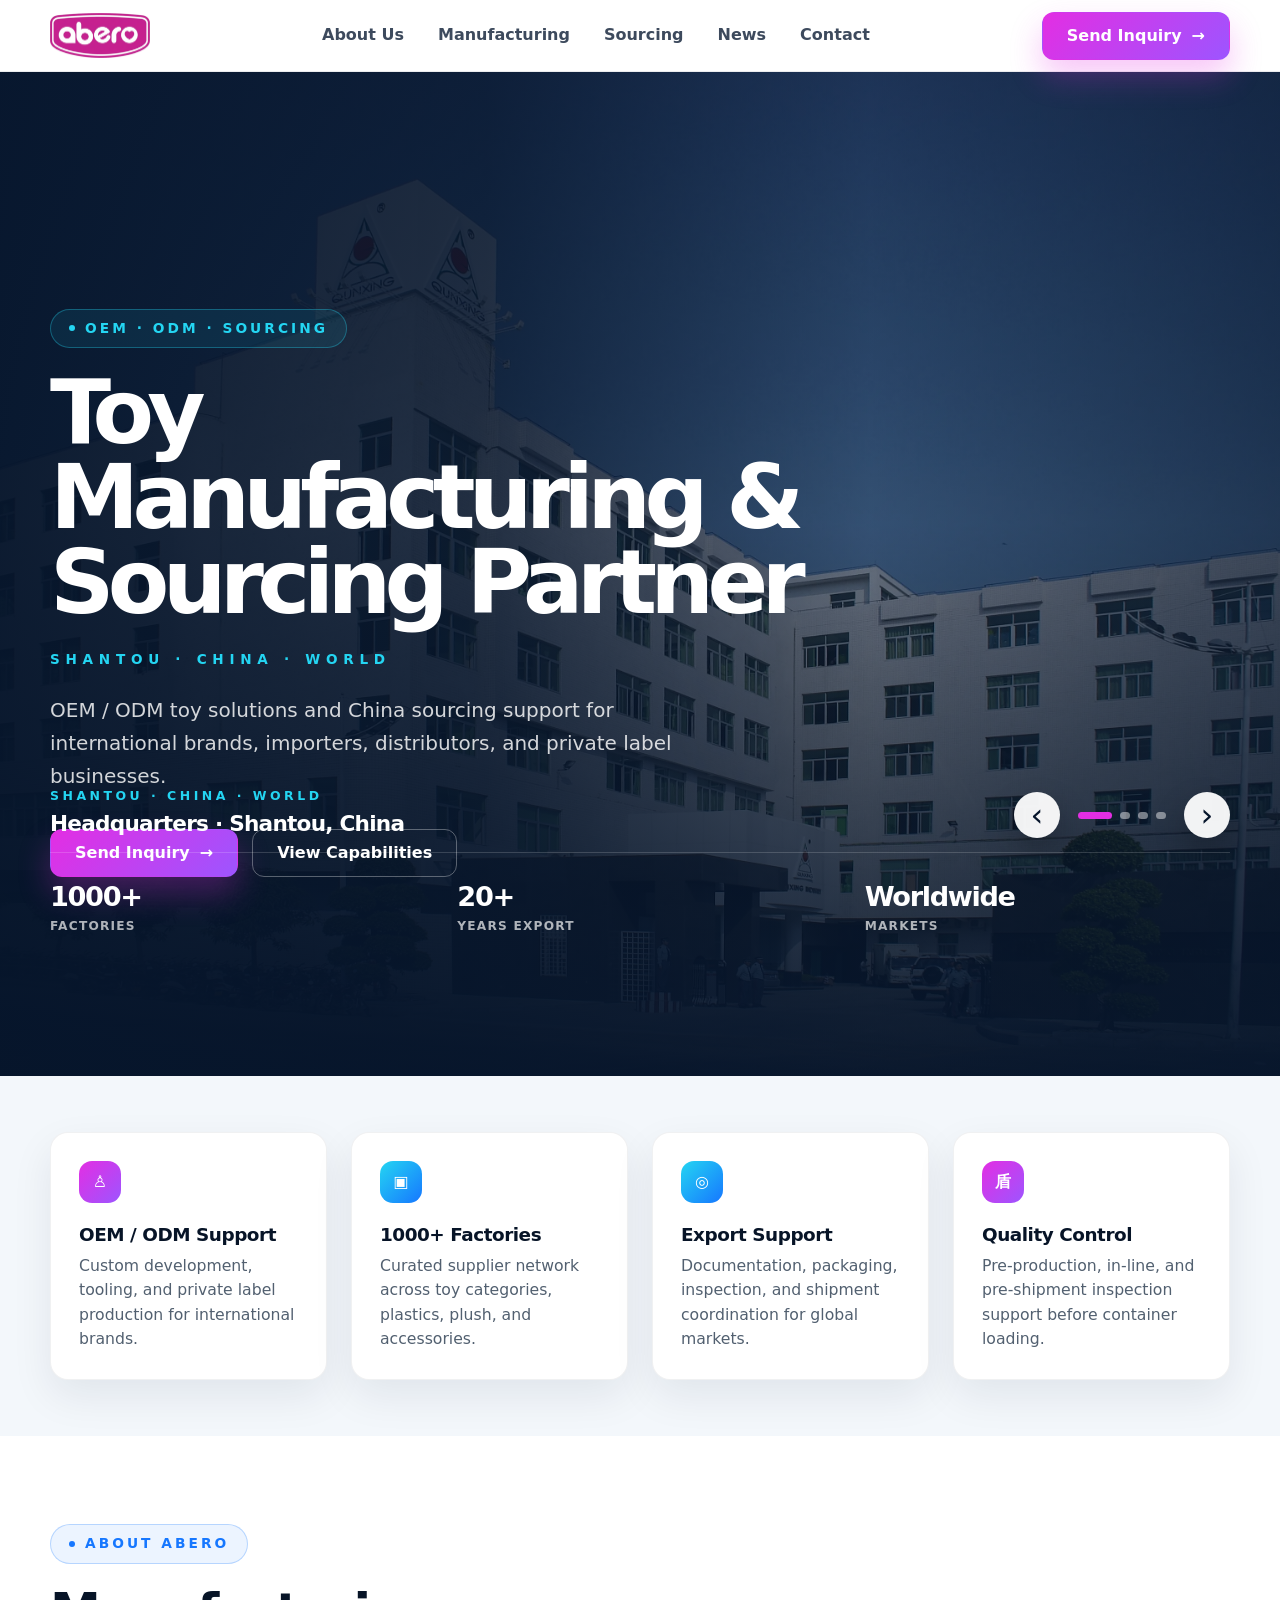
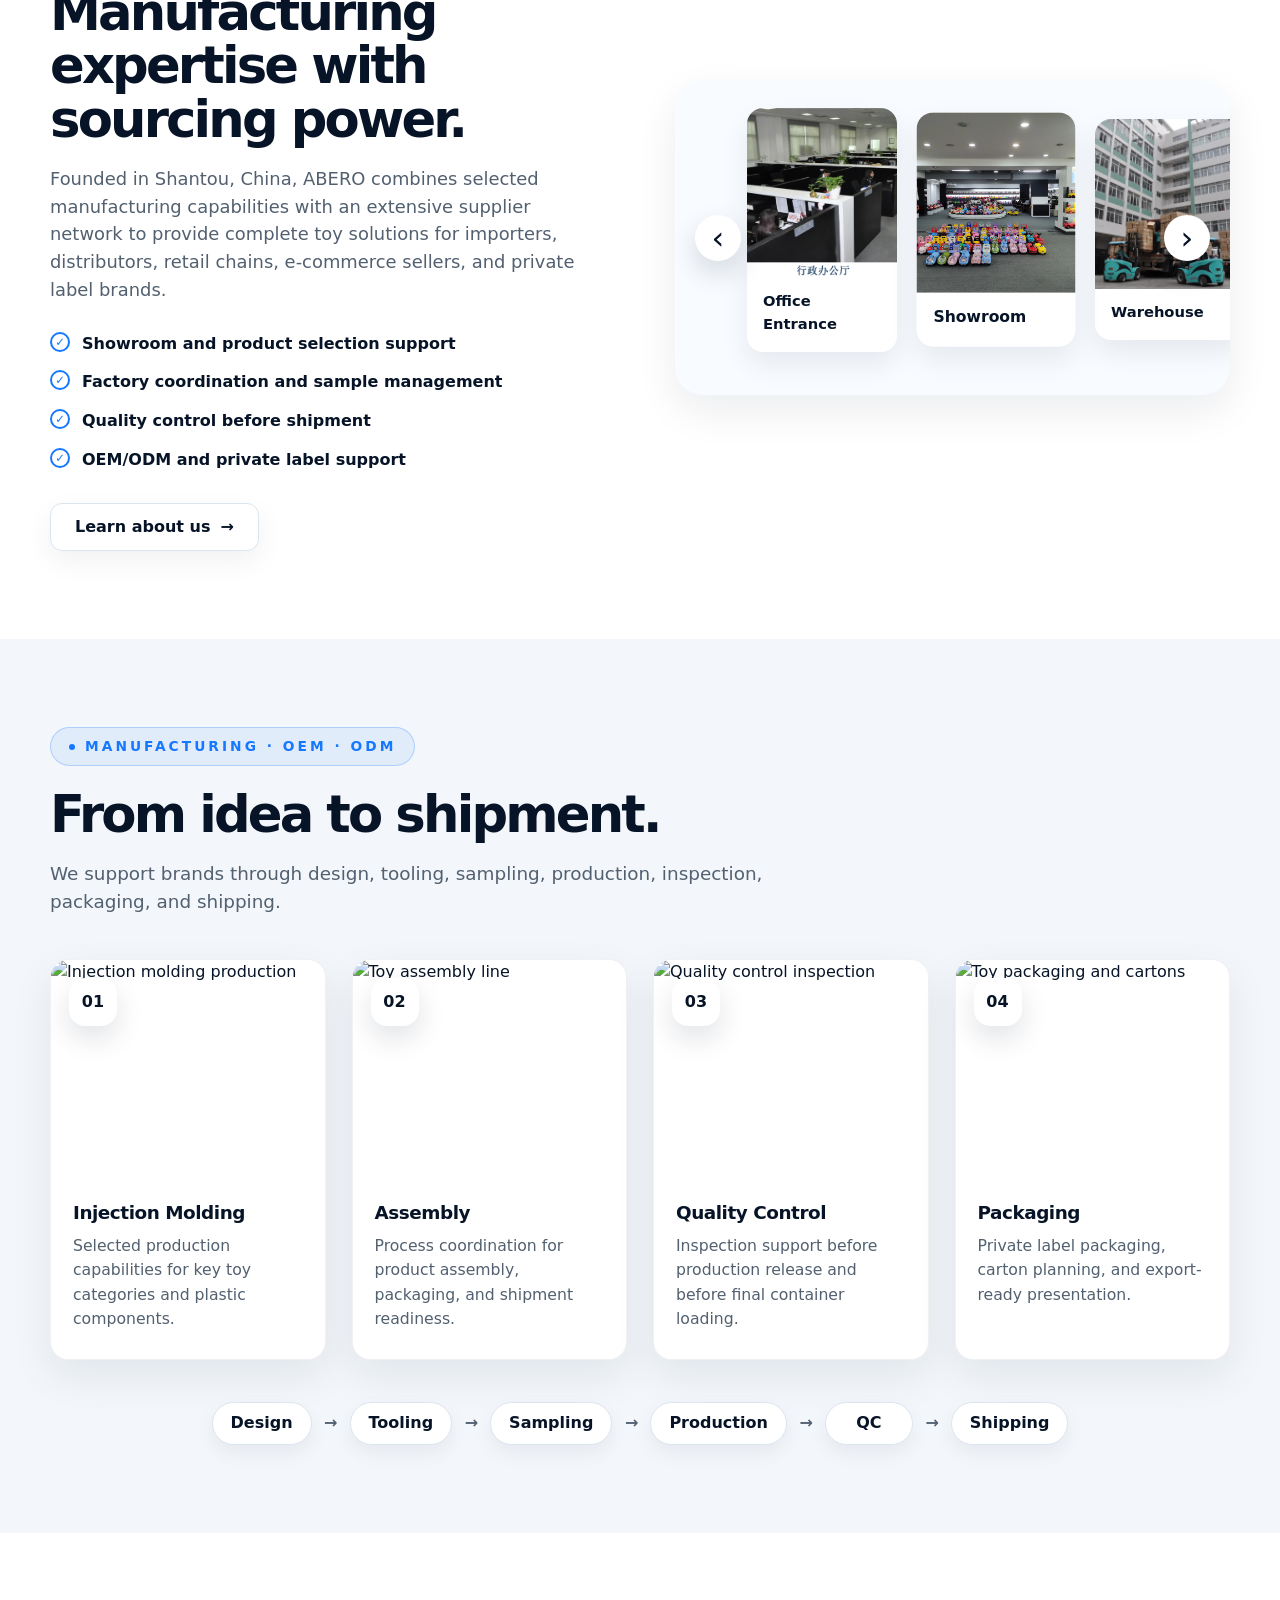
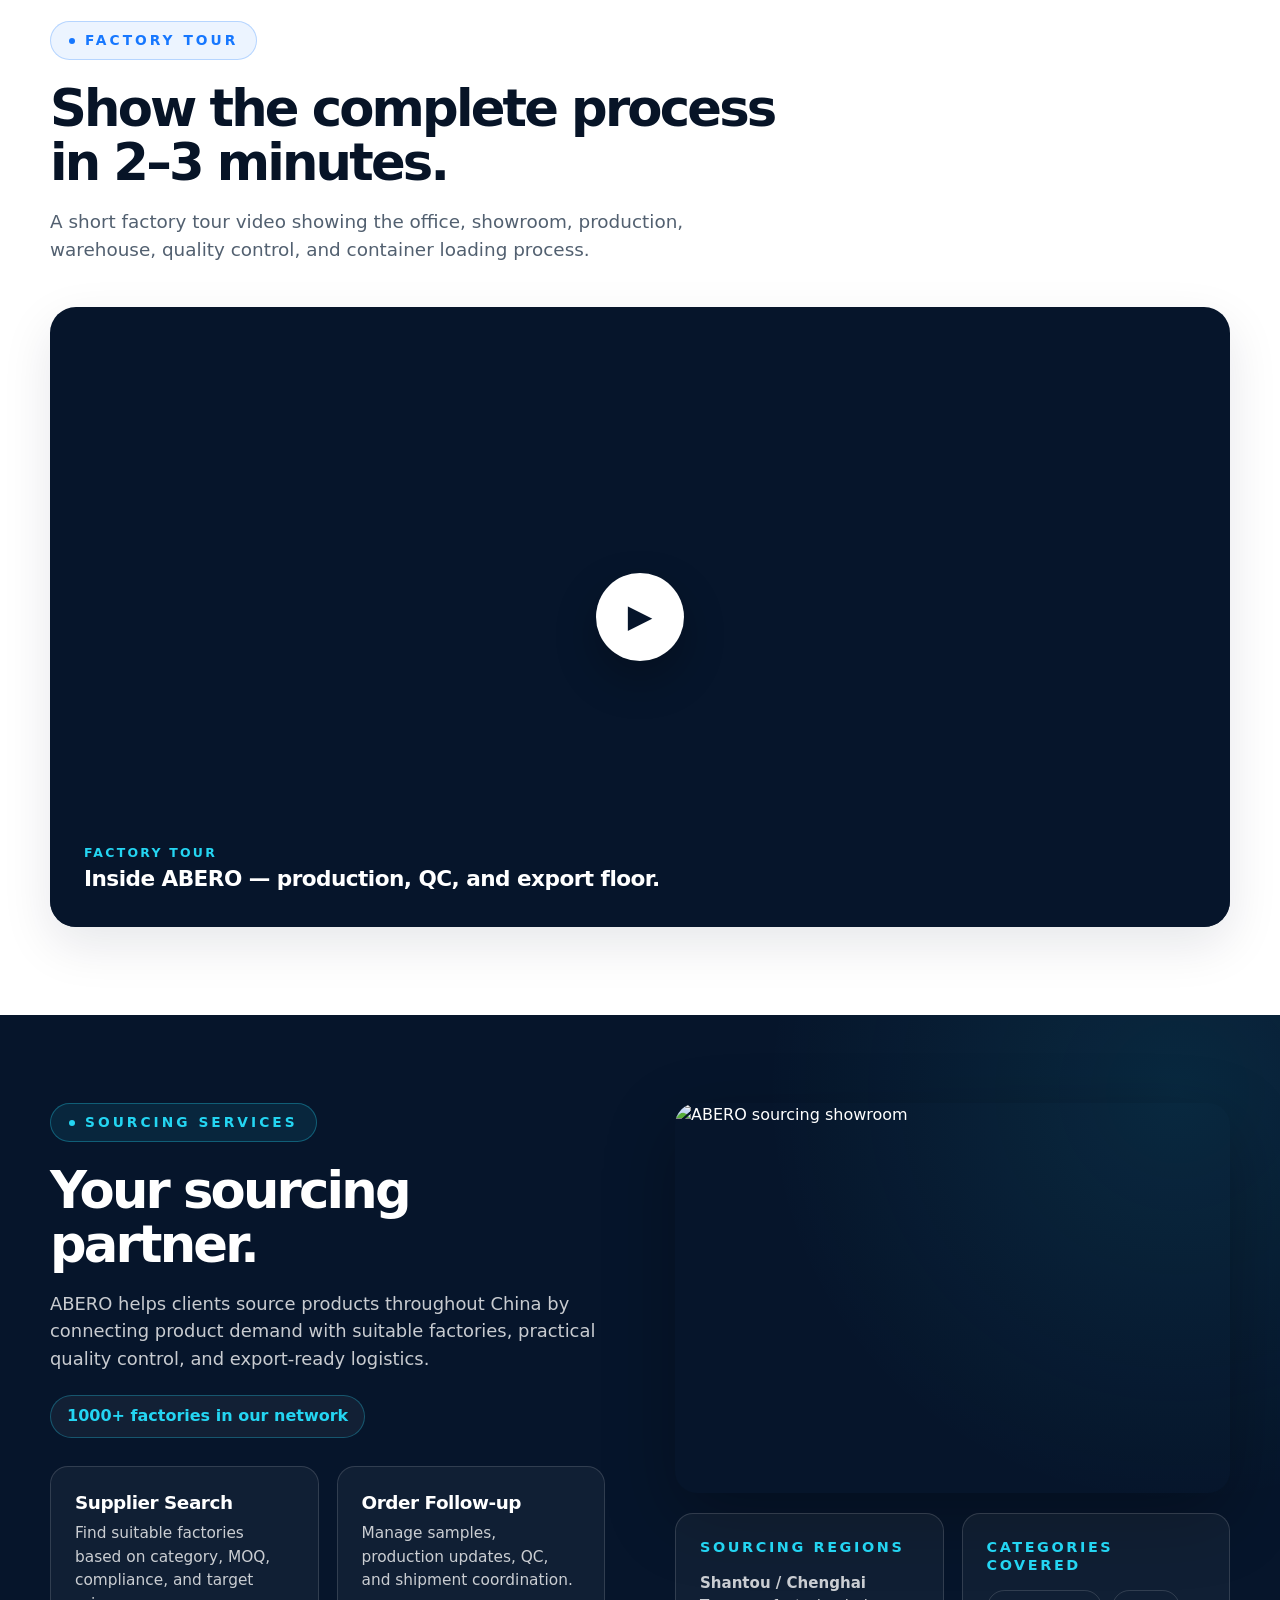
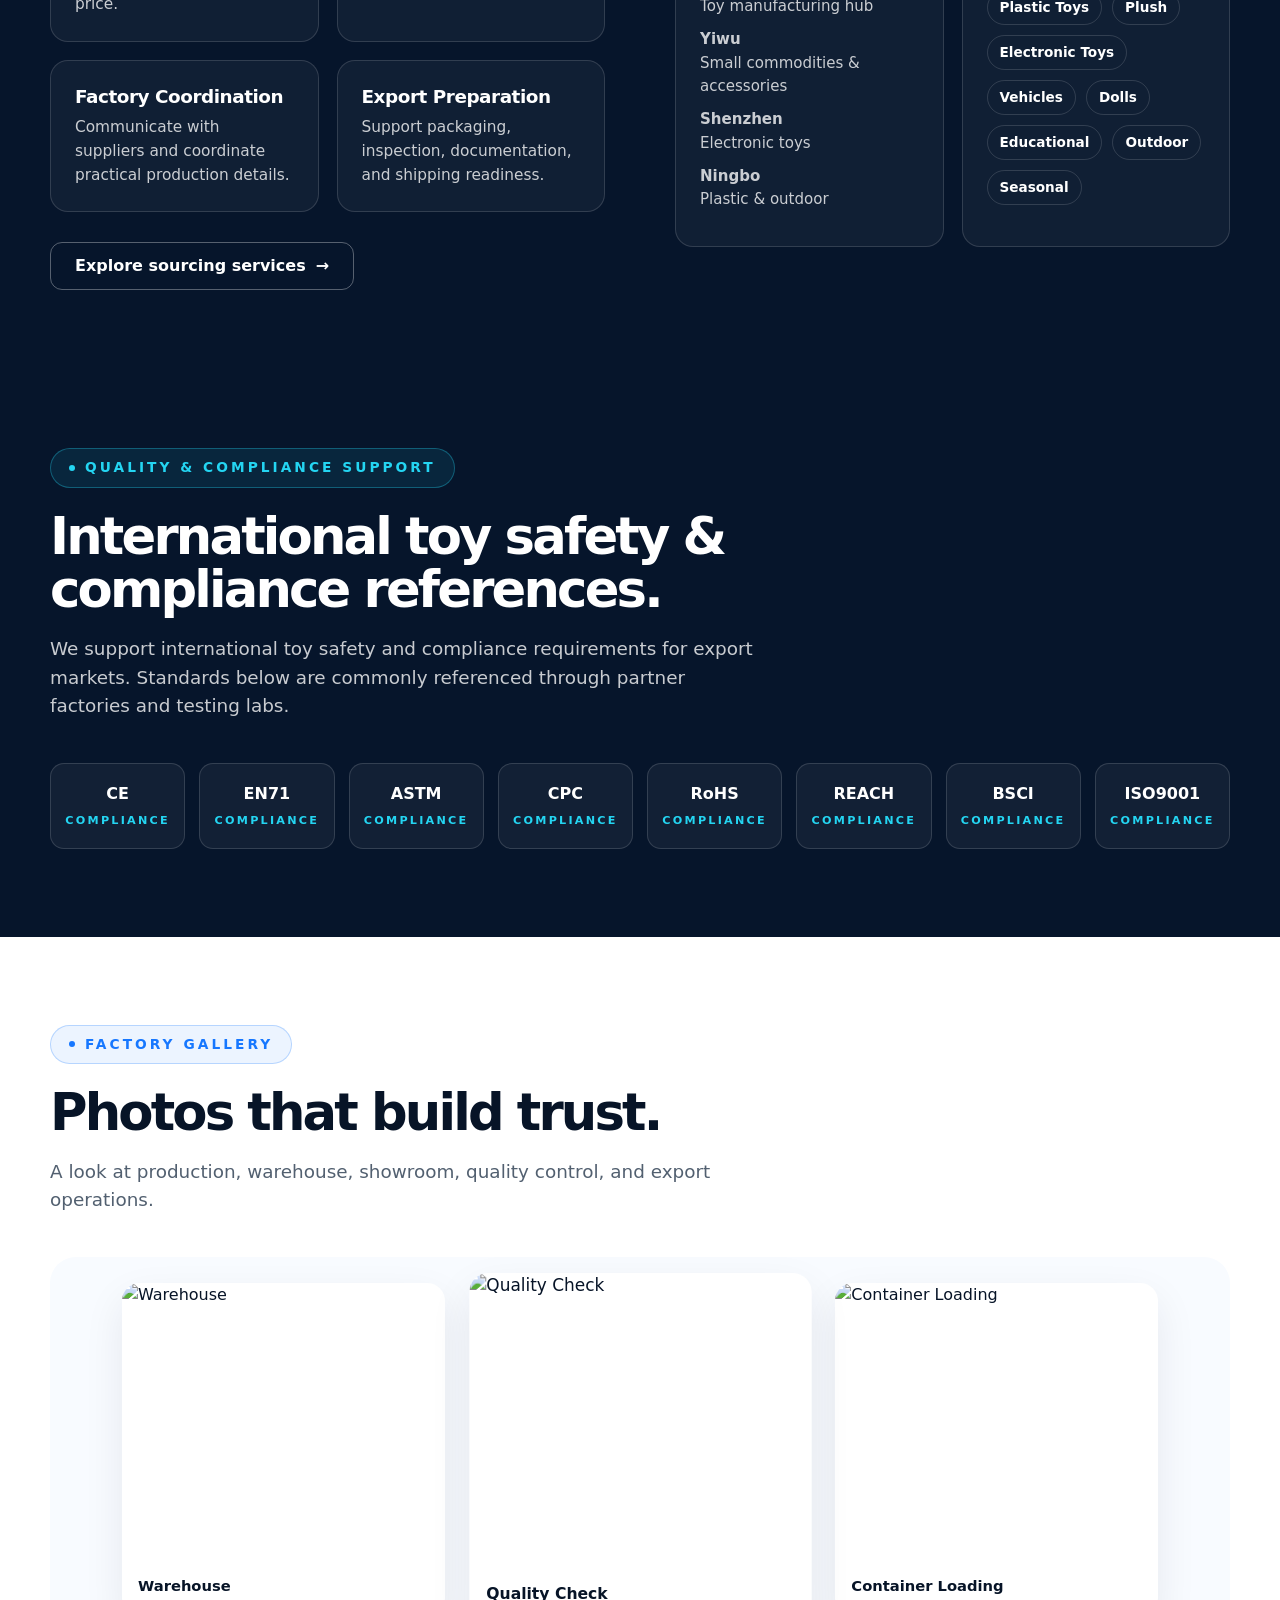
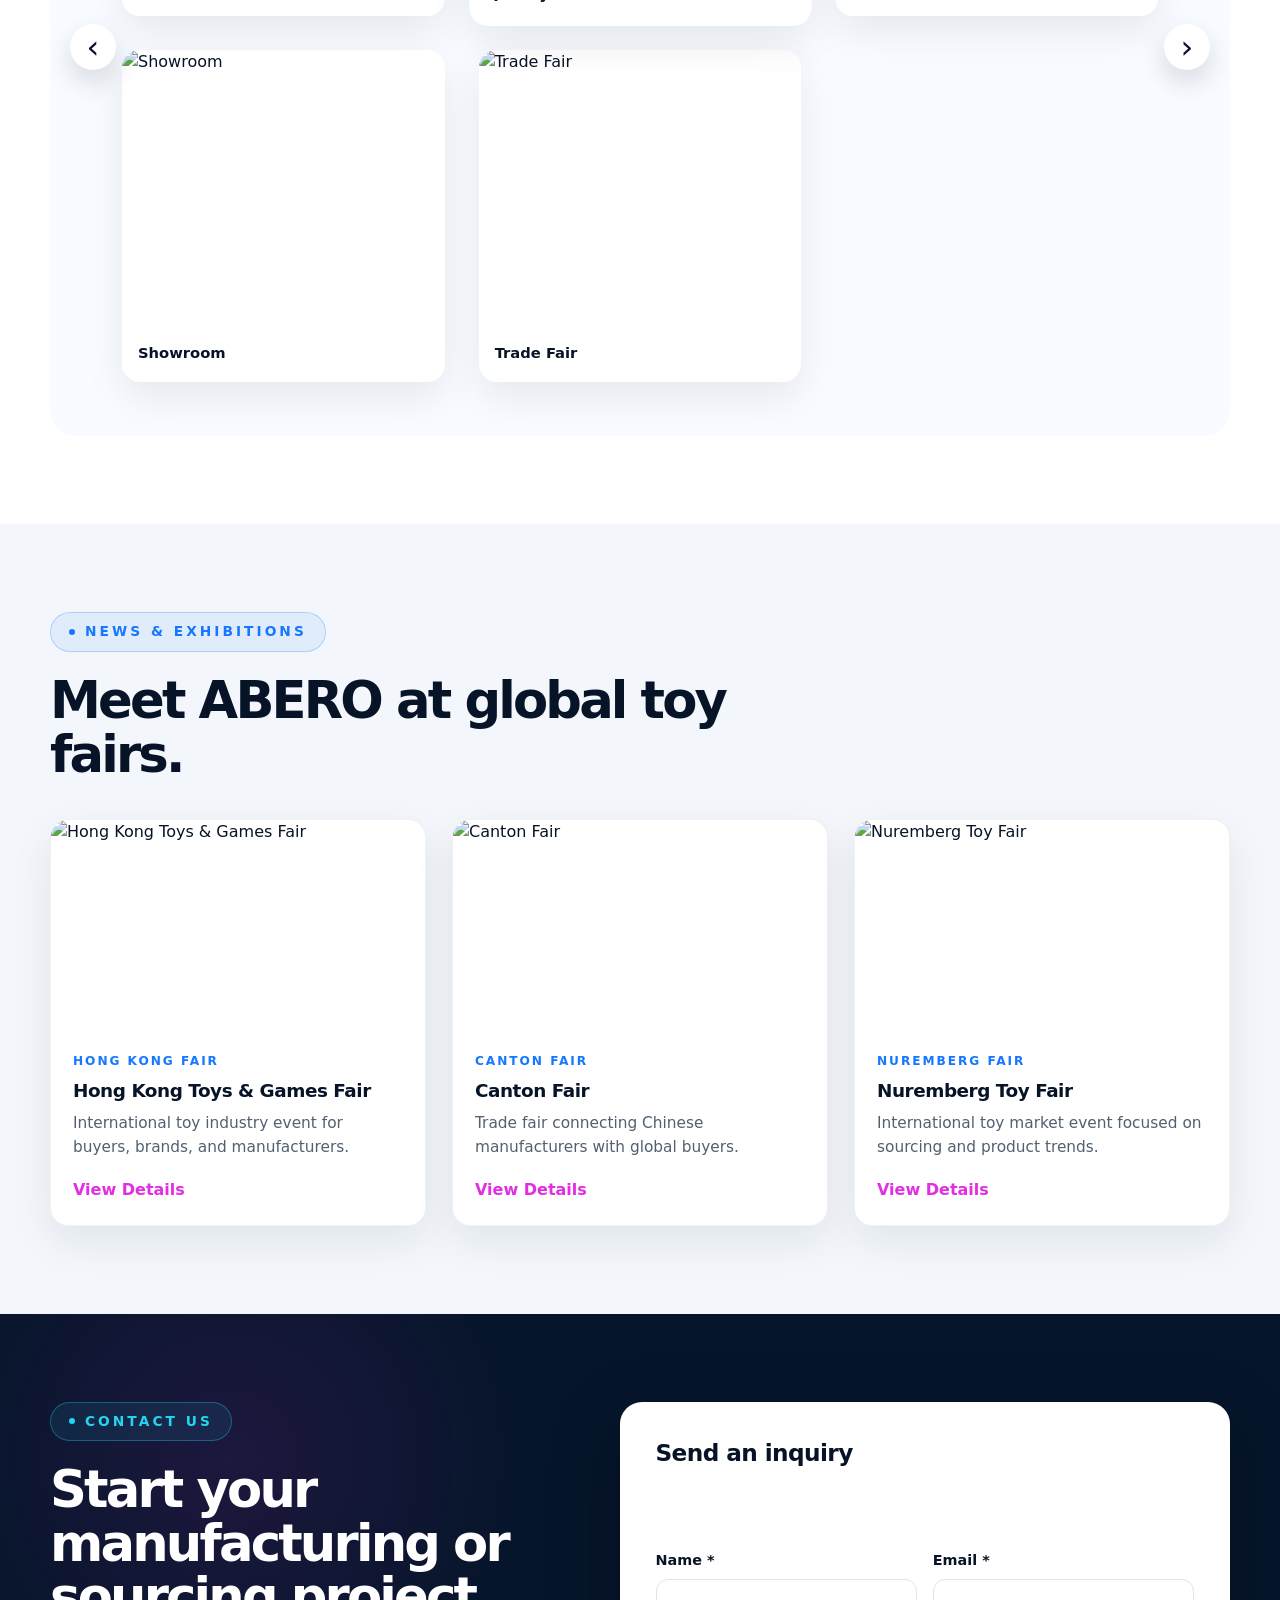
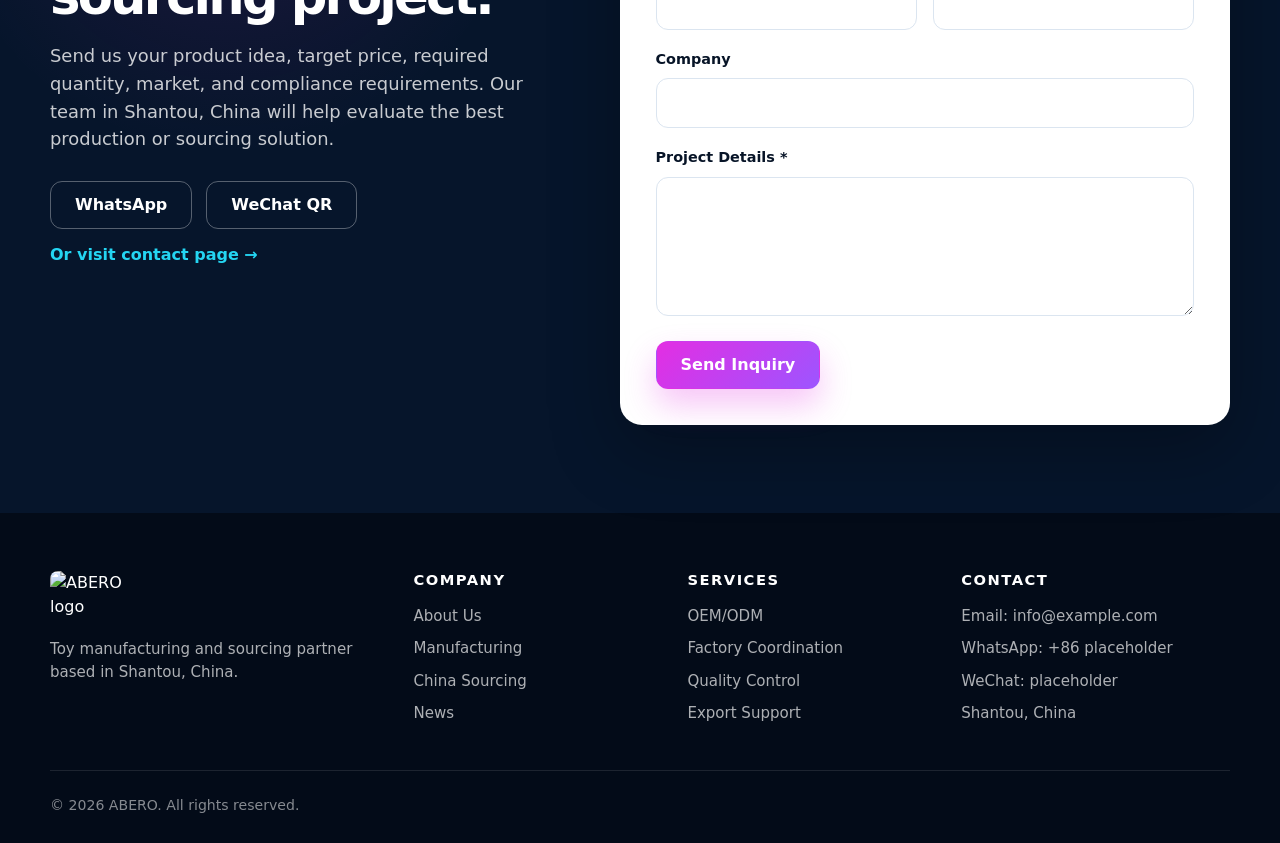
==== index.html @ e8abe8e0 "Add comprehensive homepage markup, styles, and hero script Add a full ABERO homepage: new logo (asse" ====
<!DOCTYPE html>
<html lang="en">
<head>
  <meta charset="UTF-8" />
  <meta name="viewport" content="width=device-width, initial-scale=1.0" />

  <title>ABERO — Toy Manufacturing & Sourcing Partner</title>
  <meta
    name="description"
    content="ABERO is a China-based toy manufacturing, OEM/ODM, and sourcing partner for international brands, importers, distributors, and private label businesses."
  />

  <link rel="stylesheet" href="styles/styles.css" />
  <script src="js/main.js" defer></script>
</head>

<body>
  <!-- Header -->
  <header class="site-header">
    <div class="container header-inner">
      <a href="index.html" class="logo-link" aria-label="ABERO homepage">
        <img src="assets/icons/abero-logo.png" alt="ABERO logo" class="site-logo" />
      </a>

      <button class="mobile-menu-toggle" aria-label="Open menu">
        <span></span>
        <span></span>
        <span></span>
      </button>

      <nav class="main-nav">
        <a href="about.html">About Us</a>
        <a href="manufacturing.html">Manufacturing</a>
        <a href="sourcing.html">Sourcing</a>
        <a href="news.html">News</a>
        <a href="contact.html">Contact</a>
      </nav>

      <div class="header-actions">
        <a href="#contact" class="btn btn-primary">
          Send Inquiry
          <span>→</span>
        </a>
      </div>
    </div>
  </header>

  <main>
    <!-- Hero -->
    <section class="hero-fsbig" id="top">
  <div class="hero-bg-slider">
    <article class="hero-bg-slide active">
      <img src="assets/images/main-building.webp" alt="ABERO headquarters in Shantou">
    </article>

    <article class="hero-bg-slide">
      <img src="assets/images/office-fd.webp" alt="ABERO office front desk">
    </article>

    <article class="hero-bg-slide">
      <img src="assets/images/showroom-left.webp" alt="ABERO showroom">
    </article>

    <article class="hero-bg-slide">
      <img src="assets/images/showroom-podium-1.webp" alt="ABERO showroom podium with toys">
    </article>
  </div>

  <div class="hero-overlay"></div>

  <div class="container hero-fsbig-inner">
    <div class="hero-copy-block">
      <div class="section-pill section-pill-dark">
        <span></span>
        OEM · ODM · Sourcing
      </div>

      <h1>Toy Manufacturing &amp; Sourcing Partner</h1>

      <p class="location-line">SHANTOU · CHINA · WORLD</p>

      <p class="hero-text">
        OEM / ODM toy solutions and China sourcing support for international brands,
        importers, distributors, and private label businesses.
      </p>

      <div class="hero-actions">
        <a href="#contact" class="btn btn-primary">Send Inquiry <span>→</span></a>
        <a href="#manufacturing" class="btn btn-outline">View Capabilities</a>
      </div>
    </div>

    <div class="hero-slide-info">
      <p class="hero-slide-kicker">SHANTOU · CHINA · WORLD</p>
      <h2>Headquarters · Shantou, China</h2>
    </div>

    <div class="hero-controls">
      <button class="hero-arrow hero-prev" type="button" aria-label="Previous slide">‹</button>

      <div class="hero-dots">
        <button class="active" type="button" aria-label="Slide 1"></button>
        <button type="button" aria-label="Slide 2"></button>
        <button type="button" aria-label="Slide 3"></button>
        <button type="button" aria-label="Slide 4"></button>
      </div>

      <button class="hero-arrow hero-next" type="button" aria-label="Next slide">›</button>
    </div>

    <div class="hero-stats-fsbig">
      <div>
        <strong>1000+</strong>
        <span>Factories</span>
      </div>

      <div>
        <strong>20+</strong>
        <span>Years Export</span>
      </div>

      <div>
        <strong>Worldwide</strong>
        <span>Markets</span>
      </div>
    </div>
  </div>
</section>

    <!-- Trust Cards -->
    <section class="trust-section">
      <div class="container trust-grid">
        <article class="trust-card">
          <div class="trust-icon">♙</div>
          <h3>OEM / ODM Support</h3>
          <p>Custom development, tooling, and private label production for international brands.</p>
        </article>

        <article class="trust-card">
          <div class="trust-icon blue">▣</div>
          <h3>1000+ Factories</h3>
          <p>Curated supplier network across toy categories, plastics, plush, and accessories.</p>
        </article>

        <article class="trust-card">
          <div class="trust-icon blue">◎</div>
          <h3>Export Support</h3>
          <p>Documentation, packaging, inspection, and shipment coordination for global markets.</p>
        </article>

        <article class="trust-card">
          <div class="trust-icon">盾</div>
          <h3>Quality Control</h3>
          <p>Pre-production, in-line, and pre-shipment inspection support before container loading.</p>
        </article>
      </div>
    </section>

    <!-- About -->
    <section class="about-section" id="about">
      <div class="container two-column">
        <div class="section-copy">
          <div class="section-pill">
            <span></span>
            About Abero
          </div>

          <h2>Manufacturing expertise with sourcing power.</h2>

          <p>
            Founded in Shantou, China, ABERO combines selected manufacturing capabilities
            with an extensive supplier network to provide complete toy solutions for importers,
            distributors, retail chains, e-commerce sellers, and private label brands.
          </p>

          <ul class="check-list">
            <li>Showroom and product selection support</li>
            <li>Factory coordination and sample management</li>
            <li>Quality control before shipment</li>
            <li>OEM/ODM and private label support</li>
          </ul>

          <a href="about.html" class="btn btn-light">Learn about us <span>→</span></a>
        </div>

        <div class="image-carousel carousel card-carousel" data-carousel="about">
          <button class="carousel-btn carousel-prev" type="button" aria-label="Previous image">‹</button>

          <div class="carousel-track">
            <article class="image-slide">
              <img src="assets/images/office-in.webp" alt="Office entrance" />
              <p>Office Entrance</p>
            </article>

            <article class="image-slide active">
              <img src="assets/images/showroom-wide.webp" alt="Showroom" />
              <p>Showroom</p>
            </article>

            <article class="image-slide">
              <img src="assets/images/storage-1.webp" alt="Warehouse" />
              <p>Warehouse</p>
            </article>
          </div>

          <button class="carousel-btn carousel-next" type="button" aria-label="Next image">›</button>
          <div class="carousel-dots"></div>
        </div>
      </div>
    </section>

    <!-- Manufacturing -->
    <section class="manufacturing-section light-section" id="manufacturing">
      <div class="container">
        <div class="section-pill">
          <span></span>
          Manufacturing · OEM · ODM
        </div>

        <h2>From idea to shipment.</h2>

        <p class="section-intro">
          We support brands through design, tooling, sampling, production,
          inspection, packaging, and shipping.
        </p>

        <div class="process-grid">
          <article class="process-card">
            <div class="process-number">01</div>
            <img src="assets/images/injection-molding.jpg" alt="Injection molding production" />
            <div class="process-content">
              <h3>Injection Molding</h3>
              <p>Selected production capabilities for key toy categories and plastic components.</p>
            </div>
          </article>

          <article class="process-card">
            <div class="process-number">02</div>
            <img src="assets/images/assembly.jpg" alt="Toy assembly line" />
            <div class="process-content">
              <h3>Assembly</h3>
              <p>Process coordination for product assembly, packaging, and shipment readiness.</p>
            </div>
          </article>

          <article class="process-card">
            <div class="process-number">03</div>
            <img src="assets/images/quality-check.jpg" alt="Quality control inspection" />
            <div class="process-content">
              <h3>Quality Control</h3>
              <p>Inspection support before production release and before final container loading.</p>
            </div>
          </article>

          <article class="process-card">
            <div class="process-number">04</div>
            <img src="assets/images/packaging.jpg" alt="Toy packaging and cartons" />
            <div class="process-content">
              <h3>Packaging</h3>
              <p>Private label packaging, carton planning, and export-ready presentation.</p>
            </div>
          </article>
        </div>

        <div class="steps-row">
          <span>Design</span>
          <span>Tooling</span>
          <span>Sampling</span>
          <span>Production</span>
          <span>QC</span>
          <span>Shipping</span>
        </div>
      </div>
    </section>

    <!-- Factory Tour -->
    <section class="factory-tour-section">
      <div class="container">
        <div class="section-pill">
          <span></span>
          Factory Tour
        </div>

        <h2>Show the complete process in 2–3 minutes.</h2>

        <p class="section-intro">
          A short factory tour video showing the office, showroom, production,
          warehouse, quality control, and container loading process.
        </p>

        <div class="video-card">
          <video poster="assets/images/hero-factory.jpg">
            <source src="assets/videos/intro.mp4" type="video/mp4" />
          </video>

          <button class="video-play" type="button" aria-label="Play factory tour video">
            ▶
          </button>

          <div class="video-caption">
            <p>Factory Tour</p>
            <h3>Inside ABERO — production, QC, and export floor.</h3>
          </div>
        </div>
      </div>
    </section>

    <!-- Sourcing -->
    <section class="sourcing-section dark-section" id="sourcing">
      <div class="container two-column">
        <div class="section-copy">
          <div class="section-pill section-pill-dark">
            <span></span>
            Sourcing Services
          </div>

          <h2>Your sourcing partner.</h2>

          <p>
            ABERO helps clients source products throughout China by connecting
            product demand with suitable factories, practical quality control,
            and export-ready logistics.
          </p>

          <div class="mini-badge">1000+ factories in our network</div>

          <div class="sourcing-cards">
            <article>
              <h3>Supplier Search</h3>
              <p>Find suitable factories based on category, MOQ, compliance, and target price.</p>
            </article>

            <article>
              <h3>Order Follow-up</h3>
              <p>Manage samples, production updates, QC, and shipment coordination.</p>
            </article>

            <article>
              <h3>Factory Coordination</h3>
              <p>Communicate with suppliers and coordinate practical production details.</p>
            </article>

            <article>
              <h3>Export Preparation</h3>
              <p>Support packaging, inspection, documentation, and shipping readiness.</p>
            </article>
          </div>

          <a href="china-sourcing.html" class="btn btn-outline">Explore sourcing services <span>→</span></a>
        </div>

        <div class="sourcing-visual">
          <img src="assets/images/showroom.jpg" alt="ABERO sourcing showroom" />

          <div class="sourcing-info-grid">
            <article>
              <h3>Sourcing Regions</h3>
              <p><strong>Shantou / Chenghai</strong><br />Toy manufacturing hub</p>
              <p><strong>Yiwu</strong><br />Small commodities & accessories</p>
              <p><strong>Shenzhen</strong><br />Electronic toys</p>
              <p><strong>Ningbo</strong><br />Plastic & outdoor</p>
            </article>

            <article>
              <h3>Categories Covered</h3>
              <div class="tag-list">
                <span>Plastic Toys</span>
                <span>Plush</span>
                <span>Electronic Toys</span>
                <span>Vehicles</span>
                <span>Dolls</span>
                <span>Educational</span>
                <span>Outdoor</span>
                <span>Seasonal</span>
              </div>
            </article>
          </div>
        </div>
      </div>
    </section>

    <!-- Certifications -->
    <section class="cert-section dark-section">
      <div class="container">
        <div class="section-pill section-pill-dark">
          <span></span>
          Quality &amp; Compliance Support
        </div>

        <h2>International toy safety &amp; compliance references.</h2>

        <p class="section-intro">
          We support international toy safety and compliance requirements for export markets.
          Standards below are commonly referenced through partner factories and testing labs.
        </p>

        <div class="cert-grid">
          <article><strong>CE</strong><span>Compliance</span></article>
          <article><strong>EN71</strong><span>Compliance</span></article>
          <article><strong>ASTM</strong><span>Compliance</span></article>
          <article><strong>CPC</strong><span>Compliance</span></article>
          <article><strong>RoHS</strong><span>Compliance</span></article>
          <article><strong>REACH</strong><span>Compliance</span></article>
          <article><strong>BSCI</strong><span>Compliance</span></article>
          <article><strong>ISO9001</strong><span>Compliance</span></article>
        </div>
      </div>
    </section>

    <!-- Factory Gallery -->
    <section class="gallery-section" id="gallery">
      <div class="container">
        <div class="section-pill">
          <span></span>
          Factory Gallery
        </div>

        <h2>Photos that build trust.</h2>

        <p class="section-intro">
          A look at production, warehouse, showroom, quality control, and export operations.
        </p>

        <div class="gallery-carousel carousel" data-carousel="gallery">
          <button class="carousel-btn carousel-prev" type="button" aria-label="Previous gallery image">‹</button>

          <div class="carousel-track">
            <article class="gallery-slide">
              <img src="assets/images/warehouse.jpg" alt="Warehouse" />
              <p>Warehouse</p>
            </article>

            <article class="gallery-slide active">
              <img src="assets/images/quality-check.jpg" alt="Quality Check" />
              <p>Quality Check</p>
            </article>

            <article class="gallery-slide">
              <img src="assets/images/container-loading.jpg" alt="Container Loading" />
              <p>Container Loading</p>
            </article>

            <article class="gallery-slide">
              <img src="assets/images/showroom.jpg" alt="Showroom" />
              <p>Showroom</p>
            </article>

            <article class="gallery-slide">
              <img src="assets/images/exhibition.jpg" alt="Trade Fair" />
              <p>Trade Fair</p>
            </article>
          </div>

          <button class="carousel-btn carousel-next" type="button" aria-label="Next gallery image">›</button>
          <div class="carousel-dots"></div>
        </div>
      </div>
    </section>

    <!-- News & Exhibitions -->
    <section class="news-preview-section light-section" id="news">
      <div class="container">
        <div class="section-pill">
          <span></span>
          News &amp; Exhibitions
        </div>

        <h2>Meet ABERO at global toy fairs.</h2>

        <div class="news-grid">
          <article class="news-card" data-modal="hong-kong">
            <img src="assets/images/exhibition.jpg" alt="Hong Kong Toys & Games Fair" />
            <div>
              <p class="card-label">Hong Kong Fair</p>
              <h3>Hong Kong Toys &amp; Games Fair</h3>
              <p>International toy industry event for buyers, brands, and manufacturers.</p>
              <button type="button">View Details</button>
            </div>
          </article>

          <article class="news-card" data-modal="canton">
            <img src="assets/images/exhibition.jpg" alt="Canton Fair" />
            <div>
              <p class="card-label">Canton Fair</p>
              <h3>Canton Fair</h3>
              <p>Trade fair connecting Chinese manufacturers with global buyers.</p>
              <button type="button">View Details</button>
            </div>
          </article>

          <article class="news-card" data-modal="nuremberg">
            <img src="assets/images/exhibition.jpg" alt="Nuremberg Toy Fair" />
            <div>
              <p class="card-label">Nuremberg Fair</p>
              <h3>Nuremberg Toy Fair</h3>
              <p>International toy market event focused on sourcing and product trends.</p>
              <button type="button">View Details</button>
            </div>
          </article>
        </div>
      </div>
    </section>

    <!-- Contact -->
    <section class="contact-section dark-section" id="contact">
      <div class="container contact-grid">
        <div class="section-copy">
          <div class="section-pill section-pill-dark">
            <span></span>
            Contact Us
          </div>

          <h2>Start your manufacturing or sourcing project.</h2>

          <p>
            Send us your product idea, target price, required quantity, market,
            and compliance requirements. Our team in Shantou, China will help
            evaluate the best production or sourcing solution.
          </p>

          <div class="contact-buttons">
            <a href="#" class="btn btn-outline">WhatsApp</a>
            <a href="#" class="btn btn-outline">WeChat QR</a>
            <a href="contact.html" class="text-link">Or visit contact page →</a>
          </div>
        </div>

        <form class="contact-form" action="#" method="POST">
          <h3>Send an inquiry</h3>
          <p>Share your project details. Our team will reply with the best production or sourcing path.</p>

          <div class="form-row">
            <label>
              Name *
              <input type="text" name="name" required />
            </label>

            <label>
              Email *
              <input type="email" name="email" required />
            </label>
          </div>

          <label>
            Company
            <input type="text" name="company" />
          </label>

          <label>
            Project Details *
            <textarea name="message" rows="5" required></textarea>
          </label>

          <button type="submit" class="btn btn-primary">Send Inquiry</button>
        </form>
      </div>
    </section>
  </main>

  <!-- Footer -->
  <footer class="site-footer">
    <div class="container footer-grid">
      <div>
        <img src="assets/logo/abero-logo.jpg" alt="ABERO logo" class="footer-logo" />
        <p>Toy manufacturing and sourcing partner based in Shantou, China.</p>
      </div>

      <div>
        <h3>Company</h3>
        <a href="about.html">About Us</a>
        <a href="manufacturing.html">Manufacturing</a>
        <a href="china-sourcing.html">China Sourcing</a>
        <a href="news.html">News</a>
      </div>

      <div>
        <h3>Services</h3>
        <a href="manufacturing.html">OEM/ODM</a>
        <a href="china-sourcing.html">Factory Coordination</a>
        <a href="#certifications">Quality Control</a>
        <a href="#contact">Export Support</a>
      </div>

      <div>
        <h3>Contact</h3>
        <p>Email: info@example.com</p>
        <p>WhatsApp: +86 placeholder</p>
        <p>WeChat: placeholder</p>
        <p>Shantou, China</p>
      </div>
    </div>

    <div class="container footer-bottom">
      <p>© 2026 ABERO. All rights reserved.</p>
    </div>
  </footer>

  <!-- Exhibition Modal -->
  <div class="modal" id="exhibition-modal" aria-hidden="true">
    <div class="modal-backdrop"></div>

    <div class="modal-content" role="dialog" aria-modal="true" aria-labelledby="modal-title">
      <button class="modal-close" type="button" aria-label="Close modal">×</button>

      <h2 id="modal-title">Exhibition Details</h2>
      <p id="modal-description">
        Exhibition description will appear here.
      </p>

      <div class="modal-gallery">
        <img src="assets/images/exhibition.jpg" alt="Exhibition photo" />
      </div>
    </div>
  </div>
</body>
</html>
---- styles/styles.css ----
/* =========================
   ABERO Static Site Styles
   ========================= */

:root {
  --navy: #06152b;
  --navy-2: #081d36;
  --navy-3: #0e223d;
  --white: #ffffff;
  --soft-white: #f8fbff;
  --light-bg: #f3f7fb;
  --card-bg: #ffffff;
  --text: #071427;
  --muted: #526070;
  --muted-light: #c7d0dc;
  --border: #dbe5f0;
  --border-dark: rgba(255, 255, 255, 0.14);

  --blue: #1677ff;
  --cyan: #24d5f2;
  --magenta: #e32ee3;
  --purple: #9d55ff;

  --gradient-main: linear-gradient(135deg, #e32ee3 0%, #9d55ff 100%);
  --gradient-blue: linear-gradient(135deg, #24d5f2 0%, #1677ff 100%);

  --radius-sm: 12px;
  --radius-md: 18px;
  --radius-lg: 28px;

  --shadow-soft: 0 18px 50px rgba(9, 24, 46, 0.1);
  --shadow-card: 0 16px 40px rgba(9, 24, 46, 0.08);
  --shadow-dark: 0 24px 70px rgba(0, 0, 0, 0.28);

  --container: 1180px;
  --header-height: 72px;

  --font-main: Inter, ui-sans-serif, system-ui, -apple-system, BlinkMacSystemFont, "Segoe UI",
    Arial, sans-serif;
}

/* =========================
   Reset / Base
   ========================= */

*,
*::before,
*::after {
  box-sizing: border-box;
}

html {
  scroll-behavior: smooth;
}

body {
  margin: 0;
  font-family: var(--font-main);
  color: var(--text);
  background: var(--white);
  line-height: 1.55;
  overflow-x: hidden;
}

img,
video {
  display: block;
  max-width: 100%;
}

a {
  color: inherit;
  text-decoration: none;
}

button,
input,
textarea {
  font: inherit;
}

button {
  cursor: pointer;
}

.container {
  width: min(var(--container), calc(100% - 48px));
  margin: 0 auto;
}

section {
  padding: 88px 0;
}

.dark-section {
  background: var(--navy);
  color: var(--white);
}

.light-section {
  background: var(--light-bg);
}

h1,
h2,
h3,
p {
  margin-top: 0;
}

h1 {
  max-width: 760px;
  margin-bottom: 22px;
  font-size: clamp(3.2rem, 7vw, 6.6rem);
  line-height: 0.98;
  letter-spacing: -0.07em;
}

h2 {
  max-width: 760px;
  margin-bottom: 18px;
  font-size: clamp(2.2rem, 4vw, 4rem);
  line-height: 1.05;
  letter-spacing: -0.055em;
}

h3 {
  font-size: 1.15rem;
  line-height: 1.25;
  letter-spacing: -0.025em;
}

p {
  color: var(--muted);
  font-size: 1.05rem;
}

.dark-section p {
  color: rgba(255, 255, 255, 0.78);
}

.section-intro {
  max-width: 720px;
  margin-bottom: 42px;
  font-size: 1.15rem;
}

.two-column {
  display: grid;
  grid-template-columns: 1fr 1fr;
  gap: 70px;
  align-items: center;
}

/* =========================
   Header
   ========================= */

.site-header {
  position: sticky;
  top: 0;
  z-index: 100;
  height: var(--header-height);
  background: rgba(255, 255, 255, 0.9);
  border-bottom: 1px solid rgba(9, 24, 46, 0.08);
  backdrop-filter: blur(18px);
}

.header-inner {
  height: 100%;
  display: flex;
  align-items: center;
  justify-content: space-between;
  gap: 28px;
}

.logo-link {
  flex: 0 0 auto;
  display: inline-flex;
  align-items: center;
}

.site-logo {
  width: auto;
  height: 46px;
  border-radius: 8px;
  object-fit: contain;
}

.main-nav {
  display: flex;
  align-items: center;
  gap: 34px;
  font-weight: 600;
  color: #3d4a5d;
}

.main-nav a {
  white-space: nowrap;
  transition: color 0.2s ease;
}

.main-nav a:hover {
  color: var(--magenta);
}

.header-actions {
  display: flex;
  align-items: center;
  gap: 12px;
}

.theme-toggle {
  width: 58px;
  height: 34px;
  padding: 4px;
  display: inline-flex;
  align-items: center;
  justify-content: space-between;
  border: 1px solid var(--border);
  border-radius: 999px;
  background: var(--white);
  color: var(--text);
}

.theme-icon {
  width: 22px;
  height: 22px;
  display: grid;
  place-items: center;
  font-size: 0.8rem;
  border-radius: 50%;
}

.theme-dot {
  width: 22px;
  height: 22px;
  border-radius: 50%;
  background: var(--magenta);
  box-shadow: 0 0 18px rgba(227, 46, 227, 0.5);
}

.mobile-menu-toggle {
  display: none;
  width: 42px;
  height: 42px;
  padding: 0;
  border: 1px solid var(--border);
  border-radius: 10px;
  background: var(--white);
}

.mobile-menu-toggle span {
  display: block;
  width: 20px;
  height: 2px;
  margin: 4px auto;
  background: var(--text);
  border-radius: 999px;
}

/* =========================
   Buttons / Pills
   ========================= */

.btn {
  min-height: 48px;
  padding: 0 24px;
  display: inline-flex;
  align-items: center;
  justify-content: center;
  gap: 10px;
  border: 1px solid transparent;
  border-radius: 12px;
  font-weight: 800;
  line-height: 1;
  transition:
    transform 0.2s ease,
    box-shadow 0.2s ease,
    border-color 0.2s ease,
    background 0.2s ease;
}

.btn:hover {
  transform: translateY(-2px);
}

.btn-primary {
  color: var(--white);
  background: var(--gradient-main);
  box-shadow: 0 16px 32px rgba(227, 46, 227, 0.28);
}

.btn-primary:hover {
  box-shadow: 0 18px 42px rgba(227, 46, 227, 0.38);
}

.btn-outline {
  color: inherit;
  background: transparent;
  border-color: rgba(255, 255, 255, 0.32);
}

.btn-outline:hover {
  border-color: rgba(255, 255, 255, 0.68);
}

.btn-light {
  color: var(--text);
  background: var(--white);
  border-color: var(--border);
  box-shadow: 0 10px 28px rgba(9, 24, 46, 0.06);
}

.text-link {
  color: var(--cyan);
  font-weight: 800;
}

.section-pill {
  width: fit-content;
  margin-bottom: 22px;
  padding: 8px 18px;
  display: inline-flex;
  align-items: center;
  gap: 10px;
  border: 1px solid rgba(22, 119, 255, 0.25);
  border-radius: 999px;
  background: rgba(22, 119, 255, 0.08);
  color: var(--blue);
  font-size: 0.86rem;
  font-weight: 900;
  letter-spacing: 0.22em;
  text-transform: uppercase;
}

.section-pill span {
  width: 6px;
  height: 6px;
  border-radius: 50%;
  background: currentColor;
}

.section-pill-dark {
  color: var(--cyan);
  border-color: rgba(36, 213, 242, 0.32);
  background: rgba(36, 213, 242, 0.09);
}

/* =========================
   Hero
   ========================= */

.hero-fsbig {
  position: relative;
  min-height: calc(100vh - var(--header-height));
  overflow: hidden;
  background: var(--navy);
  color: var(--white);
}

.hero-bg-slider,
.hero-bg-slide {
  position: absolute;
  inset: 0;
}

.hero-bg-slide {
  opacity: 0;
  transition: opacity 0.8s ease;
}

.hero-bg-slide.active {
  opacity: 1;
}

.hero-bg-slide img {
  width: 100%;
  height: 100%;
  object-fit: cover;
}

.hero-overlay {
  position: absolute;
  inset: 0;
  z-index: 1;
  background:
    linear-gradient(
      90deg,
      rgba(6, 21, 43, 0.96) 0%,
      rgba(6, 21, 43, 0.84) 38%,
      rgba(6, 21, 43, 0.48) 68%,
      rgba(6, 21, 43, 0.68) 100%
    ),
    linear-gradient(
      to top,
      rgba(6, 21, 43, 0.92) 0%,
      rgba(6, 21, 43, 0.12) 55%,
      rgba(6, 21, 43, 0.35) 100%
    );
}

.hero-fsbig-inner {
  position: relative;
  z-index: 2;
  min-height: calc(100vh - var(--header-height));
  display: flex;
  flex-direction: column;
  justify-content: center;
  padding-top: 90px;
  padding-bottom: 52px;
}

.hero-copy-block {
  max-width: 760px;
}

.hero-copy-block h1 {
  margin-bottom: 24px;
  color: var(--white);
  font-size: clamp(3.6rem, 7vw, 7rem);
  line-height: 0.95;
  letter-spacing: -0.075em;
}

.hero-copy-block .hero-text {
  max-width: 680px;
  margin-bottom: 36px;
  color: rgba(255, 255, 255, 0.82);
  font-size: 1.25rem;
  line-height: 1.65;
}

.hero-copy-block .location-line {
  margin-bottom: 24px;
  color: var(--cyan);
  font-size: 0.85rem;
  font-weight: 900;
  letter-spacing: 0.42em;
}

.hero-actions {
  display: flex;
  flex-wrap: wrap;
  gap: 14px;
}

.hero-slide-info {
  position: absolute;
  left: 0;
  bottom: 150px;
  max-width: 520px;
}

.hero-slide-kicker {
  margin-bottom: 6px;
  color: var(--cyan) !important;
  font-size: 0.78rem;
  font-weight: 900;
  letter-spacing: 0.28em;
  text-transform: uppercase;
}

.hero-slide-info h2 {
  margin: 0;
  color: var(--white);
  font-size: 1.35rem;
  line-height: 1.25;
  letter-spacing: -0.035em;
}

.hero-controls {
  position: absolute;
  right: 0;
  bottom: 150px;
  display: flex;
  align-items: center;
  gap: 18px;
}

.hero-arrow {
  width: 46px;
  height: 46px;
  display: grid;
  place-items: center;
  border: 0;
  border-radius: 50%;
  background: rgba(255, 255, 255, 0.94);
  color: var(--navy);
  font-size: 2rem;
  line-height: 1;
  box-shadow: 0 14px 32px rgba(0, 0, 0, 0.24);
}

.hero-dots {
  display: flex;
  align-items: center;
  gap: 8px;
}

.hero-dots button {
  width: 10px;
  height: 7px;
  padding: 0;
  border: 0;
  border-radius: 999px;
  background: rgba(255, 255, 255, 0.45);
}

.hero-dots button.active {
  width: 34px;
  background: var(--magenta);
}

.hero-stats-fsbig {
  position: absolute;
  left: 0;
  right: 0;
  bottom: 52px;
  padding-top: 30px;
  display: grid;
  grid-template-columns: repeat(3, minmax(130px, 1fr));
  gap: 42px;
  border-top: 1px solid rgba(255, 255, 255, 0.16);
}

.hero-stats-fsbig strong {
  display: block;
  color: var(--white);
  font-size: 1.7rem;
  line-height: 1;
  letter-spacing: -0.05em;
}

.hero-stats-fsbig span {
  display: block;
  margin-top: 7px;
  color: rgba(255, 255, 255, 0.68);
  font-size: 0.76rem;
  font-weight: 900;
  letter-spacing: 0.1em;
  text-transform: uppercase;
}

/* =========================
   Carousel Shared
   ========================= */

.carousel {
  position: relative;
}

.carousel-btn {
  position: absolute;
  top: 50%;
  z-index: 5;
  width: 46px;
  height: 46px;
  display: grid;
  place-items: center;
  border: 0;
  border-radius: 999px;
  background: var(--white);
  color: var(--text);
  font-size: 2rem;
  line-height: 1;
  box-shadow: 0 12px 28px rgba(9, 24, 46, 0.15);
  transform: translateY(-50%);
}

.carousel-prev {
  left: 20px;
}

.carousel-next {
  right: 20px;
}

.carousel-dots {
  position: absolute;
  left: 50%;
  bottom: 16px;
  z-index: 6;
  display: flex;
  align-items: center;
  gap: 8px;
  transform: translateX(-50%);
}

.carousel-dots button,
.carousel-dot {
  width: 11px;
  height: 6px;
  padding: 0;
  border: 0;
  border-radius: 999px;
  background: rgba(255, 255, 255, 0.5);
}

.carousel-dots button.active,
.carousel-dot.active {
  width: 30px;
  background: var(--magenta);
}

/* =========================
   Trust Cards
   ========================= */

.trust-section {
  padding: 56px 0;
  background: var(--light-bg);
}

.trust-grid {
  display: grid;
  grid-template-columns: repeat(4, 1fr);
  gap: 24px;
}

.trust-card {
  min-height: 176px;
  padding: 28px;
  border: 1px solid rgba(9, 24, 46, 0.06);
  border-radius: var(--radius-md);
  background: var(--card-bg);
  box-shadow: var(--shadow-card);
}

.trust-icon {
  width: 42px;
  height: 42px;
  margin-bottom: 20px;
  display: grid;
  place-items: center;
  border-radius: 13px;
  color: var(--white);
  background: var(--gradient-main);
  font-size: 1rem;
  font-weight: 800;
}

.trust-icon.blue {
  background: var(--gradient-blue);
}

.trust-card h3 {
  margin-bottom: 8px;
}

.trust-card p {
  margin-bottom: 0;
  font-size: 0.98rem;
}

/* =========================
   About
   ========================= */

.about-section {
  background: var(--white);
}

.section-copy > p {
  max-width: 640px;
  font-size: 1.12rem;
}

.check-list {
  margin: 28px 0 30px;
  padding: 0;
  list-style: none;
}

.check-list li {
  position: relative;
  margin-bottom: 14px;
  padding-left: 32px;
  font-weight: 700;
}

.check-list li::before {
  content: "✓";
  position: absolute;
  left: 0;
  top: 0;
  width: 20px;
  height: 20px;
  display: grid;
  place-items: center;
  border-radius: 50%;
  color: var(--blue);
  border: 2px solid var(--blue);
  font-size: 0.72rem;
}

.card-carousel {
  min-height: 315px;
  padding: 28px 72px;
  overflow: hidden;
  border-radius: var(--radius-lg);
  background: var(--soft-white);
  box-shadow: var(--shadow-card);
}

.card-carousel .carousel-track {
  display: grid;
  grid-template-columns: repeat(3, minmax(150px, 1fr));
  gap: 24px;
  align-items: center;
}

.image-slide {
  overflow: hidden;
  border-radius: 16px;
  background: var(--white);
  box-shadow: 0 12px 28px rgba(9, 24, 46, 0.08);
}

.image-slide img {
  width: 100%;
  height: 170px;
  object-fit: cover;
}

.image-slide p {
  margin: 0;
  padding: 12px 16px 16px;
  color: var(--text);
  font-size: 0.92rem;
  font-weight: 700;
}

.image-slide.active {
  transform: scale(1.06);
}

.card-carousel .carousel-dots {
  bottom: 16px;
}

.card-carousel .carousel-dots button,
.card-carousel .carousel-dot {
  background: #d7dee8;
}

/* =========================
   Manufacturing
   ========================= */

.manufacturing-section h2 {
  max-width: 640px;
}

.process-grid {
  display: grid;
  grid-template-columns: repeat(4, 1fr);
  gap: 26px;
  margin-top: 42px;
}

.process-card {
  position: relative;
  overflow: hidden;
  border: 1px solid rgba(9, 24, 46, 0.06);
  border-radius: 18px;
  background: var(--white);
  box-shadow: var(--shadow-card);
}

.process-card img {
  width: 100%;
  height: 215px;
  object-fit: cover;
}

.process-number {
  position: absolute;
  top: 18px;
  left: 18px;
  z-index: 3;
  width: 48px;
  height: 48px;
  display: grid;
  place-items: center;
  border-radius: 16px;
  background: var(--white);
  color: var(--text);
  font-weight: 900;
  box-shadow: 0 12px 28px rgba(9, 24, 46, 0.12);
}

.process-content {
  padding: 26px 22px 28px;
}

.process-content h3 {
  margin-bottom: 10px;
}

.process-content p {
  margin-bottom: 0;
  font-size: 0.98rem;
}

.steps-row {
  margin: 42px auto 0;
  display: flex;
  flex-wrap: wrap;
  justify-content: center;
  gap: 18px 38px;
}

.steps-row span {
  position: relative;
  min-width: 88px;
  padding: 8px 18px;
  text-align: center;
  border: 1px solid var(--border);
  border-radius: 999px;
  background: var(--white);
  font-weight: 700;
  box-shadow: 0 8px 20px rgba(9, 24, 46, 0.06);
}

.steps-row span:not(:last-child)::after {
  content: "→";
  position: absolute;
  right: -27px;
  color: var(--muted);
}

/* =========================
   Factory Tour
   ========================= */

.factory-tour-section {
  background: var(--white);
}

.video-card {
  position: relative;
  overflow: hidden;
  margin-top: 40px;
  border-radius: 26px;
  background: var(--navy);
  box-shadow: var(--shadow-soft);
}

.video-card video,
.video-card > img {
  width: 100%;
  height: 620px;
  object-fit: cover;
  opacity: 0.58;
}

.video-card::after {
  content: "";
  position: absolute;
  inset: 0;
  background: linear-gradient(to top, rgba(6, 21, 43, 0.82), rgba(6, 21, 43, 0.08));
}

.video-play {
  position: absolute;
  top: 50%;
  left: 50%;
  z-index: 4;
  width: 88px;
  height: 88px;
  display: grid;
  place-items: center;
  border: 0;
  border-radius: 50%;
  background: var(--white);
  color: var(--navy);
  font-size: 2rem;
  transform: translate(-50%, -50%);
  box-shadow: 0 18px 42px rgba(0, 0, 0, 0.25);
}

.video-caption {
  position: absolute;
  left: 34px;
  bottom: 34px;
  z-index: 4;
}

.video-caption p {
  margin-bottom: 4px;
  color: var(--cyan);
  font-size: 0.78rem;
  font-weight: 900;
  letter-spacing: 0.18em;
  text-transform: uppercase;
}

.video-caption h3 {
  margin: 0;
  color: var(--white);
  font-size: 1.35rem;
}

/* =========================
   Sourcing
   ========================= */

.sourcing-section {
  background:
    radial-gradient(circle at 92% 8%, rgba(36, 213, 242, 0.1), transparent 28%),
    var(--navy);
}

.sourcing-section .two-column {
  align-items: start;
}

.mini-badge {
  width: fit-content;
  margin: 22px 0 28px;
  padding: 8px 16px;
  border: 1px solid rgba(36, 213, 242, 0.3);
  border-radius: 999px;
  color: var(--cyan);
  background: rgba(255, 255, 255, 0.05);
  font-weight: 800;
}

.sourcing-cards {
  display: grid;
  grid-template-columns: repeat(2, 1fr);
  gap: 18px;
  margin-bottom: 30px;
}

.sourcing-cards article {
  padding: 24px;
  border: 1px solid var(--border-dark);
  border-radius: 18px;
  background: rgba(255, 255, 255, 0.045);
}

.sourcing-cards h3 {
  margin-bottom: 8px;
  color: var(--white);
}

.sourcing-cards p {
  margin-bottom: 0;
  font-size: 0.96rem;
}

.sourcing-visual img {
  width: 100%;
  height: 390px;
  object-fit: cover;
  border-radius: 22px;
  box-shadow: var(--shadow-dark);
}

.sourcing-info-grid {
  display: grid;
  grid-template-columns: 1fr 1fr;
  gap: 18px;
  margin-top: 20px;
}

.sourcing-info-grid article {
  padding: 24px;
  border: 1px solid var(--border-dark);
  border-radius: 18px;
  background: rgba(255, 255, 255, 0.045);
}

.sourcing-info-grid h3 {
  margin-bottom: 16px;
  color: var(--cyan);
  font-size: 0.9rem;
  letter-spacing: 0.18em;
  text-transform: uppercase;
}

.sourcing-info-grid p {
  margin-bottom: 10px;
  font-size: 0.94rem;
}

.tag-list {
  display: flex;
  flex-wrap: wrap;
  gap: 10px;
}

.tag-list span {
  padding: 6px 12px;
  border: 1px solid var(--border-dark);
  border-radius: 999px;
  color: var(--white);
  font-size: 0.85rem;
  font-weight: 700;
}

/* =========================
   Certifications
   ========================= */

.cert-section {
  padding-top: 70px;
  background: var(--navy);
}

.cert-grid {
  display: grid;
  grid-template-columns: repeat(8, 1fr);
  gap: 14px;
  margin-top: 40px;
}

.cert-grid article {
  min-height: 86px;
  padding: 18px 12px;
  display: grid;
  place-items: center;
  border: 1px solid var(--border-dark);
  border-radius: 14px;
  background: rgba(255, 255, 255, 0.05);
  text-align: center;
}

.cert-grid strong {
  color: var(--white);
  font-size: 1rem;
}

.cert-grid span {
  margin-top: 4px;
  color: var(--cyan);
  font-size: 0.7rem;
  font-weight: 900;
  letter-spacing: 0.2em;
  text-transform: uppercase;
}

/* =========================
   Gallery
   ========================= */

.gallery-section {
  background: var(--white);
}

.gallery-carousel {
  margin-top: 40px;
  padding: 26px 72px 54px;
  overflow: hidden;
  border-radius: 26px;
  background: var(--soft-white);
}

.gallery-carousel .carousel-track {
  display: grid;
  grid-template-columns: repeat(3, 1fr);
  gap: 34px;
  align-items: center;
}

.gallery-slide {
  overflow: hidden;
  border-radius: 18px;
  background: var(--white);
  box-shadow: var(--shadow-card);
}

.gallery-slide img {
  width: 100%;
  height: 280px;
  object-fit: cover;
}

.gallery-slide p {
  margin: 0;
  padding: 12px 16px 18px;
  color: var(--text);
  font-size: 0.92rem;
  font-weight: 700;
}

.gallery-slide.active {
  transform: scale(1.06);
}

.gallery-carousel .carousel-dots button,
.gallery-carousel .carousel-dot {
  background: #d7dee8;
}

/* =========================
   News
   ========================= */

.news-preview-section {
  background: var(--light-bg);
}

.news-grid {
  display: grid;
  grid-template-columns: repeat(3, 1fr);
  gap: 26px;
  margin-top: 38px;
}

.news-card {
  overflow: hidden;
  border: 1px solid rgba(9, 24, 46, 0.06);
  border-radius: 18px;
  background: var(--white);
  box-shadow: var(--shadow-card);
  transition:
    transform 0.2s ease,
    box-shadow 0.2s ease;
}

.news-card:hover {
  transform: translateY(-4px);
  box-shadow: 0 20px 50px rgba(9, 24, 46, 0.12);
}

.news-card img {
  width: 100%;
  height: 210px;
  object-fit: cover;
}

.news-card > div {
  padding: 22px;
}

.card-label {
  margin-bottom: 8px;
  color: var(--blue);
  font-size: 0.76rem;
  font-weight: 900;
  letter-spacing: 0.16em;
  text-transform: uppercase;
}

.news-card h3 {
  margin-bottom: 10px;
}

.news-card p:not(.card-label) {
  margin-bottom: 18px;
  font-size: 0.96rem;
}

.news-card button {
  padding: 0;
  border: 0;
  background: none;
  color: var(--magenta);
  font-weight: 900;
}

/* =========================
   Contact
   ========================= */

.contact-section {
  background:
    radial-gradient(circle at 18% 18%, rgba(227, 46, 227, 0.1), transparent 24%),
    var(--navy);
}

.contact-grid {
  display: grid;
  grid-template-columns: 0.9fr 1.1fr;
  gap: 70px;
  align-items: start;
}

.contact-buttons {
  display: flex;
  flex-wrap: wrap;
  align-items: center;
  gap: 14px;
  margin-top: 28px;
}

.contact-form {
  padding: 36px;
  border-radius: 22px;
  background: var(--white);
  color: var(--text);
  box-shadow: var(--shadow-dark);
}

.contact-form h3 {
  margin-bottom: 6px;
  font-size: 1.45rem;
}

.contact-form p {
  margin-bottom: 28px;
  font-size: 0.98rem;
}

.form-row {
  display: grid;
  grid-template-columns: 1fr 1fr;
  gap: 16px;
}

.contact-form label {
  display: block;
  margin-bottom: 18px;
  color: var(--text);
  font-size: 0.9rem;
  font-weight: 700;
}

.contact-form input,
.contact-form textarea {
  width: 100%;
  margin-top: 8px;
  padding: 13px 14px;
  border: 1px solid var(--border);
  border-radius: 12px;
  outline: none;
  background: var(--white);
  color: var(--text);
  transition:
    border-color 0.2s ease,
    box-shadow 0.2s ease;
}

.contact-form input:focus,
.contact-form textarea:focus {
  border-color: var(--magenta);
  box-shadow: 0 0 0 4px rgba(227, 46, 227, 0.12);
}

.contact-form textarea {
  resize: vertical;
}

/* =========================
   Footer
   ========================= */

.site-footer {
  padding: 58px 0 26px;
  background: #030b18;
  color: var(--white);
}

.footer-grid {
  display: grid;
  grid-template-columns: 1.4fr 1fr 1fr 1.2fr;
  gap: 50px;
}

.footer-logo {
  width: 108px;
  height: auto;
  margin-bottom: 18px;
  border-radius: 8px;
}

.site-footer h3 {
  margin-bottom: 16px;
  font-size: 0.92rem;
  color: var(--white);
  text-transform: uppercase;
  letter-spacing: 0.1em;
}

.site-footer p,
.site-footer a {
  display: block;
  margin-bottom: 9px;
  color: rgba(255, 255, 255, 0.68);
  font-size: 0.94rem;
}

.site-footer a:hover {
  color: var(--cyan);
}

.footer-bottom {
  margin-top: 36px;
  padding-top: 24px;
  border-top: 1px solid rgba(255, 255, 255, 0.1);
}

.footer-bottom p {
  margin: 0;
  color: rgba(255, 255, 255, 0.52);
  font-size: 0.88rem;
}

/* =========================
   Modal
   ========================= */

.modal {
  position: fixed;
  inset: 0;
  z-index: 200;
  display: none;
}

.modal.is-open {
  display: block;
}

.modal-backdrop {
  position: absolute;
  inset: 0;
  background: rgba(3, 11, 24, 0.76);
  backdrop-filter: blur(10px);
}

.modal-content {
  position: relative;
  z-index: 2;
  width: min(760px, calc(100% - 40px));
  max-height: calc(100vh - 80px);
  overflow-y: auto;
  margin: 40px auto;
  padding: 34px;
  border-radius: 22px;
  background: var(--white);
  box-shadow: var(--shadow-dark);
}

.modal-close {
  position: absolute;
  top: 16px;
  right: 16px;
  width: 38px;
  height: 38px;
  border: 0;
  border-radius: 50%;
  background: var(--light-bg);
  color: var(--text);
  font-size: 1.6rem;
  line-height: 1;
}

.modal-content h2 {
  padding-right: 40px;
  font-size: 2rem;
}

.modal-gallery {
  overflow: hidden;
  margin-top: 24px;
  border-radius: 16px;
}

.modal-gallery img {
  width: 100%;
  height: 360px;
  object-fit: cover;
}

/* =========================
   Responsive
   ========================= */

@media (max-width: 1100px) {
  :root {
    --container: 960px;
  }

  .main-nav {
    gap: 20px;
  }

  .process-grid,
  .trust-grid {
    grid-template-columns: repeat(2, 1fr);
  }

  .cert-grid {
    grid-template-columns: repeat(4, 1fr);
  }

  .two-column,
  .contact-grid {
    grid-template-columns: 1fr;
    gap: 46px;
  }

  .sourcing-visual {
    order: -1;
  }
}

@media (max-width: 820px) {
  .container {
    width: min(100% - 32px, var(--container));
  }

  section {
    padding: 68px 0;
  }

  .site-header {
    height: auto;
    min-height: var(--header-height);
  }

  .header-inner {
    min-height: var(--header-height);
    flex-wrap: wrap;
  }

  .mobile-menu-toggle {
    display: block;
    margin-left: auto;
  }

  .main-nav {
    display: none;
    width: 100%;
    padding: 18px 0 22px;
    flex-direction: column;
    align-items: flex-start;
    gap: 16px;
    order: 5;
  }

  .main-nav.is-open {
    display: flex;
  }

  .header-actions {
    display: none;
  }

  .site-logo {
    height: 40px;
  }

  h1 {
    font-size: clamp(3rem, 13vw, 4.8rem);
  }

  h2 {
    font-size: clamp(2rem, 9vw, 3rem);
  }

  .hero-carousel .carousel-track,
  .hero-slide,
  .hero-slide img {
    min-height: 420px;
    height: 420px;
  }

  .hero-stats {
    grid-template-columns: 1fr;
    gap: 22px;
  }

  .trust-grid,
  .process-grid,
  .news-grid,
  .sourcing-cards,
  .sourcing-info-grid,
  .footer-grid,
  .form-row {
    grid-template-columns: 1fr;
  }

  .card-carousel,
  .gallery-carousel {
    padding-inline: 54px;
  }

  .card-carousel .carousel-track,
  .gallery-carousel .carousel-track {
    display: flex;
    gap: 18px;
    overflow: hidden;
  }

  .image-slide,
  .gallery-slide {
    min-width: 82%;
  }

  .gallery-slide img {
    height: 230px;
  }

  .video-card video,
  .video-card > img {
    height: 420px;
  }

  .cert-grid {
    grid-template-columns: repeat(2, 1fr);
  }

  .steps-row {
    justify-content: flex-start;
    gap: 12px;
  }

  .steps-row span::after {
    display: none;
  }
}

@media (max-width: 520px) {
  .btn {
    width: 100%;
  }

  .hero-actions,
  .contact-buttons {
    width: 100%;
  }

  .section-pill {
    font-size: 0.74rem;
    letter-spacing: 0.16em;
  }

  .hero-carousel .carousel-track,
  .hero-slide,
  .hero-slide img {
    min-height: 360px;
    height: 360px;
  }

  .hero-slide-caption {
    left: 20px;
    right: 20px;
    bottom: 24px;
  }

  .carousel-btn {
    width: 40px;
    height: 40px;
    font-size: 1.6rem;
  }

  .carousel-prev {
    left: 12px;
  }

  .carousel-next {
    right: 12px;
  }

  .card-carousel,
  .gallery-carousel {
    padding-inline: 48px;
  }

  .image-slide,
  .gallery-slide {
    min-width: 100%;
  }

  .process-card img {
    height: 190px;
  }

  .video-card video,
  .video-card > img {
    height: 340px;
  }

  .video-play {
    width: 70px;
    height: 70px;
    font-size: 1.55rem;
  }

  .contact-form {
    padding: 26px 20px;
  }

  .modal-content {
    padding: 26px 20px;
  }
}
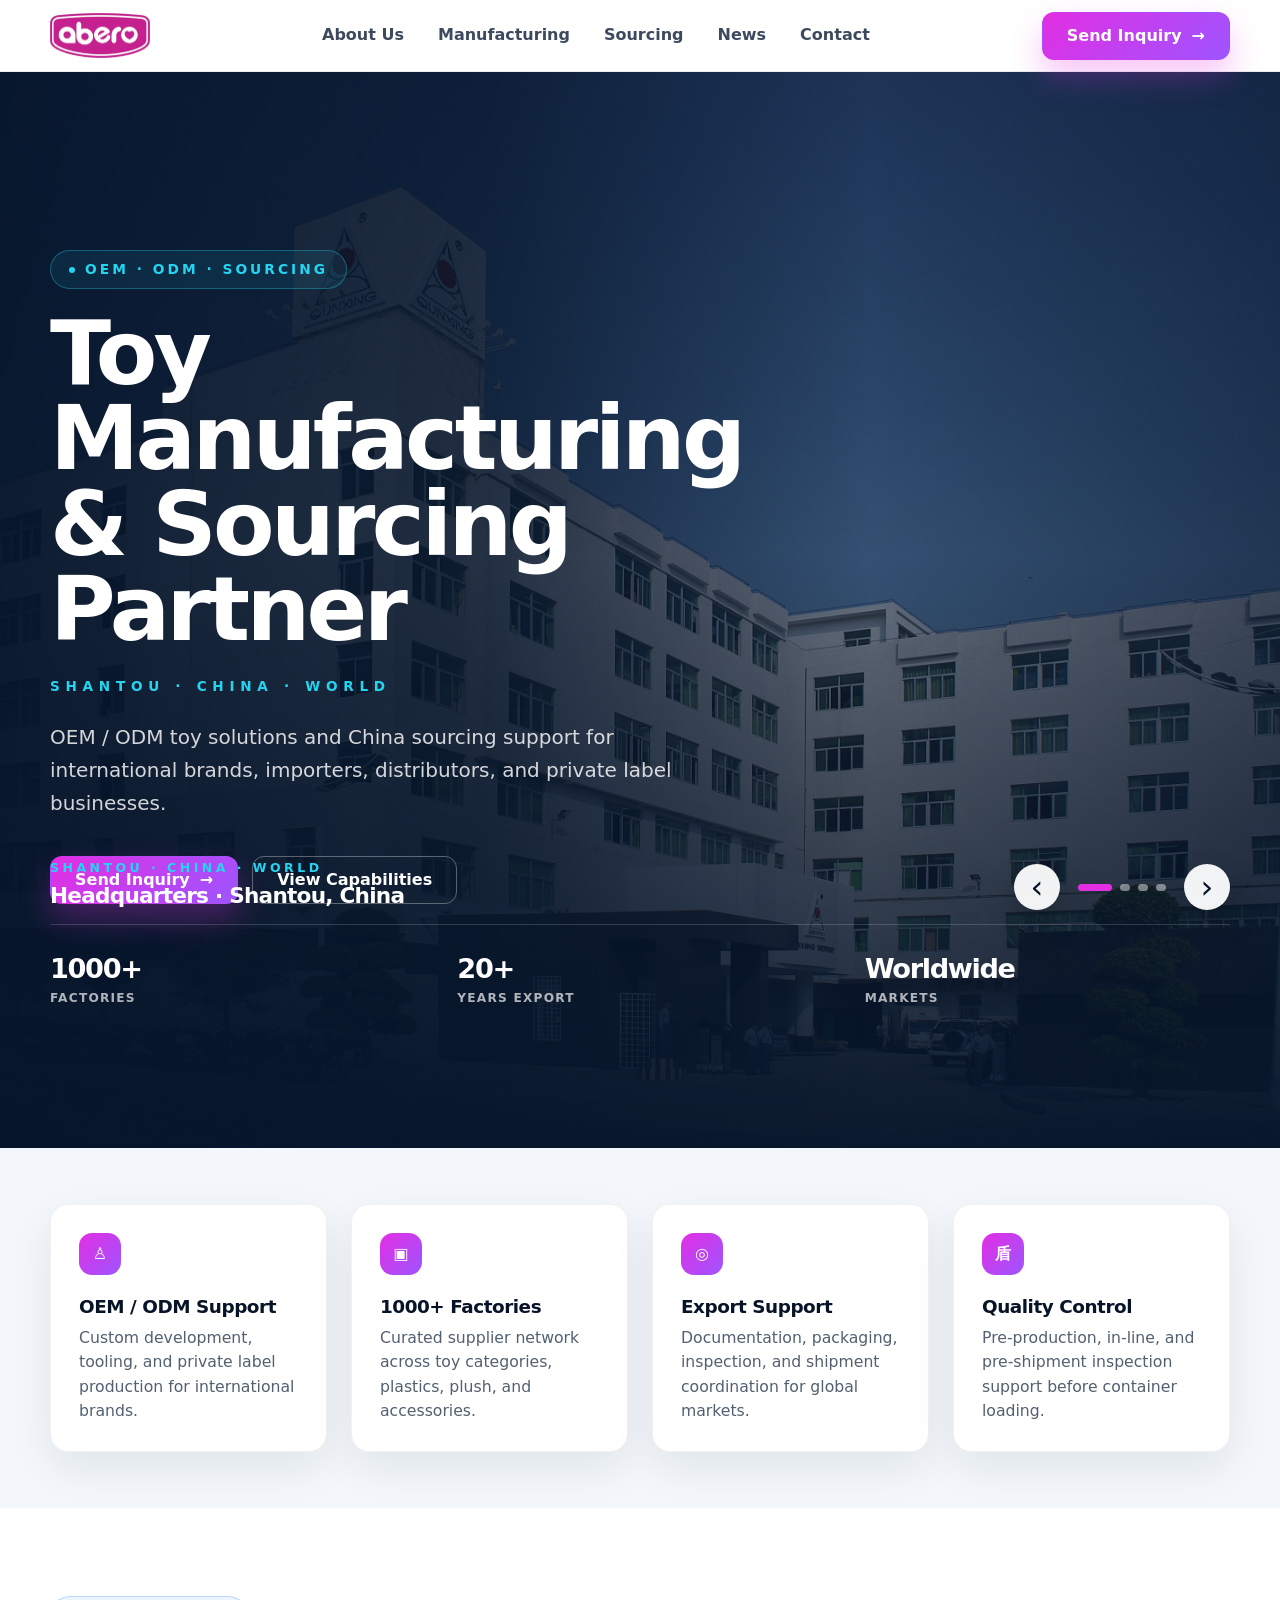
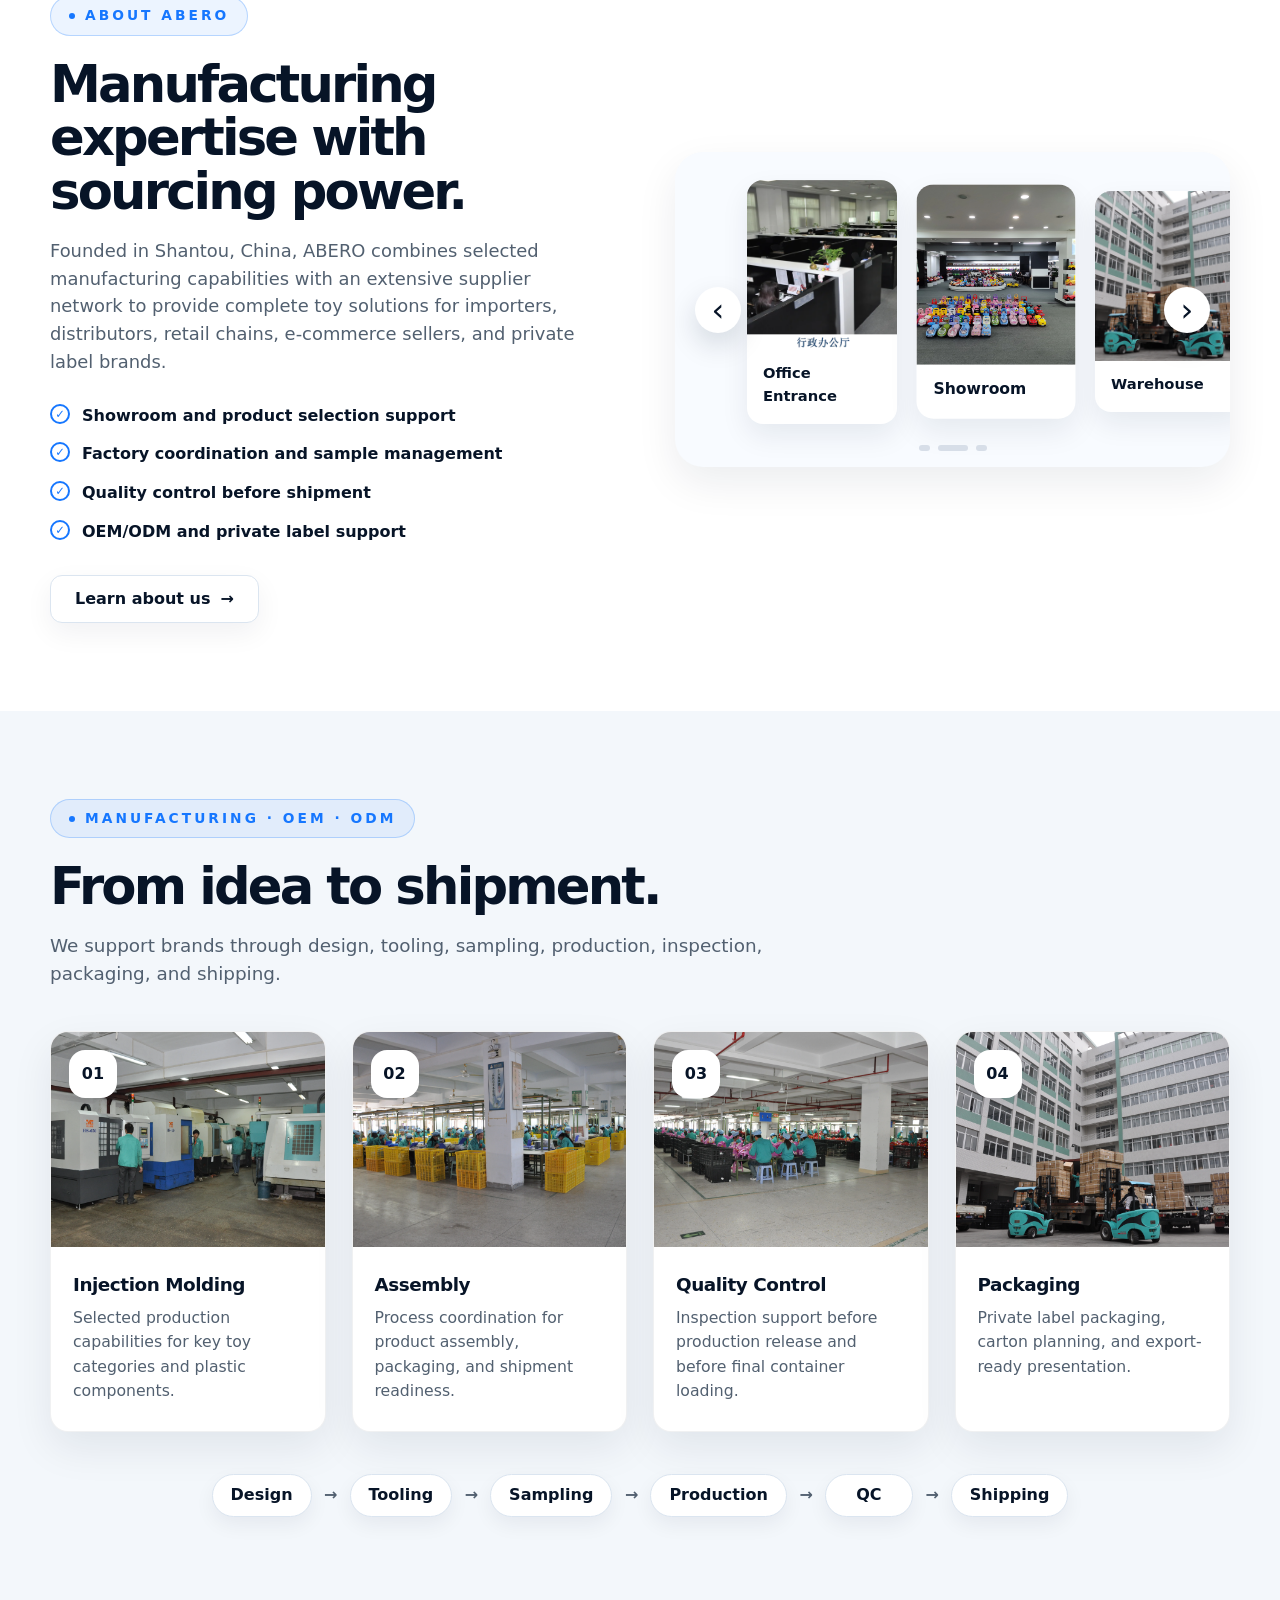
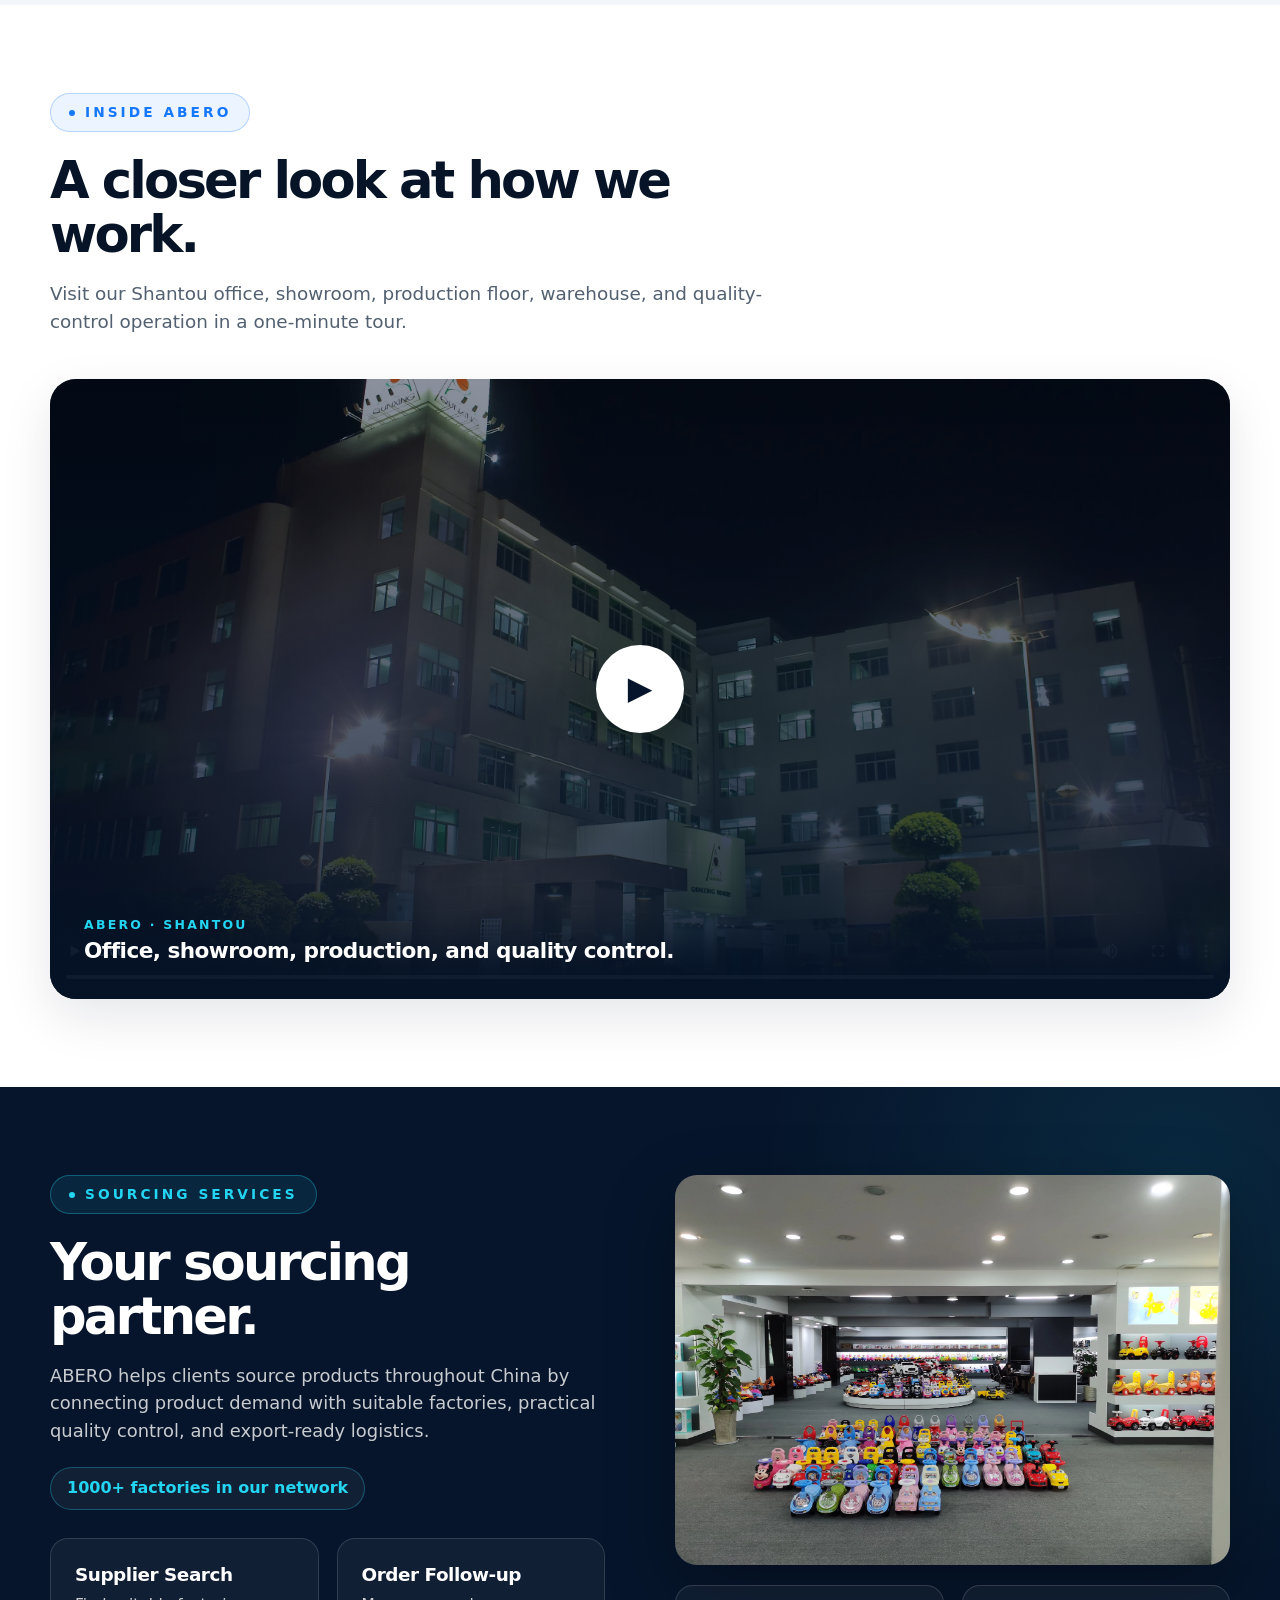
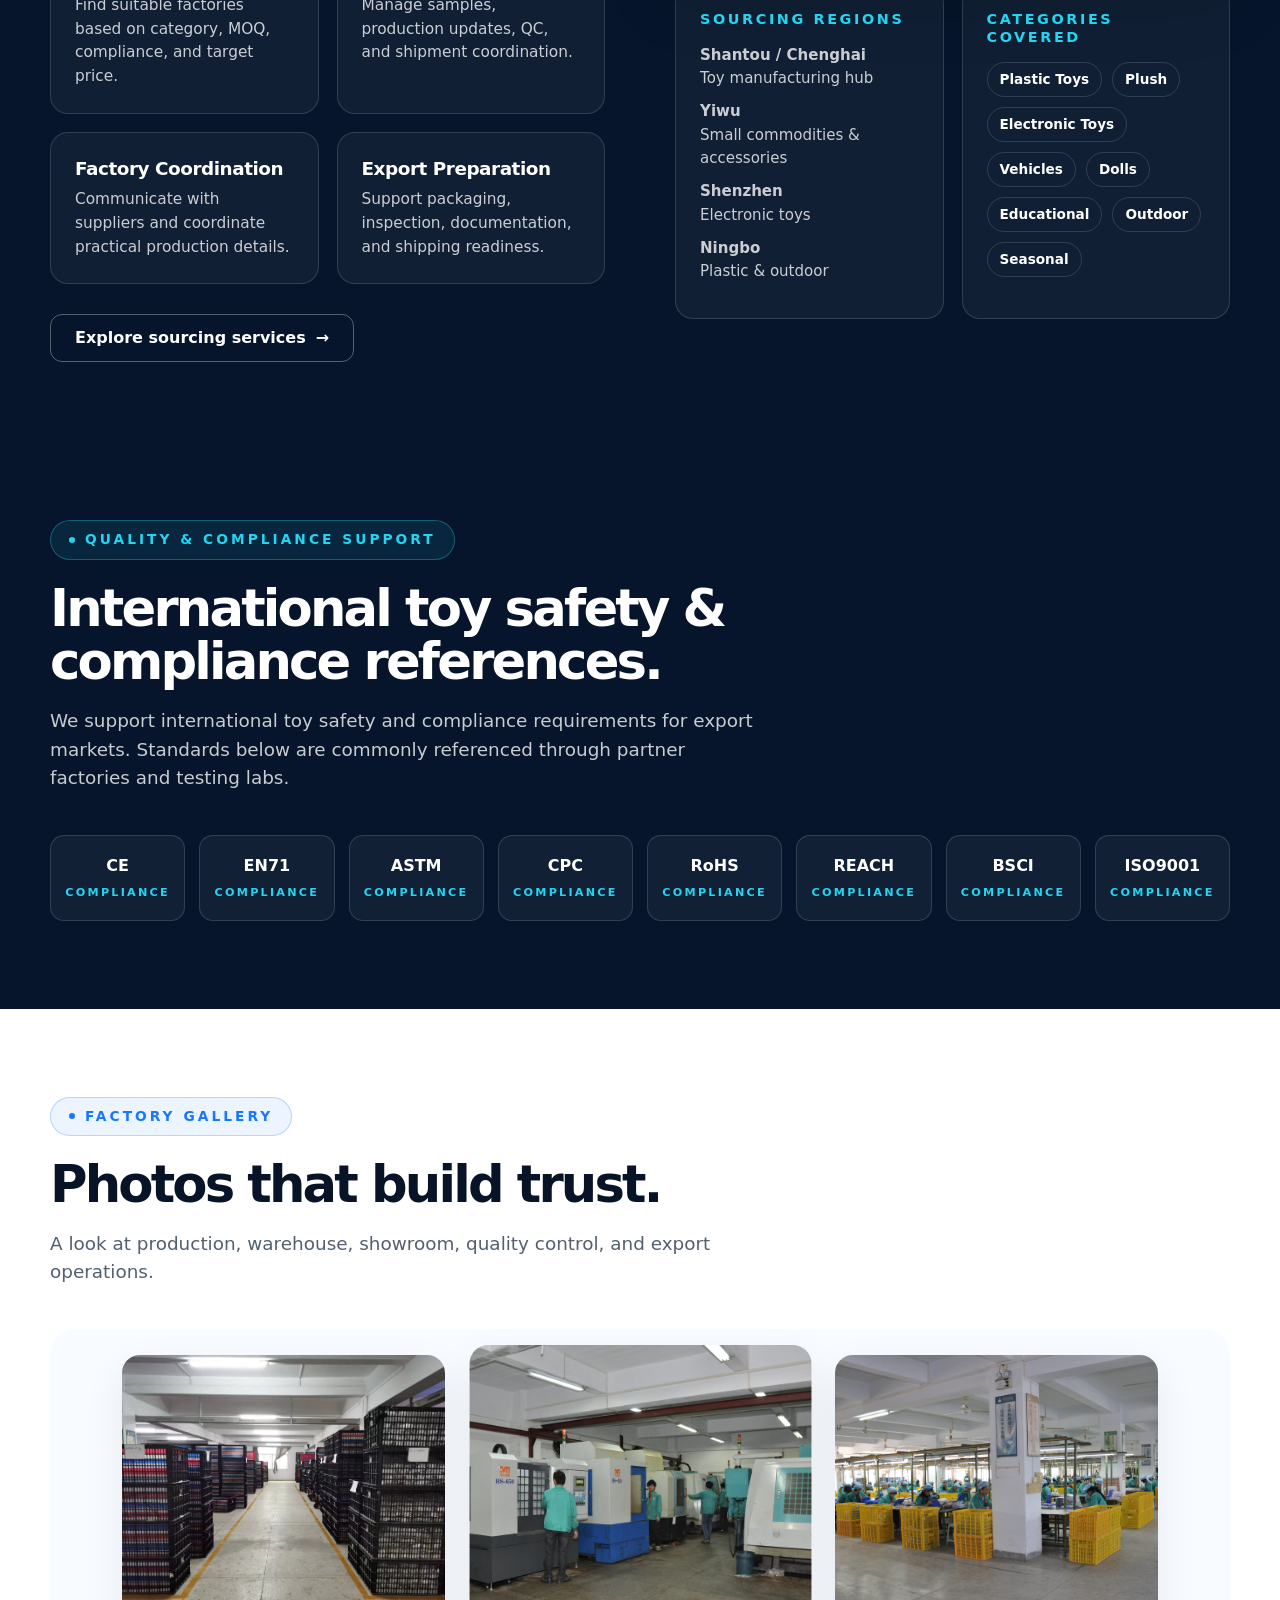
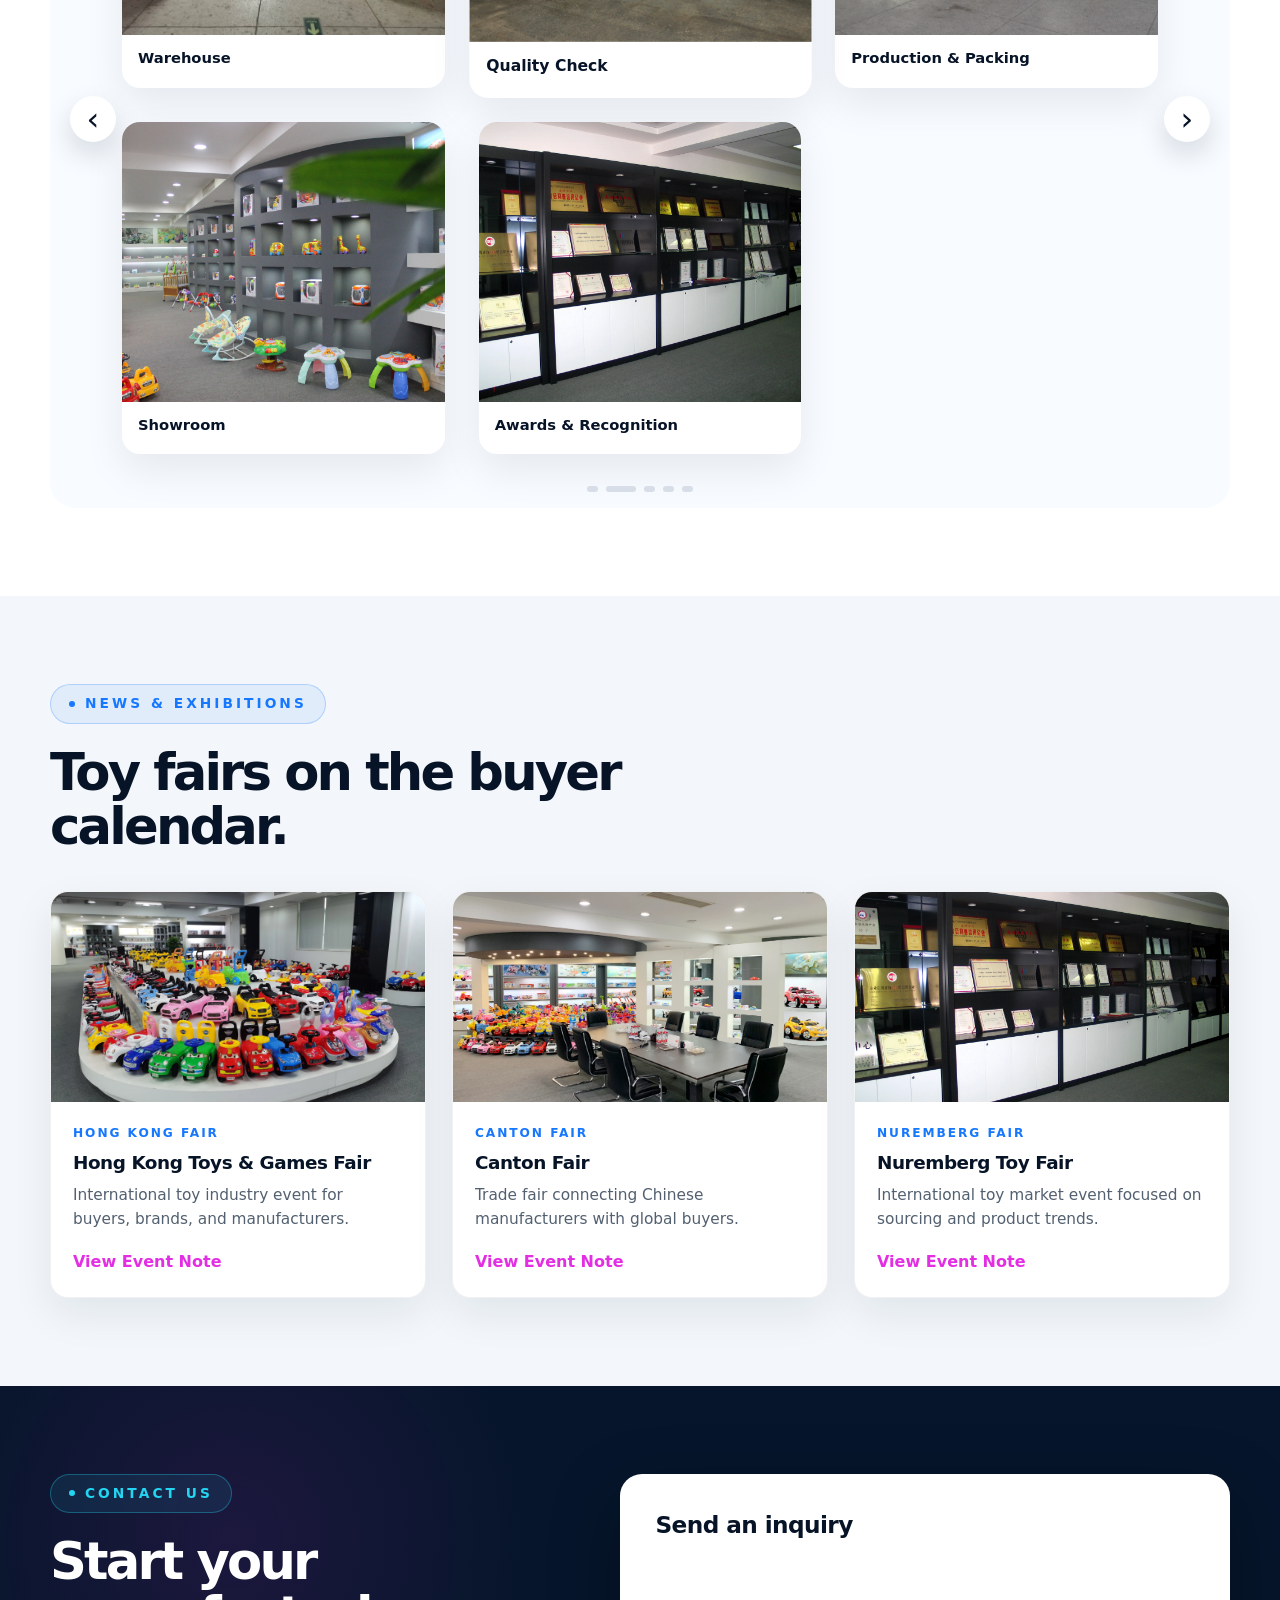
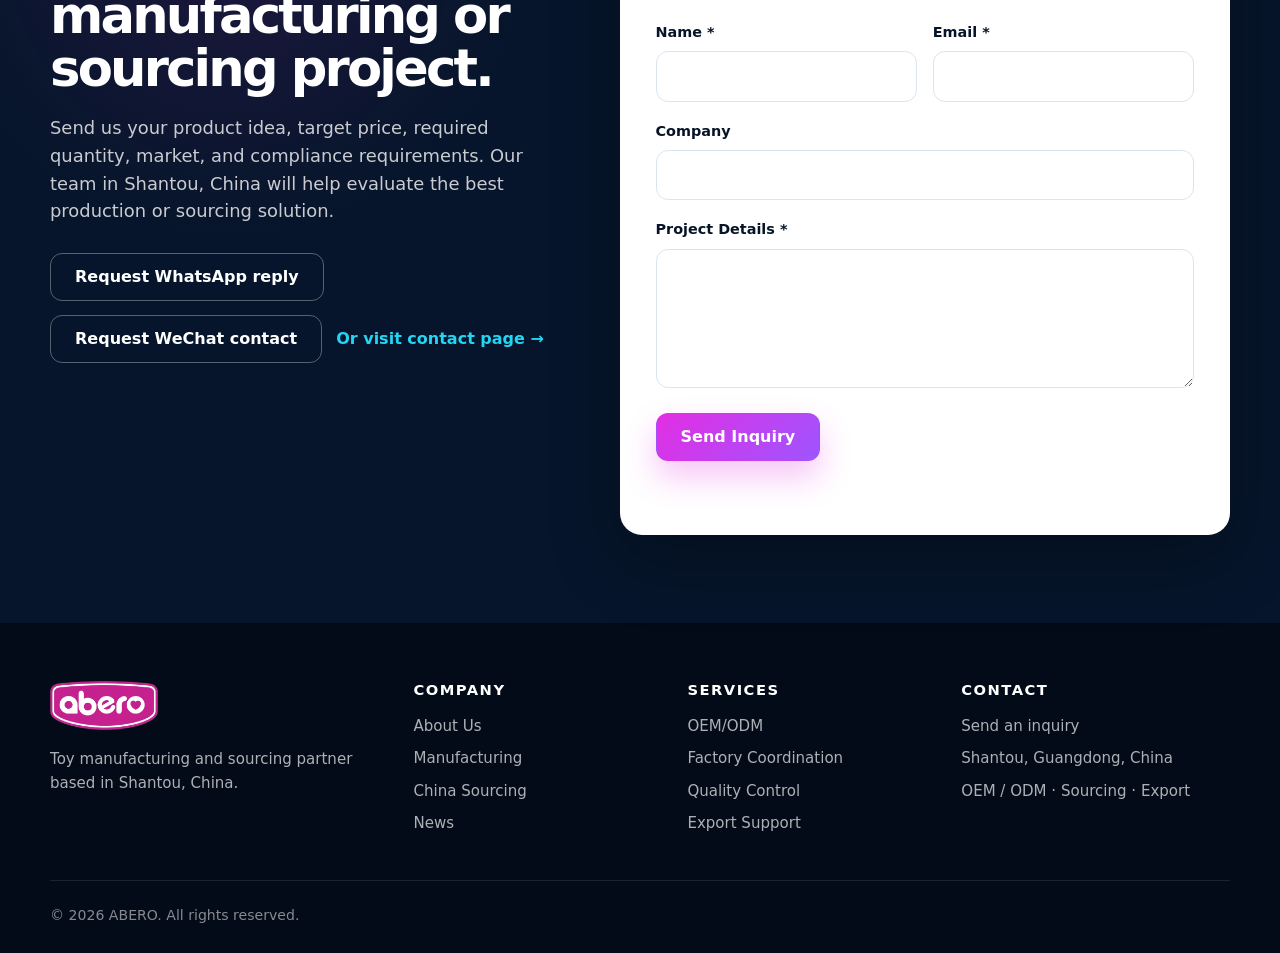
==== commit 7ceb4ec9: "Add interior pages, scripts, and styles Introduce full interior site pages (about, contact, manufact" ====
--- a/index.html
+++ b/index.html
@@ -22,7 +22,7 @@
         <img src="assets/icons/abero-logo.png" alt="ABERO logo" class="site-logo" />
       </a>
 
-      <button class="mobile-menu-toggle" aria-label="Open menu">
+      <button class="mobile-menu-toggle" type="button" aria-label="Open menu" aria-expanded="false">
         <span></span>
         <span></span>
         <span></span>
@@ -37,7 +37,7 @@
       </nav>
 
       <div class="header-actions">
-        <a href="#contact" class="btn btn-primary">
+        <a href="contact.html#inquiry" class="btn btn-primary">
           Send Inquiry
           <span>→</span>
         </a>
@@ -137,13 +137,13 @@
         </article>
 
         <article class="trust-card">
-          <div class="trust-icon blue">▣</div>
+          <div class="trust-icon">▣</div>
           <h3>1000+ Factories</h3>
           <p>Curated supplier network across toy categories, plastics, plush, and accessories.</p>
         </article>
 
         <article class="trust-card">
-          <div class="trust-icon blue">◎</div>
+          <div class="trust-icon">◎</div>
           <h3>Export Support</h3>
           <p>Documentation, packaging, inspection, and shipment coordination for global markets.</p>
         </article>
@@ -227,7 +227,7 @@
         <div class="process-grid">
           <article class="process-card">
             <div class="process-number">01</div>
-            <img src="assets/images/injection-molding.jpg" alt="Injection molding production" />
+            <img src="assets/images/prod-5.webp" alt="Injection molding production" />
             <div class="process-content">
               <h3>Injection Molding</h3>
               <p>Selected production capabilities for key toy categories and plastic components.</p>
@@ -236,7 +236,7 @@
 
           <article class="process-card">
             <div class="process-number">02</div>
-            <img src="assets/images/assembly.jpg" alt="Toy assembly line" />
+            <img src="assets/images/prod-4.webp" alt="Toy assembly line" />
             <div class="process-content">
               <h3>Assembly</h3>
               <p>Process coordination for product assembly, packaging, and shipment readiness.</p>
@@ -245,7 +245,7 @@
 
           <article class="process-card">
             <div class="process-number">03</div>
-            <img src="assets/images/quality-check.jpg" alt="Quality control inspection" />
+            <img src="assets/images/prod-3.webp" alt="Quality control inspection" />
             <div class="process-content">
               <h3>Quality Control</h3>
               <p>Inspection support before production release and before final container loading.</p>
@@ -254,7 +254,7 @@
 
           <article class="process-card">
             <div class="process-number">04</div>
-            <img src="assets/images/packaging.jpg" alt="Toy packaging and cartons" />
+            <img src="assets/images/storage-1.webp" alt="Toy packaging and cartons" />
             <div class="process-content">
               <h3>Packaging</h3>
               <p>Private label packaging, carton planning, and export-ready presentation.</p>
@@ -278,18 +278,23 @@
       <div class="container">
         <div class="section-pill">
           <span></span>
-          Factory Tour
-        </div>
-
-        <h2>Show the complete process in 2–3 minutes.</h2>
+          Inside ABERO
+        </div>
+
+        <h2>A closer look at how we work.</h2>
 
         <p class="section-intro">
-          A short factory tour video showing the office, showroom, production,
-          warehouse, quality control, and container loading process.
+          Visit our Shantou office, showroom, production floor, warehouse,
+          and quality-control operation in a one-minute tour.
         </p>
 
         <div class="video-card">
-          <video poster="assets/images/hero-factory.jpg">
+          <video
+            controls
+            playsinline
+            preload="metadata"
+            poster="assets/images/main-building-night.webp"
+          >
             <source src="assets/videos/intro.mp4" type="video/mp4" />
           </video>
 
@@ -298,8 +303,8 @@
           </button>
 
           <div class="video-caption">
-            <p>Factory Tour</p>
-            <h3>Inside ABERO — production, QC, and export floor.</h3>
+            <p>ABERO · SHANTOU</p>
+            <h3>Office, showroom, production, and quality control.</h3>
           </div>
         </div>
       </div>
@@ -346,11 +351,11 @@
             </article>
           </div>
 
-          <a href="china-sourcing.html" class="btn btn-outline">Explore sourcing services <span>→</span></a>
+          <a href="sourcing.html" class="btn btn-outline">Explore sourcing services <span>→</span></a>
         </div>
 
         <div class="sourcing-visual">
-          <img src="assets/images/showroom.jpg" alt="ABERO sourcing showroom" />
+          <img src="assets/images/showroom-wide.webp" alt="ABERO sourcing showroom" />
 
           <div class="sourcing-info-grid">
             <article>
@@ -380,7 +385,7 @@
     </section>
 
     <!-- Certifications -->
-    <section class="cert-section dark-section">
+    <section class="cert-section dark-section" id="certifications">
       <div class="container">
         <div class="section-pill section-pill-dark">
           <span></span>
@@ -426,28 +431,28 @@
 
           <div class="carousel-track">
             <article class="gallery-slide">
-              <img src="assets/images/warehouse.jpg" alt="Warehouse" />
+              <img src="assets/images/storage.webp" alt="Warehouse storage area" />
               <p>Warehouse</p>
             </article>
 
             <article class="gallery-slide active">
-              <img src="assets/images/quality-check.jpg" alt="Quality Check" />
+              <img src="assets/images/prod-5.webp" alt="Production quality check" />
               <p>Quality Check</p>
             </article>
 
             <article class="gallery-slide">
-              <img src="assets/images/container-loading.jpg" alt="Container Loading" />
-              <p>Container Loading</p>
+              <img src="assets/images/prod-4.webp" alt="Production and packing area" />
+              <p>Production &amp; Packing</p>
             </article>
 
             <article class="gallery-slide">
-              <img src="assets/images/showroom.jpg" alt="Showroom" />
+              <img src="assets/images/showroom-side.webp" alt="Showroom" />
               <p>Showroom</p>
             </article>
 
             <article class="gallery-slide">
-              <img src="assets/images/exhibition.jpg" alt="Trade Fair" />
-              <p>Trade Fair</p>
+              <img src="assets/images/awards.webp" alt="ABERO awards display" />
+              <p>Awards &amp; Recognition</p>
             </article>
           </div>
 
@@ -465,36 +470,36 @@
           News &amp; Exhibitions
         </div>
 
-        <h2>Meet ABERO at global toy fairs.</h2>
+        <h2>Toy fairs on the buyer calendar.</h2>
 
         <div class="news-grid">
           <article class="news-card" data-modal="hong-kong">
-            <img src="assets/images/exhibition.jpg" alt="Hong Kong Toys & Games Fair" />
+            <img src="assets/images/showroom-podium-1.webp" alt="Product display placeholder for Hong Kong Toys and Games Fair update" />
             <div>
               <p class="card-label">Hong Kong Fair</p>
               <h3>Hong Kong Toys &amp; Games Fair</h3>
               <p>International toy industry event for buyers, brands, and manufacturers.</p>
-              <button type="button">View Details</button>
+              <button type="button">View Event Note</button>
             </div>
           </article>
 
           <article class="news-card" data-modal="canton">
-            <img src="assets/images/exhibition.jpg" alt="Canton Fair" />
+            <img src="assets/images/showroom-conf.webp" alt="Showroom placeholder for Canton Fair update" />
             <div>
               <p class="card-label">Canton Fair</p>
               <h3>Canton Fair</h3>
               <p>Trade fair connecting Chinese manufacturers with global buyers.</p>
-              <button type="button">View Details</button>
+              <button type="button">View Event Note</button>
             </div>
           </article>
 
           <article class="news-card" data-modal="nuremberg">
-            <img src="assets/images/exhibition.jpg" alt="Nuremberg Toy Fair" />
+            <img src="assets/images/awards.webp" alt="Awards display placeholder for Nuremberg Toy Fair update" />
             <div>
               <p class="card-label">Nuremberg Fair</p>
               <h3>Nuremberg Toy Fair</h3>
               <p>International toy market event focused on sourcing and product trends.</p>
-              <button type="button">View Details</button>
+              <button type="button">View Event Note</button>
             </div>
           </article>
         </div>
@@ -519,13 +524,13 @@
           </p>
 
           <div class="contact-buttons">
-            <a href="#" class="btn btn-outline">WhatsApp</a>
-            <a href="#" class="btn btn-outline">WeChat QR</a>
+            <a href="contact.html#inquiry" class="btn btn-outline">Request WhatsApp reply</a>
+            <a href="contact.html#inquiry" class="btn btn-outline">Request WeChat contact</a>
             <a href="contact.html" class="text-link">Or visit contact page →</a>
           </div>
         </div>
 
-        <form class="contact-form" action="#" method="POST">
+        <form class="contact-form" action="#" method="POST" data-demo-form>
           <h3>Send an inquiry</h3>
           <p>Share your project details. Our team will reply with the best production or sourcing path.</p>
 
@@ -552,6 +557,7 @@
           </label>
 
           <button type="submit" class="btn btn-primary">Send Inquiry</button>
+          <p class="form-status" aria-live="polite"></p>
         </form>
       </div>
     </section>
@@ -561,7 +567,7 @@
   <footer class="site-footer">
     <div class="container footer-grid">
       <div>
-        <img src="assets/logo/abero-logo.jpg" alt="ABERO logo" class="footer-logo" />
+        <img src="assets/icons/abero-logo.png" alt="ABERO logo" class="footer-logo" />
         <p>Toy manufacturing and sourcing partner based in Shantou, China.</p>
       </div>
 
@@ -569,24 +575,23 @@
         <h3>Company</h3>
         <a href="about.html">About Us</a>
         <a href="manufacturing.html">Manufacturing</a>
-        <a href="china-sourcing.html">China Sourcing</a>
+        <a href="sourcing.html">China Sourcing</a>
         <a href="news.html">News</a>
       </div>
 
       <div>
         <h3>Services</h3>
         <a href="manufacturing.html">OEM/ODM</a>
-        <a href="china-sourcing.html">Factory Coordination</a>
+        <a href="sourcing.html">Factory Coordination</a>
         <a href="#certifications">Quality Control</a>
         <a href="#contact">Export Support</a>
       </div>
 
       <div>
         <h3>Contact</h3>
-        <p>Email: info@example.com</p>
-        <p>WhatsApp: +86 placeholder</p>
-        <p>WeChat: placeholder</p>
-        <p>Shantou, China</p>
+        <a href="contact.html#inquiry">Send an inquiry</a>
+        <p>Shantou, Guangdong, China</p>
+        <p>OEM / ODM · Sourcing · Export</p>
       </div>
     </div>
 
@@ -608,9 +613,9 @@
       </p>
 
       <div class="modal-gallery">
-        <img src="assets/images/exhibition.jpg" alt="Exhibition photo" />
+        <img src="assets/images/showroom-podium-1.webp" alt="ABERO showroom display" />
       </div>
     </div>
   </div>
 </body>
-</html>+</html>
--- a/styles/styles.css
+++ b/styles/styles.css
@@ -353,7 +353,7 @@
 
 .hero-fsbig {
   position: relative;
-  min-height: calc(100vh - var(--header-height));
+  min-height: max(calc(100vh - var(--header-height)), 900px);
   overflow: hidden;
   background: var(--navy);
   color: var(--white);
@@ -403,10 +403,10 @@
 .hero-fsbig-inner {
   position: relative;
   z-index: 2;
-  min-height: calc(100vh - var(--header-height));
+  min-height: max(calc(100vh - var(--header-height)), 900px);
   display: flex;
   flex-direction: column;
-  justify-content: center;
+  justify-content: flex-start;
   padding-top: 90px;
   padding-bottom: 52px;
 }
@@ -420,7 +420,7 @@
   color: var(--white);
   font-size: clamp(3.6rem, 7vw, 7rem);
   line-height: 0.95;
-  letter-spacing: -0.075em;
+  letter-spacing: -0.04em;
 }
 
 .hero-copy-block .hero-text {
@@ -853,6 +853,7 @@
   height: 620px;
   object-fit: cover;
   opacity: 0.58;
+  transition: opacity 0.25s ease;
 }
 
 .video-card::after {
@@ -860,6 +861,19 @@
   position: absolute;
   inset: 0;
   background: linear-gradient(to top, rgba(6, 21, 43, 0.82), rgba(6, 21, 43, 0.08));
+  pointer-events: none;
+  transition: opacity 0.25s ease;
+}
+
+.video-card.is-playing video {
+  opacity: 1;
+}
+
+.video-card.is-playing::after,
+.video-card.is-playing .video-caption,
+.video-card.is-playing .video-play {
+  opacity: 0;
+  pointer-events: none;
 }
 
 .video-play {
@@ -878,6 +892,11 @@
   font-size: 2rem;
   transform: translate(-50%, -50%);
   box-shadow: 0 18px 42px rgba(0, 0, 0, 0.25);
+  transition: opacity 0.2s ease, transform 0.2s ease;
+}
+
+.video-play:hover {
+  transform: translate(-50%, -50%) scale(1.06);
 }
 
 .video-caption {
@@ -885,6 +904,7 @@
   left: 34px;
   bottom: 34px;
   z-index: 4;
+  transition: opacity 0.2s ease;
 }
 
 .video-caption p {
@@ -1452,6 +1472,51 @@
     font-size: clamp(2rem, 9vw, 3rem);
   }
 
+  .hero-fsbig,
+  .hero-fsbig-inner {
+    min-height: 920px;
+  }
+
+  .hero-fsbig-inner {
+    padding-top: 68px;
+    padding-bottom: 190px;
+  }
+
+  .hero-copy-block h1 {
+    font-size: clamp(3rem, 12vw, 5rem);
+  }
+
+  .hero-copy-block .hero-text {
+    font-size: 1.05rem;
+  }
+
+  .hero-slide-info {
+    display: none;
+  }
+
+  .hero-controls {
+    left: 0;
+    right: 0;
+    bottom: 125px;
+    justify-content: center;
+  }
+
+  .hero-stats-fsbig {
+    bottom: 28px;
+    grid-template-columns: repeat(3, minmax(0, 1fr));
+    gap: 12px;
+    padding-top: 20px;
+  }
+
+  .hero-stats-fsbig strong {
+    font-size: 1.2rem;
+  }
+
+  .hero-stats-fsbig span {
+    font-size: 0.64rem;
+    letter-spacing: 0.06em;
+  }
+
   .hero-carousel .carousel-track,
   .hero-slide,
   .hero-slide img {
@@ -1588,4 +1653,947 @@
   .modal-content {
     padding: 26px 20px;
   }
-}+}
+
+/* =========================
+   Interior pages
+   ========================= */
+
+.main-nav a.active {
+  color: var(--magenta);
+}
+
+.main-nav a.active::after {
+  content: "";
+  display: block;
+  width: 100%;
+  height: 2px;
+  margin-top: 5px;
+  border-radius: 999px;
+  background: var(--gradient-main);
+}
+
+.page-hero {
+  position: relative;
+  min-height: 720px;
+  padding: 0;
+  display: flex;
+  align-items: stretch;
+  overflow: hidden;
+  background: var(--navy);
+  color: var(--white);
+}
+
+.page-hero-compact {
+  min-height: 620px;
+}
+
+.page-hero-media,
+.page-hero-shade {
+  position: absolute;
+  inset: 0;
+  width: 100%;
+  height: 100%;
+}
+
+.page-hero-media {
+  object-fit: cover;
+}
+
+.page-hero-shade {
+  background:
+    linear-gradient(90deg, rgba(6, 21, 43, 0.97) 0%, rgba(6, 21, 43, 0.84) 42%, rgba(6, 21, 43, 0.38) 72%, rgba(6, 21, 43, 0.55) 100%),
+    linear-gradient(0deg, rgba(6, 21, 43, 0.76), transparent 48%);
+}
+
+.page-hero-inner {
+  position: relative;
+  z-index: 2;
+  min-height: inherit;
+  padding-top: 112px;
+  padding-bottom: 100px;
+  display: flex;
+  flex-direction: column;
+  justify-content: center;
+  align-items: flex-start;
+}
+
+.page-hero-inner h1 {
+  max-width: 900px;
+  margin-bottom: 26px;
+  color: var(--white);
+  font-size: clamp(3.5rem, 7vw, 6.8rem);
+}
+
+.page-hero-inner > p {
+  max-width: 720px;
+  margin-bottom: 34px;
+  color: rgba(255, 255, 255, 0.82);
+  font-size: 1.22rem;
+}
+
+.page-hero-actions {
+  display: flex;
+  flex-wrap: wrap;
+  gap: 14px;
+}
+
+.metric-band {
+  padding: 0;
+  background: var(--navy);
+  color: var(--white);
+}
+
+.metric-grid {
+  display: grid;
+  grid-template-columns: repeat(4, 1fr);
+}
+
+.metric-grid article {
+  min-height: 138px;
+  padding: 32px 28px;
+  display: flex;
+  flex-direction: column;
+  justify-content: center;
+  border-left: 1px solid rgba(255, 255, 255, 0.12);
+}
+
+.metric-grid article:last-child {
+  border-right: 1px solid rgba(255, 255, 255, 0.12);
+}
+
+.metric-grid strong {
+  margin-bottom: 6px;
+  color: var(--cyan);
+  font-size: 1.55rem;
+  line-height: 1.1;
+}
+
+.metric-grid span {
+  color: rgba(255, 255, 255, 0.66);
+  font-size: 0.9rem;
+}
+
+.content-section {
+  position: relative;
+}
+
+.content-copy h2 {
+  max-width: 690px;
+}
+
+.content-copy > p {
+  max-width: 680px;
+}
+
+.split-feature {
+  display: grid;
+  grid-template-columns: minmax(0, 0.95fr) minmax(0, 1.05fr);
+  align-items: center;
+  gap: 76px;
+}
+
+.split-feature > * {
+  min-width: 0;
+}
+
+.image-frame {
+  position: relative;
+  overflow: hidden;
+  margin: 0;
+  border-radius: 24px;
+  background: var(--navy-2);
+  box-shadow: var(--shadow-soft);
+}
+
+.image-frame img {
+  width: 100%;
+  height: 480px;
+  object-fit: cover;
+}
+
+.image-frame-tall img {
+  height: 620px;
+}
+
+.image-frame-small img {
+  height: 260px;
+}
+
+.image-frame figcaption,
+.media-tile figcaption,
+.featured-story figure figcaption {
+  position: absolute;
+  left: 18px;
+  right: 18px;
+  bottom: 16px;
+  z-index: 2;
+  width: fit-content;
+  max-width: calc(100% - 36px);
+  padding: 8px 12px;
+  border-radius: 999px;
+  background: rgba(6, 21, 43, 0.78);
+  color: var(--white);
+  font-size: 0.75rem;
+  font-weight: 800;
+  backdrop-filter: blur(12px);
+}
+
+.section-heading {
+  margin-bottom: 44px;
+  display: grid;
+  grid-template-columns: minmax(0, 1.2fr) minmax(260px, 0.8fr);
+  gap: 60px;
+  align-items: end;
+}
+
+.section-heading h2,
+.section-heading p {
+  margin-bottom: 0;
+}
+
+.section-heading > p {
+  max-width: 520px;
+  justify-self: end;
+}
+
+.feature-grid {
+  display: grid;
+  gap: 20px;
+}
+
+.feature-grid-four {
+  grid-template-columns: repeat(4, 1fr);
+}
+
+.feature-grid-five {
+  grid-template-columns: repeat(5, 1fr);
+}
+
+.feature-card {
+  min-height: 270px;
+  padding: 28px;
+  border: 1px solid var(--border);
+  border-radius: 20px;
+  background: var(--white);
+  box-shadow: 0 12px 34px rgba(9, 24, 46, 0.055);
+}
+
+.feature-index {
+  width: 42px;
+  height: 42px;
+  margin-bottom: 48px;
+  display: grid;
+  place-items: center;
+  border-radius: 13px;
+  background: rgba(22, 119, 255, 0.09);
+  color: var(--blue);
+  font-size: 0.82rem;
+  font-weight: 900;
+}
+
+.feature-card h3 {
+  margin-bottom: 12px;
+}
+
+.feature-card p {
+  margin: 0;
+  font-size: 0.95rem;
+}
+
+.feature-card-dark {
+  border-color: var(--border-dark);
+  background: rgba(255, 255, 255, 0.045);
+  box-shadow: none;
+}
+
+.feature-card-dark h3 {
+  color: var(--white);
+}
+
+.feature-card-dark .feature-index {
+  background: rgba(36, 213, 242, 0.1);
+  color: var(--cyan);
+}
+
+.media-grid {
+  display: grid;
+  grid-template-columns: repeat(3, 1fr);
+  grid-auto-rows: 290px;
+  gap: 20px;
+}
+
+.media-grid-about {
+  grid-template-columns: 1.3fr 0.7fr 0.7fr;
+}
+
+.media-grid-about .media-tile-wide {
+  grid-row: span 2;
+}
+
+.media-grid-about .media-tile:last-child {
+  grid-column: span 2;
+}
+
+.media-grid-sourcing .media-tile-wide {
+  grid-column: span 2;
+}
+
+.media-tile {
+  position: relative;
+  overflow: hidden;
+  margin: 0;
+  border-radius: 20px;
+  background: var(--navy-2);
+}
+
+.media-tile::after,
+.featured-story figure::after {
+  content: "";
+  position: absolute;
+  inset: 0;
+  background: linear-gradient(to top, rgba(6, 21, 43, 0.5), transparent 55%);
+  pointer-events: none;
+}
+
+.media-tile img {
+  width: 100%;
+  height: 100%;
+  object-fit: cover;
+  transition: transform 0.45s ease;
+}
+
+.media-tile:hover img {
+  transform: scale(1.035);
+}
+
+.timeline-grid {
+  display: grid;
+  grid-template-columns: repeat(3, 1fr);
+  gap: 20px;
+}
+
+.timeline-grid article {
+  min-height: 245px;
+  padding: 28px;
+  border: 1px solid var(--border);
+  border-radius: 20px;
+  background: var(--white);
+}
+
+.timeline-grid article > span,
+.region-grid article > span {
+  display: block;
+  margin-bottom: 54px;
+  color: var(--magenta);
+  font-size: 0.8rem;
+  font-weight: 900;
+}
+
+.timeline-grid h3,
+.region-grid h3 {
+  margin-bottom: 10px;
+}
+
+.timeline-grid p,
+.region-grid p {
+  margin: 0;
+  font-size: 0.96rem;
+}
+
+.capability-list {
+  display: grid;
+  gap: 28px;
+}
+
+.capability-row {
+  display: grid;
+  grid-template-columns: minmax(0, 1.05fr) minmax(0, 0.95fr);
+  min-height: 420px;
+  overflow: hidden;
+  border: 1px solid var(--border);
+  border-radius: 24px;
+  background: var(--white);
+  box-shadow: var(--shadow-card);
+}
+
+.capability-row.reverse img {
+  order: 2;
+}
+
+.capability-row img {
+  width: 100%;
+  height: 100%;
+  min-height: 420px;
+  object-fit: cover;
+}
+
+.capability-row > div {
+  padding: 46px;
+  display: flex;
+  flex-direction: column;
+  justify-content: center;
+}
+
+.capability-row h3 {
+  font-size: clamp(1.7rem, 3vw, 2.6rem);
+}
+
+.compact-list {
+  margin: 14px 0 0;
+  padding: 0;
+  display: flex;
+  flex-wrap: wrap;
+  gap: 10px;
+  list-style: none;
+}
+
+.compact-list li {
+  padding: 7px 11px;
+  border: 1px solid var(--border);
+  border-radius: 999px;
+  color: var(--muted);
+  font-size: 0.82rem;
+  font-weight: 700;
+}
+
+.stacked-media {
+  display: grid;
+  grid-template-columns: 1fr 0.58fr;
+  gap: 18px;
+  align-items: end;
+}
+
+.quality-stack {
+  display: grid;
+  gap: 14px;
+  margin-top: 30px;
+}
+
+.quality-stack article {
+  padding: 18px 20px;
+  display: grid;
+  grid-template-columns: 130px 1fr;
+  gap: 20px;
+  border: 1px solid var(--border);
+  border-radius: 16px;
+  background: var(--soft-white);
+}
+
+.quality-stack strong {
+  color: var(--blue);
+}
+
+.quality-stack span {
+  color: var(--muted);
+  font-size: 0.92rem;
+}
+
+.cert-grid-wide {
+  grid-template-columns: repeat(6, 1fr);
+}
+
+.mini-badge-light {
+  border-color: var(--border);
+  background: var(--light-bg);
+  color: var(--blue);
+}
+
+.region-grid {
+  display: grid;
+  grid-template-columns: repeat(2, 1fr);
+  gap: 20px;
+}
+
+.region-grid article {
+  min-height: 260px;
+  padding: 30px;
+  border: 1px solid var(--border);
+  border-radius: 20px;
+  background: var(--white);
+}
+
+.category-cloud {
+  margin-bottom: 36px;
+  display: flex;
+  flex-wrap: wrap;
+  gap: 12px;
+}
+
+.category-cloud span {
+  padding: 10px 16px;
+  border: 1px solid var(--border);
+  border-radius: 999px;
+  background: var(--soft-white);
+  color: var(--text);
+  font-weight: 750;
+}
+
+.check-list-dark li {
+  color: rgba(255, 255, 255, 0.82);
+}
+
+.featured-story {
+  display: grid;
+  grid-template-columns: minmax(0, 1.15fr) minmax(0, 0.85fr);
+  gap: 60px;
+  align-items: center;
+}
+
+.featured-story figure {
+  position: relative;
+  height: 540px;
+  overflow: hidden;
+  margin: 0;
+  border-radius: 24px;
+}
+
+.featured-story figure img {
+  width: 100%;
+  height: 100%;
+  object-fit: cover;
+}
+
+.featured-story h2 {
+  font-size: clamp(2.3rem, 4vw, 4.3rem);
+}
+
+.story-meta {
+  margin: 22px 0;
+  display: flex;
+  flex-wrap: wrap;
+  gap: 10px;
+}
+
+.story-meta span,
+.event-status {
+  padding: 7px 11px;
+  border-radius: 999px;
+  background: var(--light-bg);
+  color: var(--muted);
+  font-size: 0.78rem;
+  font-weight: 800;
+}
+
+.article-grid {
+  display: grid;
+  grid-template-columns: repeat(3, 1fr);
+  gap: 24px;
+}
+
+.article-card {
+  overflow: hidden;
+  border: 1px solid var(--border);
+  border-radius: 20px;
+  background: var(--white);
+  box-shadow: var(--shadow-card);
+}
+
+.article-image {
+  position: relative;
+  height: 230px;
+}
+
+.article-image img {
+  width: 100%;
+  height: 100%;
+  object-fit: cover;
+}
+
+.article-image > span {
+  position: absolute;
+  top: 14px;
+  left: 14px;
+  padding: 7px 11px;
+  border-radius: 999px;
+  background: rgba(6, 21, 43, 0.8);
+  color: var(--white);
+  font-size: 0.75rem;
+  font-weight: 800;
+  backdrop-filter: blur(10px);
+}
+
+.article-card > div:last-child {
+  padding: 24px;
+}
+
+.article-card h3 {
+  min-height: 58px;
+  margin-bottom: 12px;
+}
+
+.article-card p:not(.card-label) {
+  font-size: 0.94rem;
+}
+
+.article-card a {
+  color: var(--blue);
+  font-size: 0.88rem;
+  font-weight: 850;
+}
+
+.event-list {
+  border-top: 1px solid var(--border-dark);
+}
+
+.event-list article {
+  padding: 28px 0;
+  display: flex;
+  align-items: center;
+  justify-content: space-between;
+  gap: 30px;
+  border-bottom: 1px solid var(--border-dark);
+}
+
+.event-list h3 {
+  margin: 14px 0 6px;
+  color: var(--white);
+  font-size: 1.5rem;
+}
+
+.event-list p {
+  margin: 0;
+  font-size: 0.95rem;
+}
+
+.event-status {
+  background: rgba(36, 213, 242, 0.1);
+  color: var(--cyan);
+}
+
+.page-cta {
+  padding: 72px 0;
+  background:
+    radial-gradient(circle at 82% 25%, rgba(227, 46, 227, 0.16), transparent 32%),
+    var(--navy-2);
+  color: var(--white);
+}
+
+.page-cta-inner {
+  display: flex;
+  align-items: center;
+  justify-content: space-between;
+  gap: 50px;
+}
+
+.page-cta h2 {
+  max-width: 760px;
+  margin: 0;
+  color: var(--white);
+  font-size: clamp(2.2rem, 4vw, 3.8rem);
+}
+
+.cta-kicker {
+  margin-bottom: 10px;
+  color: var(--cyan);
+  font-size: 0.78rem;
+  font-weight: 900;
+  letter-spacing: 0.16em;
+  text-transform: uppercase;
+}
+
+.contact-page-section {
+  background: var(--light-bg);
+}
+
+.contact-page-grid {
+  display: grid;
+  grid-template-columns: minmax(0, 0.82fr) minmax(0, 1.18fr);
+  gap: 72px;
+  align-items: start;
+}
+
+.contact-detail-list {
+  margin: 34px 0;
+  display: grid;
+  gap: 14px;
+}
+
+.contact-detail-list article {
+  padding: 18px 0;
+  display: grid;
+  grid-template-columns: 48px 1fr;
+  gap: 18px;
+  border-bottom: 1px solid var(--border);
+}
+
+.contact-detail-list article > span {
+  color: var(--magenta);
+  font-size: 0.78rem;
+  font-weight: 900;
+}
+
+.contact-detail-list h3 {
+  margin-bottom: 4px;
+}
+
+.contact-detail-list p {
+  margin: 0;
+  font-size: 0.92rem;
+}
+
+.contact-side-image img {
+  height: 310px;
+}
+
+.contact-form-large {
+  box-shadow: var(--shadow-soft);
+}
+
+.form-heading {
+  margin-bottom: 28px;
+}
+
+.contact-form select {
+  width: 100%;
+  margin-top: 8px;
+  padding: 13px 14px;
+  border: 1px solid var(--border);
+  border-radius: 12px;
+  outline: none;
+  background: var(--white);
+  color: var(--text);
+}
+
+.contact-form select:focus {
+  border-color: var(--magenta);
+  box-shadow: 0 0 0 4px rgba(227, 46, 227, 0.12);
+}
+
+.file-placeholder span {
+  margin-left: 8px;
+  color: var(--muted);
+  font-size: 0.76rem;
+  font-weight: 500;
+}
+
+.form-note {
+  margin: 16px 0 0;
+  font-size: 0.8rem !important;
+}
+
+.form-status {
+  min-height: 24px;
+  margin: 14px 0 0 !important;
+  color: var(--blue) !important;
+  font-size: 0.88rem !important;
+  font-weight: 750;
+}
+
+.faq-list {
+  max-width: 900px;
+  display: grid;
+  gap: 14px;
+}
+
+.faq-list details {
+  padding: 22px 24px;
+  border: 1px solid var(--border);
+  border-radius: 16px;
+  background: var(--white);
+}
+
+.faq-list summary {
+  cursor: pointer;
+  color: var(--text);
+  font-weight: 850;
+}
+
+.faq-list details p {
+  margin: 16px 0 0;
+  max-width: 760px;
+  font-size: 0.96rem;
+}
+
+@media (max-width: 1100px) {
+  .feature-grid-five {
+    grid-template-columns: repeat(3, 1fr);
+  }
+
+  .feature-grid-four,
+  .article-grid {
+    grid-template-columns: repeat(2, 1fr);
+  }
+
+  .split-feature,
+  .featured-story,
+  .contact-page-grid {
+    grid-template-columns: 1fr;
+    gap: 46px;
+  }
+
+  .image-frame-tall img {
+    height: 520px;
+  }
+
+  .featured-story figure {
+    height: 480px;
+  }
+
+  .cert-grid-wide {
+    grid-template-columns: repeat(3, 1fr);
+  }
+}
+
+@media (max-width: 820px) {
+  .main-nav a.active::after {
+    width: 40px;
+  }
+
+  .page-hero,
+  .page-hero-compact {
+    min-height: 670px;
+  }
+
+  .page-hero-inner {
+    padding-top: 80px;
+    padding-bottom: 74px;
+  }
+
+  .page-hero-inner h1 {
+    font-size: clamp(3rem, 12vw, 5rem);
+  }
+
+  .page-hero-inner > p {
+    font-size: 1.05rem;
+  }
+
+  .metric-grid {
+    grid-template-columns: repeat(2, 1fr);
+  }
+
+  .metric-grid article:nth-child(2) {
+    border-right: 1px solid rgba(255, 255, 255, 0.12);
+  }
+
+  .metric-grid article {
+    border-bottom: 1px solid rgba(255, 255, 255, 0.12);
+  }
+
+  .section-heading {
+    grid-template-columns: 1fr;
+    gap: 18px;
+  }
+
+  .section-heading > p {
+    justify-self: start;
+  }
+
+  .feature-grid-four,
+  .feature-grid-five,
+  .timeline-grid,
+  .article-grid,
+  .region-grid {
+    grid-template-columns: 1fr;
+  }
+
+  .feature-card {
+    min-height: 230px;
+  }
+
+  .feature-index {
+    margin-bottom: 34px;
+  }
+
+  .media-grid,
+  .media-grid-about,
+  .media-grid-sourcing {
+    grid-template-columns: 1fr 1fr;
+    grid-auto-rows: 240px;
+  }
+
+  .media-grid-about .media-tile-wide,
+  .media-grid-about .media-tile:last-child,
+  .media-grid-sourcing .media-tile-wide {
+    grid-column: span 2;
+    grid-row: auto;
+  }
+
+  .capability-row,
+  .capability-row.reverse {
+    grid-template-columns: 1fr;
+  }
+
+  .capability-row.reverse img {
+    order: initial;
+  }
+
+  .capability-row img {
+    min-height: 340px;
+    height: 340px;
+  }
+
+  .capability-row > div {
+    padding: 34px 28px;
+  }
+
+  .stacked-media {
+    grid-template-columns: 1fr;
+  }
+
+  .image-frame-small img {
+    height: 330px;
+  }
+
+  .page-cta-inner {
+    align-items: flex-start;
+    flex-direction: column;
+  }
+
+  .event-list article {
+    align-items: flex-start;
+    flex-direction: column;
+  }
+}
+
+@media (max-width: 520px) {
+  .page-hero-actions {
+    width: 100%;
+  }
+
+  .metric-grid {
+    grid-template-columns: 1fr;
+  }
+
+  .metric-grid article,
+  .metric-grid article:nth-child(2),
+  .metric-grid article:last-child {
+    min-height: 112px;
+    padding: 24px 20px;
+    border-right: 1px solid rgba(255, 255, 255, 0.12);
+  }
+
+  .image-frame img,
+  .image-frame-tall img {
+    height: 360px;
+  }
+
+  .media-grid,
+  .media-grid-about,
+  .media-grid-sourcing {
+    grid-template-columns: 1fr;
+  }
+
+  .media-grid-about .media-tile-wide,
+  .media-grid-about .media-tile:last-child,
+  .media-grid-sourcing .media-tile-wide {
+    grid-column: auto;
+  }
+
+  .quality-stack article {
+    grid-template-columns: 1fr;
+    gap: 6px;
+  }
+
+  .cert-grid-wide {
+    grid-template-columns: repeat(2, 1fr);
+  }
+
+  .featured-story figure {
+    height: 360px;
+  }
+
+  .article-card h3 {
+    min-height: auto;
+  }
+}
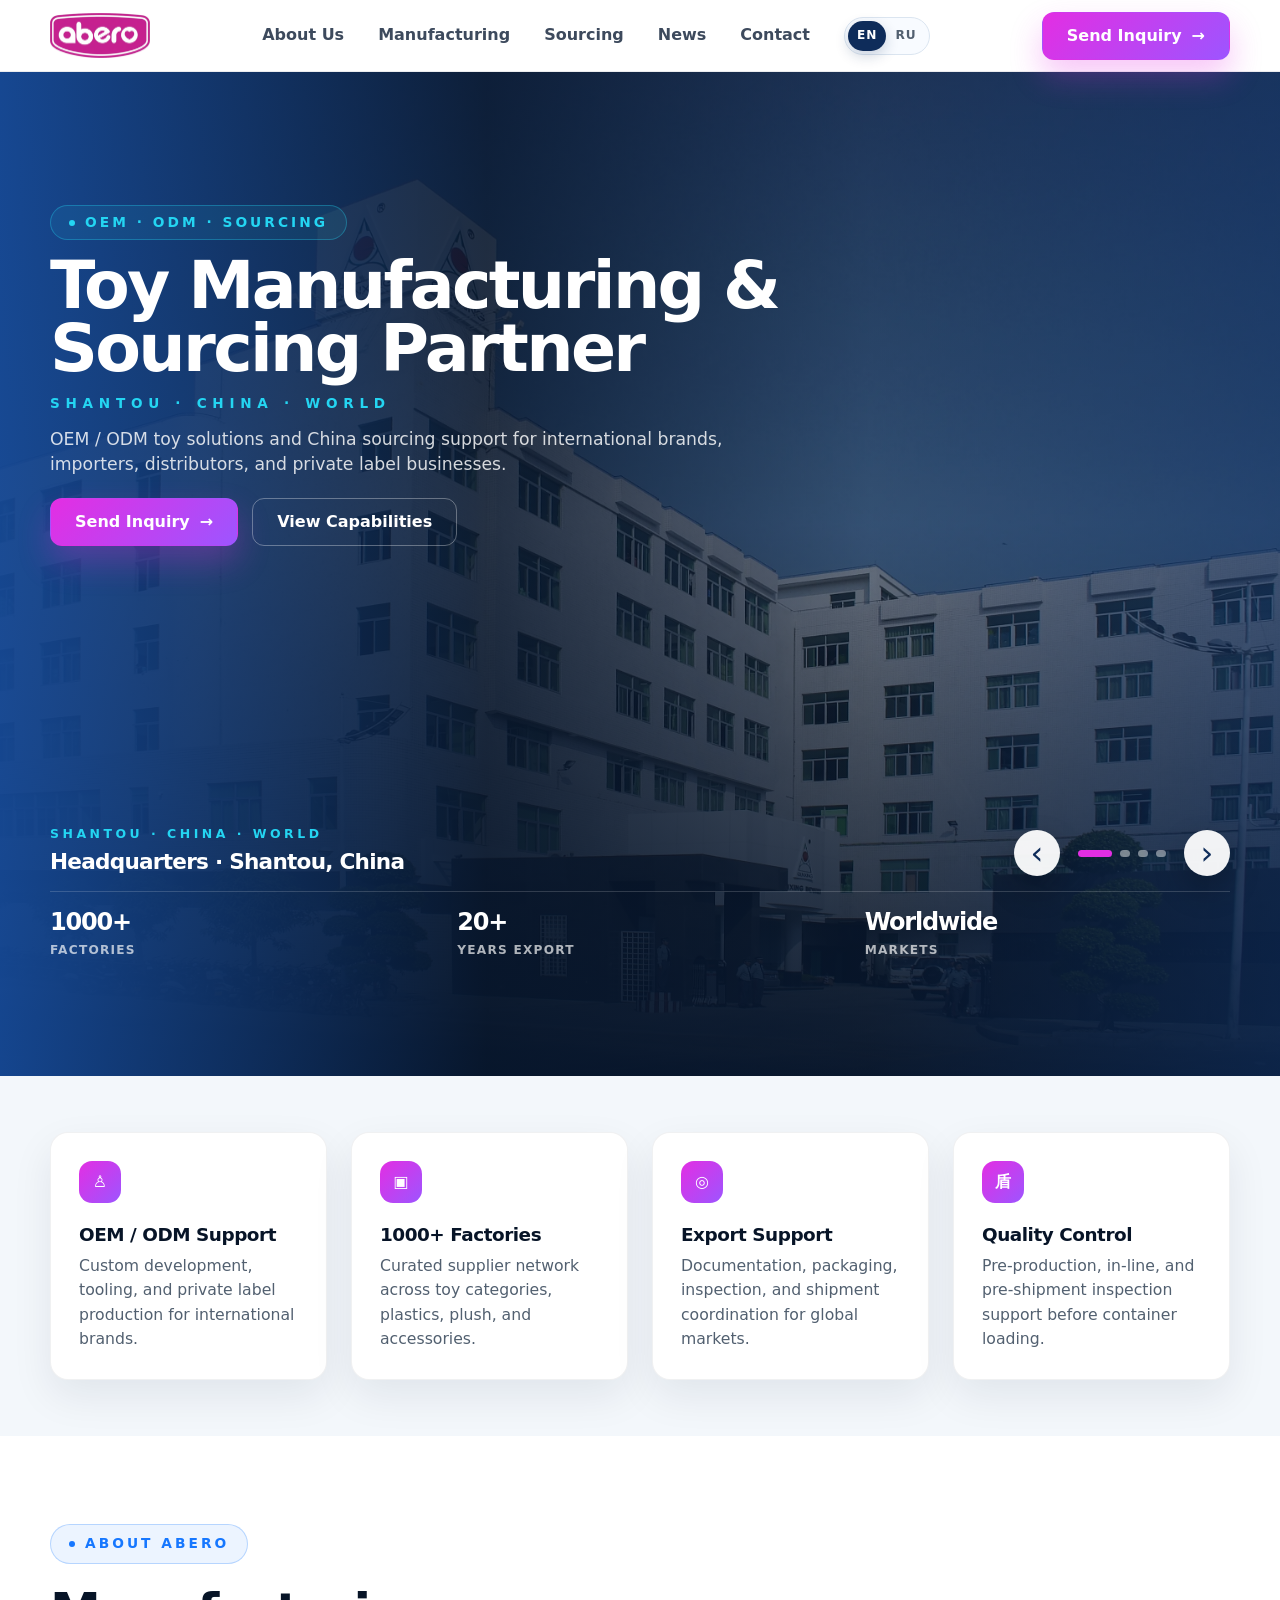
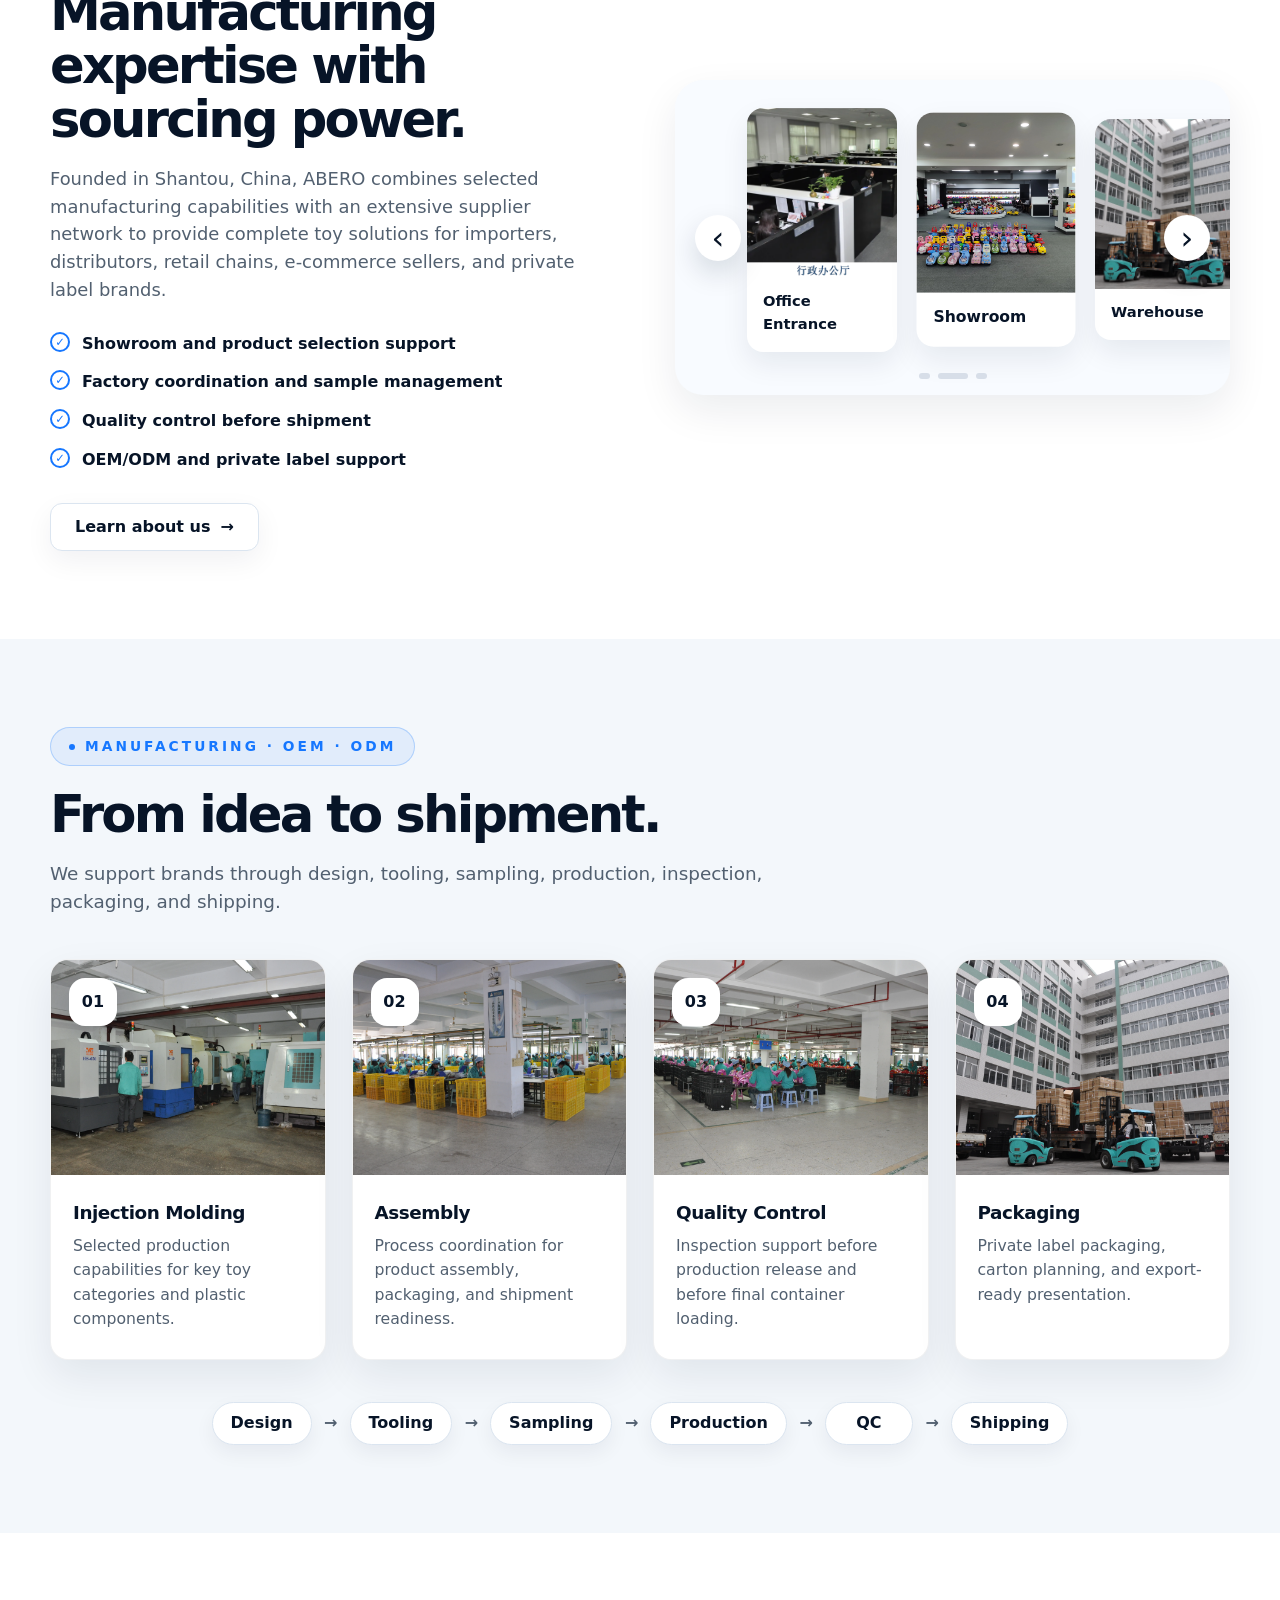
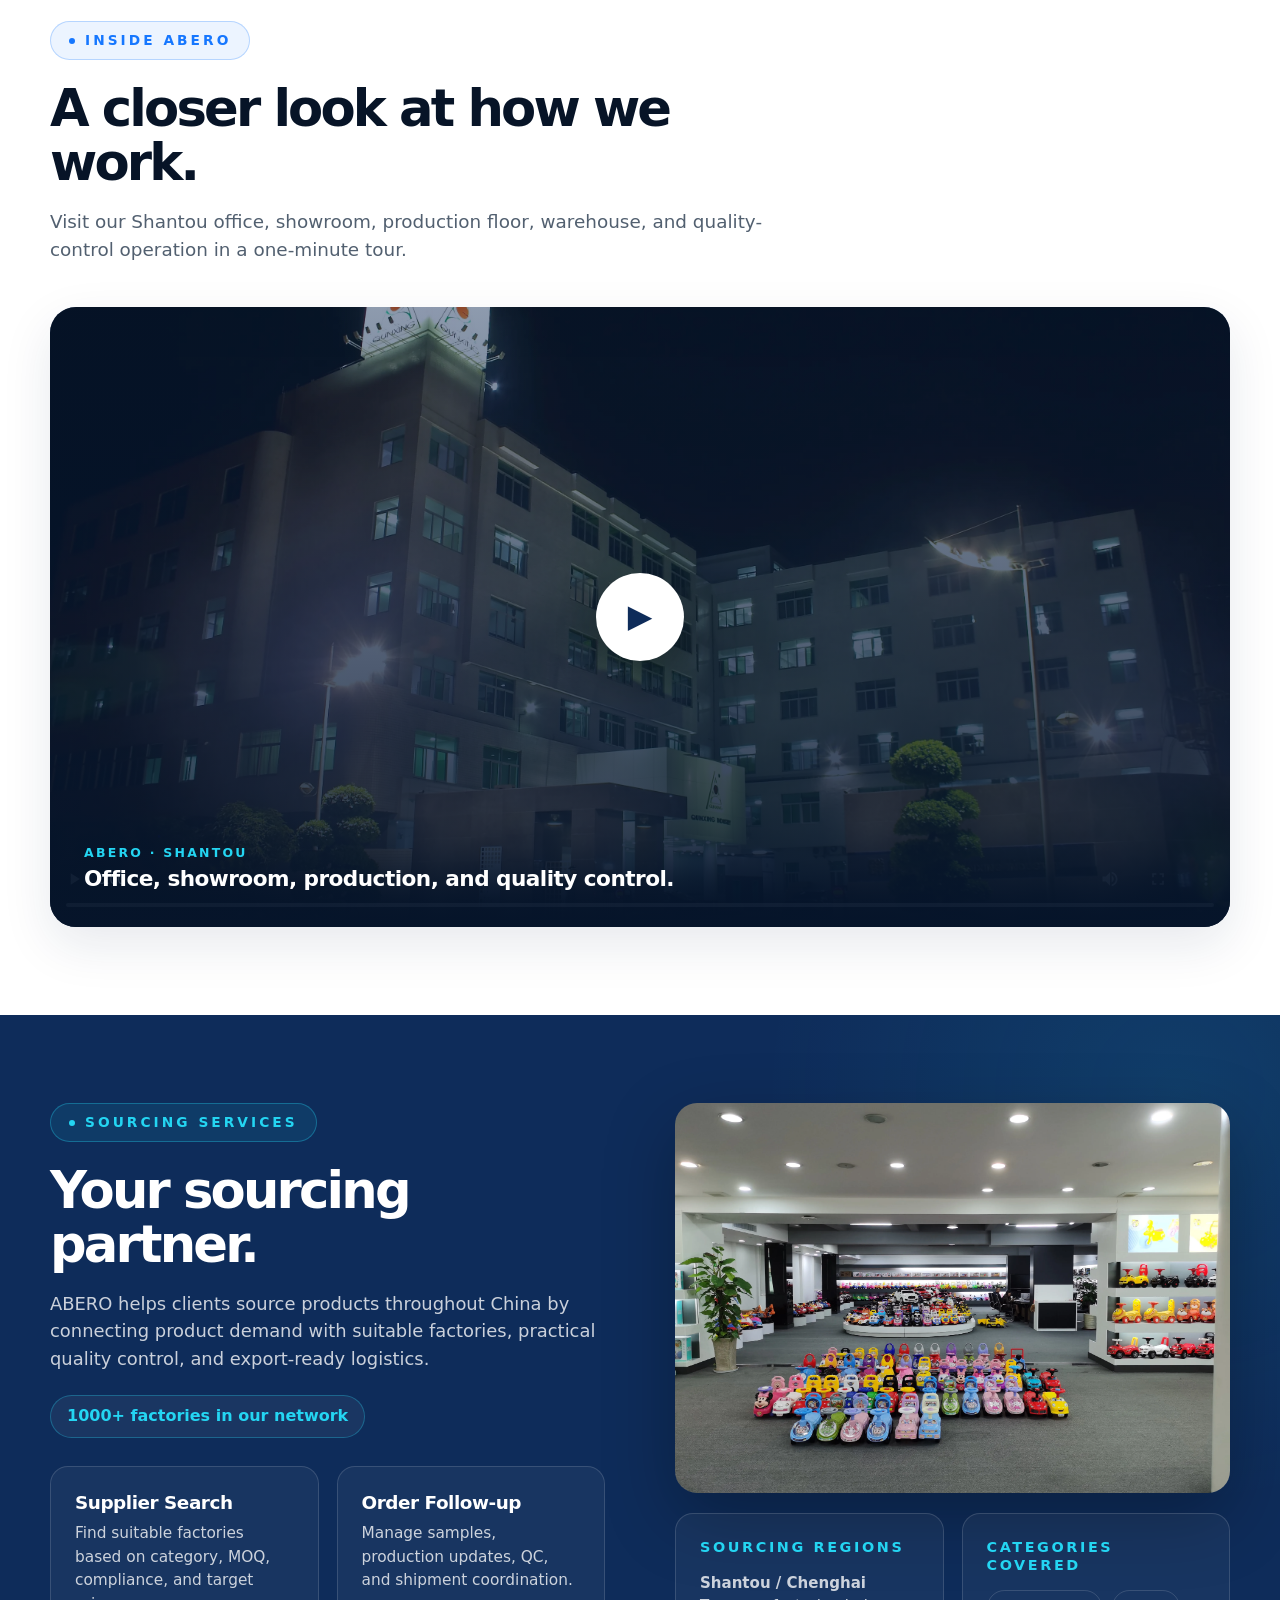
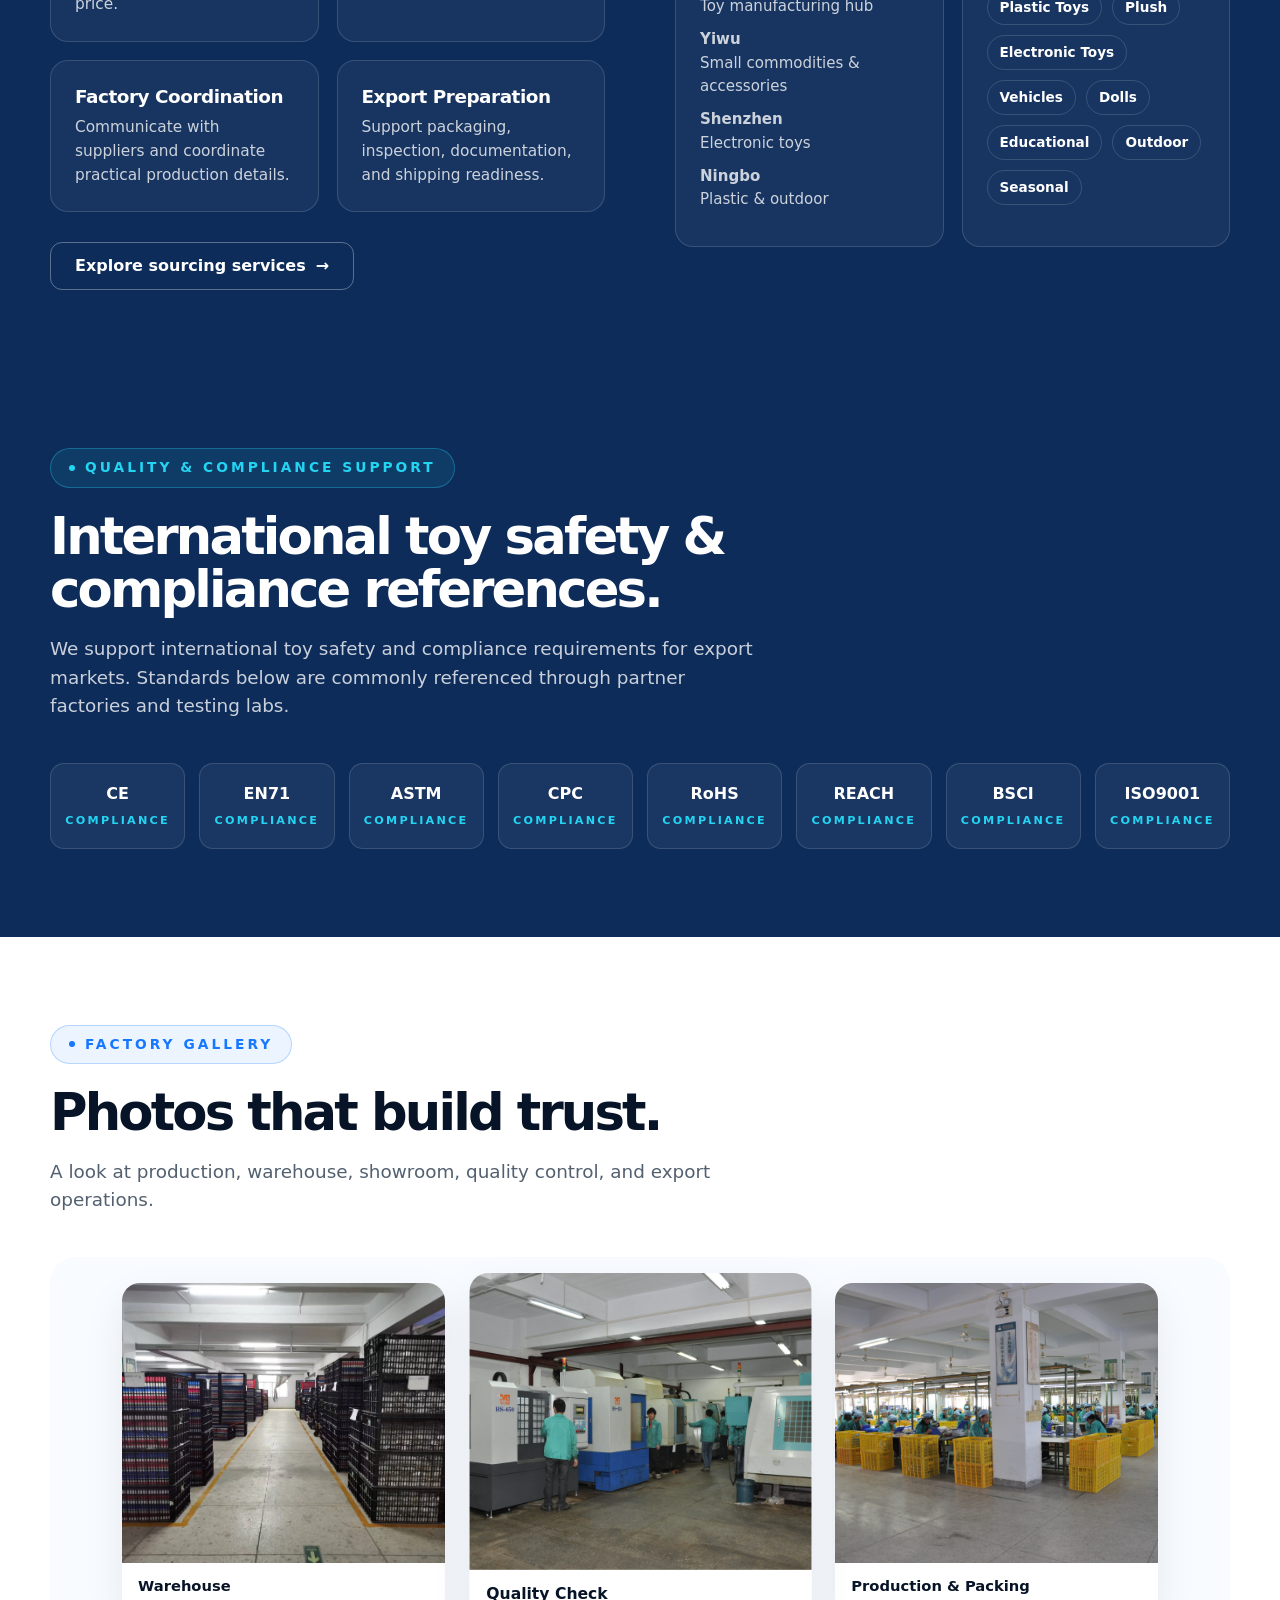
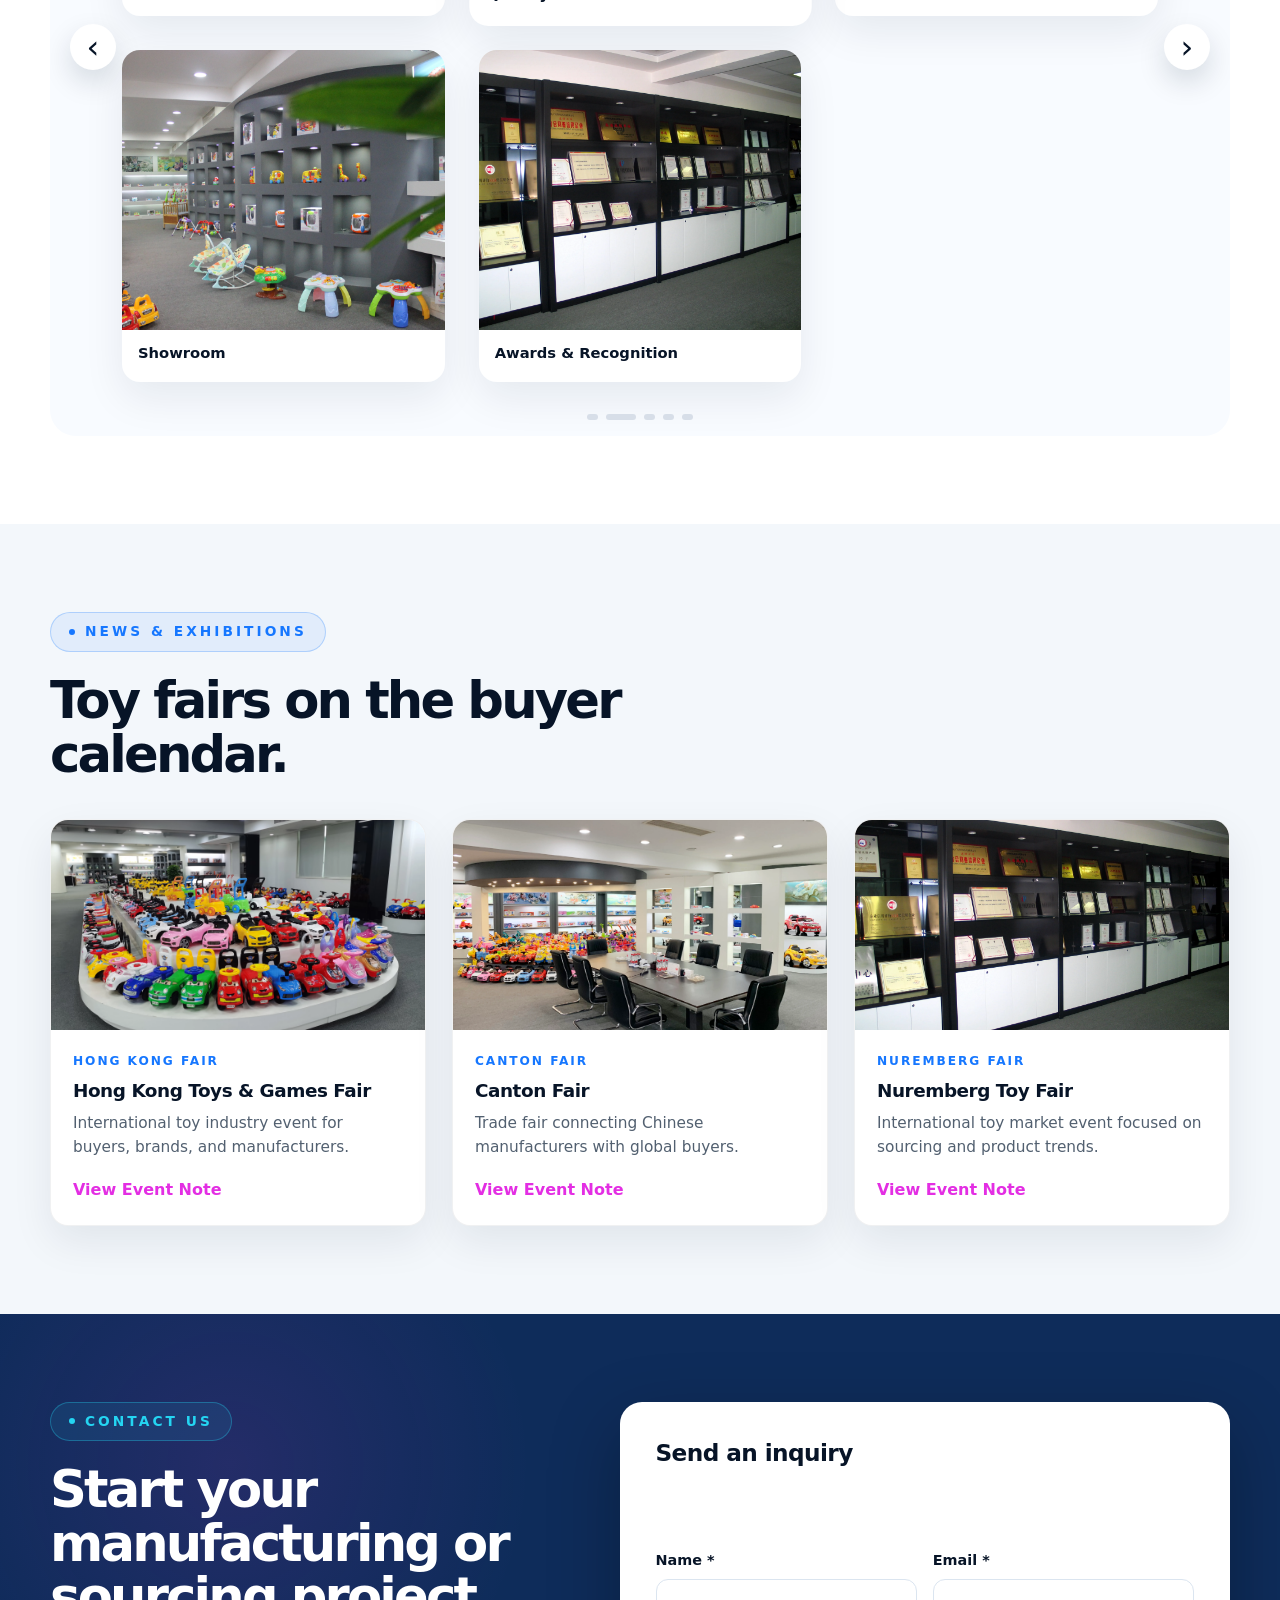
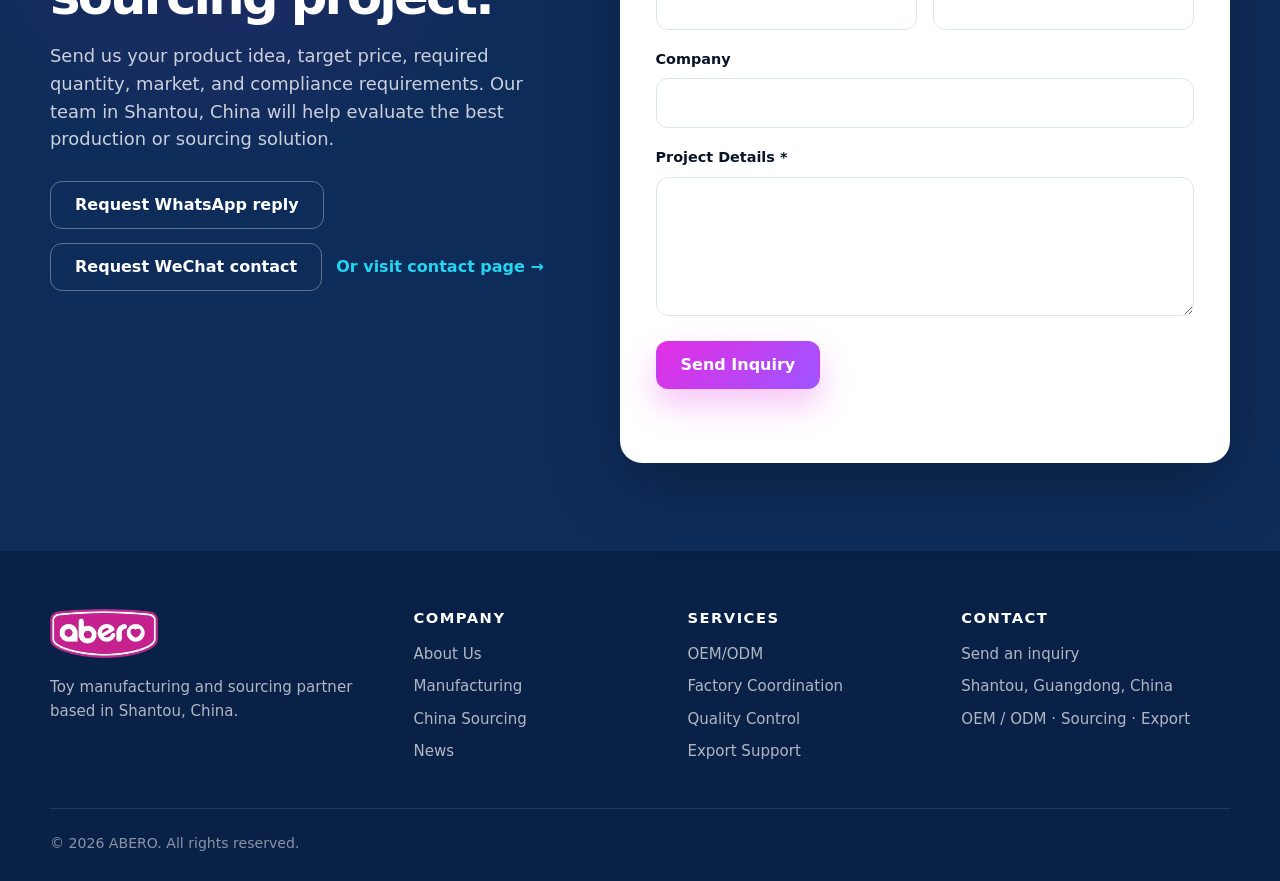
==== commit 33d9fe06: "Add Russian translations and language switcher Introduce client-side Russian i18n: add js/translatio" ====
--- a/index.html
+++ b/index.html
@@ -11,6 +11,7 @@
   />
 
   <link rel="stylesheet" href="styles/styles.css" />
+  <script src="js/translations.js" defer></script>
   <script src="js/main.js" defer></script>
 </head>
 
--- a/styles/styles.css
+++ b/styles/styles.css
@@ -3,8 +3,8 @@
    ========================= */
 
 :root {
-  --navy: #06152b;
-  --navy-2: #081d36;
+  --navy: #0e2c5a;
+  --navy-2: #175199;
   --navy-3: #0e223d;
   --white: #ffffff;
   --soft-white: #f8fbff;
@@ -28,7 +28,7 @@
   --radius-md: 18px;
   --radius-lg: 28px;
 
-  --shadow-soft: 0 18px 50px rgba(9, 24, 46, 0.1);
+  --shadow-soft: 0 18px 50px rgba(17, 42, 80, 0.1);
   --shadow-card: 0 16px 40px rgba(9, 24, 46, 0.08);
   --shadow-dark: 0 24px 70px rgba(0, 0, 0, 0.28);
 
@@ -202,6 +202,62 @@
 
 .main-nav a:hover {
   color: var(--magenta);
+}
+
+.language-switcher {
+  display: inline-flex;
+  align-items: center;
+  padding: 3px;
+  border: 1px solid var(--border);
+  border-radius: 999px;
+  background: var(--soft-white);
+}
+
+.language-option {
+  min-width: 36px;
+  min-height: 30px;
+  padding: 0 9px;
+  border: 0;
+  border-radius: 999px;
+  background: transparent;
+  color: var(--muted);
+  font-size: 0.76rem;
+  font-weight: 900;
+  letter-spacing: 0.08em;
+  transition: background 0.2s ease, color 0.2s ease, box-shadow 0.2s ease;
+}
+
+.language-option:hover {
+  color: var(--blue);
+}
+
+.language-option.is-active {
+  background: var(--navy);
+  color: var(--white);
+  box-shadow: 0 5px 14px rgba(14, 44, 90, 0.2);
+}
+
+.language-option:focus-visible {
+  outline: 3px solid rgba(22, 119, 255, 0.25);
+  outline-offset: 2px;
+}
+
+.language-russian .main-nav {
+  gap: 24px;
+}
+
+.language-russian .hero-copy-block h1 {
+  max-width: 860px;
+  font-size: clamp(3.1rem, 5.8vw, 5.9rem);
+}
+
+.language-russian .page-hero-inner h1 {
+  font-size: clamp(3.2rem, 6vw, 5.8rem);
+  letter-spacing: -0.045em;
+}
+
+.language-russian .hero-stats-fsbig strong {
+  font-size: 1.5rem;
 }
 
 .header-actions {
@@ -387,10 +443,10 @@
   background:
     linear-gradient(
       90deg,
-      rgba(6, 21, 43, 0.96) 0%,
+      rgba(21, 71, 146, 0.96) 0%,
       rgba(6, 21, 43, 0.84) 38%,
       rgba(6, 21, 43, 0.48) 68%,
-      rgba(6, 21, 43, 0.68) 100%
+      rgba(12, 40, 83, 0.68) 100%
     ),
     linear-gradient(
       to top,
@@ -540,6 +596,69 @@
   font-weight: 900;
   letter-spacing: 0.1em;
   text-transform: uppercase;
+}
+
+/*
+ * Wide screens are not always tall screens. Keep the desktop hero cinematic
+ * on large displays, but compact its typography and spacing when the available
+ * height is limited so the flowing copy cannot collide with the bottom rail.
+ */
+@media (min-width: 821px) and (max-height: 1050px) {
+  .hero-fsbig,
+  .hero-fsbig-inner {
+    min-height: max(calc(100svh - var(--header-height)), 760px);
+  }
+
+  .hero-fsbig-inner {
+    padding-top: clamp(34px, 5vh, 58px);
+    padding-bottom: 30px;
+  }
+
+  .hero-copy-block {
+    max-width: 940px;
+  }
+
+  .hero-copy-block .section-pill {
+    margin-bottom: 14px;
+    padding-block: 6px;
+  }
+
+  .hero-copy-block h1 {
+    max-width: 940px;
+    margin-bottom: 14px;
+    font-size: clamp(3.4rem, 5.2vw, 5.7rem);
+    line-height: 0.94;
+  }
+
+  .language-russian .hero-copy-block h1 {
+    max-width: 980px;
+    font-size: clamp(3.2rem, 4.8vw, 5.2rem);
+  }
+
+  .hero-copy-block .location-line {
+    margin-bottom: 12px;
+  }
+
+  .hero-copy-block .hero-text {
+    max-width: 720px;
+    margin-bottom: 20px;
+    font-size: 1.08rem;
+    line-height: 1.5;
+  }
+
+  .hero-slide-info,
+  .hero-controls {
+    bottom: 112px;
+  }
+
+  .hero-stats-fsbig {
+    bottom: 28px;
+    padding-top: 18px;
+  }
+
+  .hero-stats-fsbig strong {
+    font-size: 1.5rem;
+  }
 }
 
 /* =========================
@@ -1270,7 +1389,7 @@
 
 .site-footer {
   padding: 58px 0 26px;
-  background: #030b18;
+  background: #092147;
   color: var(--white);
 }
 
@@ -1398,6 +1517,11 @@
     gap: 20px;
   }
 
+  .language-russian .main-nav {
+    gap: 16px;
+    font-size: 0.94rem;
+  }
+
   .process-grid,
   .trust-grid {
     grid-template-columns: repeat(2, 1fr);
@@ -1452,6 +1576,15 @@
     order: 5;
   }
 
+  .main-nav .language-switcher {
+    margin-top: 4px;
+  }
+
+  .language-russian .main-nav {
+    gap: 16px;
+    font-size: 1rem;
+  }
+
   .main-nav.is-open {
     display: flex;
   }
@@ -1484,6 +1617,10 @@
 
   .hero-copy-block h1 {
     font-size: clamp(3rem, 12vw, 5rem);
+  }
+
+  .language-russian .hero-copy-block h1 {
+    font-size: clamp(2.6rem, 10vw, 4.2rem);
   }
 
   .hero-copy-block .hero-text {
@@ -2454,6 +2591,10 @@
     font-size: clamp(3rem, 12vw, 5rem);
   }
 
+  .language-russian .page-hero-inner h1 {
+    font-size: clamp(2.7rem, 10.5vw, 4.3rem);
+  }
+
   .page-hero-inner > p {
     font-size: 1.05rem;
   }
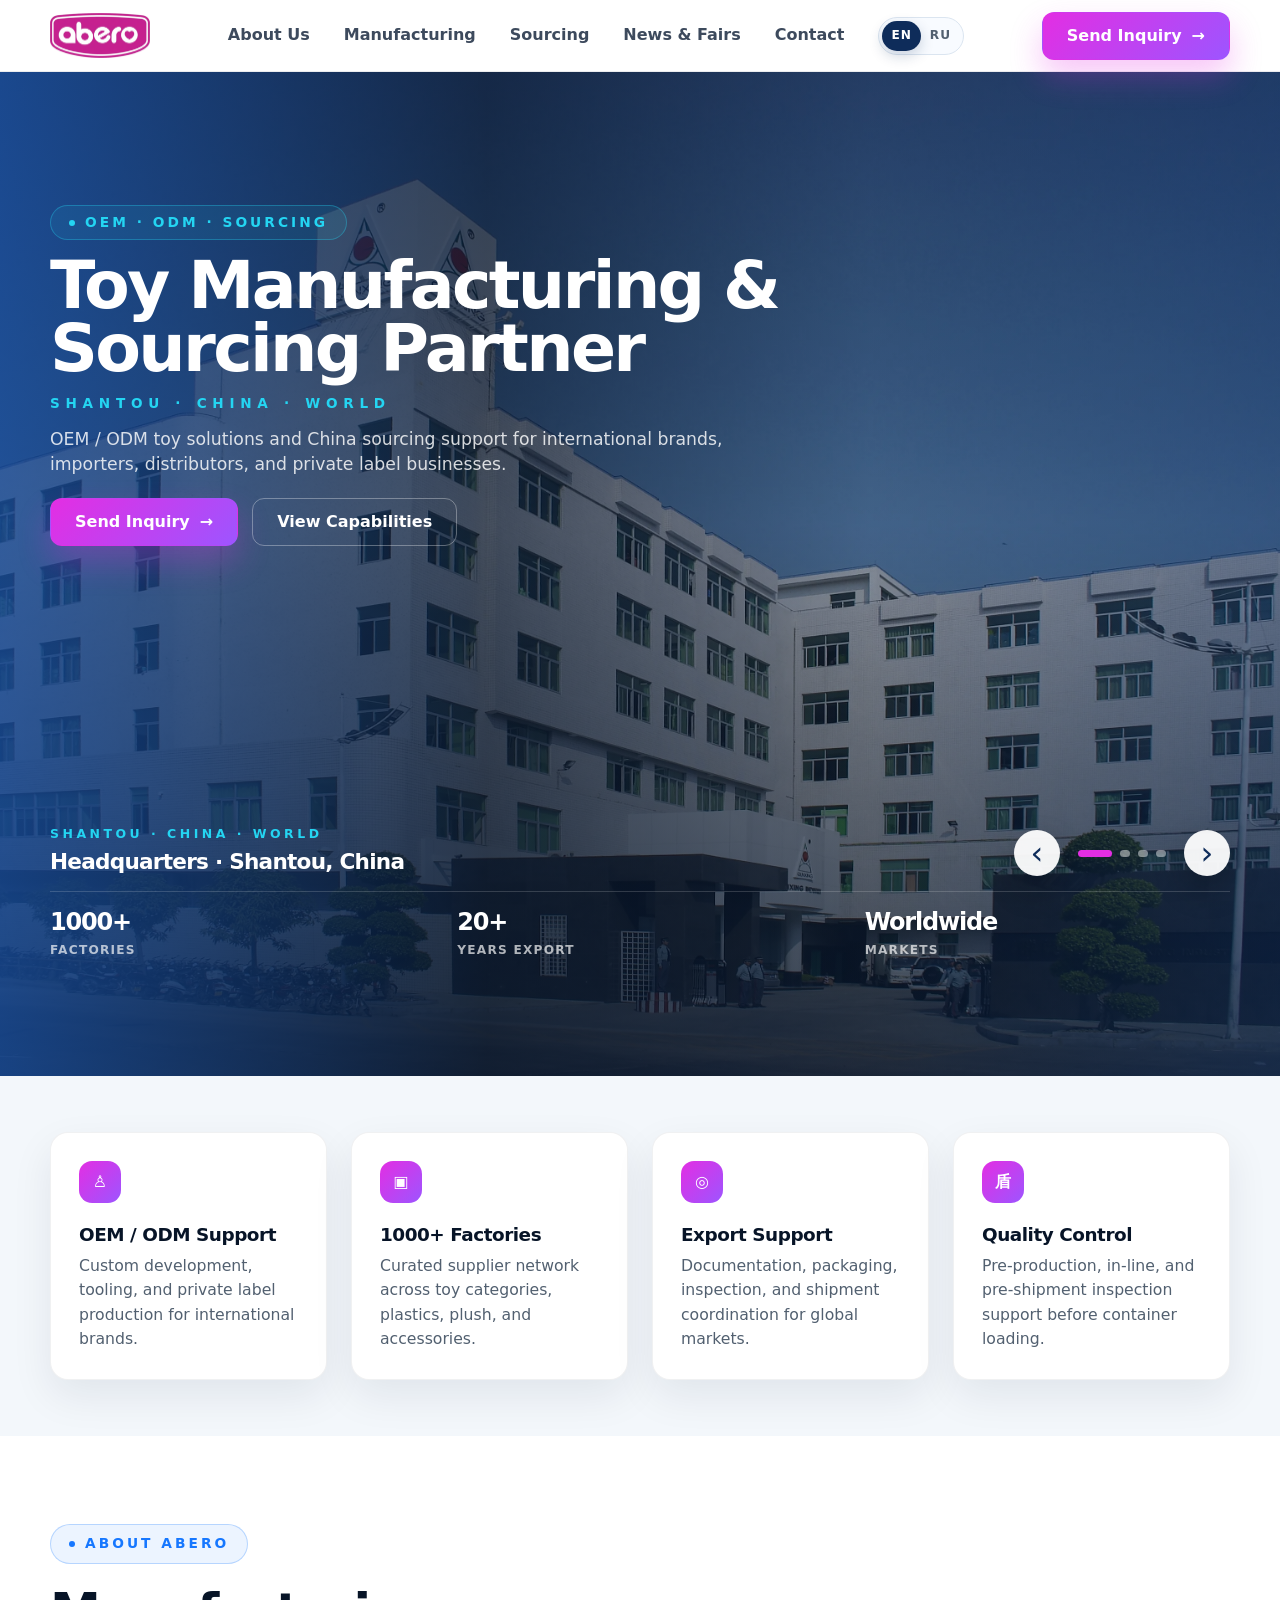
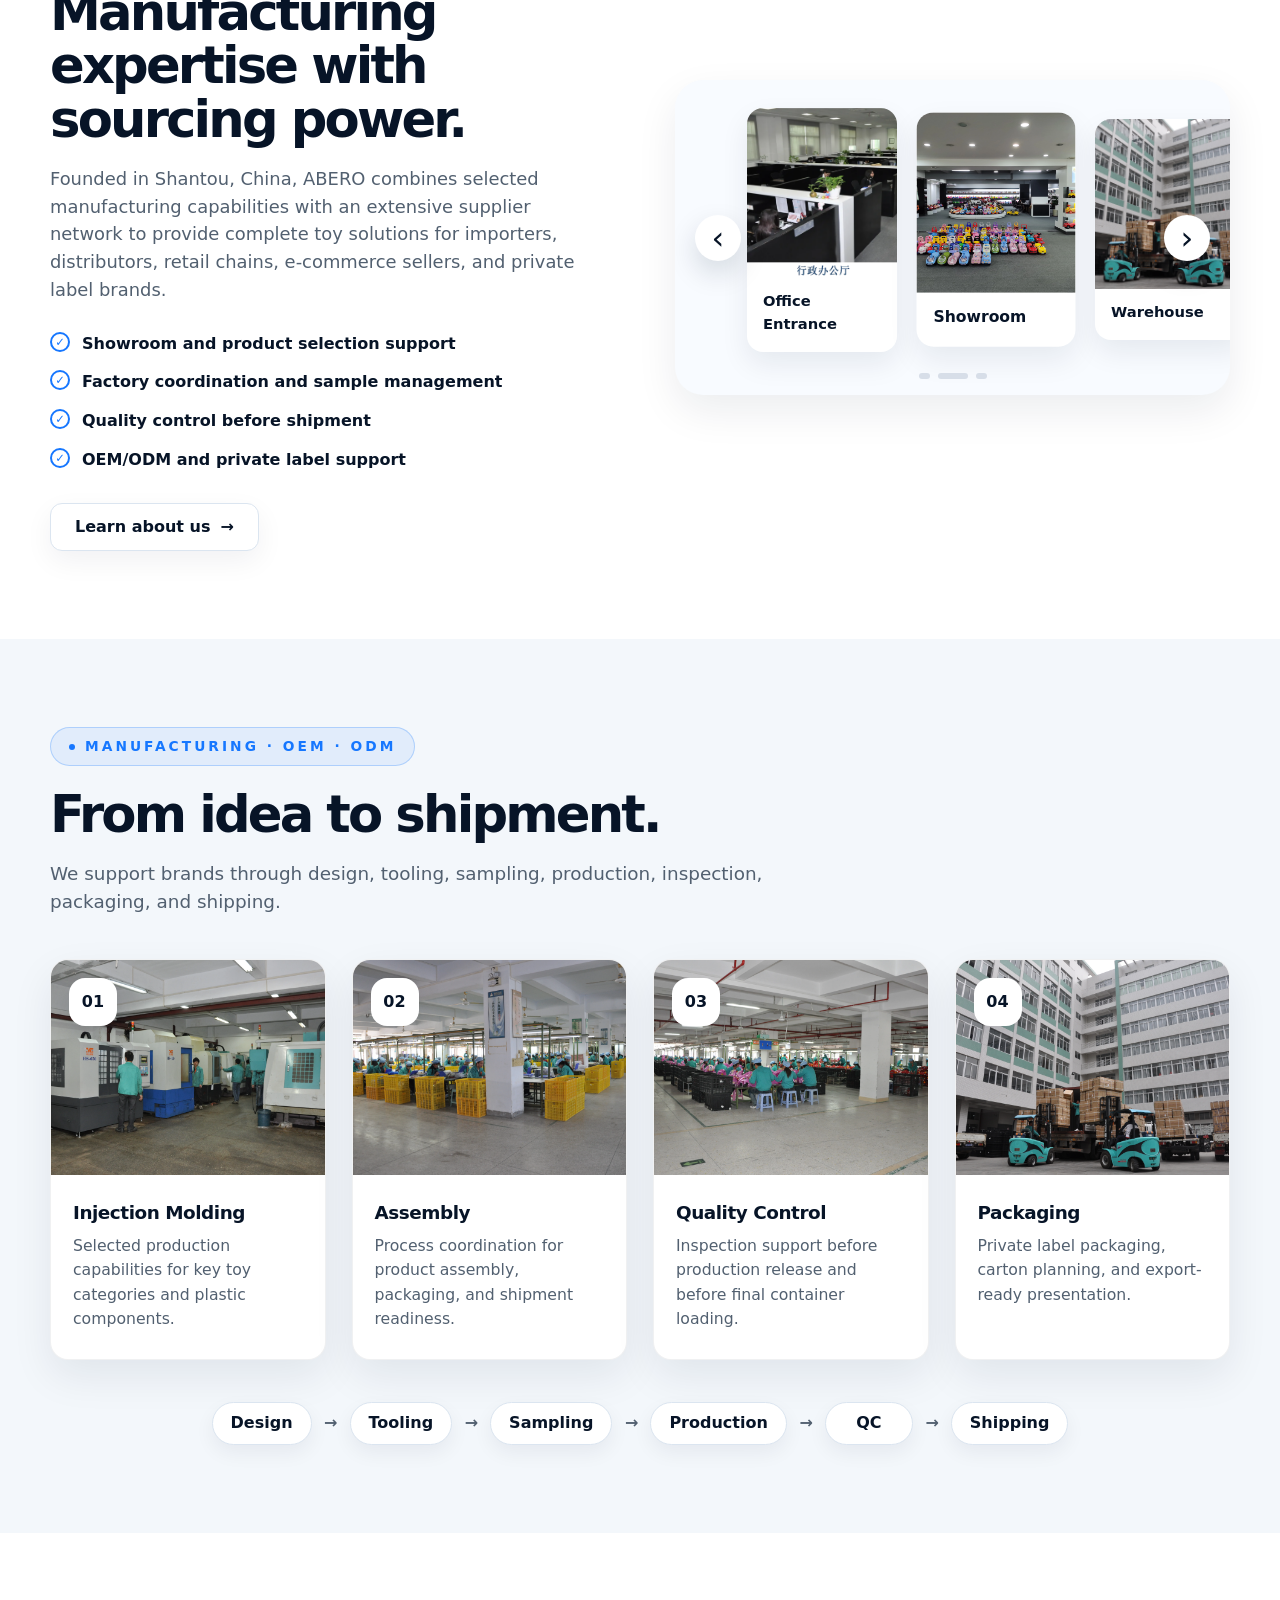
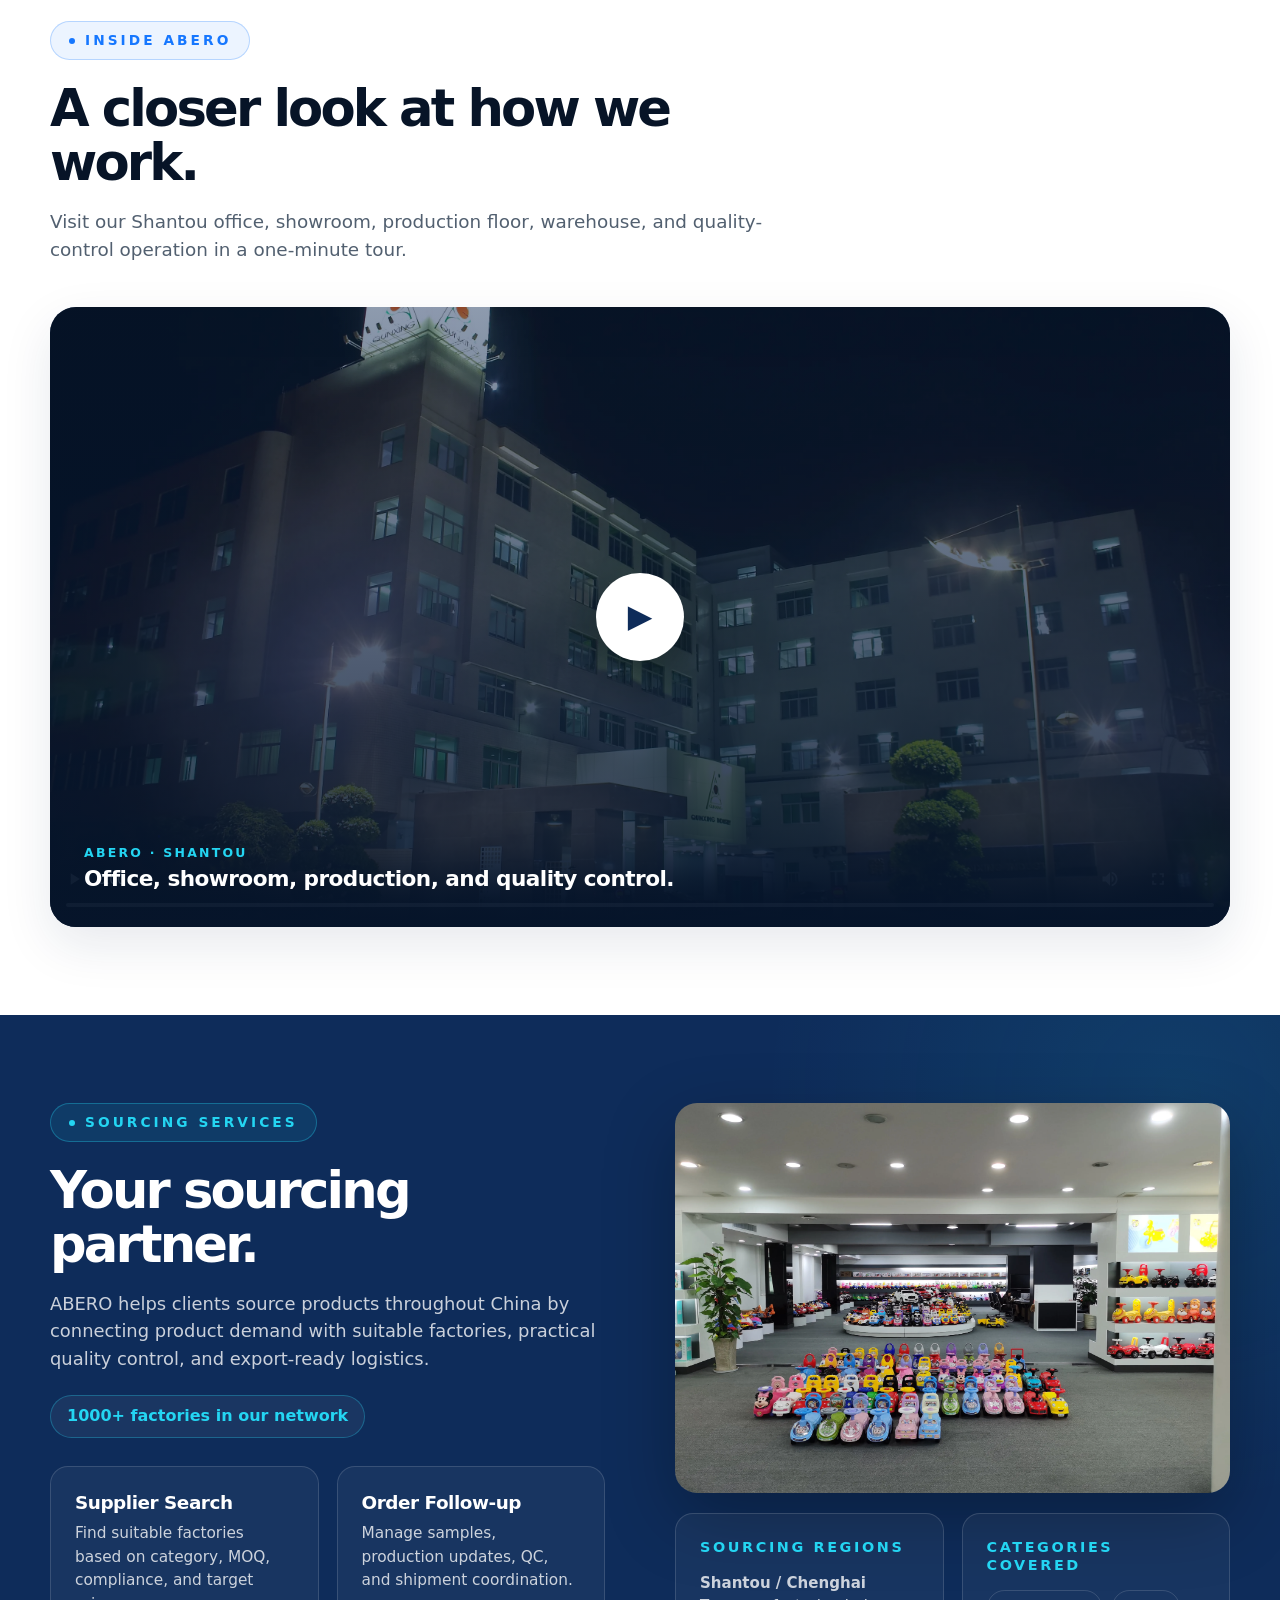
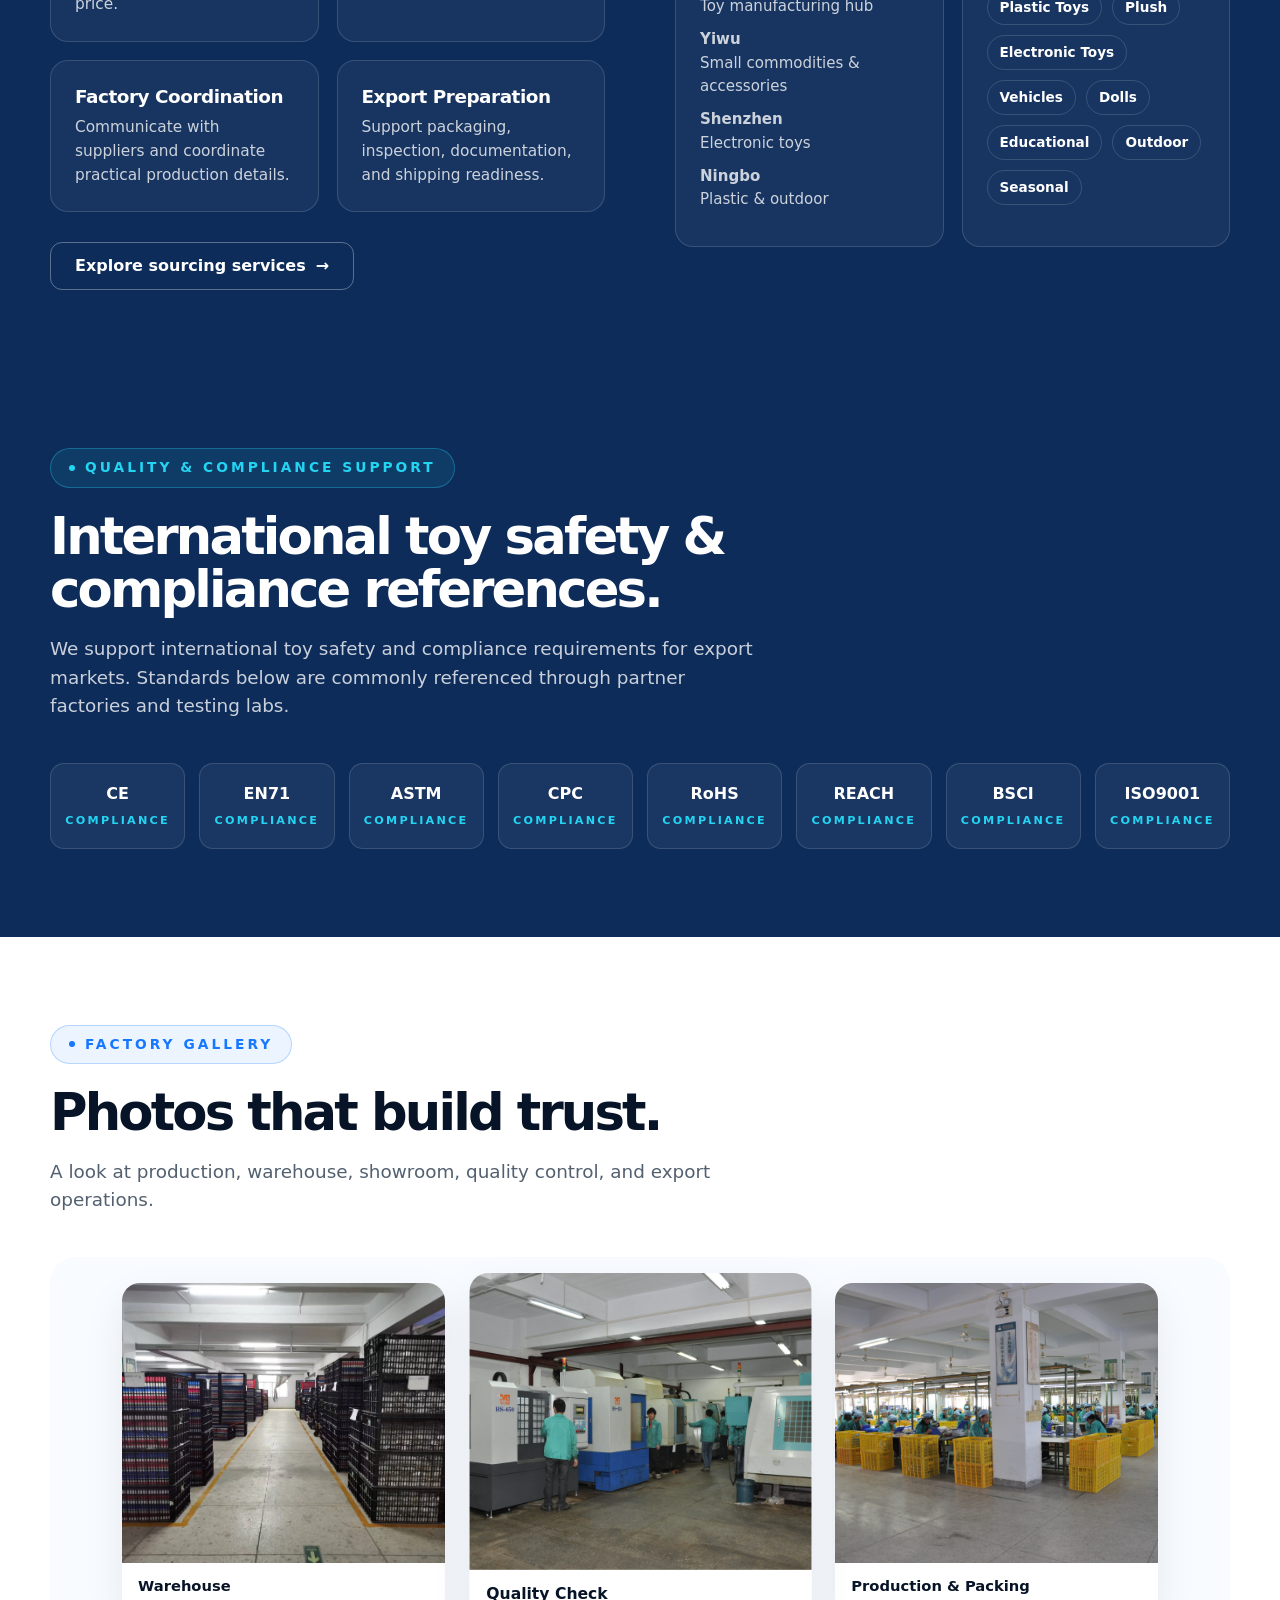
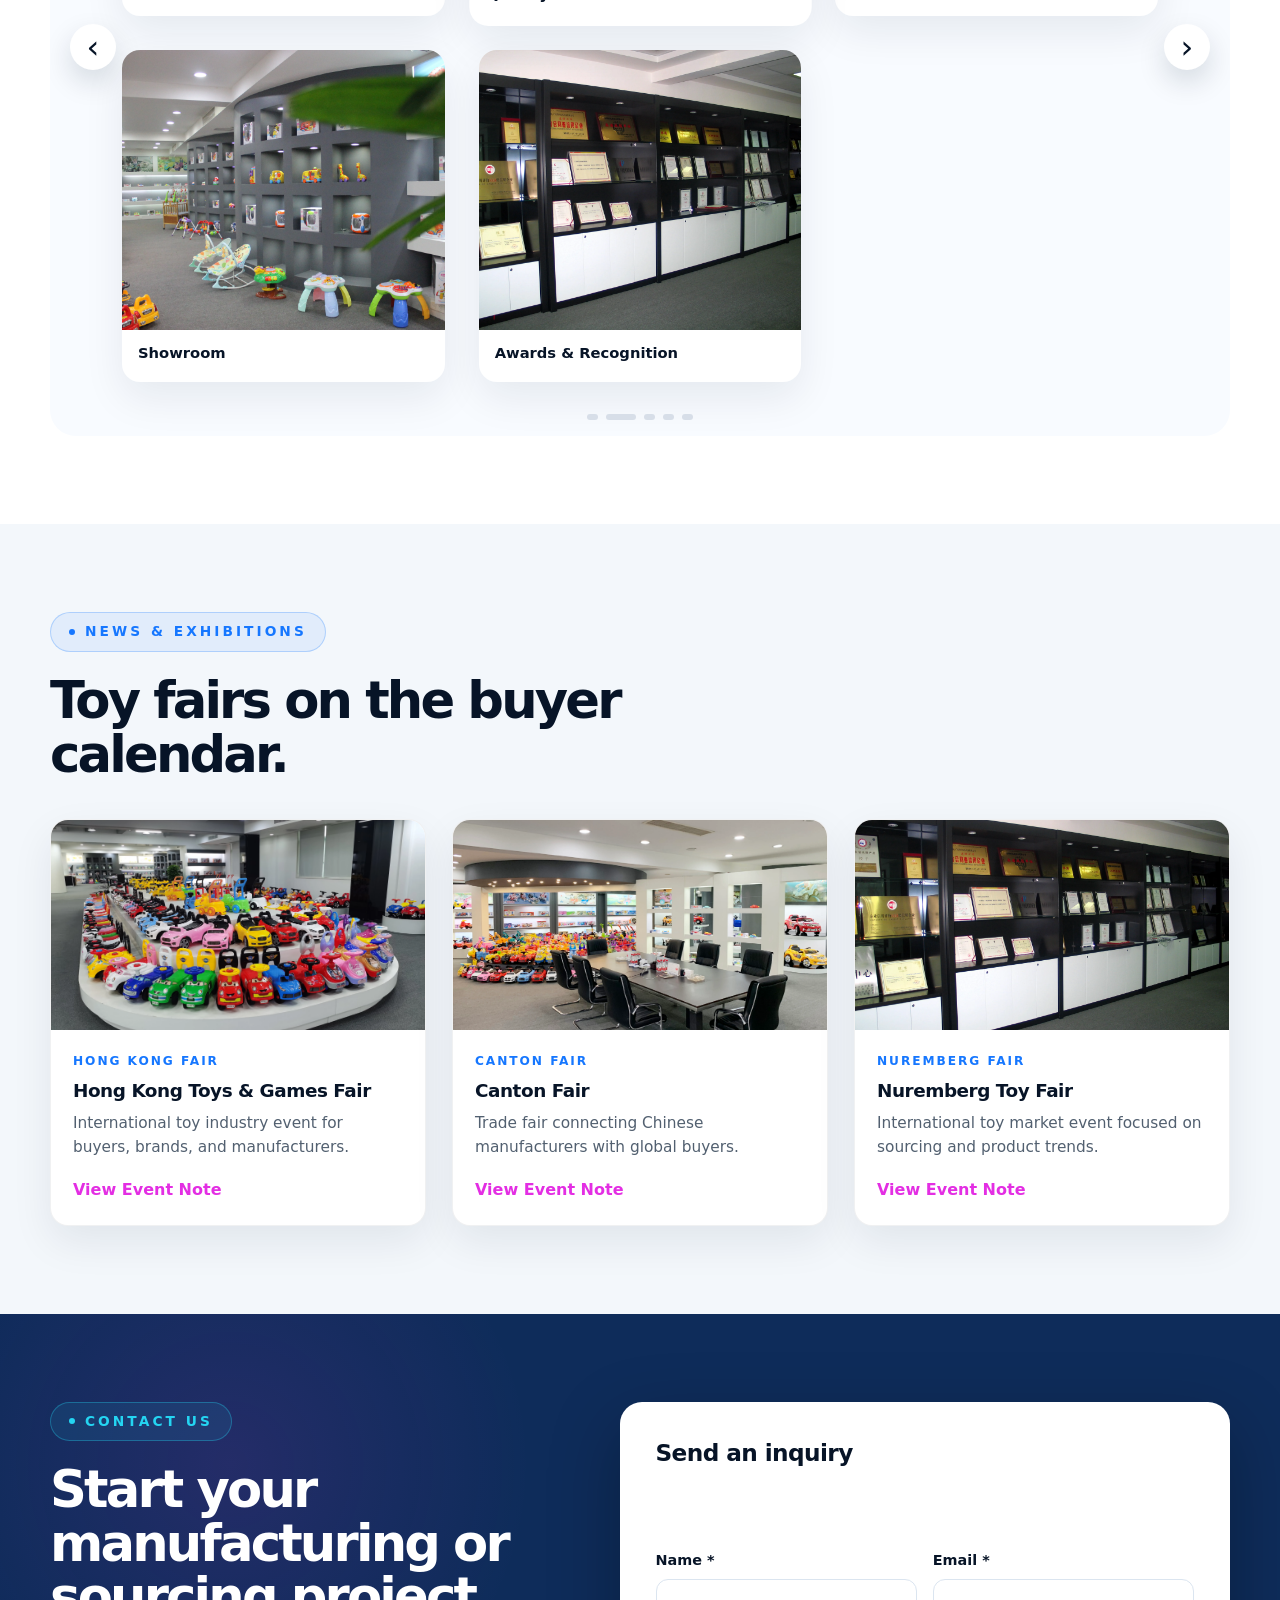
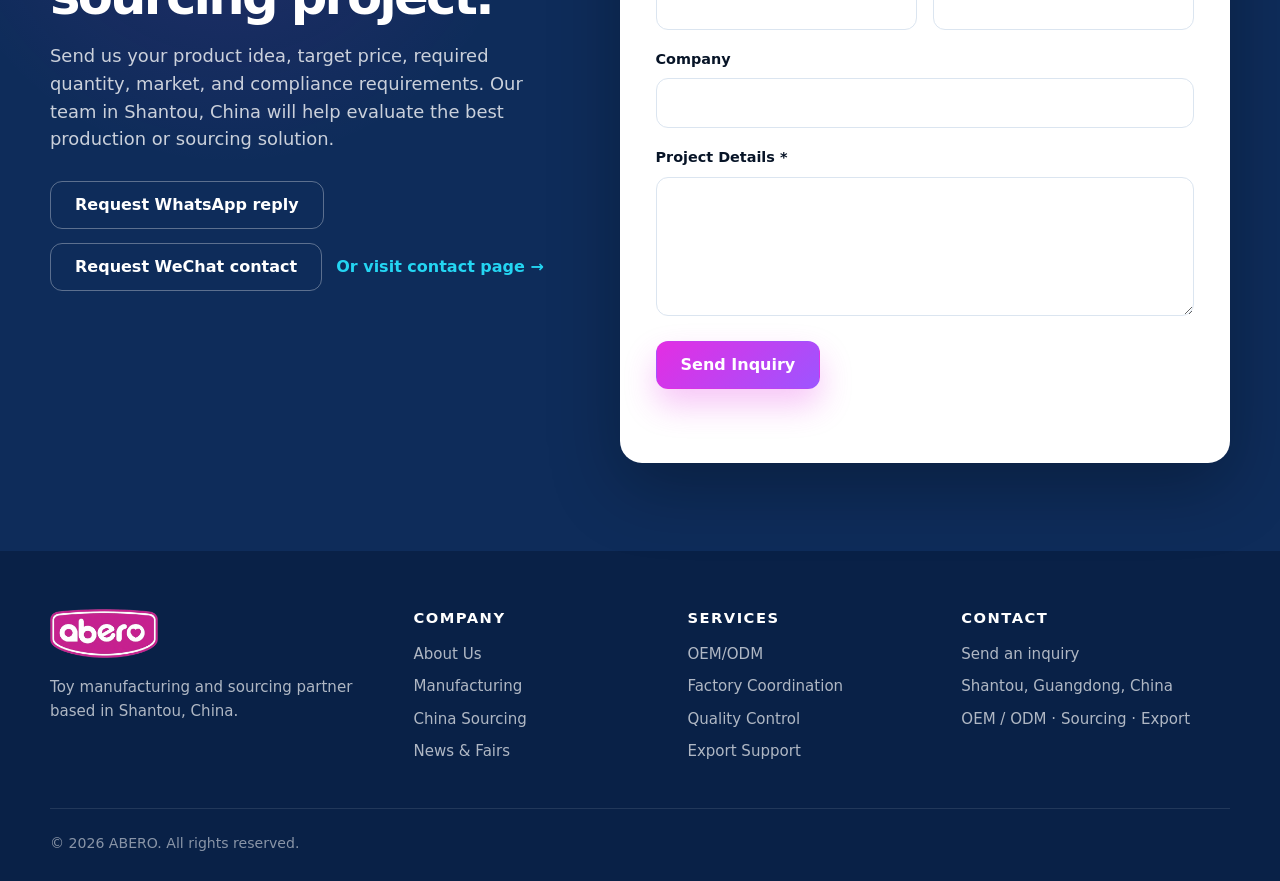
==== commit 3d203713: "Revamp site content, layout, and translations Large content and UI update across the site: revised c" ====
--- a/index.html
+++ b/index.html
@@ -1,622 +1,664 @@
-<!DOCTYPE html>
+<!doctype html>
 <html lang="en">
-<head>
-  <meta charset="UTF-8" />
-  <meta name="viewport" content="width=device-width, initial-scale=1.0" />
-
-  <title>ABERO — Toy Manufacturing & Sourcing Partner</title>
-  <meta
-    name="description"
-    content="ABERO is a China-based toy manufacturing, OEM/ODM, and sourcing partner for international brands, importers, distributors, and private label businesses."
-  />
-
-  <link rel="stylesheet" href="styles/styles.css" />
-  <script src="js/translations.js" defer></script>
-  <script src="js/main.js" defer></script>
-</head>
-
-<body>
-  <!-- Header -->
-  <header class="site-header">
-    <div class="container header-inner">
-      <a href="index.html" class="logo-link" aria-label="ABERO homepage">
-        <img src="assets/icons/abero-logo.png" alt="ABERO logo" class="site-logo" />
-      </a>
-
-      <button class="mobile-menu-toggle" type="button" aria-label="Open menu" aria-expanded="false">
-        <span></span>
-        <span></span>
-        <span></span>
-      </button>
-
-      <nav class="main-nav">
-        <a href="about.html">About Us</a>
-        <a href="manufacturing.html">Manufacturing</a>
-        <a href="sourcing.html">Sourcing</a>
-        <a href="news.html">News</a>
-        <a href="contact.html">Contact</a>
-      </nav>
-
-      <div class="header-actions">
-        <a href="contact.html#inquiry" class="btn btn-primary">
-          Send Inquiry
-          <span>→</span>
+  <head>
+    <meta charset="UTF-8" />
+    <meta name="viewport" content="width=device-width, initial-scale=1.0" />
+
+    <title>ABERO — Toy Manufacturing & Sourcing Partner</title>
+    <meta
+      name="description"
+      content="ABERO is a China-based toy manufacturing, OEM/ODM, and sourcing partner for international brands, importers, distributors, and private label businesses."
+    />
+
+    <link rel="stylesheet" href="styles/styles.css" />
+    <script src="js/translations.js" defer></script>
+    <script src="js/main.js" defer></script>
+  </head>
+
+  <body>
+    <!-- Header -->
+    <header class="site-header">
+      <div class="container header-inner">
+        <a href="index.html" class="logo-link" aria-label="ABERO homepage">
+          <img src="assets/icons/abero-logo.png" alt="ABERO logo" class="site-logo" />
         </a>
+
+        <button
+          class="mobile-menu-toggle"
+          type="button"
+          aria-label="Open menu"
+          aria-expanded="false"
+        >
+          <span></span>
+          <span></span>
+          <span></span>
+        </button>
+
+        <nav class="main-nav">
+          <a href="about.html">About Us</a>
+          <a href="manufacturing.html">Manufacturing</a>
+          <a href="sourcing.html">Sourcing</a>
+          <a href="news.html">News &amp; Fairs</a>
+          <a href="contact.html">Contact</a>
+        </nav>
+
+        <div class="header-actions">
+          <a href="contact.html#inquiry" class="btn btn-primary">
+            Send Inquiry
+            <span>→</span>
+          </a>
+        </div>
+      </div>
+    </header>
+
+    <main>
+      <!-- Hero -->
+      <section class="hero-fsbig" id="top">
+        <div class="hero-bg-slider">
+          <article class="hero-bg-slide active">
+            <img src="assets/images/main-building.webp" alt="ABERO headquarters in Shantou" />
+          </article>
+
+          <article class="hero-bg-slide">
+            <img src="assets/images/office-fd.webp" alt="ABERO office front desk" />
+          </article>
+
+          <article class="hero-bg-slide">
+            <img src="assets/images/showroom-left.webp" alt="ABERO showroom" />
+          </article>
+
+          <article class="hero-bg-slide">
+            <img src="assets/images/showroom-podium-1.webp" alt="ABERO showroom podium with toys" />
+          </article>
+        </div>
+
+        <div class="hero-overlay"></div>
+
+        <div class="container hero-fsbig-inner">
+          <div class="hero-copy-block">
+            <div class="section-pill section-pill-dark">
+              <span></span>
+              OEM · ODM · Sourcing
+            </div>
+
+            <h1>Toy Manufacturing &amp; Sourcing Partner</h1>
+
+            <p class="location-line">SHANTOU · CHINA · WORLD</p>
+
+            <p class="hero-text">
+              OEM / ODM toy solutions and China sourcing support for international brands,
+              importers, distributors, and private label businesses.
+            </p>
+
+            <div class="hero-actions">
+              <a href="#contact" class="btn btn-primary">Send Inquiry <span>→</span></a>
+              <a href="#manufacturing" class="btn btn-outline">View Capabilities</a>
+            </div>
+          </div>
+
+          <div class="hero-slide-info">
+            <p class="hero-slide-kicker">SHANTOU · CHINA · WORLD</p>
+            <h2>Headquarters · Shantou, China</h2>
+          </div>
+
+          <div class="hero-controls">
+            <button class="hero-arrow hero-prev" type="button" aria-label="Previous slide">
+              ‹
+            </button>
+
+            <div class="hero-dots">
+              <button class="active" type="button" aria-label="Slide 1"></button>
+              <button type="button" aria-label="Slide 2"></button>
+              <button type="button" aria-label="Slide 3"></button>
+              <button type="button" aria-label="Slide 4"></button>
+            </div>
+
+            <button class="hero-arrow hero-next" type="button" aria-label="Next slide">›</button>
+          </div>
+
+          <div class="hero-stats-fsbig">
+            <div>
+              <strong>1000+</strong>
+              <span>Factories</span>
+            </div>
+
+            <div>
+              <strong>20+</strong>
+              <span>Years Export</span>
+            </div>
+
+            <div>
+              <strong>Worldwide</strong>
+              <span>Markets</span>
+            </div>
+          </div>
+        </div>
+      </section>
+
+      <!-- Trust Cards -->
+      <section class="trust-section">
+        <div class="container trust-grid">
+          <article class="trust-card">
+            <div class="trust-icon">♙</div>
+            <h3>OEM / ODM Support</h3>
+            <p>
+              Custom development, tooling, and private label production for international brands.
+            </p>
+          </article>
+
+          <article class="trust-card">
+            <div class="trust-icon">▣</div>
+            <h3>1000+ Factories</h3>
+            <p>Curated supplier network across toy categories, plastics, plush, and accessories.</p>
+          </article>
+
+          <article class="trust-card">
+            <div class="trust-icon">◎</div>
+            <h3>Export Support</h3>
+            <p>
+              Documentation, packaging, inspection, and shipment coordination for global markets.
+            </p>
+          </article>
+
+          <article class="trust-card">
+            <div class="trust-icon">盾</div>
+            <h3>Quality Control</h3>
+            <p>
+              Pre-production, in-line, and pre-shipment inspection support before container loading.
+            </p>
+          </article>
+        </div>
+      </section>
+
+      <!-- About -->
+      <section class="about-section" id="about">
+        <div class="container two-column">
+          <div class="section-copy">
+            <div class="section-pill">
+              <span></span>
+              About Abero
+            </div>
+
+            <h2>Manufacturing expertise with sourcing power.</h2>
+
+            <p>
+              Founded in Shantou, China, ABERO combines selected manufacturing capabilities with an
+              extensive supplier network to provide complete toy solutions for importers,
+              distributors, retail chains, e-commerce sellers, and private label brands.
+            </p>
+
+            <ul class="check-list">
+              <li>Showroom and product selection support</li>
+              <li>Factory coordination and sample management</li>
+              <li>Quality control before shipment</li>
+              <li>OEM/ODM and private label support</li>
+            </ul>
+
+            <a href="about.html" class="btn btn-light">Learn about us <span>→</span></a>
+          </div>
+
+          <div class="image-carousel carousel card-carousel" data-carousel="about">
+            <button class="carousel-btn carousel-prev" type="button" aria-label="Previous image">
+              ‹
+            </button>
+
+            <div class="carousel-track">
+              <article class="image-slide">
+                <img src="assets/images/office-in.webp" alt="Office entrance" />
+                <p>Office Entrance</p>
+              </article>
+
+              <article class="image-slide active">
+                <img src="assets/images/showroom-wide.webp" alt="Showroom" />
+                <p>Showroom</p>
+              </article>
+
+              <article class="image-slide">
+                <img src="assets/images/storage-1.webp" alt="Warehouse" />
+                <p>Warehouse</p>
+              </article>
+            </div>
+
+            <button class="carousel-btn carousel-next" type="button" aria-label="Next image">
+              ›
+            </button>
+            <div class="carousel-dots"></div>
+          </div>
+        </div>
+      </section>
+
+      <!-- Manufacturing -->
+      <section class="manufacturing-section light-section" id="manufacturing">
+        <div class="container">
+          <div class="section-pill">
+            <span></span>
+            Manufacturing · OEM · ODM
+          </div>
+
+          <h2>From idea to shipment.</h2>
+
+          <p class="section-intro">
+            We support brands through design, tooling, sampling, production, inspection, packaging,
+            and shipping.
+          </p>
+
+          <div class="process-grid">
+            <article class="process-card">
+              <div class="process-number">01</div>
+              <img src="assets/images/prod-5.webp" alt="Injection molding production" />
+              <div class="process-content">
+                <h3>Injection Molding</h3>
+                <p>
+                  Selected production capabilities for key toy categories and plastic components.
+                </p>
+              </div>
+            </article>
+
+            <article class="process-card">
+              <div class="process-number">02</div>
+              <img src="assets/images/prod-4.webp" alt="Toy assembly line" />
+              <div class="process-content">
+                <h3>Assembly</h3>
+                <p>Process coordination for product assembly, packaging, and shipment readiness.</p>
+              </div>
+            </article>
+
+            <article class="process-card">
+              <div class="process-number">03</div>
+              <img src="assets/images/prod-3.webp" alt="Quality control inspection" />
+              <div class="process-content">
+                <h3>Quality Control</h3>
+                <p>
+                  Inspection support before production release and before final container loading.
+                </p>
+              </div>
+            </article>
+
+            <article class="process-card">
+              <div class="process-number">04</div>
+              <img src="assets/images/storage-1.webp" alt="Toy packaging and cartons" />
+              <div class="process-content">
+                <h3>Packaging</h3>
+                <p>Private label packaging, carton planning, and export-ready presentation.</p>
+              </div>
+            </article>
+          </div>
+
+          <div class="steps-row">
+            <span>Design</span>
+            <span>Tooling</span>
+            <span>Sampling</span>
+            <span>Production</span>
+            <span>QC</span>
+            <span>Shipping</span>
+          </div>
+        </div>
+      </section>
+
+      <!-- Factory Tour -->
+      <section class="factory-tour-section">
+        <div class="container">
+          <div class="section-pill">
+            <span></span>
+            Inside ABERO
+          </div>
+
+          <h2>A closer look at how we work.</h2>
+
+          <p class="section-intro">
+            Visit our Shantou office, showroom, production floor, warehouse, and quality-control
+            operation in a one-minute tour.
+          </p>
+
+          <div class="video-card">
+            <video
+              controls
+              playsinline
+              preload="metadata"
+              poster="assets/images/main-building-night.webp"
+            >
+              <source src="assets/videos/intro.mp4" type="video/mp4" />
+            </video>
+
+            <button class="video-play" type="button" aria-label="Play factory tour video">▶</button>
+
+            <div class="video-caption">
+              <p>ABERO · SHANTOU</p>
+              <h3>Office, showroom, production, and quality control.</h3>
+            </div>
+          </div>
+        </div>
+      </section>
+
+      <!-- Sourcing -->
+      <section class="sourcing-section dark-section" id="sourcing">
+        <div class="container two-column">
+          <div class="section-copy">
+            <div class="section-pill section-pill-dark">
+              <span></span>
+              Sourcing Services
+            </div>
+
+            <h2>Your sourcing partner.</h2>
+
+            <p>
+              ABERO helps clients source products throughout China by connecting product demand with
+              suitable factories, practical quality control, and export-ready logistics.
+            </p>
+
+            <div class="mini-badge">1000+ factories in our network</div>
+
+            <div class="sourcing-cards">
+              <article>
+                <h3>Supplier Search</h3>
+                <p>Find suitable factories based on category, MOQ, compliance, and target price.</p>
+              </article>
+
+              <article>
+                <h3>Order Follow-up</h3>
+                <p>Manage samples, production updates, QC, and shipment coordination.</p>
+              </article>
+
+              <article>
+                <h3>Factory Coordination</h3>
+                <p>Communicate with suppliers and coordinate practical production details.</p>
+              </article>
+
+              <article>
+                <h3>Export Preparation</h3>
+                <p>Support packaging, inspection, documentation, and shipping readiness.</p>
+              </article>
+            </div>
+
+            <a href="sourcing.html" class="btn btn-outline"
+              >Explore sourcing services <span>→</span></a
+            >
+          </div>
+
+          <div class="sourcing-visual">
+            <img src="assets/images/showroom-wide.webp" alt="ABERO sourcing showroom" />
+
+            <div class="sourcing-info-grid">
+              <article>
+                <h3>Sourcing Regions</h3>
+                <p><strong>Shantou / Chenghai</strong><br />Toy manufacturing hub</p>
+                <p><strong>Yiwu</strong><br />Small commodities & accessories</p>
+                <p><strong>Shenzhen</strong><br />Electronic toys</p>
+                <p><strong>Ningbo</strong><br />Plastic & outdoor</p>
+              </article>
+
+              <article>
+                <h3>Categories Covered</h3>
+                <div class="tag-list">
+                  <span>Plastic Toys</span>
+                  <span>Plush</span>
+                  <span>Electronic Toys</span>
+                  <span>Vehicles</span>
+                  <span>Dolls</span>
+                  <span>Educational</span>
+                  <span>Outdoor</span>
+                  <span>Seasonal</span>
+                </div>
+              </article>
+            </div>
+          </div>
+        </div>
+      </section>
+
+      <!-- Certifications -->
+      <section class="cert-section dark-section" id="certifications">
+        <div class="container">
+          <div class="section-pill section-pill-dark">
+            <span></span>
+            Quality &amp; Compliance Support
+          </div>
+
+          <h2>International toy safety &amp; compliance references.</h2>
+
+          <p class="section-intro">
+            We support international toy safety and compliance requirements for export markets.
+            Standards below are commonly referenced through partner factories and testing labs.
+          </p>
+
+          <div class="cert-grid">
+            <article><strong>CE</strong><span>Compliance</span></article>
+            <article><strong>EN71</strong><span>Compliance</span></article>
+            <article><strong>ASTM</strong><span>Compliance</span></article>
+            <article><strong>CPC</strong><span>Compliance</span></article>
+            <article><strong>RoHS</strong><span>Compliance</span></article>
+            <article><strong>REACH</strong><span>Compliance</span></article>
+            <article><strong>BSCI</strong><span>Compliance</span></article>
+            <article><strong>ISO9001</strong><span>Compliance</span></article>
+          </div>
+        </div>
+      </section>
+
+      <!-- Factory Gallery -->
+      <section class="gallery-section" id="gallery">
+        <div class="container">
+          <div class="section-pill">
+            <span></span>
+            Factory Gallery
+          </div>
+
+          <h2>Photos that build trust.</h2>
+
+          <p class="section-intro">
+            A look at production, warehouse, showroom, quality control, and export operations.
+          </p>
+
+          <div class="gallery-carousel carousel" data-carousel="gallery">
+            <button
+              class="carousel-btn carousel-prev"
+              type="button"
+              aria-label="Previous gallery image"
+            >
+              ‹
+            </button>
+
+            <div class="carousel-track">
+              <article class="gallery-slide">
+                <img src="assets/images/storage.webp" alt="Warehouse storage area" />
+                <p>Warehouse</p>
+              </article>
+
+              <article class="gallery-slide active">
+                <img src="assets/images/prod-5.webp" alt="Production quality check" />
+                <p>Quality Check</p>
+              </article>
+
+              <article class="gallery-slide">
+                <img src="assets/images/prod-4.webp" alt="Production and packing area" />
+                <p>Production &amp; Packing</p>
+              </article>
+
+              <article class="gallery-slide">
+                <img src="assets/images/showroom-side.webp" alt="Showroom" />
+                <p>Showroom</p>
+              </article>
+
+              <article class="gallery-slide">
+                <img src="assets/images/awards.webp" alt="ABERO awards display" />
+                <p>Awards &amp; Recognition</p>
+              </article>
+            </div>
+
+            <button
+              class="carousel-btn carousel-next"
+              type="button"
+              aria-label="Next gallery image"
+            >
+              ›
+            </button>
+            <div class="carousel-dots"></div>
+          </div>
+        </div>
+      </section>
+
+      <!-- News & Exhibitions -->
+      <section class="news-preview-section light-section" id="news">
+        <div class="container">
+          <div class="section-pill">
+            <span></span>
+            News &amp; Exhibitions
+          </div>
+
+          <h2>Toy fairs on the buyer calendar.</h2>
+
+          <div class="news-grid">
+            <article class="news-card" data-modal="hong-kong">
+              <img
+                src="assets/images/showroom-podium-1.webp"
+                alt="Product display placeholder for Hong Kong Toys and Games Fair update"
+              />
+              <div>
+                <p class="card-label">Hong Kong Fair</p>
+                <h3>Hong Kong Toys &amp; Games Fair</h3>
+                <p>International toy industry event for buyers, brands, and manufacturers.</p>
+                <button type="button">View Event Note</button>
+              </div>
+            </article>
+
+            <article class="news-card" data-modal="canton">
+              <img
+                src="assets/images/showroom-conf.webp"
+                alt="Showroom placeholder for Canton Fair update"
+              />
+              <div>
+                <p class="card-label">Canton Fair</p>
+                <h3>Canton Fair</h3>
+                <p>Trade fair connecting Chinese manufacturers with global buyers.</p>
+                <button type="button">View Event Note</button>
+              </div>
+            </article>
+
+            <article class="news-card" data-modal="nuremberg">
+              <img
+                src="assets/images/awards.webp"
+                alt="Awards display placeholder for Nuremberg Toy Fair update"
+              />
+              <div>
+                <p class="card-label">Nuremberg Fair</p>
+                <h3>Nuremberg Toy Fair</h3>
+                <p>International toy market event focused on sourcing and product trends.</p>
+                <button type="button">View Event Note</button>
+              </div>
+            </article>
+          </div>
+        </div>
+      </section>
+
+      <!-- Contact -->
+      <section class="contact-section dark-section" id="contact">
+        <div class="container contact-grid">
+          <div class="section-copy">
+            <div class="section-pill section-pill-dark">
+              <span></span>
+              Contact Us
+            </div>
+
+            <h2>Start your manufacturing or sourcing project.</h2>
+
+            <p>
+              Send us your product idea, target price, required quantity, market, and compliance
+              requirements. Our team in Shantou, China will help evaluate the best production or
+              sourcing solution.
+            </p>
+
+            <div class="contact-buttons">
+              <a href="contact.html#inquiry" class="btn btn-outline">Request WhatsApp reply</a>
+              <a href="contact.html#inquiry" class="btn btn-outline">Request WeChat contact</a>
+              <a href="contact.html" class="text-link">Or visit contact page →</a>
+            </div>
+          </div>
+
+          <form class="contact-form" action="#" method="POST" data-demo-form>
+            <h3>Send an inquiry</h3>
+            <p>
+              Share your project details. Our team will reply with the best production or sourcing
+              path.
+            </p>
+
+            <div class="form-row">
+              <label>
+                Name *
+                <input type="text" name="name" required />
+              </label>
+
+              <label>
+                Email *
+                <input type="email" name="email" required />
+              </label>
+            </div>
+
+            <label>
+              Company
+              <input type="text" name="company" />
+            </label>
+
+            <label>
+              Project Details *
+              <textarea name="message" rows="5" required></textarea>
+            </label>
+
+            <button type="submit" class="btn btn-primary">Send Inquiry</button>
+            <p class="form-status" aria-live="polite"></p>
+          </form>
+        </div>
+      </section>
+    </main>
+
+    <!-- Footer -->
+    <footer class="site-footer">
+      <div class="container footer-grid">
+        <div>
+          <img src="assets/icons/abero-logo.png" alt="ABERO logo" class="footer-logo" />
+          <p>Toy manufacturing and sourcing partner based in Shantou, China.</p>
+        </div>
+
+        <div>
+          <h3>Company</h3>
+          <a href="about.html">About Us</a>
+          <a href="manufacturing.html">Manufacturing</a>
+          <a href="sourcing.html">China Sourcing</a>
+          <a href="news.html">News &amp; Fairs</a>
+        </div>
+
+        <div>
+          <h3>Services</h3>
+          <a href="manufacturing.html">OEM/ODM</a>
+          <a href="sourcing.html">Factory Coordination</a>
+          <a href="#certifications">Quality Control</a>
+          <a href="#contact">Export Support</a>
+        </div>
+
+        <div>
+          <h3>Contact</h3>
+          <a href="contact.html#inquiry">Send an inquiry</a>
+          <p>Shantou, Guangdong, China</p>
+          <p>OEM / ODM · Sourcing · Export</p>
+        </div>
+      </div>
+
+      <div class="container footer-bottom">
+        <p>© 2026 ABERO. All rights reserved.</p>
+      </div>
+    </footer>
+
+    <!-- Exhibition Modal -->
+    <div class="modal" id="exhibition-modal" aria-hidden="true">
+      <div class="modal-backdrop"></div>
+
+      <div class="modal-content" role="dialog" aria-modal="true" aria-labelledby="modal-title">
+        <button class="modal-close" type="button" aria-label="Close modal">×</button>
+
+        <h2 id="modal-title">Exhibition Details</h2>
+        <p id="modal-description">Exhibition description will appear here.</p>
+
+        <div class="modal-gallery">
+          <img src="assets/images/showroom-podium-1.webp" alt="ABERO showroom display" />
+        </div>
       </div>
     </div>
-  </header>
-
-  <main>
-    <!-- Hero -->
-    <section class="hero-fsbig" id="top">
-  <div class="hero-bg-slider">
-    <article class="hero-bg-slide active">
-      <img src="assets/images/main-building.webp" alt="ABERO headquarters in Shantou">
-    </article>
-
-    <article class="hero-bg-slide">
-      <img src="assets/images/office-fd.webp" alt="ABERO office front desk">
-    </article>
-
-    <article class="hero-bg-slide">
-      <img src="assets/images/showroom-left.webp" alt="ABERO showroom">
-    </article>
-
-    <article class="hero-bg-slide">
-      <img src="assets/images/showroom-podium-1.webp" alt="ABERO showroom podium with toys">
-    </article>
-  </div>
-
-  <div class="hero-overlay"></div>
-
-  <div class="container hero-fsbig-inner">
-    <div class="hero-copy-block">
-      <div class="section-pill section-pill-dark">
-        <span></span>
-        OEM · ODM · Sourcing
-      </div>
-
-      <h1>Toy Manufacturing &amp; Sourcing Partner</h1>
-
-      <p class="location-line">SHANTOU · CHINA · WORLD</p>
-
-      <p class="hero-text">
-        OEM / ODM toy solutions and China sourcing support for international brands,
-        importers, distributors, and private label businesses.
-      </p>
-
-      <div class="hero-actions">
-        <a href="#contact" class="btn btn-primary">Send Inquiry <span>→</span></a>
-        <a href="#manufacturing" class="btn btn-outline">View Capabilities</a>
-      </div>
-    </div>
-
-    <div class="hero-slide-info">
-      <p class="hero-slide-kicker">SHANTOU · CHINA · WORLD</p>
-      <h2>Headquarters · Shantou, China</h2>
-    </div>
-
-    <div class="hero-controls">
-      <button class="hero-arrow hero-prev" type="button" aria-label="Previous slide">‹</button>
-
-      <div class="hero-dots">
-        <button class="active" type="button" aria-label="Slide 1"></button>
-        <button type="button" aria-label="Slide 2"></button>
-        <button type="button" aria-label="Slide 3"></button>
-        <button type="button" aria-label="Slide 4"></button>
-      </div>
-
-      <button class="hero-arrow hero-next" type="button" aria-label="Next slide">›</button>
-    </div>
-
-    <div class="hero-stats-fsbig">
-      <div>
-        <strong>1000+</strong>
-        <span>Factories</span>
-      </div>
-
-      <div>
-        <strong>20+</strong>
-        <span>Years Export</span>
-      </div>
-
-      <div>
-        <strong>Worldwide</strong>
-        <span>Markets</span>
-      </div>
-    </div>
-  </div>
-</section>
-
-    <!-- Trust Cards -->
-    <section class="trust-section">
-      <div class="container trust-grid">
-        <article class="trust-card">
-          <div class="trust-icon">♙</div>
-          <h3>OEM / ODM Support</h3>
-          <p>Custom development, tooling, and private label production for international brands.</p>
-        </article>
-
-        <article class="trust-card">
-          <div class="trust-icon">▣</div>
-          <h3>1000+ Factories</h3>
-          <p>Curated supplier network across toy categories, plastics, plush, and accessories.</p>
-        </article>
-
-        <article class="trust-card">
-          <div class="trust-icon">◎</div>
-          <h3>Export Support</h3>
-          <p>Documentation, packaging, inspection, and shipment coordination for global markets.</p>
-        </article>
-
-        <article class="trust-card">
-          <div class="trust-icon">盾</div>
-          <h3>Quality Control</h3>
-          <p>Pre-production, in-line, and pre-shipment inspection support before container loading.</p>
-        </article>
-      </div>
-    </section>
-
-    <!-- About -->
-    <section class="about-section" id="about">
-      <div class="container two-column">
-        <div class="section-copy">
-          <div class="section-pill">
-            <span></span>
-            About Abero
-          </div>
-
-          <h2>Manufacturing expertise with sourcing power.</h2>
-
-          <p>
-            Founded in Shantou, China, ABERO combines selected manufacturing capabilities
-            with an extensive supplier network to provide complete toy solutions for importers,
-            distributors, retail chains, e-commerce sellers, and private label brands.
-          </p>
-
-          <ul class="check-list">
-            <li>Showroom and product selection support</li>
-            <li>Factory coordination and sample management</li>
-            <li>Quality control before shipment</li>
-            <li>OEM/ODM and private label support</li>
-          </ul>
-
-          <a href="about.html" class="btn btn-light">Learn about us <span>→</span></a>
-        </div>
-
-        <div class="image-carousel carousel card-carousel" data-carousel="about">
-          <button class="carousel-btn carousel-prev" type="button" aria-label="Previous image">‹</button>
-
-          <div class="carousel-track">
-            <article class="image-slide">
-              <img src="assets/images/office-in.webp" alt="Office entrance" />
-              <p>Office Entrance</p>
-            </article>
-
-            <article class="image-slide active">
-              <img src="assets/images/showroom-wide.webp" alt="Showroom" />
-              <p>Showroom</p>
-            </article>
-
-            <article class="image-slide">
-              <img src="assets/images/storage-1.webp" alt="Warehouse" />
-              <p>Warehouse</p>
-            </article>
-          </div>
-
-          <button class="carousel-btn carousel-next" type="button" aria-label="Next image">›</button>
-          <div class="carousel-dots"></div>
-        </div>
-      </div>
-    </section>
-
-    <!-- Manufacturing -->
-    <section class="manufacturing-section light-section" id="manufacturing">
-      <div class="container">
-        <div class="section-pill">
-          <span></span>
-          Manufacturing · OEM · ODM
-        </div>
-
-        <h2>From idea to shipment.</h2>
-
-        <p class="section-intro">
-          We support brands through design, tooling, sampling, production,
-          inspection, packaging, and shipping.
-        </p>
-
-        <div class="process-grid">
-          <article class="process-card">
-            <div class="process-number">01</div>
-            <img src="assets/images/prod-5.webp" alt="Injection molding production" />
-            <div class="process-content">
-              <h3>Injection Molding</h3>
-              <p>Selected production capabilities for key toy categories and plastic components.</p>
-            </div>
-          </article>
-
-          <article class="process-card">
-            <div class="process-number">02</div>
-            <img src="assets/images/prod-4.webp" alt="Toy assembly line" />
-            <div class="process-content">
-              <h3>Assembly</h3>
-              <p>Process coordination for product assembly, packaging, and shipment readiness.</p>
-            </div>
-          </article>
-
-          <article class="process-card">
-            <div class="process-number">03</div>
-            <img src="assets/images/prod-3.webp" alt="Quality control inspection" />
-            <div class="process-content">
-              <h3>Quality Control</h3>
-              <p>Inspection support before production release and before final container loading.</p>
-            </div>
-          </article>
-
-          <article class="process-card">
-            <div class="process-number">04</div>
-            <img src="assets/images/storage-1.webp" alt="Toy packaging and cartons" />
-            <div class="process-content">
-              <h3>Packaging</h3>
-              <p>Private label packaging, carton planning, and export-ready presentation.</p>
-            </div>
-          </article>
-        </div>
-
-        <div class="steps-row">
-          <span>Design</span>
-          <span>Tooling</span>
-          <span>Sampling</span>
-          <span>Production</span>
-          <span>QC</span>
-          <span>Shipping</span>
-        </div>
-      </div>
-    </section>
-
-    <!-- Factory Tour -->
-    <section class="factory-tour-section">
-      <div class="container">
-        <div class="section-pill">
-          <span></span>
-          Inside ABERO
-        </div>
-
-        <h2>A closer look at how we work.</h2>
-
-        <p class="section-intro">
-          Visit our Shantou office, showroom, production floor, warehouse,
-          and quality-control operation in a one-minute tour.
-        </p>
-
-        <div class="video-card">
-          <video
-            controls
-            playsinline
-            preload="metadata"
-            poster="assets/images/main-building-night.webp"
-          >
-            <source src="assets/videos/intro.mp4" type="video/mp4" />
-          </video>
-
-          <button class="video-play" type="button" aria-label="Play factory tour video">
-            ▶
-          </button>
-
-          <div class="video-caption">
-            <p>ABERO · SHANTOU</p>
-            <h3>Office, showroom, production, and quality control.</h3>
-          </div>
-        </div>
-      </div>
-    </section>
-
-    <!-- Sourcing -->
-    <section class="sourcing-section dark-section" id="sourcing">
-      <div class="container two-column">
-        <div class="section-copy">
-          <div class="section-pill section-pill-dark">
-            <span></span>
-            Sourcing Services
-          </div>
-
-          <h2>Your sourcing partner.</h2>
-
-          <p>
-            ABERO helps clients source products throughout China by connecting
-            product demand with suitable factories, practical quality control,
-            and export-ready logistics.
-          </p>
-
-          <div class="mini-badge">1000+ factories in our network</div>
-
-          <div class="sourcing-cards">
-            <article>
-              <h3>Supplier Search</h3>
-              <p>Find suitable factories based on category, MOQ, compliance, and target price.</p>
-            </article>
-
-            <article>
-              <h3>Order Follow-up</h3>
-              <p>Manage samples, production updates, QC, and shipment coordination.</p>
-            </article>
-
-            <article>
-              <h3>Factory Coordination</h3>
-              <p>Communicate with suppliers and coordinate practical production details.</p>
-            </article>
-
-            <article>
-              <h3>Export Preparation</h3>
-              <p>Support packaging, inspection, documentation, and shipping readiness.</p>
-            </article>
-          </div>
-
-          <a href="sourcing.html" class="btn btn-outline">Explore sourcing services <span>→</span></a>
-        </div>
-
-        <div class="sourcing-visual">
-          <img src="assets/images/showroom-wide.webp" alt="ABERO sourcing showroom" />
-
-          <div class="sourcing-info-grid">
-            <article>
-              <h3>Sourcing Regions</h3>
-              <p><strong>Shantou / Chenghai</strong><br />Toy manufacturing hub</p>
-              <p><strong>Yiwu</strong><br />Small commodities & accessories</p>
-              <p><strong>Shenzhen</strong><br />Electronic toys</p>
-              <p><strong>Ningbo</strong><br />Plastic & outdoor</p>
-            </article>
-
-            <article>
-              <h3>Categories Covered</h3>
-              <div class="tag-list">
-                <span>Plastic Toys</span>
-                <span>Plush</span>
-                <span>Electronic Toys</span>
-                <span>Vehicles</span>
-                <span>Dolls</span>
-                <span>Educational</span>
-                <span>Outdoor</span>
-                <span>Seasonal</span>
-              </div>
-            </article>
-          </div>
-        </div>
-      </div>
-    </section>
-
-    <!-- Certifications -->
-    <section class="cert-section dark-section" id="certifications">
-      <div class="container">
-        <div class="section-pill section-pill-dark">
-          <span></span>
-          Quality &amp; Compliance Support
-        </div>
-
-        <h2>International toy safety &amp; compliance references.</h2>
-
-        <p class="section-intro">
-          We support international toy safety and compliance requirements for export markets.
-          Standards below are commonly referenced through partner factories and testing labs.
-        </p>
-
-        <div class="cert-grid">
-          <article><strong>CE</strong><span>Compliance</span></article>
-          <article><strong>EN71</strong><span>Compliance</span></article>
-          <article><strong>ASTM</strong><span>Compliance</span></article>
-          <article><strong>CPC</strong><span>Compliance</span></article>
-          <article><strong>RoHS</strong><span>Compliance</span></article>
-          <article><strong>REACH</strong><span>Compliance</span></article>
-          <article><strong>BSCI</strong><span>Compliance</span></article>
-          <article><strong>ISO9001</strong><span>Compliance</span></article>
-        </div>
-      </div>
-    </section>
-
-    <!-- Factory Gallery -->
-    <section class="gallery-section" id="gallery">
-      <div class="container">
-        <div class="section-pill">
-          <span></span>
-          Factory Gallery
-        </div>
-
-        <h2>Photos that build trust.</h2>
-
-        <p class="section-intro">
-          A look at production, warehouse, showroom, quality control, and export operations.
-        </p>
-
-        <div class="gallery-carousel carousel" data-carousel="gallery">
-          <button class="carousel-btn carousel-prev" type="button" aria-label="Previous gallery image">‹</button>
-
-          <div class="carousel-track">
-            <article class="gallery-slide">
-              <img src="assets/images/storage.webp" alt="Warehouse storage area" />
-              <p>Warehouse</p>
-            </article>
-
-            <article class="gallery-slide active">
-              <img src="assets/images/prod-5.webp" alt="Production quality check" />
-              <p>Quality Check</p>
-            </article>
-
-            <article class="gallery-slide">
-              <img src="assets/images/prod-4.webp" alt="Production and packing area" />
-              <p>Production &amp; Packing</p>
-            </article>
-
-            <article class="gallery-slide">
-              <img src="assets/images/showroom-side.webp" alt="Showroom" />
-              <p>Showroom</p>
-            </article>
-
-            <article class="gallery-slide">
-              <img src="assets/images/awards.webp" alt="ABERO awards display" />
-              <p>Awards &amp; Recognition</p>
-            </article>
-          </div>
-
-          <button class="carousel-btn carousel-next" type="button" aria-label="Next gallery image">›</button>
-          <div class="carousel-dots"></div>
-        </div>
-      </div>
-    </section>
-
-    <!-- News & Exhibitions -->
-    <section class="news-preview-section light-section" id="news">
-      <div class="container">
-        <div class="section-pill">
-          <span></span>
-          News &amp; Exhibitions
-        </div>
-
-        <h2>Toy fairs on the buyer calendar.</h2>
-
-        <div class="news-grid">
-          <article class="news-card" data-modal="hong-kong">
-            <img src="assets/images/showroom-podium-1.webp" alt="Product display placeholder for Hong Kong Toys and Games Fair update" />
-            <div>
-              <p class="card-label">Hong Kong Fair</p>
-              <h3>Hong Kong Toys &amp; Games Fair</h3>
-              <p>International toy industry event for buyers, brands, and manufacturers.</p>
-              <button type="button">View Event Note</button>
-            </div>
-          </article>
-
-          <article class="news-card" data-modal="canton">
-            <img src="assets/images/showroom-conf.webp" alt="Showroom placeholder for Canton Fair update" />
-            <div>
-              <p class="card-label">Canton Fair</p>
-              <h3>Canton Fair</h3>
-              <p>Trade fair connecting Chinese manufacturers with global buyers.</p>
-              <button type="button">View Event Note</button>
-            </div>
-          </article>
-
-          <article class="news-card" data-modal="nuremberg">
-            <img src="assets/images/awards.webp" alt="Awards display placeholder for Nuremberg Toy Fair update" />
-            <div>
-              <p class="card-label">Nuremberg Fair</p>
-              <h3>Nuremberg Toy Fair</h3>
-              <p>International toy market event focused on sourcing and product trends.</p>
-              <button type="button">View Event Note</button>
-            </div>
-          </article>
-        </div>
-      </div>
-    </section>
-
-    <!-- Contact -->
-    <section class="contact-section dark-section" id="contact">
-      <div class="container contact-grid">
-        <div class="section-copy">
-          <div class="section-pill section-pill-dark">
-            <span></span>
-            Contact Us
-          </div>
-
-          <h2>Start your manufacturing or sourcing project.</h2>
-
-          <p>
-            Send us your product idea, target price, required quantity, market,
-            and compliance requirements. Our team in Shantou, China will help
-            evaluate the best production or sourcing solution.
-          </p>
-
-          <div class="contact-buttons">
-            <a href="contact.html#inquiry" class="btn btn-outline">Request WhatsApp reply</a>
-            <a href="contact.html#inquiry" class="btn btn-outline">Request WeChat contact</a>
-            <a href="contact.html" class="text-link">Or visit contact page →</a>
-          </div>
-        </div>
-
-        <form class="contact-form" action="#" method="POST" data-demo-form>
-          <h3>Send an inquiry</h3>
-          <p>Share your project details. Our team will reply with the best production or sourcing path.</p>
-
-          <div class="form-row">
-            <label>
-              Name *
-              <input type="text" name="name" required />
-            </label>
-
-            <label>
-              Email *
-              <input type="email" name="email" required />
-            </label>
-          </div>
-
-          <label>
-            Company
-            <input type="text" name="company" />
-          </label>
-
-          <label>
-            Project Details *
-            <textarea name="message" rows="5" required></textarea>
-          </label>
-
-          <button type="submit" class="btn btn-primary">Send Inquiry</button>
-          <p class="form-status" aria-live="polite"></p>
-        </form>
-      </div>
-    </section>
-  </main>
-
-  <!-- Footer -->
-  <footer class="site-footer">
-    <div class="container footer-grid">
-      <div>
-        <img src="assets/icons/abero-logo.png" alt="ABERO logo" class="footer-logo" />
-        <p>Toy manufacturing and sourcing partner based in Shantou, China.</p>
-      </div>
-
-      <div>
-        <h3>Company</h3>
-        <a href="about.html">About Us</a>
-        <a href="manufacturing.html">Manufacturing</a>
-        <a href="sourcing.html">China Sourcing</a>
-        <a href="news.html">News</a>
-      </div>
-
-      <div>
-        <h3>Services</h3>
-        <a href="manufacturing.html">OEM/ODM</a>
-        <a href="sourcing.html">Factory Coordination</a>
-        <a href="#certifications">Quality Control</a>
-        <a href="#contact">Export Support</a>
-      </div>
-
-      <div>
-        <h3>Contact</h3>
-        <a href="contact.html#inquiry">Send an inquiry</a>
-        <p>Shantou, Guangdong, China</p>
-        <p>OEM / ODM · Sourcing · Export</p>
-      </div>
-    </div>
-
-    <div class="container footer-bottom">
-      <p>© 2026 ABERO. All rights reserved.</p>
-    </div>
-  </footer>
-
-  <!-- Exhibition Modal -->
-  <div class="modal" id="exhibition-modal" aria-hidden="true">
-    <div class="modal-backdrop"></div>
-
-    <div class="modal-content" role="dialog" aria-modal="true" aria-labelledby="modal-title">
-      <button class="modal-close" type="button" aria-label="Close modal">×</button>
-
-      <h2 id="modal-title">Exhibition Details</h2>
-      <p id="modal-description">
-        Exhibition description will appear here.
-      </p>
-
-      <div class="modal-gallery">
-        <img src="assets/images/showroom-podium-1.webp" alt="ABERO showroom display" />
-      </div>
-    </div>
-  </div>
-</body>
+  </body>
 </html>
--- a/styles/styles.css
+++ b/styles/styles.css
@@ -443,14 +443,14 @@
   background:
     linear-gradient(
       90deg,
-      rgba(21, 71, 146, 0.96) 0%,
-      rgba(6, 21, 43, 0.84) 38%,
-      rgba(6, 21, 43, 0.48) 68%,
-      rgba(12, 40, 83, 0.68) 100%
+      rgba(21, 71, 146, 0.82) 0%,
+      rgba(6, 21, 43, 0.68) 38%,
+      rgba(6, 21, 43, 0.32) 68%,
+      rgba(12, 40, 83, 0.48) 100%
     ),
     linear-gradient(
       to top,
-      rgba(6, 21, 43, 0.92) 0%,
+      rgba(6, 21, 43, 0.68) 0%,
       rgba(6, 21, 43, 0.12) 55%,
       rgba(6, 21, 43, 0.35) 100%
     );
@@ -1839,8 +1839,8 @@
 
 .page-hero-shade {
   background:
-    linear-gradient(90deg, rgba(6, 21, 43, 0.97) 0%, rgba(6, 21, 43, 0.84) 42%, rgba(6, 21, 43, 0.38) 72%, rgba(6, 21, 43, 0.55) 100%),
-    linear-gradient(0deg, rgba(6, 21, 43, 0.76), transparent 48%);
+    linear-gradient(90deg, rgba(6, 21, 43, 0.82) 0%, rgba(6, 21, 43, 0.66) 42%, rgba(6, 21, 43, 0.18) 72%, rgba(6, 21, 43, 0.38) 100%),
+    linear-gradient(0deg, rgba(6, 21, 43, 0.48), transparent 48%);
 }
 
 .page-hero-inner {
@@ -1853,6 +1853,396 @@
   flex-direction: column;
   justify-content: center;
   align-items: flex-start;
+}
+
+/* Client revision components */
+.facility-carousel {
+  min-height: 570px;
+  overflow: hidden;
+  border-radius: 24px;
+  background: var(--navy-2);
+  box-shadow: var(--shadow-soft);
+}
+
+.facility-carousel .image-slide {
+  position: absolute;
+  inset: 0;
+  display: none;
+  border-radius: 0;
+  box-shadow: none;
+}
+
+.facility-carousel .image-slide.active {
+  display: block;
+  transform: none;
+}
+
+.facility-carousel .image-slide img {
+  width: 100%;
+  height: 100%;
+  object-fit: cover;
+}
+
+.facility-carousel .image-slide p,
+.fair-carousel .gallery-slide p {
+  position: absolute;
+  left: 18px;
+  bottom: 18px;
+  z-index: 2;
+  width: fit-content;
+  padding: 8px 12px;
+  border-radius: 999px;
+  background: rgba(6, 21, 43, 0.78);
+  color: var(--white);
+  font-size: 0.75rem;
+  font-weight: 800;
+  backdrop-filter: blur(12px);
+}
+
+.factory-profile-grid {
+  display: grid;
+  grid-template-columns: repeat(4, minmax(0, 1fr));
+  gap: 18px;
+}
+
+.factory-profile-grid article {
+  min-height: 160px;
+  padding: 26px;
+  display: flex;
+  flex-direction: column;
+  justify-content: space-between;
+  border: 1px solid var(--border);
+  border-radius: 20px;
+  background: var(--white);
+  box-shadow: 0 12px 34px rgba(9, 24, 46, 0.055);
+}
+
+.factory-profile-grid .profile-wide {
+  grid-column: span 2;
+}
+
+.factory-profile-grid span {
+  color: var(--muted);
+  font-size: 0.76rem;
+  font-weight: 850;
+  letter-spacing: 0.08em;
+  text-transform: uppercase;
+}
+
+.factory-profile-grid strong {
+  color: var(--text);
+  font-size: clamp(1.25rem, 2.1vw, 2rem);
+  line-height: 1.15;
+}
+
+.photo-story-grid {
+  display: grid;
+  grid-template-columns: 1.45fr 0.78fr 0.78fr;
+  grid-template-rows: repeat(2, 270px);
+  gap: 18px;
+}
+
+.photo-story-grid figure {
+  position: relative;
+  overflow: hidden;
+  margin: 0;
+  border-radius: 20px;
+  background: var(--navy-2);
+}
+
+.photo-story-grid .photo-story-main {
+  grid-row: span 2;
+}
+
+.photo-story-grid figure:last-child {
+  grid-column: span 2;
+}
+
+.photo-story-grid img {
+  width: 100%;
+  height: 100%;
+  object-fit: cover;
+}
+
+.photo-story-grid figcaption {
+  position: absolute;
+  left: 16px;
+  bottom: 16px;
+  padding: 8px 12px;
+  border-radius: 999px;
+  background: rgba(6, 21, 43, 0.78);
+  color: var(--white);
+  font-size: 0.74rem;
+  font-weight: 800;
+}
+
+.sourcing-overview,
+.range-layout {
+  display: grid;
+  grid-template-columns: minmax(0, 0.92fr) minmax(0, 1.08fr);
+  gap: 72px;
+  align-items: center;
+}
+
+.sourcing-flow {
+  padding: 34px;
+  border: 1px solid var(--border);
+  border-radius: 24px;
+  background: var(--soft-white);
+  box-shadow: var(--shadow-card);
+}
+
+.flow-offices {
+  display: grid;
+  grid-template-columns: repeat(2, 1fr);
+  gap: 14px;
+}
+
+.flow-offices article {
+  padding: 16px;
+  border: 1px solid var(--border);
+  border-radius: 14px;
+  background: var(--white);
+}
+
+.flow-offices span {
+  display: block;
+  color: var(--muted);
+  font-size: 0.72rem;
+  font-weight: 800;
+  text-transform: uppercase;
+}
+
+.flow-team,
+.flow-result {
+  margin: 14px auto;
+  padding: 13px 18px;
+  border-radius: 999px;
+  text-align: center;
+  font-weight: 850;
+}
+
+.flow-team {
+  max-width: 260px;
+  background: linear-gradient(90deg, var(--blue), var(--magenta));
+  color: var(--white);
+}
+
+.flow-result {
+  max-width: 280px;
+  border: 1px solid rgba(227, 46, 227, 0.22);
+  background: rgba(227, 46, 227, 0.08);
+  color: var(--magenta);
+}
+
+.sourcing-flow ol {
+  margin: 0;
+  padding: 0;
+  display: grid;
+  grid-template-columns: repeat(2, 1fr);
+  gap: 10px;
+  list-style: none;
+}
+
+.sourcing-flow li {
+  padding: 13px 14px;
+  border: 1px solid var(--border);
+  border-radius: 12px;
+  background: var(--white);
+  color: var(--text);
+  font-size: 0.86rem;
+  font-weight: 750;
+}
+
+.region-grid-visual article {
+  position: relative;
+  overflow: hidden;
+  min-height: 310px;
+  display: flex;
+  flex-direction: column;
+  justify-content: flex-end;
+  border: 0;
+  color: var(--white);
+}
+
+.region-grid-visual article:nth-child(1) { background: linear-gradient(145deg, #1169a9, #4f91ca); }
+.region-grid-visual article:nth-child(2) { background: linear-gradient(145deg, #475db2, #7665b4); }
+.region-grid-visual article:nth-child(3) { background: linear-gradient(145deg, #237f93, #55a4ab); }
+.region-grid-visual article:nth-child(4) { background: linear-gradient(145deg, #8d477e, #ba669d); }
+
+.region-grid-visual h3,
+.region-grid-visual p {
+  position: relative;
+  z-index: 1;
+  color: var(--white);
+}
+
+.region-grid-visual article > span {
+  position: absolute;
+  top: 26px;
+  left: 28px;
+  color: rgba(255,255,255,0.65);
+}
+
+.range-cover img {
+  height: 560px;
+}
+
+.range-steps {
+  margin: 30px 0 0;
+  padding: 0;
+  display: grid;
+  gap: 10px;
+  list-style: none;
+}
+
+.range-steps li {
+  padding: 14px 16px;
+  display: flex;
+  align-items: center;
+  gap: 14px;
+  border: 1px solid var(--border);
+  border-radius: 13px;
+  color: var(--text);
+  font-weight: 800;
+}
+
+.range-steps span {
+  color: var(--magenta);
+  font-size: 0.75rem;
+}
+
+.event-grid {
+  display: grid;
+  grid-template-columns: repeat(2, 1fr);
+  gap: 18px;
+}
+
+.event-card {
+  min-height: 260px;
+  padding: 30px;
+  border: 1px solid var(--border-dark);
+  border-radius: 20px;
+  background: rgba(255,255,255,0.045);
+}
+
+.event-icon {
+  width: 44px;
+  height: 44px;
+  display: grid;
+  place-items: center;
+  border-radius: 50%;
+  background: rgba(36, 213, 242, 0.12);
+  color: var(--cyan);
+  font-size: 0.72rem;
+  font-weight: 900;
+}
+
+.event-month {
+  margin: 24px 0 8px;
+  color: var(--cyan);
+  font-size: 0.78rem;
+  font-weight: 850;
+  text-transform: uppercase;
+}
+
+.event-card h3 {
+  color: var(--white);
+}
+
+.event-card a {
+  color: var(--cyan);
+  font-size: 0.87rem;
+  font-weight: 850;
+}
+
+.fair-gallery-section {
+  padding-top: 0;
+}
+
+.fair-carousel {
+  min-height: 500px;
+  overflow: hidden;
+  border-radius: 24px;
+  background: rgba(255,255,255,0.04);
+}
+
+.fair-carousel .gallery-slide {
+  position: absolute;
+  inset: 0;
+  display: none;
+  border-radius: 0;
+  box-shadow: none;
+}
+
+.fair-carousel .gallery-slide.active {
+  display: block;
+  transform: none;
+}
+
+.fair-carousel .gallery-slide img {
+  width: 100%;
+  height: 100%;
+  object-fit: cover;
+}
+
+.page-cta-copy {
+  max-width: 760px;
+  margin: 18px 0 0;
+  color: rgba(255,255,255,0.74);
+}
+
+.hero-proof-list {
+  margin: 0;
+  padding: 0;
+  display: flex;
+  flex-wrap: wrap;
+  gap: 10px;
+  list-style: none;
+}
+
+.hero-proof-list li {
+  padding: 9px 13px;
+  border: 1px solid rgba(255,255,255,0.25);
+  border-radius: 999px;
+  background: rgba(6,21,43,0.22);
+  color: var(--white);
+  font-size: 0.82rem;
+  font-weight: 750;
+  backdrop-filter: blur(10px);
+}
+
+.hero-proof-list li::before {
+  content: "✓";
+  margin-right: 7px;
+  color: var(--cyan);
+}
+
+@media (max-width: 1100px) {
+  .factory-profile-grid { grid-template-columns: repeat(2, minmax(0, 1fr)); }
+  .sourcing-overview, .range-layout { grid-template-columns: 1fr; gap: 46px; }
+}
+
+@media (max-width: 820px) {
+  .photo-story-grid { grid-template-columns: 1fr 1fr; grid-template-rows: 360px 240px 240px; }
+  .photo-story-grid .photo-story-main { grid-column: span 2; grid-row: auto; }
+  .photo-story-grid figure:last-child { grid-column: auto; }
+  .event-grid { grid-template-columns: 1fr; }
+  .fair-carousel { min-height: 420px; }
+}
+
+@media (max-width: 520px) {
+  .facility-carousel { min-height: 390px; }
+  .factory-profile-grid { grid-template-columns: 1fr; }
+  .factory-profile-grid .profile-wide { grid-column: auto; }
+  .factory-profile-grid article { min-height: 140px; }
+  .photo-story-grid { grid-template-columns: 1fr; grid-template-rows: repeat(4, 260px); }
+  .photo-story-grid .photo-story-main { grid-column: auto; }
+  .sourcing-flow { padding: 22px; }
+  .sourcing-flow ol { grid-template-columns: 1fr; }
+  .flow-offices { grid-template-columns: 1fr; }
+  .range-cover img { height: 380px; }
+  .fair-carousel { min-height: 360px; }
 }
 
 .page-hero-inner h1 {
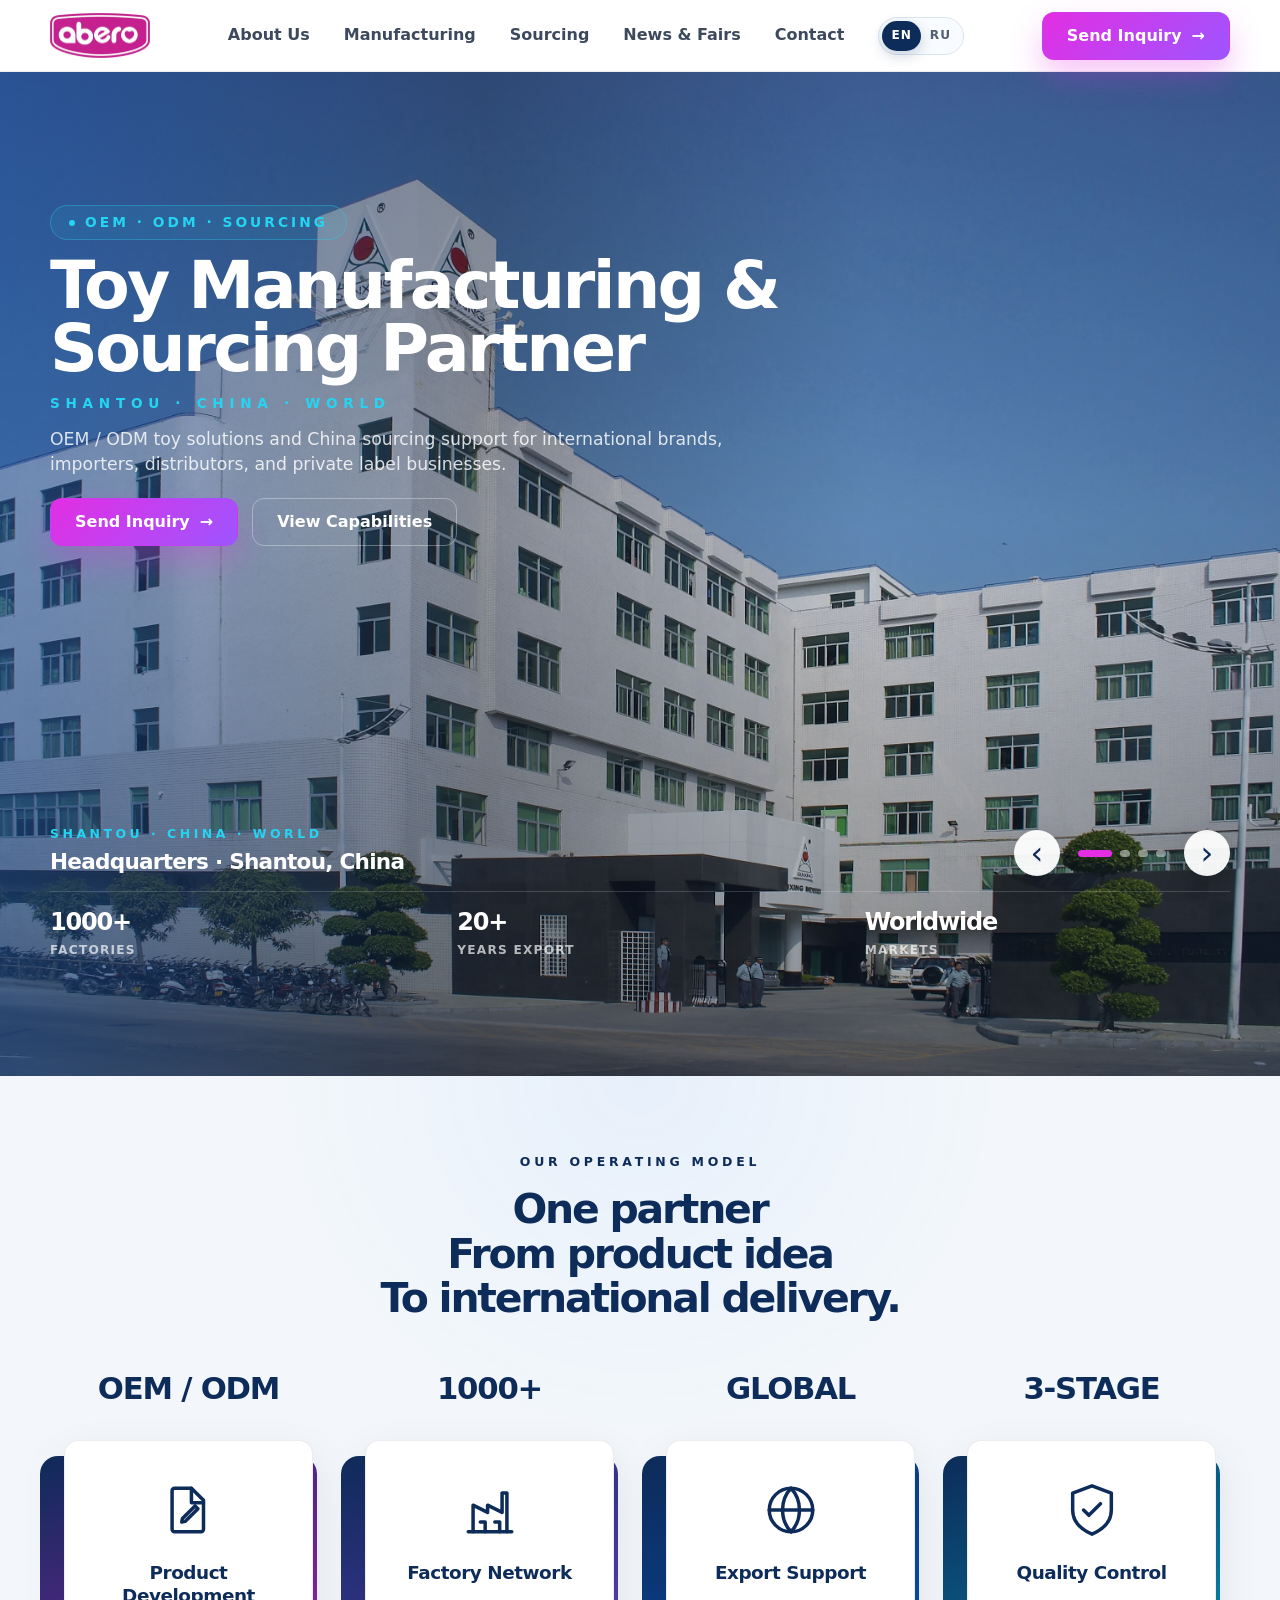
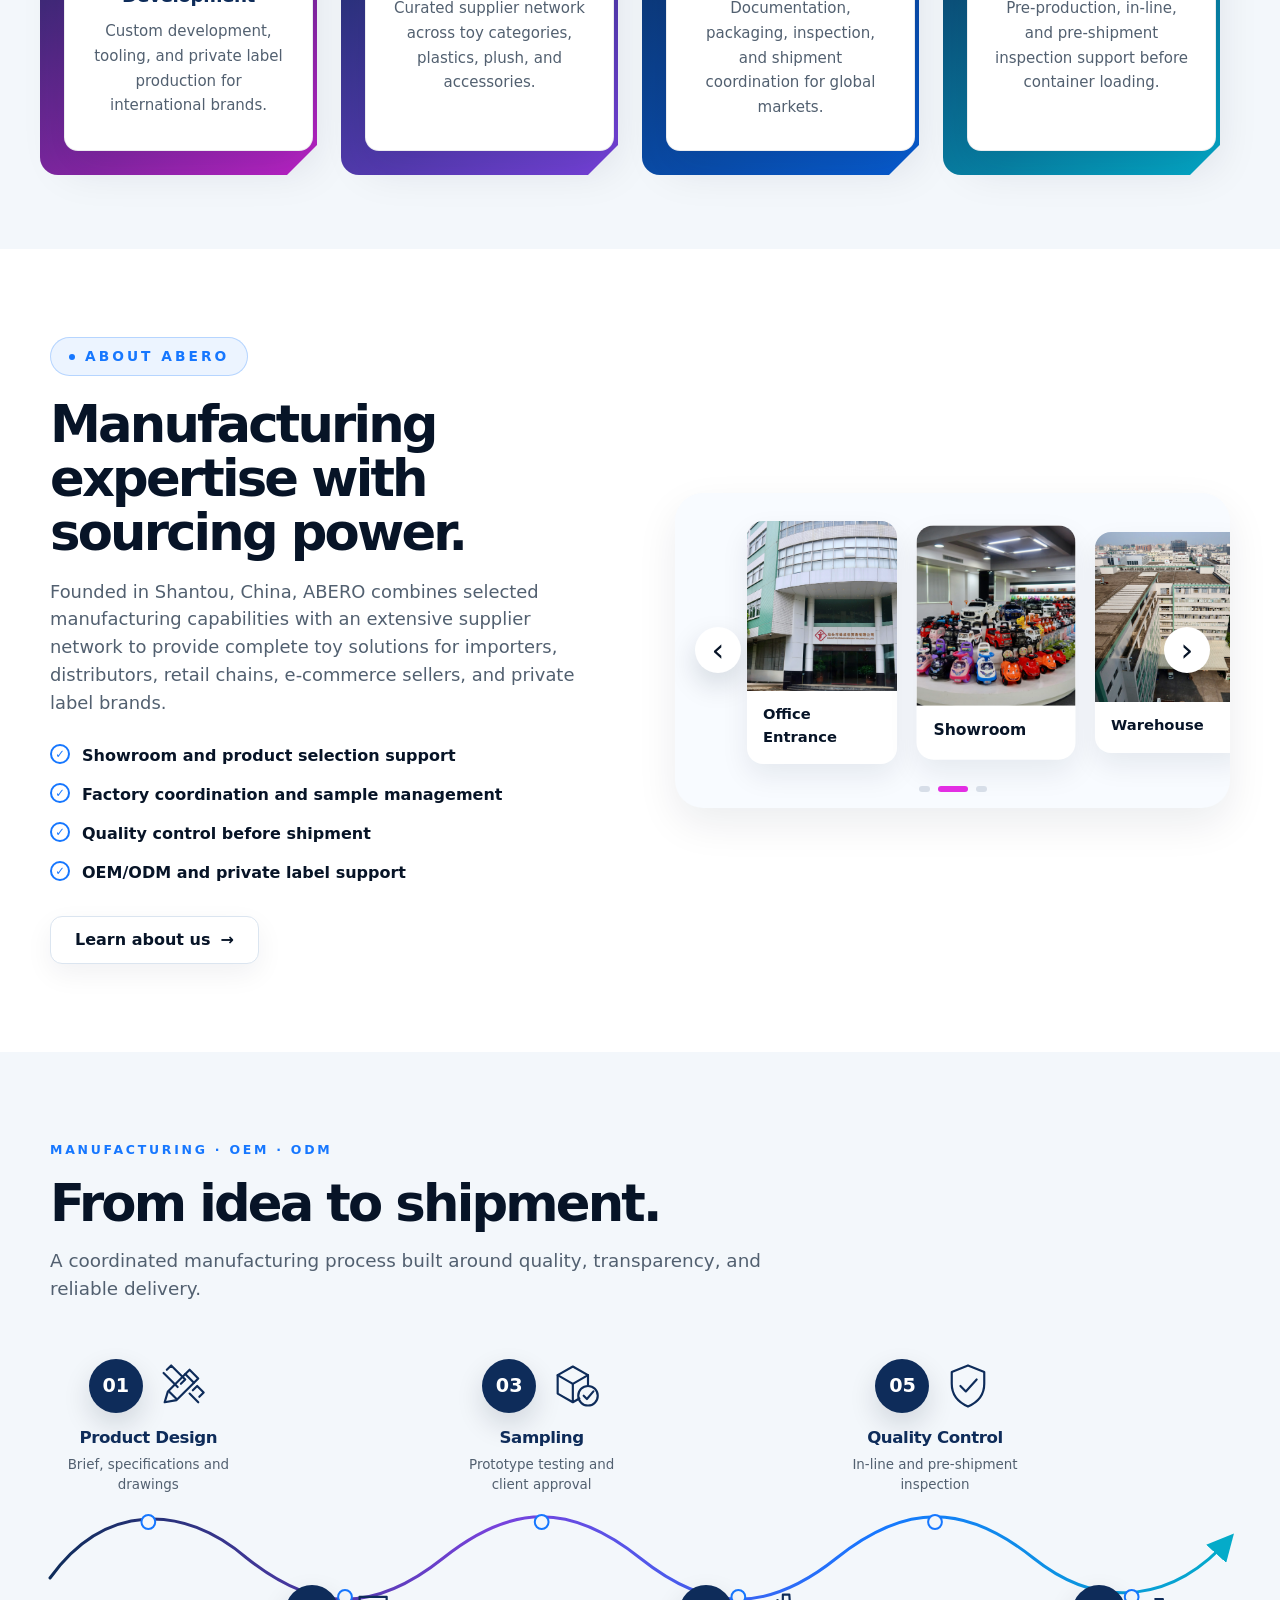
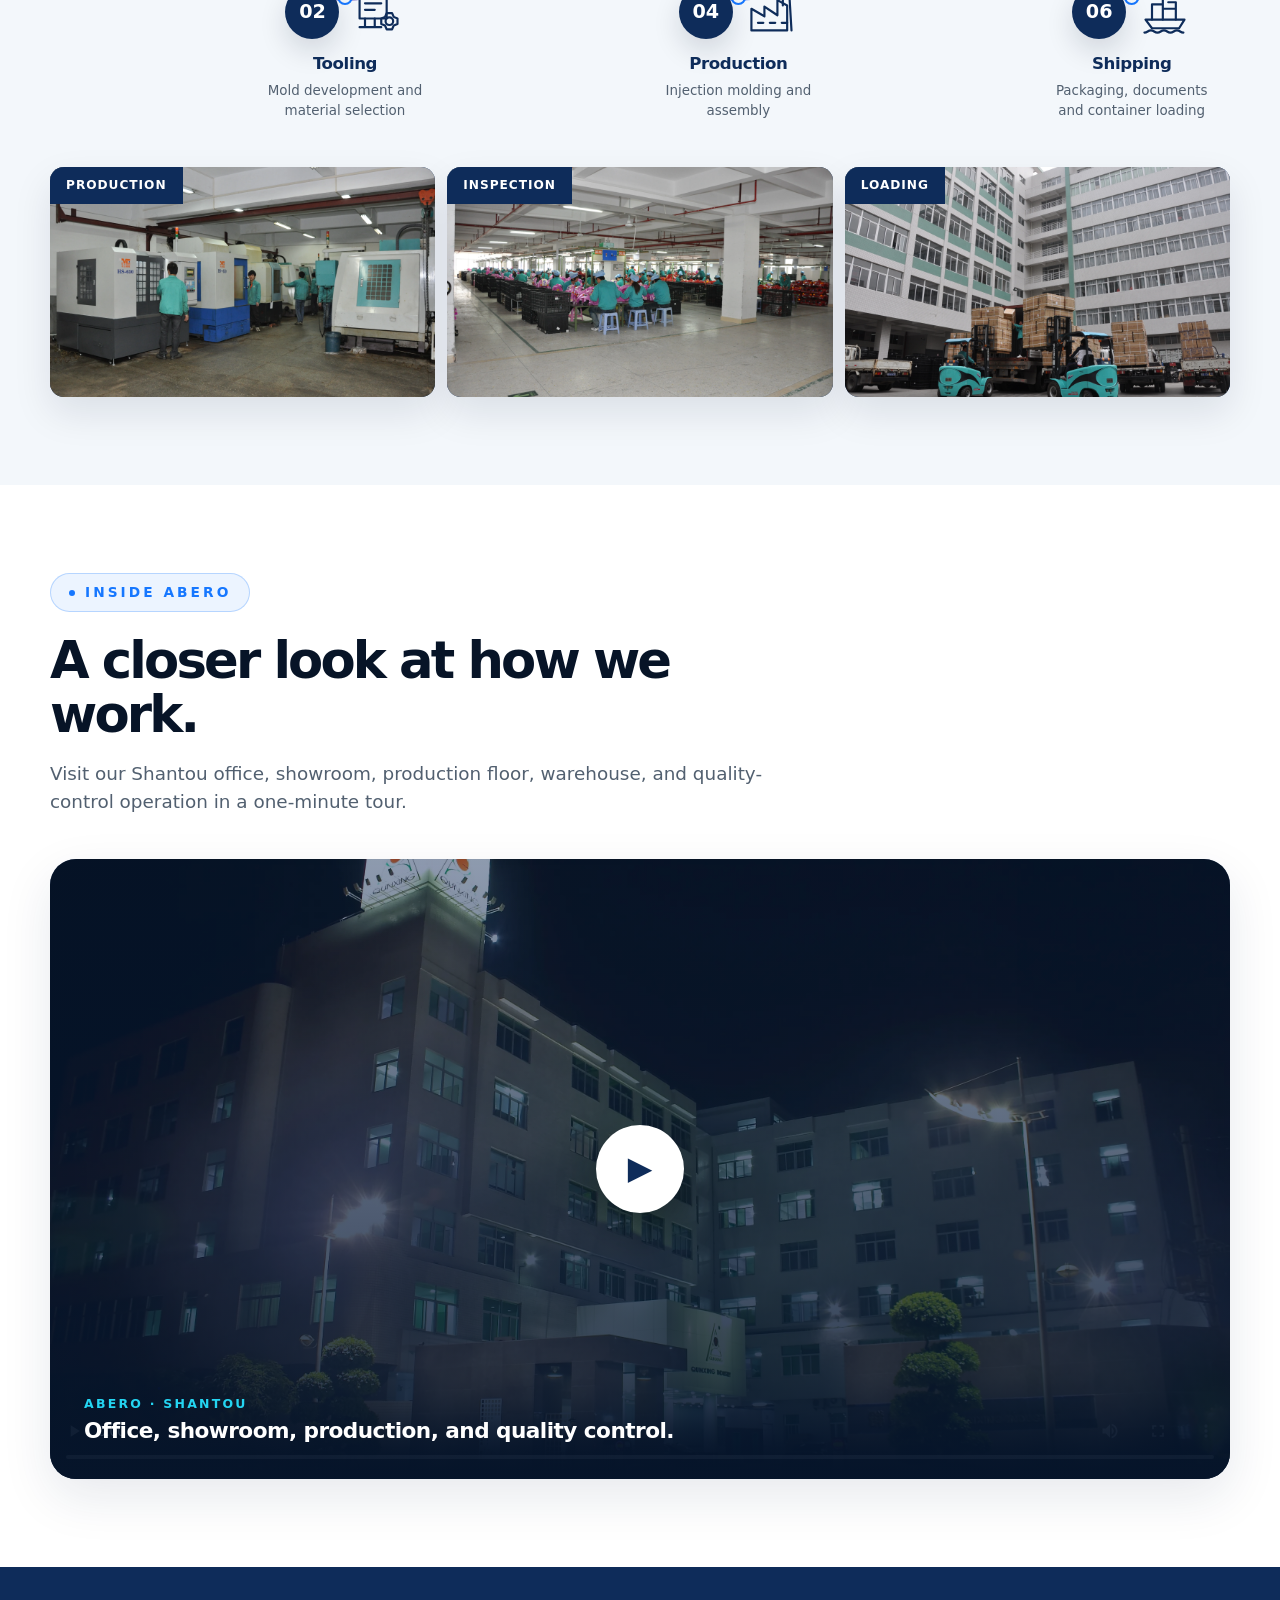
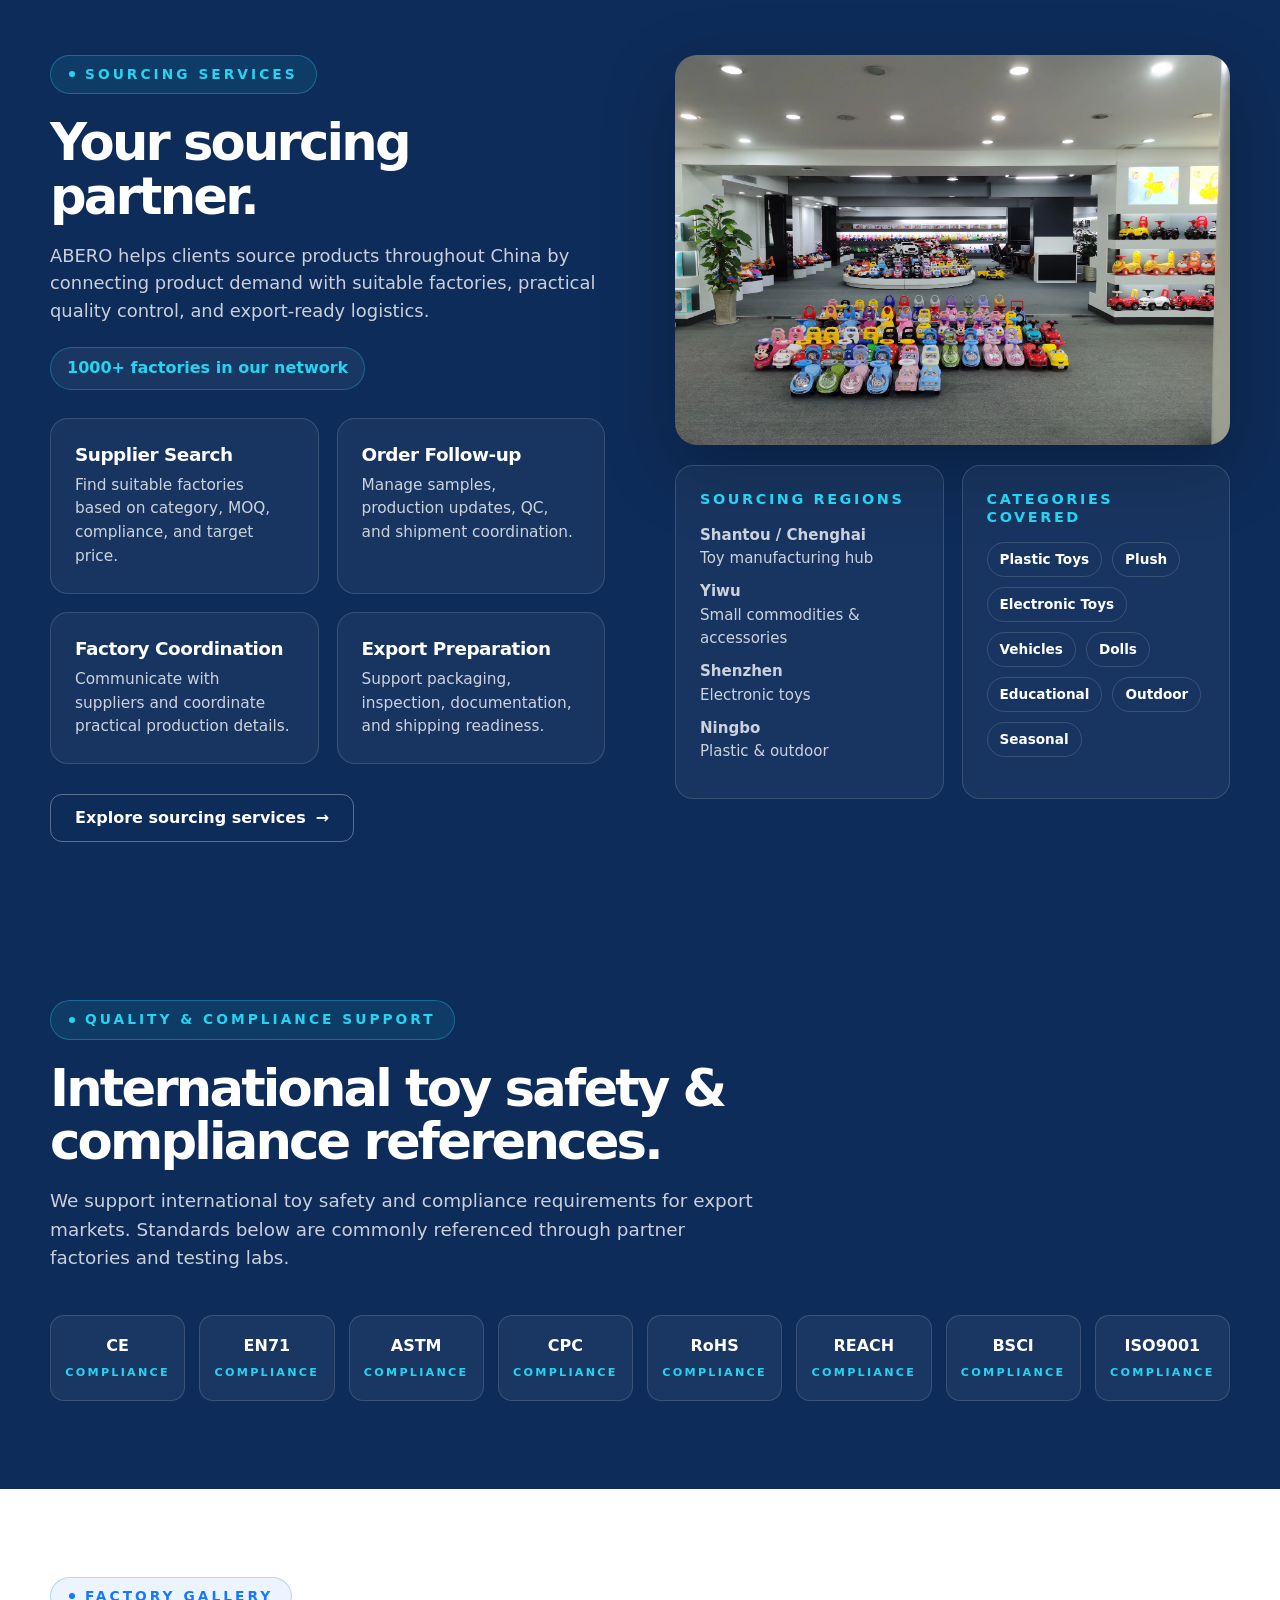
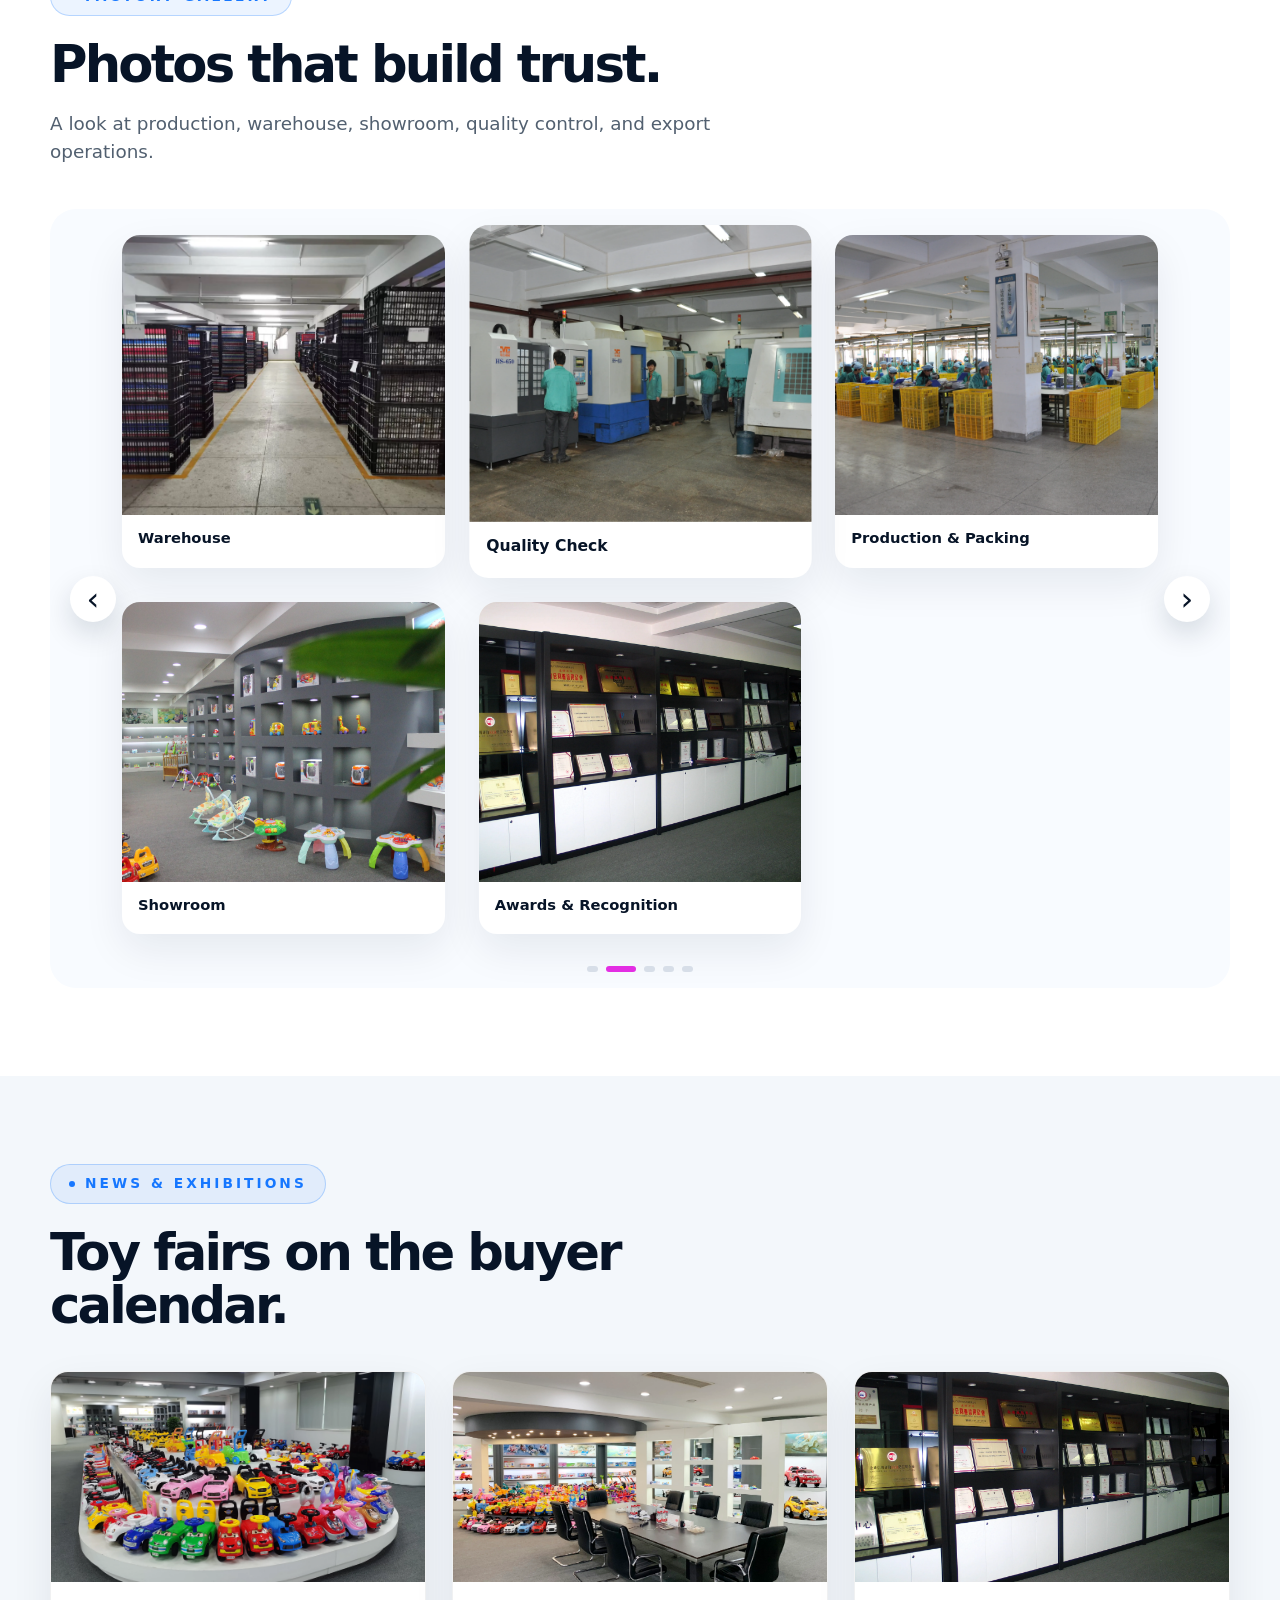
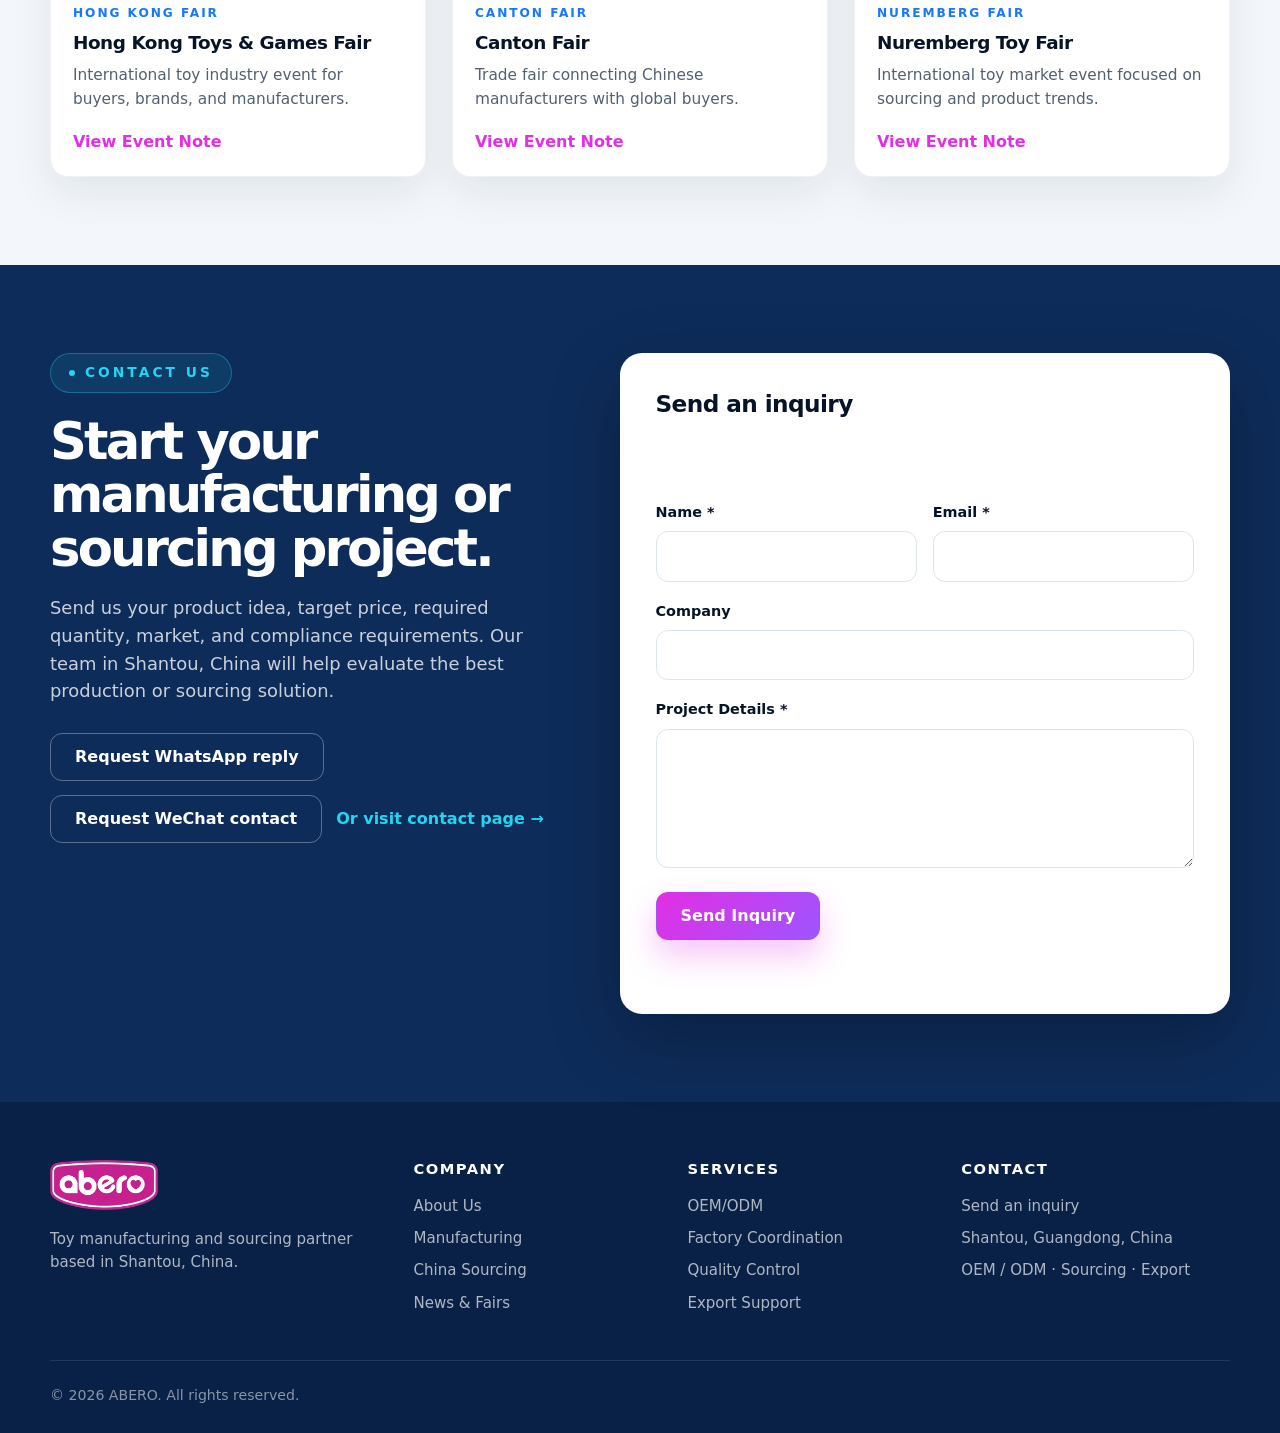
==== commit 9b269298: "Refactor styles, add assets, update pages & translations Break out monolithic styles into styles/bas" ====
--- a/index.html
+++ b/index.html
@@ -10,7 +10,9 @@
       content="ABERO is a China-based toy manufacturing, OEM/ODM, and sourcing partner for international brands, importers, distributors, and private label businesses."
     />
 
-    <link rel="stylesheet" href="styles/styles.css" />
+    <link rel="stylesheet" href="styles/pages/home.css" />
+    <link rel="stylesheet" href="styles/base.css" />
+    <link rel="stylesheet" href="styles/components.css" />
     <script src="js/translations.js" defer></script>
     <script src="js/main.js" defer></script>
   </head>
@@ -135,38 +137,115 @@
         </div>
       </section>
 
-      <!-- Trust Cards -->
-      <section class="trust-section">
-        <div class="container trust-grid">
-          <article class="trust-card">
-            <div class="trust-icon">♙</div>
-            <h3>OEM / ODM Support</h3>
-            <p>
-              Custom development, tooling, and private label production for international brands.
-            </p>
-          </article>
-
-          <article class="trust-card">
-            <div class="trust-icon">▣</div>
-            <h3>1000+ Factories</h3>
-            <p>Curated supplier network across toy categories, plastics, plush, and accessories.</p>
-          </article>
-
-          <article class="trust-card">
-            <div class="trust-icon">◎</div>
-            <h3>Export Support</h3>
-            <p>
-              Documentation, packaging, inspection, and shipment coordination for global markets.
-            </p>
-          </article>
-
-          <article class="trust-card">
-            <div class="trust-icon">盾</div>
-            <h3>Quality Control</h3>
-            <p>
-              Pre-production, in-line, and pre-shipment inspection support before container loading.
-            </p>
-          </article>
+      <!-- Capability Infographic -->
+      <section class="capability-section" aria-labelledby="capability-title">
+        <div class="container">
+          <header class="capability-heading">
+            <p class="capability-kicker">Our Operating Model</p>
+            <h2 id="capability-title">
+              <span>One partner</span>
+              <span>From product idea</span>
+              <span>To international delivery.</span>
+            </h2>
+          </header>
+
+          <div class="capability-grid">
+            <article class="capability-card capability-card-magenta">
+              <p class="capability-anchor">OEM / ODM</p>
+
+              <div class="capability-panel">
+                <svg
+                  class="capability-icon"
+                  viewBox="0 0 24 24"
+                  fill="none"
+                  stroke="currentColor"
+                  aria-hidden="true"
+                >
+                  <path d="M6 3h7l5 5v12a1 1 0 0 1-1 1H6a1 1 0 0 1-1-1V4a1 1 0 0 1 1-1Z" />
+                  <path d="M13 3v6h5" />
+                  <path d="m9 17 1.5-.3 5.2-5.2-1.2-1.2-5.2 5.2L9 17Z" />
+                </svg>
+
+                <h3>Product Development</h3>
+                <p>
+                  Custom development, tooling, and private label production for international
+                  brands.
+                </p>
+              </div>
+            </article>
+
+            <article class="capability-card capability-card-purple">
+              <p class="capability-anchor">1000+</p>
+
+              <div class="capability-panel">
+                <svg
+                  class="capability-icon"
+                  viewBox="0 0 24 24"
+                  fill="none"
+                  stroke="currentColor"
+                  aria-hidden="true"
+                >
+                  <path d="M3 21h18" />
+                  <path d="M5 21V10l6 3v-3l6 3V5h2v16" />
+                  <path d="M8 17h2v4" />
+                  <path d="M14 17h2v4" />
+                </svg>
+
+                <h3>Factory Network</h3>
+                <p>
+                  Curated supplier network across toy categories, plastics, plush, and accessories.
+                </p>
+              </div>
+            </article>
+
+            <article class="capability-card capability-card-blue">
+              <p class="capability-anchor">GLOBAL</p>
+
+              <div class="capability-panel">
+                <svg
+                  class="capability-icon"
+                  viewBox="0 0 24 24"
+                  fill="none"
+                  stroke="currentColor"
+                  aria-hidden="true"
+                >
+                  <circle cx="12" cy="12" r="9" />
+                  <path d="M3 12h18" />
+                  <path d="M12 3c2.4 2.5 3.5 5.5 3.5 9S14.4 18.5 12 21" />
+                  <path d="M12 3c-2.4 2.5-3.5 5.5-3.5 9s1.1 6.5 3.5 9" />
+                </svg>
+
+                <h3>Export Support</h3>
+                <p>
+                  Documentation, packaging, inspection, and shipment coordination for global
+                  markets.
+                </p>
+              </div>
+            </article>
+
+            <article class="capability-card capability-card-cyan">
+              <p class="capability-anchor">3-STAGE</p>
+
+              <div class="capability-panel">
+                <svg
+                  class="capability-icon"
+                  viewBox="0 0 24 24"
+                  fill="none"
+                  stroke="currentColor"
+                  aria-hidden="true"
+                >
+                  <path d="M12 2 20 5v7c0 5-3.4 8-8 10-4.6-2-8-5-8-10V5l8-3Z" />
+                  <path d="m8.5 12 2.2 2.2 4.8-4.8" />
+                </svg>
+
+                <h3>Quality Control</h3>
+                <p>
+                  Pre-production, in-line, and pre-shipment inspection support before container
+                  loading.
+                </p>
+              </div>
+            </article>
+          </div>
         </div>
       </section>
 
@@ -204,17 +283,17 @@
 
             <div class="carousel-track">
               <article class="image-slide">
-                <img src="assets/images/office-in.webp" alt="Office entrance" />
+                <img src="assets/images/office/entrance.webp" alt="Office entrance" />
                 <p>Office Entrance</p>
               </article>
 
               <article class="image-slide active">
-                <img src="assets/images/showroom-wide.webp" alt="Showroom" />
+                <img src="assets/images/showroom/showroom.webp" alt="Showroom" />
                 <p>Showroom</p>
               </article>
 
               <article class="image-slide">
-                <img src="assets/images/storage-1.webp" alt="Warehouse" />
+                <img src="assets/images/office/facroty-werehouse.webp" alt="Warehouse" />
                 <p>Warehouse</p>
               </article>
             </div>
@@ -228,69 +307,159 @@
       </section>
 
       <!-- Manufacturing -->
-      <section class="manufacturing-section light-section" id="manufacturing">
+      <section
+        class="manufacturing-section light-section"
+        id="manufacturing"
+        aria-labelledby="manufacturing-title"
+      >
         <div class="container">
-          <div class="section-pill">
-            <span></span>
-            Manufacturing · OEM · ODM
-          </div>
-
-          <h2>From idea to shipment.</h2>
-
-          <p class="section-intro">
-            We support brands through design, tooling, sampling, production, inspection, packaging,
-            and shipping.
-          </p>
-
-          <div class="process-grid">
-            <article class="process-card">
-              <div class="process-number">01</div>
+          <header class="manufacturing-heading">
+            <p class="manufacturing-eyebrow">Manufacturing · OEM · ODM</p>
+            <h2 id="manufacturing-title">From idea to shipment.</h2>
+            <p class="section-intro">
+              A coordinated manufacturing process built around quality, transparency, and reliable
+              delivery.
+            </p>
+          </header>
+
+          <div class="manufacturing-flow">
+            <svg
+              class="manufacturing-flow-line"
+              viewBox="0 0 1200 360"
+              preserveAspectRatio="none"
+              aria-hidden="true"
+              focusable="false"
+            >
+              <defs>
+                <linearGradient id="manufacturing-path-gradient" x1="0" y1="0" x2="1" y2="0">
+                  <stop offset="0%" stop-color="#0e2c5a" />
+                  <stop offset="38%" stop-color="#7842dc" />
+                  <stop offset="70%" stop-color="#1677ff" />
+                  <stop offset="100%" stop-color="#04abc9" />
+                </linearGradient>
+                <marker
+                  id="manufacturing-arrow"
+                  markerWidth="9"
+                  markerHeight="9"
+                  refX="7"
+                  refY="4.5"
+                  orient="auto"
+                >
+                  <path d="M0,0 L9,4.5 L0,9 Z" fill="#04abc9" />
+                </marker>
+              </defs>
+
+              <path
+                class="manufacturing-flow-path"
+                d="M 0 220 C 55 145, 135 145, 200 200 C 270 255, 330 255, 400 200 C 470 145, 530 145, 600 200 C 670 255, 730 255, 800 200 C 870 145, 930 145, 1000 200 C 1070 255, 1145 242, 1200 180"
+                marker-end="url(#manufacturing-arrow)"
+              />
+
+              <g class="manufacturing-flow-points">
+                <circle cx="100" cy="164" r="7" />
+                <circle cx="300" cy="239" r="7" />
+                <circle cx="500" cy="164" r="7" />
+                <circle cx="700" cy="239" r="7" />
+                <circle cx="900" cy="164" r="7" />
+                <circle cx="1100" cy="239" r="7" />
+              </g>
+            </svg>
+
+            <ol class="manufacturing-steps">
+              <li class="manufacturing-step">
+                <div class="manufacturing-step-mark">
+                  <span class="manufacturing-step-number">01</span>
+                  <svg class="manufacturing-step-icon" viewBox="0 0 48 48" aria-hidden="true">
+                    <path d="M8 39 11 29 31 9l8 8-20 20-11 2Z" />
+                    <path d="m27 13 8 8M12 29l7 7M7 12l13 13M10 9l4-4 13 13-4 4M31 31l8 8M34 28l4-4 6 6-4 4" />
+                  </svg>
+                </div>
+                <h3>Product Design</h3>
+                <p>Brief, specifications and drawings</p>
+              </li>
+
+              <li class="manufacturing-step">
+                <div class="manufacturing-step-mark">
+                  <span class="manufacturing-step-number">02</span>
+                  <svg class="manufacturing-step-icon" viewBox="0 0 48 48" aria-hidden="true">
+                    <path d="M7 10h25v20H7zM12 16h15M12 22h9" />
+                    <path d="M32 25h5l1.5 3.5 3.5 1.5v5l-3.5 1.5L37 40h-5l-1.5-3.5L27 35v-5l3.5-1.5L32 25Z" />
+                    <circle cx="34.5" cy="32.5" r="3.5" />
+                    <path d="M12 30v7M21 30v7M7 38h20" />
+                  </svg>
+                </div>
+                <h3>Tooling</h3>
+                <p>Mold development and material selection</p>
+              </li>
+
+              <li class="manufacturing-step">
+                <div class="manufacturing-step-mark">
+                  <span class="manufacturing-step-number">03</span>
+                  <svg class="manufacturing-step-icon" viewBox="0 0 48 48" aria-hidden="true">
+                    <path d="m8 14 14-8 14 8-14 8-14-8Z" />
+                    <path d="M8 14v17l14 8 6-3.5M22 22v17M36 14v9" />
+                    <circle cx="36" cy="33" r="9" />
+                    <path d="m32 33 3 3 6-7" />
+                  </svg>
+                </div>
+                <h3>Sampling</h3>
+                <p>Prototype testing and client approval</p>
+              </li>
+
+              <li class="manufacturing-step">
+                <div class="manufacturing-step-mark">
+                  <span class="manufacturing-step-number">04</span>
+                  <svg class="manufacturing-step-icon" viewBox="0 0 48 48" aria-hidden="true">
+                    <path d="M5 41V21l12 7V19l12 8V13l9 5v23H5Z" />
+                    <path d="M11 34h5M22 34h5M33 34h5M34 18V8h6l2 33" />
+                  </svg>
+                </div>
+                <h3>Production</h3>
+                <p>Injection molding and assembly</p>
+              </li>
+
+              <li class="manufacturing-step">
+                <div class="manufacturing-step-mark">
+                  <span class="manufacturing-step-number">05</span>
+                  <svg class="manufacturing-step-icon" viewBox="0 0 48 48" aria-hidden="true">
+                    <path d="M24 5 39 11v11c0 10-5.8 17-15 21-9.2-4-15-11-15-21V11l15-6Z" />
+                    <path d="m17 24 5 5 10-11" />
+                  </svg>
+                </div>
+                <h3>Quality Control</h3>
+                <p>In-line and pre-shipment inspection</p>
+              </li>
+
+              <li class="manufacturing-step">
+                <div class="manufacturing-step-mark">
+                  <span class="manufacturing-step-number">06</span>
+                  <svg class="manufacturing-step-icon" viewBox="0 0 48 48" aria-hidden="true">
+                    <path d="M6 31h36l-5 8H12l-6-8Z" />
+                    <path d="M12 31V17h10v14M22 21h12v10M15 12h7v5M27 15h7v6" />
+                    <path d="M5 43c3 0 3-2 6-2s3 2 6 2 3-2 6-2 3 2 6 2 3-2 6-2 3 2 6 2" />
+                  </svg>
+                </div>
+                <h3>Shipping</h3>
+                <p>Packaging, documents and container loading</p>
+              </li>
+            </ol>
+          </div>
+
+          <div class="manufacturing-evidence">
+            <figure class="manufacturing-evidence-item">
               <img src="assets/images/prod-5.webp" alt="Injection molding production" />
-              <div class="process-content">
-                <h3>Injection Molding</h3>
-                <p>
-                  Selected production capabilities for key toy categories and plastic components.
-                </p>
-              </div>
-            </article>
-
-            <article class="process-card">
-              <div class="process-number">02</div>
-              <img src="assets/images/prod-4.webp" alt="Toy assembly line" />
-              <div class="process-content">
-                <h3>Assembly</h3>
-                <p>Process coordination for product assembly, packaging, and shipment readiness.</p>
-              </div>
-            </article>
-
-            <article class="process-card">
-              <div class="process-number">03</div>
+              <figcaption>Production</figcaption>
+            </figure>
+
+            <figure class="manufacturing-evidence-item">
               <img src="assets/images/prod-3.webp" alt="Quality control inspection" />
-              <div class="process-content">
-                <h3>Quality Control</h3>
-                <p>
-                  Inspection support before production release and before final container loading.
-                </p>
-              </div>
-            </article>
-
-            <article class="process-card">
-              <div class="process-number">04</div>
+              <figcaption>Inspection</figcaption>
+            </figure>
+
+            <figure class="manufacturing-evidence-item">
               <img src="assets/images/storage-1.webp" alt="Toy packaging and cartons" />
-              <div class="process-content">
-                <h3>Packaging</h3>
-                <p>Private label packaging, carton planning, and export-ready presentation.</p>
-              </div>
-            </article>
-          </div>
-
-          <div class="steps-row">
-            <span>Design</span>
-            <span>Tooling</span>
-            <span>Sampling</span>
-            <span>Production</span>
-            <span>QC</span>
-            <span>Shipping</span>
+              <figcaption>Loading</figcaption>
+            </figure>
           </div>
         </div>
       </section>
--- a/styles/pages/home.css
+++ b/styles/pages/home.css
@@ -0,0 +1,1383 @@
+/* ABERO homepage styles — manufacturing infographic build 2026-08-11 */
+.language-russian .hero-copy-block h1 {
+  max-width: 860px;
+  font-size: clamp(3.1rem, 5.8vw, 5.9rem);
+}
+
+.language-russian .hero-stats-fsbig strong {
+  font-size: 1.5rem;
+}
+
+.hero-fsbig {
+  position: relative;
+  min-height: max(calc(100vh - var(--header-height)), 900px);
+  overflow: hidden;
+  background: var(--navy);
+  color: var(--white);
+}
+
+.hero-bg-slider,
+.hero-bg-slide {
+  position: absolute;
+  inset: 0;
+}
+
+.hero-bg-slide {
+  opacity: 0;
+  transition: opacity 0.8s ease;
+}
+
+.hero-bg-slide.active {
+  opacity: 1;
+}
+
+.hero-bg-slide img {
+  width: 100%;
+  height: 100%;
+  object-fit: cover;
+}
+
+.hero-overlay {
+  position: absolute;
+  inset: 0;
+  z-index: 1;
+  background:
+    linear-gradient(
+      90deg,
+      rgba(21, 71, 146, 0.52) 0%,
+      rgba(6, 21, 43, 0.36) 38%,
+      rgba(6, 21, 43, 0.1) 68%,
+      rgba(12, 40, 83, 0.18) 100%
+    ),
+    linear-gradient(
+      to top,
+      rgba(6, 21, 43, 0.32) 0%,
+      rgba(6, 21, 43, 0.02) 55%,
+      rgba(6, 21, 43, 0.12) 100%
+    );
+}
+
+.hero-fsbig-inner {
+  position: relative;
+  z-index: 2;
+  min-height: max(calc(100vh - var(--header-height)), 900px);
+  display: flex;
+  flex-direction: column;
+  justify-content: flex-start;
+  padding-top: 90px;
+  padding-bottom: 52px;
+}
+
+.hero-copy-block {
+  max-width: 760px;
+}
+
+.hero-copy-block h1 {
+  margin-bottom: 24px;
+  color: var(--white);
+  font-size: clamp(3.6rem, 7vw, 7rem);
+  line-height: 0.95;
+  letter-spacing: -0.04em;
+}
+
+.hero-copy-block .hero-text {
+  max-width: 680px;
+  margin-bottom: 36px;
+  color: rgba(255, 255, 255, 0.82);
+  font-size: 1.25rem;
+  line-height: 1.65;
+}
+
+.hero-copy-block .location-line {
+  margin-bottom: 24px;
+  color: var(--cyan);
+  font-size: 0.85rem;
+  font-weight: 900;
+  letter-spacing: 0.42em;
+}
+
+.hero-actions {
+  display: flex;
+  flex-wrap: wrap;
+  gap: 14px;
+}
+
+.hero-slide-info {
+  position: absolute;
+  left: 0;
+  bottom: 150px;
+  max-width: 520px;
+}
+
+.hero-slide-kicker {
+  margin-bottom: 6px;
+  color: var(--cyan) !important;
+  font-size: 0.78rem;
+  font-weight: 900;
+  letter-spacing: 0.28em;
+  text-transform: uppercase;
+}
+
+.hero-slide-info h2 {
+  margin: 0;
+  color: var(--white);
+  font-size: 1.35rem;
+  line-height: 1.25;
+  letter-spacing: -0.035em;
+}
+
+.hero-controls {
+  position: absolute;
+  right: 0;
+  bottom: 150px;
+  display: flex;
+  align-items: center;
+  gap: 18px;
+}
+
+.hero-arrow {
+  width: 46px;
+  height: 46px;
+  display: grid;
+  place-items: center;
+  border: 0;
+  border-radius: 50%;
+  background: rgba(255, 255, 255, 0.94);
+  color: var(--navy);
+  font-size: 2rem;
+  line-height: 1;
+  box-shadow: 0 14px 32px rgba(0, 0, 0, 0.24);
+}
+
+.hero-dots {
+  display: flex;
+  align-items: center;
+  gap: 8px;
+}
+
+.hero-dots button {
+  width: 10px;
+  height: 7px;
+  padding: 0;
+  border: 0;
+  border-radius: 999px;
+  background: rgba(255, 255, 255, 0.45);
+}
+
+.hero-dots button.active {
+  width: 34px;
+  background: var(--magenta);
+}
+
+.hero-stats-fsbig {
+  position: absolute;
+  left: 0;
+  right: 0;
+  bottom: 52px;
+  padding-top: 30px;
+  display: grid;
+  grid-template-columns: repeat(3, minmax(130px, 1fr));
+  gap: 42px;
+  border-top: 1px solid rgba(255, 255, 255, 0.16);
+}
+
+.hero-stats-fsbig strong {
+  display: block;
+  color: var(--white);
+  font-size: 1.7rem;
+  line-height: 1;
+  letter-spacing: -0.05em;
+}
+
+.hero-stats-fsbig span {
+  display: block;
+  margin-top: 7px;
+  color: rgba(255, 255, 255, 0.68);
+  font-size: 0.76rem;
+  font-weight: 900;
+  letter-spacing: 0.1em;
+  text-transform: uppercase;
+}
+
+@media (min-width: 821px) and (max-height: 1050px) {
+  .hero-fsbig,
+  .hero-fsbig-inner {
+    min-height: max(calc(100svh - var(--header-height)), 760px);
+  }
+
+  .hero-fsbig-inner {
+    padding-top: clamp(34px, 5vh, 58px);
+    padding-bottom: 30px;
+  }
+
+  .hero-copy-block {
+    max-width: 940px;
+  }
+
+  .hero-copy-block .section-pill {
+    margin-bottom: 14px;
+    padding-block: 6px;
+  }
+
+  .hero-copy-block h1 {
+    max-width: 940px;
+    margin-bottom: 14px;
+    font-size: clamp(3.4rem, 5.2vw, 5.7rem);
+    line-height: 0.94;
+  }
+
+  .language-russian .hero-copy-block h1 {
+    max-width: 980px;
+    font-size: clamp(3.2rem, 4.8vw, 5.2rem);
+  }
+
+  .hero-copy-block .location-line {
+    margin-bottom: 12px;
+  }
+
+  .hero-copy-block .hero-text {
+    max-width: 720px;
+    margin-bottom: 20px;
+    font-size: 1.08rem;
+    line-height: 1.5;
+  }
+
+  .hero-slide-info,
+  .hero-controls {
+    bottom: 112px;
+  }
+
+  .hero-stats-fsbig {
+    bottom: 28px;
+    padding-top: 18px;
+  }
+
+  .hero-stats-fsbig strong {
+    font-size: 1.5rem;
+  }
+}
+
+/* Capability infographic */
+
+.capability-section {
+  padding: 76px 0 84px;
+  background:
+    radial-gradient(circle at 50% 0%, rgba(22, 119, 255, 0.055), transparent 36%),
+    var(--light-bg);
+}
+
+.capability-heading {
+  max-width: 720px;
+  margin: 0 auto 54px;
+  text-align: center;
+}
+
+.capability-kicker {
+  margin-bottom: 16px;
+  color: var(--navy);
+  font-size: 0.78rem;
+  font-weight: 900;
+  letter-spacing: 0.3em;
+  text-transform: uppercase;
+}
+
+.capability-heading h2 {
+  max-width: none;
+  margin: 0;
+  color: var(--navy);
+  font-size: clamp(2rem, 3.2vw, 3.25rem);
+  line-height: 1.08;
+  letter-spacing: -0.055em;
+}
+
+.capability-heading h2 span {
+  display: block;
+}
+
+.capability-grid {
+  display: grid;
+  grid-template-columns: repeat(4, minmax(0, 1fr));
+  max-width: 1180px;
+  margin-inline: auto;
+  gap: 24px;
+  align-items: stretch;
+}
+
+.capability-card {
+  --capability-accent: var(--navy);
+  --capability-accent-end: var(--cyan);
+
+  position: relative;
+  min-width: 0;
+  padding: 66px 14px 14px;
+  isolation: isolate;
+}
+
+.capability-card::before {
+  content: "";
+  position: absolute;
+  inset: 82px 10px -10px -10px;
+  z-index: -1;
+  border-radius: 18px;
+  background: linear-gradient(
+    145deg,
+    var(--capability-accent),
+    var(--capability-accent-end)
+  );
+  clip-path: polygon(
+    0 0,
+    100% 0,
+    100% calc(100% - 30px),
+    calc(100% - 30px) 100%,
+    0 100%
+  );
+}
+
+.capability-card-magenta {
+  --capability-accent-end: #bd22c7;
+}
+
+.capability-card-purple {
+  --capability-accent-end: #7842dc;
+}
+
+.capability-card-blue {
+  --capability-accent-end: #075dd3;
+}
+
+.capability-card-cyan {
+  --capability-accent-end: #04abc9;
+}
+
+.capability-anchor {
+  position: absolute;
+  top: 0;
+  left: 50%;
+  right: auto;
+  z-index: 2;
+  width: max-content;
+  max-width: calc(100% - 28px);
+  margin: 0;
+  padding: 0;
+  transform: translateX(-50%);
+  color: var(--capability-accent);
+  text-align: center;
+  font-size: clamp(1.85rem, 2.4vw, 2.6rem);
+  font-weight: 900;
+  line-height: 0.95;
+  letter-spacing: -0.04em;
+  white-space: nowrap;
+}
+
+.capability-panel {
+  position: relative;
+  z-index: 1;
+  height: 100%;
+  min-height: 290px;
+  padding: 40px 24px 30px;
+  display: flex;
+  flex-direction: column;
+  align-items: center;
+  border: 1px solid rgba(9, 24, 46, 0.08);
+  border-radius: 14px;
+  background: var(--white);
+  text-align: center;
+  box-shadow: 0 18px 44px rgba(9, 24, 46, 0.1);
+  transition:
+    transform 0.25s ease,
+    box-shadow 0.25s ease;
+}
+
+.capability-card:hover .capability-panel {
+  transform: translateY(-5px);
+  box-shadow: 0 24px 54px rgba(9, 24, 46, 0.14);
+}
+
+.capability-icon {
+  width: 58px;
+  height: 58px;
+  margin-bottom: 22px;
+  color: var(--capability-accent);
+  stroke-width: 1.45;
+  stroke-linecap: round;
+  stroke-linejoin: round;
+}
+
+.capability-panel h3 {
+  margin-bottom: 12px;
+  color: var(--navy);
+  font-size: 1.15rem;
+}
+
+.capability-panel p {
+  max-width: 230px;
+  margin: 0;
+  color: var(--muted);
+  font-size: 0.94rem;
+  line-height: 1.65;
+}
+
+@media (max-width: 1100px) {
+  .capability-grid {
+    grid-template-columns: repeat(2, minmax(0, 1fr));
+    max-width: 760px;
+    gap: 46px 30px;
+  }
+}
+
+@media (max-width: 620px) {
+  .capability-section {
+    padding: 62px 0 70px;
+  }
+
+  .capability-heading {
+    margin-bottom: 42px;
+    text-align: center;
+  }
+
+  .capability-kicker {
+    letter-spacing: 0.22em;
+  }
+
+  .capability-grid {
+    grid-template-columns: 1fr;
+    gap: 42px;
+  }
+
+  .capability-card {
+    padding-top: 58px;
+  }
+
+  .capability-panel {
+    min-height: auto;
+    padding: 38px 26px 32px;
+  }
+}
+
+@media (prefers-reduced-motion: reduce) {
+  .capability-panel {
+    transition: none;
+  }
+
+  .capability-card:hover .capability-panel {
+    transform: none;
+  }
+}
+
+.about-section {
+  background: var(--white);
+}
+
+.section-copy > p {
+  max-width: 640px;
+  font-size: 1.12rem;
+}
+
+.check-list {
+  margin: 28px 0 30px;
+  padding: 0;
+  list-style: none;
+}
+
+.check-list li {
+  position: relative;
+  margin-bottom: 14px;
+  padding-left: 32px;
+  font-weight: 700;
+}
+
+.check-list li::before {
+  content: "✓";
+  position: absolute;
+  left: 0;
+  top: 0;
+  width: 20px;
+  height: 20px;
+  display: grid;
+  place-items: center;
+  border-radius: 50%;
+  color: var(--blue);
+  border: 2px solid var(--blue);
+  font-size: 0.72rem;
+}
+
+.card-carousel {
+  min-height: 315px;
+  padding: 28px 72px;
+  overflow: hidden;
+  border-radius: var(--radius-lg);
+  background: var(--soft-white);
+  box-shadow: var(--shadow-card);
+}
+
+.card-carousel .carousel-track {
+  display: grid;
+  grid-template-columns: repeat(3, minmax(150px, 1fr));
+  gap: 24px;
+  align-items: center;
+}
+
+.image-slide {
+  overflow: hidden;
+  border-radius: 16px;
+  background: var(--white);
+  box-shadow: 0 12px 28px rgba(9, 24, 46, 0.08);
+}
+
+.image-slide img {
+  width: 100%;
+  height: 170px;
+  object-fit: cover;
+}
+
+.image-slide p {
+  margin: 0;
+  padding: 12px 16px 16px;
+  color: var(--text);
+  font-size: 0.92rem;
+  font-weight: 700;
+}
+
+.image-slide.active {
+  transform: scale(1.06);
+}
+
+.card-carousel .carousel-dots {
+  bottom: 16px;
+}
+
+.card-carousel .carousel-dots button,
+.card-carousel .carousel-dot {
+  background: #d7dee8;
+}
+
+.manufacturing-section {
+  overflow: hidden;
+  background:
+    radial-gradient(circle at 72% 16%, rgba(22, 119, 255, 0.06), transparent 30%),
+    var(--light-bg);
+}
+
+.manufacturing-heading {
+  max-width: 820px;
+}
+
+.manufacturing-eyebrow {
+  margin-bottom: 18px;
+  color: var(--blue);
+  font-size: 0.78rem;
+  font-weight: 900;
+  letter-spacing: 0.22em;
+  text-transform: uppercase;
+}
+
+.manufacturing-section h2 {
+  max-width: 720px;
+  margin-bottom: 16px;
+}
+
+.manufacturing-heading .section-intro {
+  max-width: 760px;
+  margin: 0;
+}
+
+.manufacturing-flow {
+  position: relative;
+  min-height: 360px;
+  margin-top: 54px;
+}
+
+.manufacturing-flow-line {
+  position: absolute;
+  inset: 0;
+  width: 100%;
+  height: 360px;
+  overflow: visible;
+}
+
+.manufacturing-flow-path {
+  fill: none;
+  stroke: url(#manufacturing-path-gradient);
+  stroke-width: 3;
+  stroke-linecap: round;
+  vector-effect: non-scaling-stroke;
+}
+
+.manufacturing-flow-points circle {
+  fill: var(--light-bg);
+  stroke: var(--blue);
+  stroke-width: 2;
+  vector-effect: non-scaling-stroke;
+}
+
+.manufacturing-steps {
+  position: relative;
+  z-index: 1;
+  min-height: 360px;
+  margin: 0;
+  padding: 0;
+  display: grid;
+  grid-template-columns: repeat(6, minmax(0, 1fr));
+  list-style: none;
+}
+
+.manufacturing-step {
+  min-width: 0;
+  display: flex;
+  flex-direction: column;
+  align-items: center;
+  text-align: center;
+}
+
+.manufacturing-step:nth-child(even) {
+  padding-top: 226px;
+}
+
+.manufacturing-step-mark {
+  min-height: 56px;
+  display: flex;
+  align-items: center;
+  justify-content: center;
+  gap: 13px;
+}
+
+.manufacturing-step-number {
+  flex: 0 0 auto;
+  width: 54px;
+  height: 54px;
+  display: grid;
+  place-items: center;
+  border-radius: 50%;
+  background: var(--navy);
+  color: var(--white);
+  font-size: 1.2rem;
+  font-weight: 900;
+  line-height: 1;
+  box-shadow: 0 12px 28px rgba(9, 24, 46, 0.14);
+}
+
+.manufacturing-step-icon {
+  flex: 0 0 auto;
+  width: 52px;
+  height: 52px;
+  fill: none;
+  stroke: var(--navy);
+  stroke-width: 2;
+  stroke-linecap: round;
+  stroke-linejoin: round;
+}
+
+.manufacturing-step h3 {
+  margin: 14px 0 6px;
+  color: var(--navy);
+  font-size: 1.04rem;
+}
+
+.manufacturing-step p {
+  max-width: 175px;
+  margin: 0;
+  color: var(--muted);
+  font-size: 0.84rem;
+  line-height: 1.5;
+}
+
+.manufacturing-evidence {
+  display: grid;
+  grid-template-columns: repeat(3, minmax(0, 1fr));
+  gap: 12px;
+  margin-top: 46px;
+}
+
+.manufacturing-evidence-item {
+  position: relative;
+  min-width: 0;
+  margin: 0;
+  overflow: hidden;
+  border-radius: 14px;
+  background: var(--navy);
+  box-shadow: 0 16px 38px rgba(9, 24, 46, 0.1);
+}
+
+.manufacturing-evidence-item img {
+  width: 100%;
+  height: 230px;
+  display: block;
+  object-fit: cover;
+  transition: transform 0.35s ease;
+}
+
+.manufacturing-evidence-item figcaption {
+  position: absolute;
+  top: 0;
+  left: 0;
+  padding: 9px 16px;
+  background: var(--navy);
+  color: var(--white);
+  font-size: 0.76rem;
+  font-weight: 900;
+  letter-spacing: 0.08em;
+  text-transform: uppercase;
+}
+
+.manufacturing-evidence-item:hover img {
+  transform: scale(1.025);
+}
+
+@media (max-width: 1100px) {
+  .manufacturing-flow,
+  .manufacturing-steps {
+    min-height: 330px;
+  }
+
+  .manufacturing-flow-line {
+    height: 330px;
+  }
+
+  .manufacturing-step:nth-child(even) {
+    padding-top: 208px;
+  }
+
+  .manufacturing-step-number {
+    width: 48px;
+    height: 48px;
+    font-size: 1.05rem;
+  }
+
+  .manufacturing-step-icon {
+    width: 45px;
+    height: 45px;
+  }
+
+  .manufacturing-step h3 {
+    font-size: 0.94rem;
+  }
+
+  .manufacturing-step p {
+    max-width: 145px;
+    font-size: 0.76rem;
+  }
+
+  .manufacturing-evidence-item img {
+    height: 200px;
+  }
+}
+
+@media (max-width: 820px) {
+  .manufacturing-flow {
+    min-height: 0;
+    margin-top: 44px;
+  }
+
+  .manufacturing-flow-line {
+    display: none;
+  }
+
+  .manufacturing-steps {
+    min-height: 0;
+    grid-template-columns: 1fr;
+  }
+
+  .manufacturing-steps::before {
+    content: "";
+    position: absolute;
+    top: 27px;
+    bottom: 27px;
+    left: 26px;
+    width: 3px;
+    border-radius: 999px;
+    background: linear-gradient(180deg, var(--navy), #7842dc 38%, var(--blue) 70%, #04abc9);
+  }
+
+  .manufacturing-step,
+  .manufacturing-step:nth-child(even) {
+    position: relative;
+    min-height: 0;
+    padding: 0 0 38px 82px;
+    align-items: flex-start;
+    text-align: left;
+  }
+
+  .manufacturing-step:last-child {
+    padding-bottom: 0;
+  }
+
+  .manufacturing-step-mark {
+    min-height: 48px;
+    justify-content: flex-start;
+  }
+
+  .manufacturing-step-number {
+    position: absolute;
+    top: 0;
+    left: 0;
+    width: 54px;
+    height: 54px;
+  }
+
+  .manufacturing-step-icon {
+    width: 46px;
+    height: 46px;
+  }
+
+  .manufacturing-step h3 {
+    margin-top: 10px;
+    font-size: 1.05rem;
+  }
+
+  .manufacturing-step p {
+    max-width: 440px;
+    font-size: 0.9rem;
+  }
+
+  .manufacturing-evidence {
+    margin-top: 54px;
+  }
+
+  .manufacturing-evidence-item img {
+    height: 170px;
+  }
+}
+
+@media (max-width: 620px) {
+  .manufacturing-eyebrow {
+    font-size: 0.7rem;
+    letter-spacing: 0.16em;
+  }
+
+  .manufacturing-evidence {
+    grid-template-columns: 1fr;
+  }
+
+  .manufacturing-evidence-item img {
+    height: 220px;
+  }
+}
+
+@media (prefers-reduced-motion: reduce) {
+  .manufacturing-evidence-item img {
+    transition: none;
+  }
+
+  .manufacturing-evidence-item:hover img {
+    transform: none;
+  }
+}
+
+.factory-tour-section {
+  background: var(--white);
+}
+
+.video-card {
+  position: relative;
+  overflow: hidden;
+  margin-top: 40px;
+  border-radius: 26px;
+  background: var(--navy);
+  box-shadow: var(--shadow-soft);
+}
+
+.video-card video,
+.video-card > img {
+  width: 100%;
+  height: 620px;
+  object-fit: cover;
+  opacity: 0.58;
+  transition: opacity 0.25s ease;
+}
+
+.video-card::after {
+  content: "";
+  position: absolute;
+  inset: 0;
+  background: linear-gradient(
+    to top,
+    rgba(6, 21, 43, 0.82),
+    rgba(6, 21, 43, 0.08)
+  );
+  pointer-events: none;
+  transition: opacity 0.25s ease;
+}
+
+.video-card.is-playing video {
+  opacity: 1;
+}
+
+.video-card.is-playing::after,
+.video-card.is-playing .video-caption,
+.video-card.is-playing .video-play {
+  opacity: 0;
+  pointer-events: none;
+}
+
+.video-play {
+  position: absolute;
+  top: 50%;
+  left: 50%;
+  z-index: 4;
+  width: 88px;
+  height: 88px;
+  display: grid;
+  place-items: center;
+  border: 0;
+  border-radius: 50%;
+  background: var(--white);
+  color: var(--navy);
+  font-size: 2rem;
+  transform: translate(-50%, -50%);
+  box-shadow: 0 18px 42px rgba(0, 0, 0, 0.25);
+  transition:
+    opacity 0.2s ease,
+    transform 0.2s ease;
+}
+
+.video-play:hover {
+  transform: translate(-50%, -50%) scale(1.06);
+}
+
+.video-caption {
+  position: absolute;
+  left: 34px;
+  bottom: 34px;
+  z-index: 4;
+  transition: opacity 0.2s ease;
+}
+
+.video-caption p {
+  margin-bottom: 4px;
+  color: var(--cyan);
+  font-size: 0.78rem;
+  font-weight: 900;
+  letter-spacing: 0.18em;
+  text-transform: uppercase;
+}
+
+.video-caption h3 {
+  margin: 0;
+  color: var(--white);
+  font-size: 1.35rem;
+}
+
+.sourcing-section {
+  background:
+    radial-gradient(circle at 92% 8%, rgba(36, 213, 242, 0.1), transparent 28%),
+    var(--navy);
+}
+
+.sourcing-section .two-column {
+  align-items: start;
+}
+
+.mini-badge {
+  width: fit-content;
+  margin: 22px 0 28px;
+  padding: 8px 16px;
+  border: 1px solid rgba(36, 213, 242, 0.3);
+  border-radius: 999px;
+  color: var(--cyan);
+  background: rgba(255, 255, 255, 0.05);
+  font-weight: 800;
+}
+
+.sourcing-cards {
+  display: grid;
+  grid-template-columns: repeat(2, 1fr);
+  gap: 18px;
+  margin-bottom: 30px;
+}
+
+.sourcing-cards article {
+  padding: 24px;
+  border: 1px solid var(--border-dark);
+  border-radius: 18px;
+  background: rgba(255, 255, 255, 0.045);
+}
+
+.sourcing-cards h3 {
+  margin-bottom: 8px;
+  color: var(--white);
+}
+
+.sourcing-cards p {
+  margin-bottom: 0;
+  font-size: 0.96rem;
+}
+
+.sourcing-visual img {
+  width: 100%;
+  height: 390px;
+  object-fit: cover;
+  border-radius: 22px;
+  box-shadow: var(--shadow-dark);
+}
+
+.sourcing-info-grid {
+  display: grid;
+  grid-template-columns: 1fr 1fr;
+  gap: 18px;
+  margin-top: 20px;
+}
+
+.sourcing-info-grid article {
+  padding: 24px;
+  border: 1px solid var(--border-dark);
+  border-radius: 18px;
+  background: rgba(255, 255, 255, 0.045);
+}
+
+.sourcing-info-grid h3 {
+  margin-bottom: 16px;
+  color: var(--cyan);
+  font-size: 0.9rem;
+  letter-spacing: 0.18em;
+  text-transform: uppercase;
+}
+
+.sourcing-info-grid p {
+  margin-bottom: 10px;
+  font-size: 0.94rem;
+}
+
+.tag-list {
+  display: flex;
+  flex-wrap: wrap;
+  gap: 10px;
+}
+
+.tag-list span {
+  padding: 6px 12px;
+  border: 1px solid var(--border-dark);
+  border-radius: 999px;
+  color: var(--white);
+  font-size: 0.85rem;
+  font-weight: 700;
+}
+
+.cert-section {
+  padding-top: 70px;
+  background: var(--navy);
+}
+
+.cert-grid {
+  display: grid;
+  grid-template-columns: repeat(8, 1fr);
+  gap: 14px;
+  margin-top: 40px;
+}
+
+.cert-grid article {
+  min-height: 86px;
+  padding: 18px 12px;
+  display: grid;
+  place-items: center;
+  border: 1px solid var(--border-dark);
+  border-radius: 14px;
+  background: rgba(255, 255, 255, 0.05);
+  text-align: center;
+}
+
+.cert-grid strong {
+  color: var(--white);
+  font-size: 1rem;
+}
+
+.cert-grid span {
+  margin-top: 4px;
+  color: var(--cyan);
+  font-size: 0.7rem;
+  font-weight: 900;
+  letter-spacing: 0.2em;
+  text-transform: uppercase;
+}
+
+.gallery-section {
+  background: var(--white);
+}
+
+.gallery-carousel {
+  margin-top: 40px;
+  padding: 26px 72px 54px;
+  overflow: hidden;
+  border-radius: 26px;
+  background: var(--soft-white);
+}
+
+.gallery-carousel .carousel-track {
+  display: grid;
+  grid-template-columns: repeat(3, 1fr);
+  gap: 34px;
+  align-items: center;
+}
+
+.gallery-slide {
+  overflow: hidden;
+  border-radius: 18px;
+  background: var(--white);
+  box-shadow: var(--shadow-card);
+}
+
+.gallery-slide img {
+  width: 100%;
+  height: 280px;
+  object-fit: cover;
+}
+
+.gallery-slide p {
+  margin: 0;
+  padding: 12px 16px 18px;
+  color: var(--text);
+  font-size: 0.92rem;
+  font-weight: 700;
+}
+
+.gallery-slide.active {
+  transform: scale(1.06);
+}
+
+.gallery-carousel .carousel-dots button,
+.gallery-carousel .carousel-dot {
+  background: #d7dee8;
+}
+
+.news-preview-section {
+  background: var(--light-bg);
+}
+
+.news-grid {
+  display: grid;
+  grid-template-columns: repeat(3, 1fr);
+  gap: 26px;
+  margin-top: 38px;
+}
+
+.news-card {
+  overflow: hidden;
+  border: 1px solid rgba(9, 24, 46, 0.06);
+  border-radius: 18px;
+  background: var(--white);
+  box-shadow: var(--shadow-card);
+  transition:
+    transform 0.2s ease,
+    box-shadow 0.2s ease;
+}
+
+.news-card:hover {
+  transform: translateY(-4px);
+  box-shadow: 0 20px 50px rgba(9, 24, 46, 0.12);
+}
+
+.news-card img {
+  width: 100%;
+  height: 210px;
+  object-fit: cover;
+}
+
+.news-card > div {
+  padding: 22px;
+}
+
+.card-label {
+  margin-bottom: 8px;
+  color: var(--blue);
+  font-size: 0.76rem;
+  font-weight: 900;
+  letter-spacing: 0.16em;
+  text-transform: uppercase;
+}
+
+.news-card h3 {
+  margin-bottom: 10px;
+}
+
+.news-card p:not(.card-label) {
+  margin-bottom: 18px;
+  font-size: 0.96rem;
+}
+
+.news-card button {
+  padding: 0;
+  border: 0;
+  background: none;
+  color: var(--magenta);
+  font-weight: 900;
+}
+
+.contact-section {
+  background:
+    radial-gradient(
+      circle at 18% 18%,
+      rgba(227, 46, 227, 0.1),
+      transparent 24%
+    ),
+    var(--navy);
+}
+
+.contact-grid {
+  display: grid;
+  grid-template-columns: 0.9fr 1.1fr;
+  gap: 70px;
+  align-items: start;
+}
+
+.contact-buttons {
+  display: flex;
+  flex-wrap: wrap;
+  align-items: center;
+  gap: 14px;
+  margin-top: 28px;
+}
+
+@media (max-width: 1100px) {
+  .cert-grid {
+    grid-template-columns: repeat(4, 1fr);
+  }
+
+  .contact-grid {
+    grid-template-columns: 1fr;
+    gap: 46px;
+  }
+
+  .sourcing-visual {
+    order: -1;
+  }
+}
+
+@media (max-width: 820px) {
+  .hero-fsbig,
+  .hero-fsbig-inner {
+    min-height: 920px;
+  }
+
+  .hero-fsbig-inner {
+    padding-top: 68px;
+    padding-bottom: 190px;
+  }
+
+  .hero-copy-block h1 {
+    font-size: clamp(3rem, 12vw, 5rem);
+  }
+
+  .language-russian .hero-copy-block h1 {
+    font-size: clamp(2.6rem, 10vw, 4.2rem);
+  }
+
+  .hero-copy-block .hero-text {
+    font-size: 1.05rem;
+  }
+
+  .hero-slide-info {
+    display: none;
+  }
+
+  .hero-controls {
+    left: 0;
+    right: 0;
+    bottom: 125px;
+    justify-content: center;
+  }
+
+  .hero-stats-fsbig {
+    bottom: 28px;
+    grid-template-columns: repeat(3, minmax(0, 1fr));
+    gap: 12px;
+    padding-top: 20px;
+  }
+
+  .hero-stats-fsbig strong {
+    font-size: 1.2rem;
+  }
+
+  .hero-stats-fsbig span {
+    font-size: 0.64rem;
+    letter-spacing: 0.06em;
+  }
+
+  .hero-carousel .carousel-track,
+  .hero-slide,
+  .hero-slide img {
+    min-height: 420px;
+    height: 420px;
+  }
+
+  .hero-stats {
+    grid-template-columns: 1fr;
+    gap: 22px;
+  }
+
+  .news-grid,
+  .sourcing-cards,
+  .sourcing-info-grid {
+    grid-template-columns: 1fr;
+  }
+
+  .card-carousel,
+  .gallery-carousel {
+    padding-inline: 54px;
+  }
+
+  .card-carousel .carousel-track,
+  .gallery-carousel .carousel-track {
+    display: flex;
+    gap: 18px;
+    overflow: hidden;
+  }
+
+  .image-slide,
+  .gallery-slide {
+    min-width: 82%;
+  }
+
+  .gallery-slide img {
+    height: 230px;
+  }
+
+  .video-card video,
+  .video-card > img {
+    height: 420px;
+  }
+
+  .cert-grid {
+    grid-template-columns: repeat(2, 1fr);
+  }
+
+}
+
+@media (max-width: 520px) {
+  .hero-actions,
+  .contact-buttons {
+    width: 100%;
+  }
+
+  .hero-carousel .carousel-track,
+  .hero-slide,
+  .hero-slide img {
+    min-height: 360px;
+    height: 360px;
+  }
+
+  .hero-slide-caption {
+    left: 20px;
+    right: 20px;
+    bottom: 24px;
+  }
+
+  .card-carousel,
+  .gallery-carousel {
+    padding-inline: 48px;
+  }
+
+  .image-slide,
+  .gallery-slide {
+    min-width: 100%;
+  }
+
+  .video-card video,
+  .video-card > img {
+    height: 340px;
+  }
+
+  .video-play {
+    width: 70px;
+    height: 70px;
+    font-size: 1.55rem;
+  }
+}
--- a/styles/base.css
+++ b/styles/base.css
@@ -0,0 +1,176 @@
+/* ABERO base styles: tokens, reset, typography, and global layout */
+:root {
+  --navy: #0e2c5a;
+  --navy-2: #175199;
+  --navy-3: #0e223d;
+  --white: #ffffff;
+  --soft-white: #f8fbff;
+  --light-bg: #f3f7fb;
+  --card-bg: #ffffff;
+  --text: #071427;
+  --muted: #526070;
+  --muted-light: #c7d0dc;
+  --border: #dbe5f0;
+  --border-dark: rgba(255, 255, 255, 0.14);
+
+  --blue: #1677ff;
+  --cyan: #24d5f2;
+  --magenta: #e32ee3;
+  --purple: #9d55ff;
+
+  --gradient-main: linear-gradient(135deg, #e32ee3 0%, #9d55ff 100%);
+  --gradient-blue: linear-gradient(135deg, #24d5f2 0%, #1677ff 100%);
+
+  --radius-sm: 12px;
+  --radius-md: 18px;
+  --radius-lg: 28px;
+
+  --shadow-soft: 0 18px 50px rgba(17, 42, 80, 0.1);
+  --shadow-card: 0 16px 40px rgba(9, 24, 46, 0.08);
+  --shadow-dark: 0 24px 70px rgba(0, 0, 0, 0.28);
+
+  --container: 1180px;
+  --header-height: 72px;
+
+  --font-main:
+    Inter, ui-sans-serif, system-ui, -apple-system, BlinkMacSystemFont,
+    "Segoe UI", Arial, sans-serif;
+}
+
+*,
+*::before,
+*::after {
+  box-sizing: border-box;
+}
+
+html {
+  scroll-behavior: smooth;
+}
+
+body {
+  margin: 0;
+  font-family: var(--font-main);
+  color: var(--text);
+  background: var(--white);
+  line-height: 1.55;
+  overflow-x: hidden;
+}
+
+img,
+video {
+  display: block;
+  max-width: 100%;
+}
+
+a {
+  color: inherit;
+  text-decoration: none;
+}
+
+button,
+input,
+textarea {
+  font: inherit;
+}
+
+button {
+  cursor: pointer;
+}
+
+.container {
+  width: min(var(--container), calc(100% - 48px));
+  margin: 0 auto;
+}
+
+section {
+  padding: 88px 0;
+}
+
+.dark-section {
+  background: var(--navy);
+  color: var(--white);
+}
+
+.light-section {
+  background: var(--light-bg);
+}
+
+h1,
+h2,
+h3,
+p {
+  margin-top: 0;
+}
+
+h1 {
+  max-width: 760px;
+  margin-bottom: 22px;
+  font-size: clamp(3.2rem, 7vw, 6.6rem);
+  line-height: 0.98;
+  letter-spacing: -0.07em;
+}
+
+h2 {
+  max-width: 760px;
+  margin-bottom: 18px;
+  font-size: clamp(2.2rem, 4vw, 4rem);
+  line-height: 1.05;
+  letter-spacing: -0.055em;
+}
+
+h3 {
+  font-size: 1.15rem;
+  line-height: 1.25;
+  letter-spacing: -0.025em;
+}
+
+p {
+  color: var(--muted);
+  font-size: 1.05rem;
+}
+
+.dark-section p {
+  color: rgba(255, 255, 255, 0.78);
+}
+
+.section-intro {
+  max-width: 720px;
+  margin-bottom: 42px;
+  font-size: 1.15rem;
+}
+
+.two-column {
+  display: grid;
+  grid-template-columns: 1fr 1fr;
+  gap: 70px;
+  align-items: center;
+}
+
+@media (max-width: 1100px) {
+  :root {
+    --container: 960px;
+  }
+
+  .two-column {
+    grid-template-columns: 1fr;
+    gap: 46px;
+  }
+}
+
+@media (max-width: 820px) {
+  .container {
+    width: min(100% - 32px, var(--container));
+  }
+
+  section {
+    padding: 68px 0;
+  }
+
+  h1 {
+    font-size: clamp(3rem, 13vw, 4.8rem);
+  }
+
+  h2 {
+    font-size: clamp(2rem, 9vw, 3rem);
+  }
+}
--- a/styles/components.css
+++ b/styles/components.css
@@ -0,0 +1,893 @@
+/* ABERO shared components used across multiple pages */
+.site-header {
+  position: sticky;
+  top: 0;
+  z-index: 100;
+  height: var(--header-height);
+  background: rgba(255, 255, 255, 0.9);
+  border-bottom: 1px solid rgba(9, 24, 46, 0.08);
+  backdrop-filter: blur(18px);
+}
+
+.header-inner {
+  height: 100%;
+  display: flex;
+  align-items: center;
+  justify-content: space-between;
+  gap: 28px;
+}
+
+.logo-link {
+  flex: 0 0 auto;
+  display: inline-flex;
+  align-items: center;
+}
+
+.site-logo {
+  width: auto;
+  height: 46px;
+  border-radius: 8px;
+  object-fit: contain;
+}
+
+.main-nav {
+  display: flex;
+  align-items: center;
+  gap: 34px;
+  font-weight: 600;
+  color: #3d4a5d;
+}
+
+.main-nav a {
+  white-space: nowrap;
+  transition: color 0.2s ease;
+}
+
+.main-nav a:hover {
+  color: var(--magenta);
+}
+
+.language-switcher {
+  display: inline-flex;
+  align-items: center;
+  padding: 3px;
+  border: 1px solid var(--border);
+  border-radius: 999px;
+  background: var(--soft-white);
+}
+
+.language-option {
+  min-width: 36px;
+  min-height: 30px;
+  padding: 0 9px;
+  border: 0;
+  border-radius: 999px;
+  background: transparent;
+  color: var(--muted);
+  font-size: 0.76rem;
+  font-weight: 900;
+  letter-spacing: 0.08em;
+  transition:
+    background 0.2s ease,
+    color 0.2s ease,
+    box-shadow 0.2s ease;
+}
+
+.language-option:hover {
+  color: var(--blue);
+}
+
+.language-option.is-active {
+  background: var(--navy);
+  color: var(--white);
+  box-shadow: 0 5px 14px rgba(14, 44, 90, 0.2);
+}
+
+.language-option:focus-visible {
+  outline: 3px solid rgba(22, 119, 255, 0.25);
+  outline-offset: 2px;
+}
+
+.language-russian .main-nav {
+  gap: 24px;
+}
+
+.language-russian .page-hero-inner h1 {
+  font-size: clamp(3.2rem, 6vw, 5.8rem);
+  letter-spacing: -0.045em;
+}
+
+.header-actions {
+  display: flex;
+  align-items: center;
+  gap: 12px;
+}
+
+.theme-toggle {
+  width: 58px;
+  height: 34px;
+  padding: 4px;
+  display: inline-flex;
+  align-items: center;
+  justify-content: space-between;
+  border: 1px solid var(--border);
+  border-radius: 999px;
+  background: var(--white);
+  color: var(--text);
+}
+
+.theme-icon {
+  width: 22px;
+  height: 22px;
+  display: grid;
+  place-items: center;
+  font-size: 0.8rem;
+  border-radius: 50%;
+}
+
+.theme-dot {
+  width: 22px;
+  height: 22px;
+  border-radius: 50%;
+  background: var(--magenta);
+  box-shadow: 0 0 18px rgba(227, 46, 227, 0.5);
+}
+
+.mobile-menu-toggle {
+  display: none;
+  width: 42px;
+  height: 42px;
+  padding: 0;
+  border: 1px solid var(--border);
+  border-radius: 10px;
+  background: var(--white);
+}
+
+.mobile-menu-toggle span {
+  display: block;
+  width: 20px;
+  height: 2px;
+  margin: 4px auto;
+  background: var(--text);
+  border-radius: 999px;
+}
+
+.btn {
+  min-height: 48px;
+  padding: 0 24px;
+  display: inline-flex;
+  align-items: center;
+  justify-content: center;
+  gap: 10px;
+  border: 1px solid transparent;
+  border-radius: 12px;
+  font-weight: 800;
+  line-height: 1;
+  transition:
+    transform 0.2s ease,
+    box-shadow 0.2s ease,
+    border-color 0.2s ease,
+    background 0.2s ease;
+}
+
+.btn:hover {
+  transform: translateY(-2px);
+}
+
+.btn-primary {
+  color: var(--white);
+  background: var(--gradient-main);
+  box-shadow: 0 16px 32px rgba(227, 46, 227, 0.28);
+}
+
+.btn-primary:hover {
+  box-shadow: 0 18px 42px rgba(227, 46, 227, 0.38);
+}
+
+.btn-outline {
+  color: inherit;
+  background: transparent;
+  border-color: rgba(255, 255, 255, 0.32);
+}
+
+.btn-outline:hover {
+  border-color: rgba(255, 255, 255, 0.68);
+}
+
+.btn-light {
+  color: var(--text);
+  background: var(--white);
+  border-color: var(--border);
+  box-shadow: 0 10px 28px rgba(9, 24, 46, 0.06);
+}
+
+.text-link {
+  color: var(--cyan);
+  font-weight: 800;
+}
+
+.section-pill {
+  width: fit-content;
+  margin-bottom: 22px;
+  padding: 8px 18px;
+  display: inline-flex;
+  align-items: center;
+  gap: 10px;
+  border: 1px solid rgba(22, 119, 255, 0.25);
+  border-radius: 999px;
+  background: rgba(22, 119, 255, 0.08);
+  color: var(--blue);
+  font-size: 0.86rem;
+  font-weight: 900;
+  letter-spacing: 0.22em;
+  text-transform: uppercase;
+}
+
+.section-pill span {
+  width: 6px;
+  height: 6px;
+  border-radius: 50%;
+  background: currentColor;
+}
+
+.section-pill-dark {
+  color: var(--cyan);
+  border-color: rgba(36, 213, 242, 0.32);
+  background: rgba(36, 213, 242, 0.09);
+}
+
+.carousel {
+  position: relative;
+}
+
+.carousel-btn {
+  position: absolute;
+  top: 50%;
+  z-index: 5;
+  width: 46px;
+  height: 46px;
+  display: grid;
+  place-items: center;
+  border: 0;
+  border-radius: 999px;
+  background: var(--white);
+  color: var(--text);
+  font-size: 2rem;
+  line-height: 1;
+  box-shadow: 0 12px 28px rgba(9, 24, 46, 0.15);
+  transform: translateY(-50%);
+}
+
+.carousel-prev {
+  left: 20px;
+}
+
+.carousel-next {
+  right: 20px;
+}
+
+.carousel-dots {
+  position: absolute;
+  left: 50%;
+  bottom: 16px;
+  z-index: 6;
+  display: flex;
+  align-items: center;
+  gap: 8px;
+  transform: translateX(-50%);
+}
+
+.carousel-dots button,
+.carousel-dot {
+  width: 11px;
+  height: 6px;
+  padding: 0;
+  border: 0;
+  border-radius: 999px;
+  background: rgba(255, 255, 255, 0.5);
+}
+
+.carousel-dots button.active,
+.carousel-dot.active {
+  width: 30px;
+  background: var(--magenta);
+}
+
+.contact-form {
+  padding: 36px;
+  border-radius: 22px;
+  background: var(--white);
+  color: var(--text);
+  box-shadow: var(--shadow-dark);
+}
+
+.contact-form h3 {
+  margin-bottom: 6px;
+  font-size: 1.45rem;
+}
+
+.contact-form p {
+  margin-bottom: 28px;
+  font-size: 0.98rem;
+}
+
+.form-row {
+  display: grid;
+  grid-template-columns: 1fr 1fr;
+  gap: 16px;
+}
+
+.contact-form label {
+  display: block;
+  margin-bottom: 18px;
+  color: var(--text);
+  font-size: 0.9rem;
+  font-weight: 700;
+}
+
+.contact-form input,
+.contact-form textarea {
+  width: 100%;
+  margin-top: 8px;
+  padding: 13px 14px;
+  border: 1px solid var(--border);
+  border-radius: 12px;
+  outline: none;
+  background: var(--white);
+  color: var(--text);
+  transition:
+    border-color 0.2s ease,
+    box-shadow 0.2s ease;
+}
+
+.contact-form input:focus,
+.contact-form textarea:focus {
+  border-color: var(--magenta);
+  box-shadow: 0 0 0 4px rgba(227, 46, 227, 0.12);
+}
+
+.contact-form textarea {
+  resize: vertical;
+}
+
+.site-footer {
+  padding: 58px 0 26px;
+  background: #092147;
+  color: var(--white);
+}
+
+.footer-grid {
+  display: grid;
+  grid-template-columns: 1.4fr 1fr 1fr 1.2fr;
+  gap: 50px;
+}
+
+.footer-logo {
+  width: 108px;
+  height: auto;
+  margin-bottom: 18px;
+  border-radius: 8px;
+}
+
+.site-footer h3 {
+  margin-bottom: 16px;
+  font-size: 0.92rem;
+  color: var(--white);
+  text-transform: uppercase;
+  letter-spacing: 0.1em;
+}
+
+.site-footer p,
+.site-footer a {
+  display: block;
+  margin-bottom: 9px;
+  color: rgba(255, 255, 255, 0.68);
+  font-size: 0.94rem;
+}
+
+.site-footer a:hover {
+  color: var(--cyan);
+}
+
+.footer-bottom {
+  margin-top: 36px;
+  padding-top: 24px;
+  border-top: 1px solid rgba(255, 255, 255, 0.1);
+}
+
+.footer-bottom p {
+  margin: 0;
+  color: rgba(255, 255, 255, 0.52);
+  font-size: 0.88rem;
+}
+
+.modal {
+  position: fixed;
+  inset: 0;
+  z-index: 200;
+  display: none;
+}
+
+.modal.is-open {
+  display: block;
+}
+
+.modal-backdrop {
+  position: absolute;
+  inset: 0;
+  background: rgba(3, 11, 24, 0.76);
+  backdrop-filter: blur(10px);
+}
+
+.modal-content {
+  position: relative;
+  z-index: 2;
+  width: min(760px, calc(100% - 40px));
+  max-height: calc(100vh - 80px);
+  overflow-y: auto;
+  margin: 40px auto;
+  padding: 34px;
+  border-radius: 22px;
+  background: var(--white);
+  box-shadow: var(--shadow-dark);
+}
+
+.modal-close {
+  position: absolute;
+  top: 16px;
+  right: 16px;
+  width: 38px;
+  height: 38px;
+  border: 0;
+  border-radius: 50%;
+  background: var(--light-bg);
+  color: var(--text);
+  font-size: 1.6rem;
+  line-height: 1;
+}
+
+.modal-content h2 {
+  padding-right: 40px;
+  font-size: 2rem;
+}
+
+.modal-gallery {
+  overflow: hidden;
+  margin-top: 24px;
+  border-radius: 16px;
+}
+
+.modal-gallery img {
+  width: 100%;
+  height: 360px;
+  object-fit: cover;
+}
+
+@media (max-width: 1100px) {
+  .main-nav {
+    gap: 20px;
+  }
+
+  .language-russian .main-nav {
+    gap: 16px;
+    font-size: 0.94rem;
+  }
+}
+
+@media (max-width: 820px) {
+  .site-header {
+    height: auto;
+    min-height: var(--header-height);
+  }
+
+  .header-inner {
+    min-height: var(--header-height);
+    flex-wrap: wrap;
+  }
+
+  .mobile-menu-toggle {
+    display: block;
+    margin-left: auto;
+  }
+
+  .main-nav {
+    display: none;
+    width: 100%;
+    padding: 18px 0 22px;
+    flex-direction: column;
+    align-items: flex-start;
+    gap: 16px;
+    order: 5;
+  }
+
+  .main-nav .language-switcher {
+    margin-top: 4px;
+  }
+
+  .language-russian .main-nav {
+    gap: 16px;
+    font-size: 1rem;
+  }
+
+  .main-nav.is-open {
+    display: flex;
+  }
+
+  .header-actions {
+    display: none;
+  }
+
+  .site-logo {
+    height: 40px;
+  }
+
+  .footer-grid,
+  .form-row {
+    grid-template-columns: 1fr;
+  }
+}
+
+@media (max-width: 520px) {
+  .btn {
+    width: 100%;
+  }
+
+  .section-pill {
+    font-size: 0.74rem;
+    letter-spacing: 0.16em;
+  }
+
+  .carousel-btn {
+    width: 40px;
+    height: 40px;
+    font-size: 1.6rem;
+  }
+
+  .carousel-prev {
+    left: 12px;
+  }
+
+  .carousel-next {
+    right: 12px;
+  }
+
+  .contact-form {
+    padding: 26px 20px;
+  }
+
+  .modal-content {
+    padding: 26px 20px;
+  }
+}
+
+.main-nav a.active {
+  color: var(--magenta);
+}
+
+.main-nav a.active::after {
+  content: "";
+  display: block;
+  width: 100%;
+  height: 2px;
+  margin-top: 5px;
+  border-radius: 999px;
+  background: var(--gradient-main);
+}
+
+.page-hero {
+  position: relative;
+  min-height: 720px;
+  padding: 0;
+  display: flex;
+  align-items: stretch;
+  overflow: hidden;
+  background: var(--navy);
+  color: var(--white);
+}
+
+.page-hero-media,
+.page-hero-shade {
+  position: absolute;
+  inset: 0;
+  width: 100%;
+  height: 100%;
+}
+
+.page-hero-media {
+  object-fit: cover;
+}
+
+.page-hero-shade {
+  background:
+    linear-gradient(
+      90deg,
+      rgba(6, 21, 43, 0.52) 0%,
+      rgba(6, 21, 43, 0.34) 42%,
+      rgba(6, 21, 43, 0.04) 72%,
+      rgba(6, 21, 43, 0.12) 100%
+    ),
+    linear-gradient(0deg, rgba(6, 21, 43, 0.18), transparent 48%);
+}
+
+.page-hero-inner {
+  position: relative;
+  z-index: 2;
+  min-height: inherit;
+  padding-top: 112px;
+  padding-bottom: 100px;
+  display: flex;
+  flex-direction: column;
+  justify-content: center;
+  align-items: flex-start;
+}
+
+.page-hero-inner h1 {
+  max-width: 900px;
+  margin-bottom: 26px;
+  color: var(--white);
+  font-size: clamp(3.5rem, 7vw, 6.8rem);
+}
+
+.page-hero-inner > p {
+  max-width: 720px;
+  margin-bottom: 34px;
+  color: rgba(255, 255, 255, 0.82);
+  font-size: 1.22rem;
+}
+
+.page-hero-actions {
+  display: flex;
+  flex-wrap: wrap;
+  gap: 14px;
+}
+
+.metric-band {
+  padding: 0;
+  background: var(--navy);
+  color: var(--white);
+}
+
+.metric-grid {
+  display: grid;
+  grid-template-columns: repeat(4, 1fr);
+}
+
+.metric-grid article {
+  min-height: 138px;
+  padding: 32px 28px;
+  display: flex;
+  flex-direction: column;
+  justify-content: center;
+  border-left: 1px solid rgba(255, 255, 255, 0.12);
+}
+
+.metric-grid article:last-child {
+  border-right: 1px solid rgba(255, 255, 255, 0.12);
+}
+
+.metric-grid strong {
+  margin-bottom: 6px;
+  color: var(--cyan);
+  font-size: 1.55rem;
+  line-height: 1.1;
+}
+
+.metric-grid span {
+  color: rgba(255, 255, 255, 0.66);
+  font-size: 0.9rem;
+}
+
+.content-section {
+  position: relative;
+}
+
+.content-copy h2 {
+  max-width: 690px;
+}
+
+.content-copy > p {
+  max-width: 680px;
+}
+
+.image-frame {
+  position: relative;
+  overflow: hidden;
+  margin: 0;
+  border-radius: 24px;
+  background: var(--navy-2);
+  box-shadow: var(--shadow-soft);
+}
+
+.image-frame img {
+  width: 100%;
+  height: 480px;
+  object-fit: cover;
+}
+
+.image-frame-tall img {
+  height: 620px;
+}
+
+.image-frame-small img {
+  height: 260px;
+}
+
+.image-frame figcaption {
+  position: absolute;
+  left: 18px;
+  right: 18px;
+  bottom: 16px;
+  z-index: 2;
+  width: fit-content;
+  max-width: calc(100% - 36px);
+  padding: 8px 12px;
+  border-radius: 999px;
+  background: rgba(6, 21, 43, 0.78);
+  color: var(--white);
+  font-size: 0.75rem;
+  font-weight: 800;
+  backdrop-filter: blur(12px);
+}
+
+.section-heading {
+  margin-bottom: 44px;
+  display: grid;
+  grid-template-columns: minmax(0, 1.2fr) minmax(260px, 0.8fr);
+  gap: 60px;
+  align-items: end;
+}
+
+.section-heading h2,
+.section-heading p {
+  margin-bottom: 0;
+}
+
+.section-heading > p {
+  max-width: 520px;
+  justify-self: end;
+}
+
+.page-cta {
+  padding: 72px 0;
+  background:
+    radial-gradient(
+      circle at 82% 25%,
+      rgba(227, 46, 227, 0.16),
+      transparent 32%
+    ),
+    var(--navy-2);
+  color: var(--white);
+}
+
+.page-cta-inner {
+  display: flex;
+  align-items: center;
+  justify-content: space-between;
+  gap: 50px;
+}
+
+.page-cta h2 {
+  max-width: 760px;
+  margin: 0;
+  color: var(--white);
+  font-size: clamp(2.2rem, 4vw, 3.8rem);
+}
+
+.cta-kicker {
+  margin-bottom: 10px;
+  color: var(--cyan);
+  font-size: 0.78rem;
+  font-weight: 900;
+  letter-spacing: 0.16em;
+  text-transform: uppercase;
+}
+
+.contact-form select {
+  width: 100%;
+  margin-top: 8px;
+  padding: 13px 14px;
+  border: 1px solid var(--border);
+  border-radius: 12px;
+  outline: none;
+  background: var(--white);
+  color: var(--text);
+}
+
+.contact-form select:focus {
+  border-color: var(--magenta);
+  box-shadow: 0 0 0 4px rgba(227, 46, 227, 0.12);
+}
+
+.form-status {
+  min-height: 24px;
+  margin: 14px 0 0 !important;
+  color: var(--blue) !important;
+  font-size: 0.88rem !important;
+  font-weight: 750;
+}
+
+@media (max-width: 1100px) {
+  .image-frame-tall img {
+    height: 520px;
+  }
+}
+
+@media (max-width: 820px) {
+  .main-nav a.active::after {
+    width: 40px;
+  }
+
+  .page-hero {
+    min-height: 670px;
+  }
+
+  .page-hero-inner {
+    padding-top: 80px;
+    padding-bottom: 74px;
+  }
+
+  .page-hero-inner h1 {
+    font-size: clamp(3rem, 12vw, 5rem);
+  }
+
+  .language-russian .page-hero-inner h1 {
+    font-size: clamp(2.7rem, 10.5vw, 4.3rem);
+  }
+
+  .page-hero-inner > p {
+    font-size: 1.05rem;
+  }
+
+  .metric-grid {
+    grid-template-columns: repeat(2, 1fr);
+  }
+
+  .metric-grid article:nth-child(2) {
+    border-right: 1px solid rgba(255, 255, 255, 0.12);
+  }
+
+  .metric-grid article {
+    border-bottom: 1px solid rgba(255, 255, 255, 0.12);
+  }
+
+  .section-heading {
+    grid-template-columns: 1fr;
+    gap: 18px;
+  }
+
+  .section-heading > p {
+    justify-self: start;
+  }
+
+  .image-frame-small img {
+    height: 330px;
+  }
+
+  .page-cta-inner {
+    align-items: flex-start;
+    flex-direction: column;
+  }
+}
+
+@media (max-width: 520px) {
+  .page-hero-actions {
+    width: 100%;
+  }
+
+  .metric-grid {
+    grid-template-columns: 1fr;
+  }
+
+  .metric-grid article,
+  .metric-grid article:nth-child(2),
+  .metric-grid article:last-child {
+    min-height: 112px;
+    padding: 24px 20px;
+    border-right: 1px solid rgba(255, 255, 255, 0.12);
+  }
+
+  .image-frame img,
+  .image-frame-tall img {
+    height: 360px;
+  }
+}
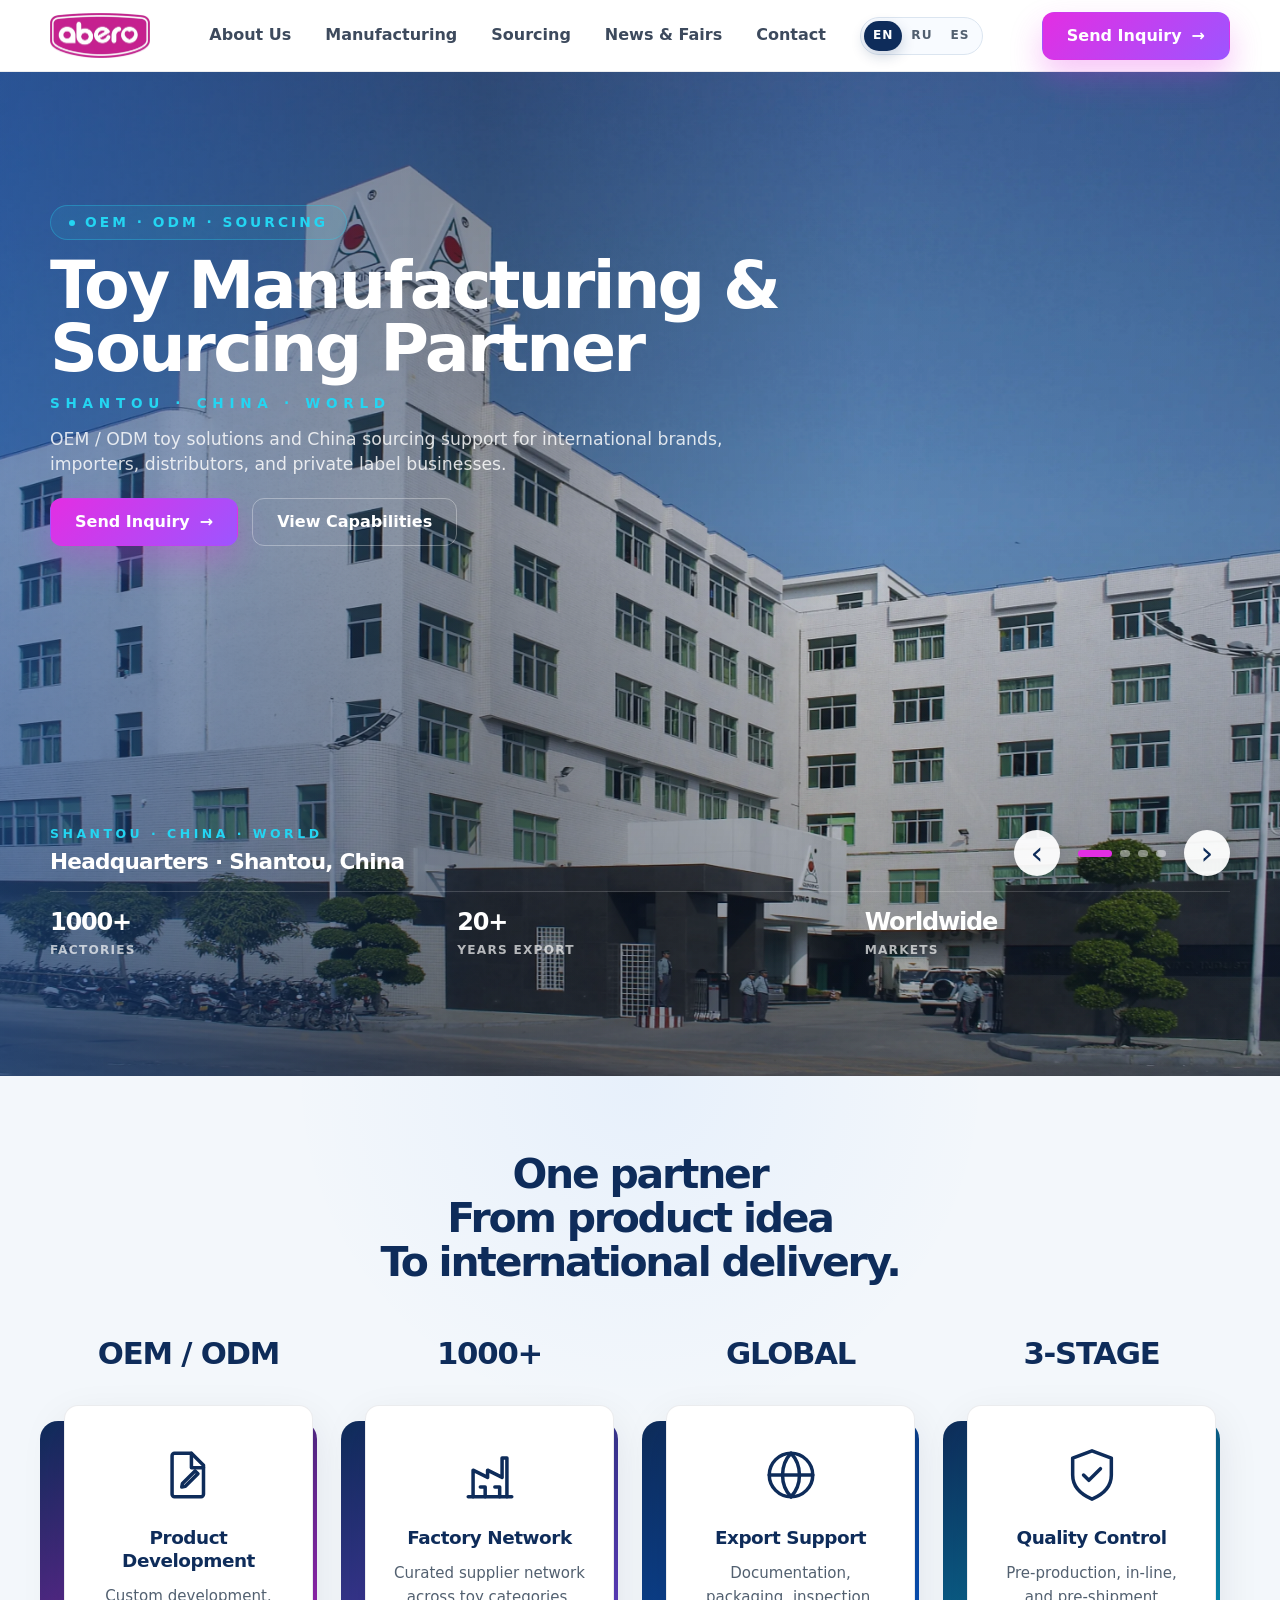
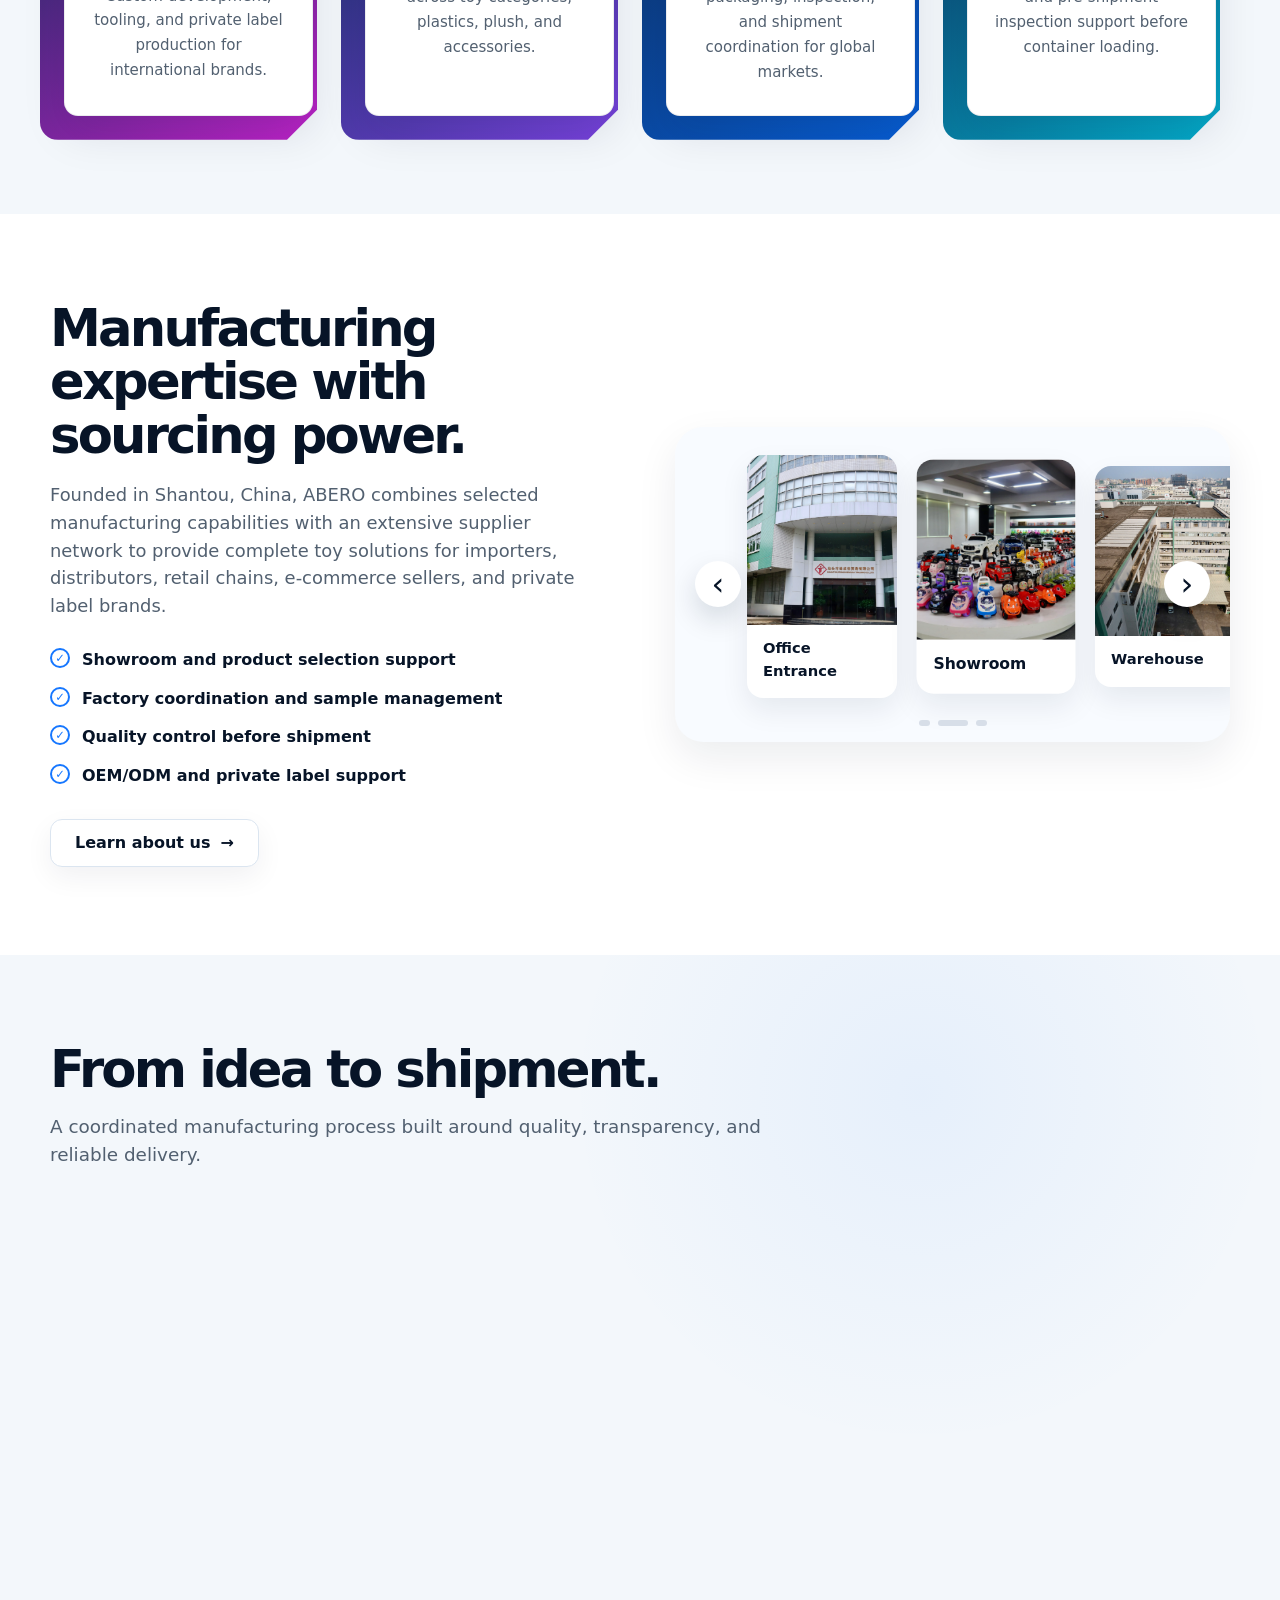
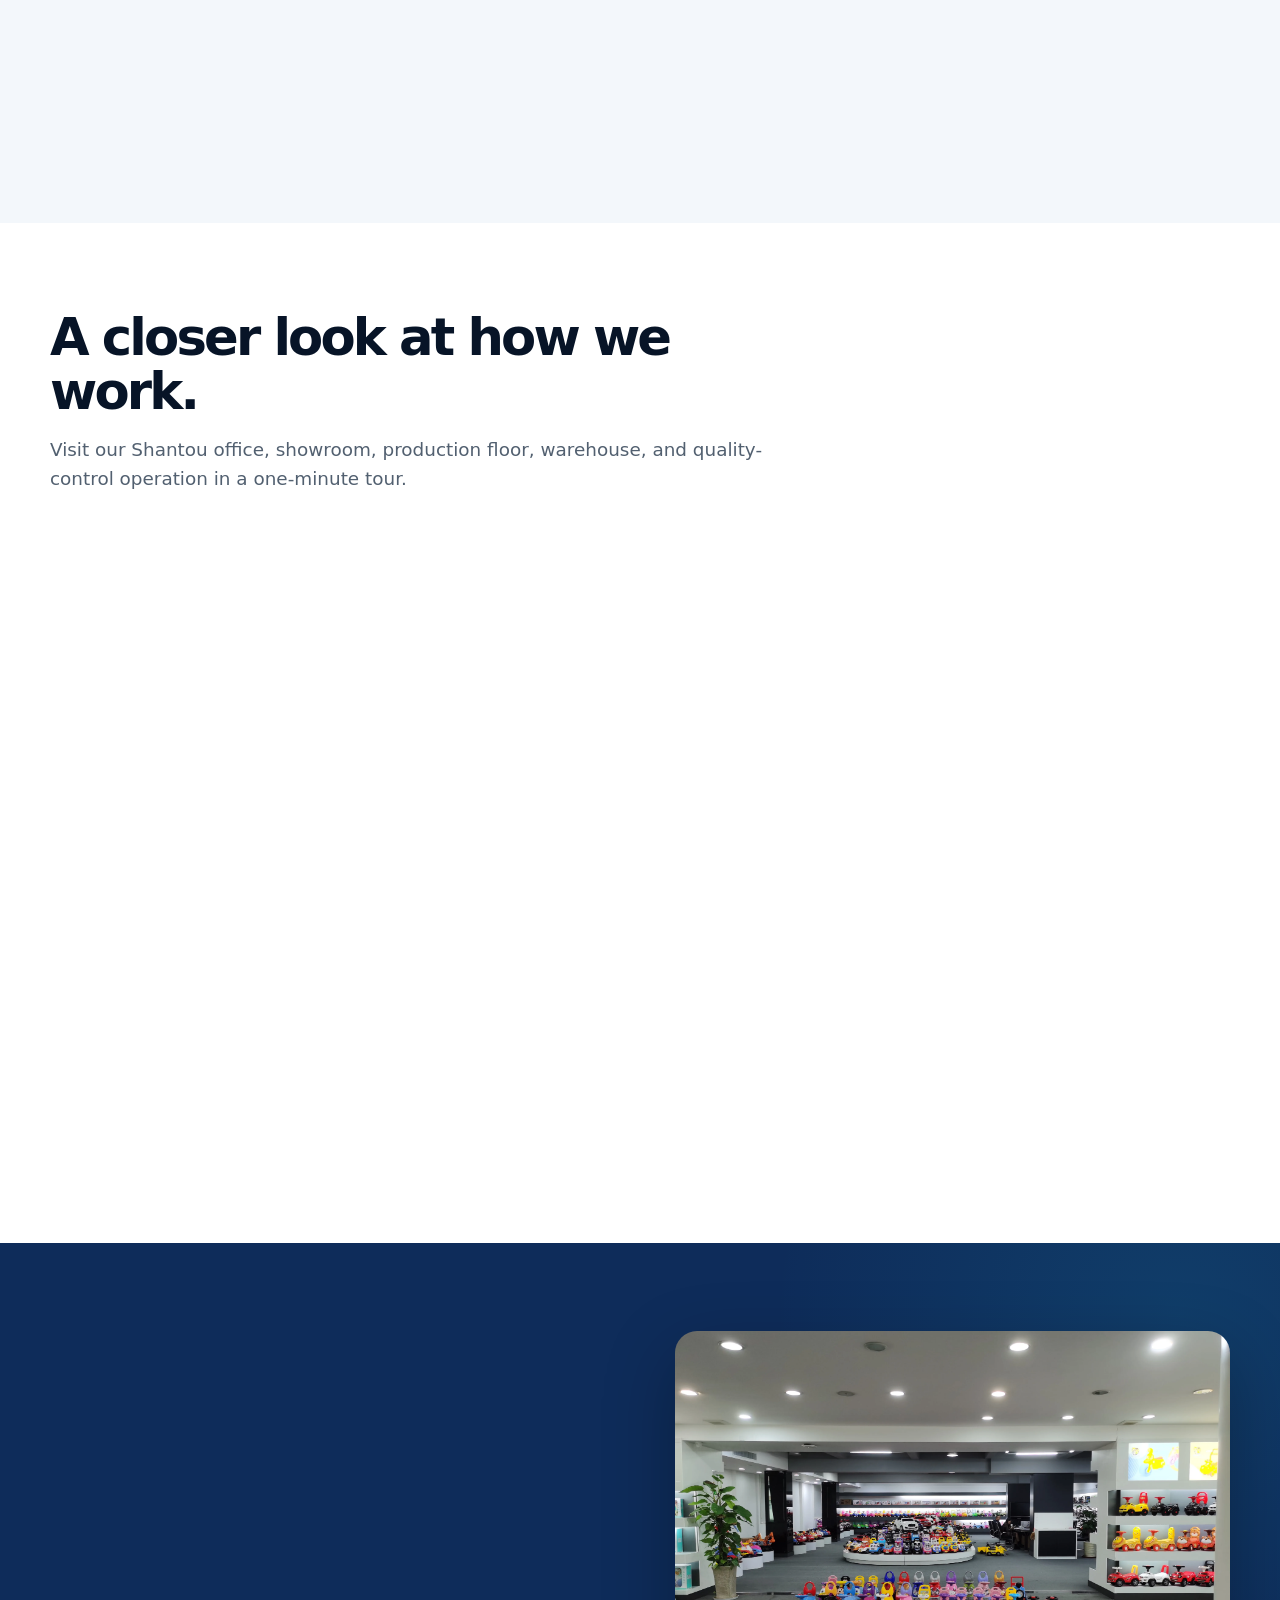
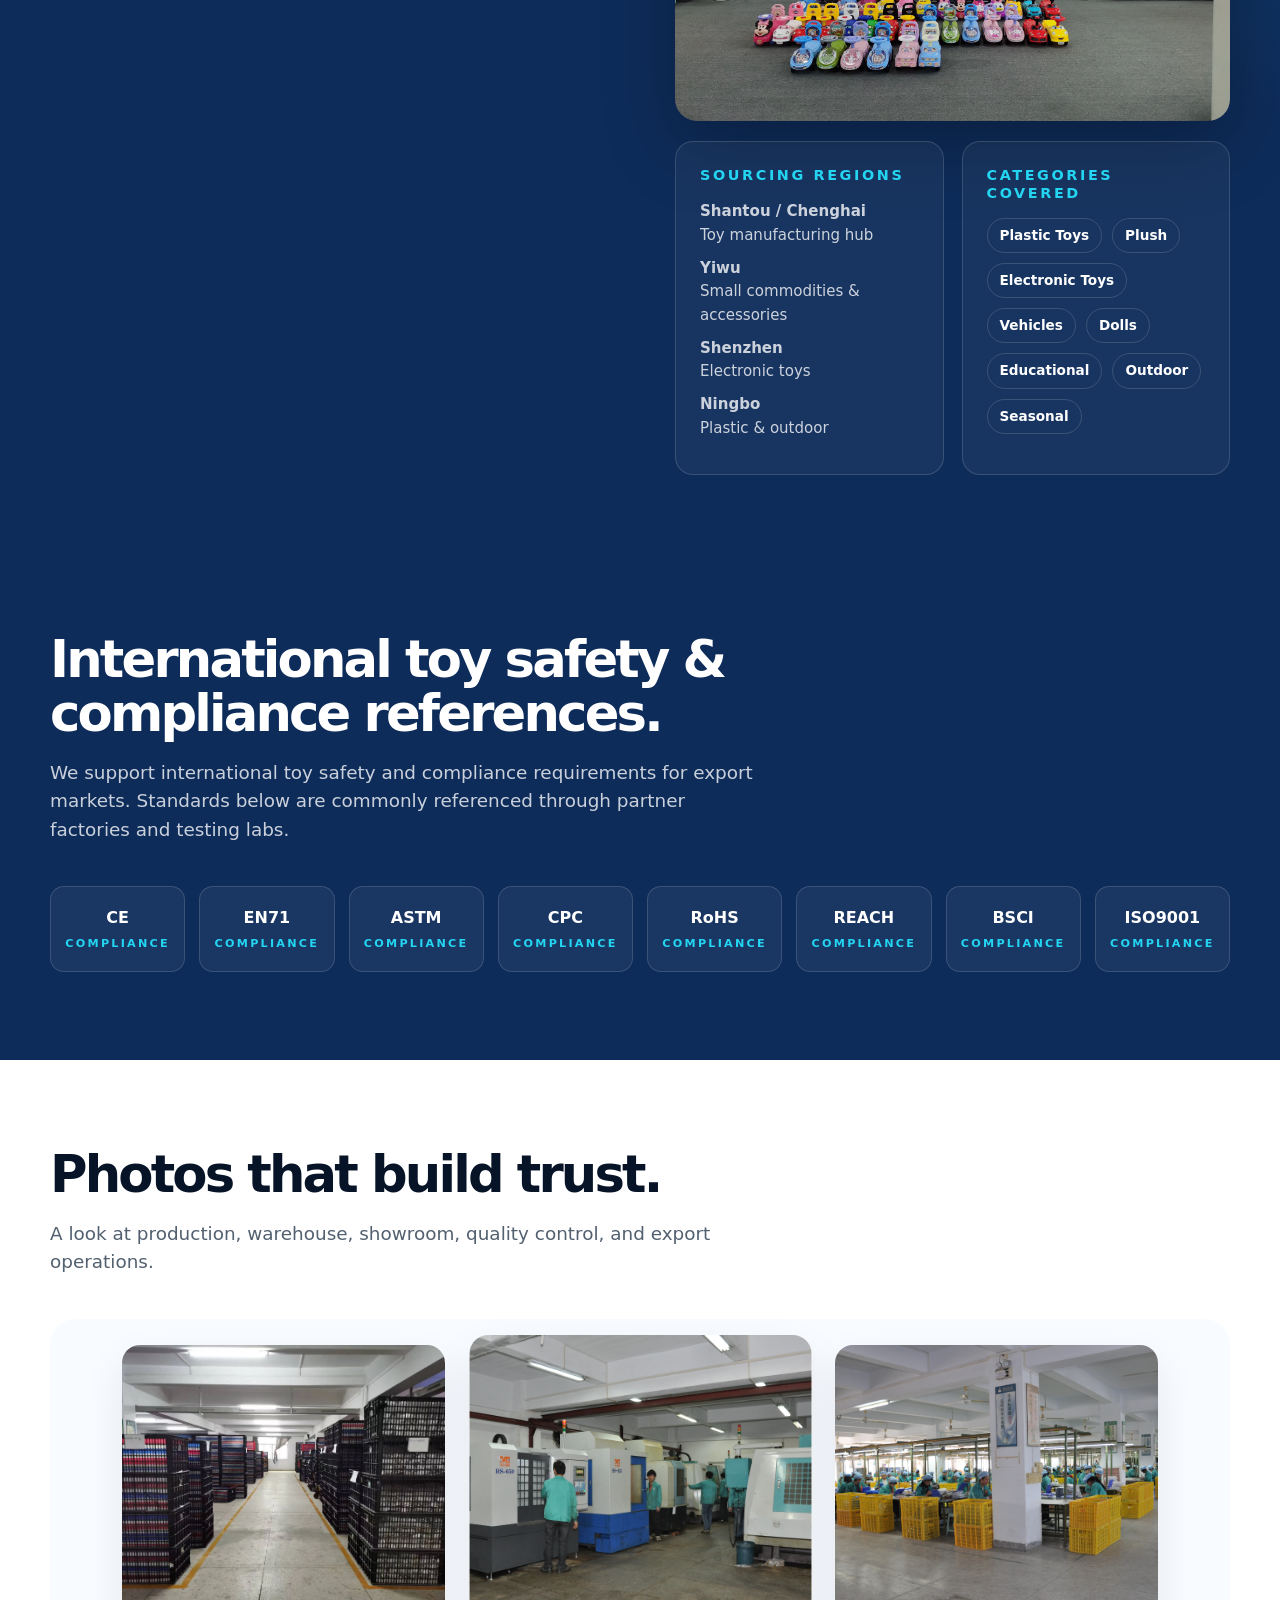
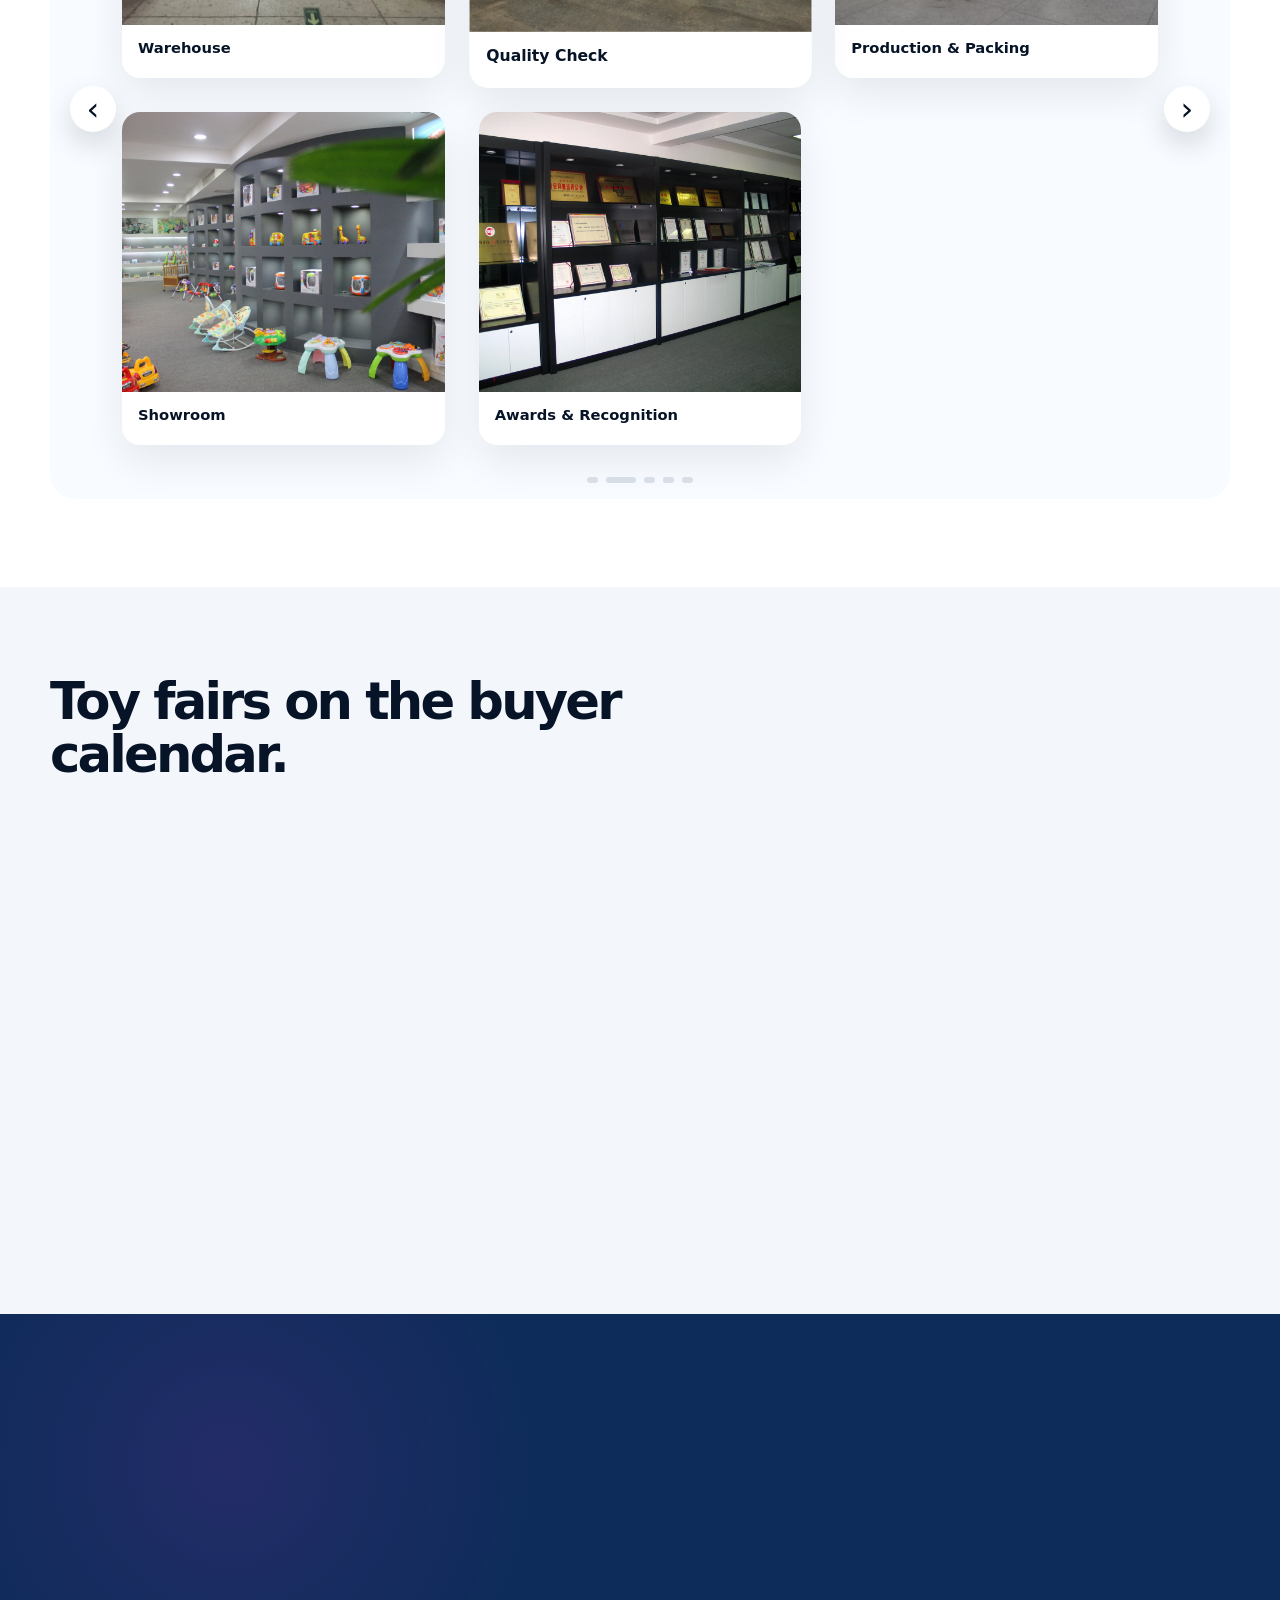
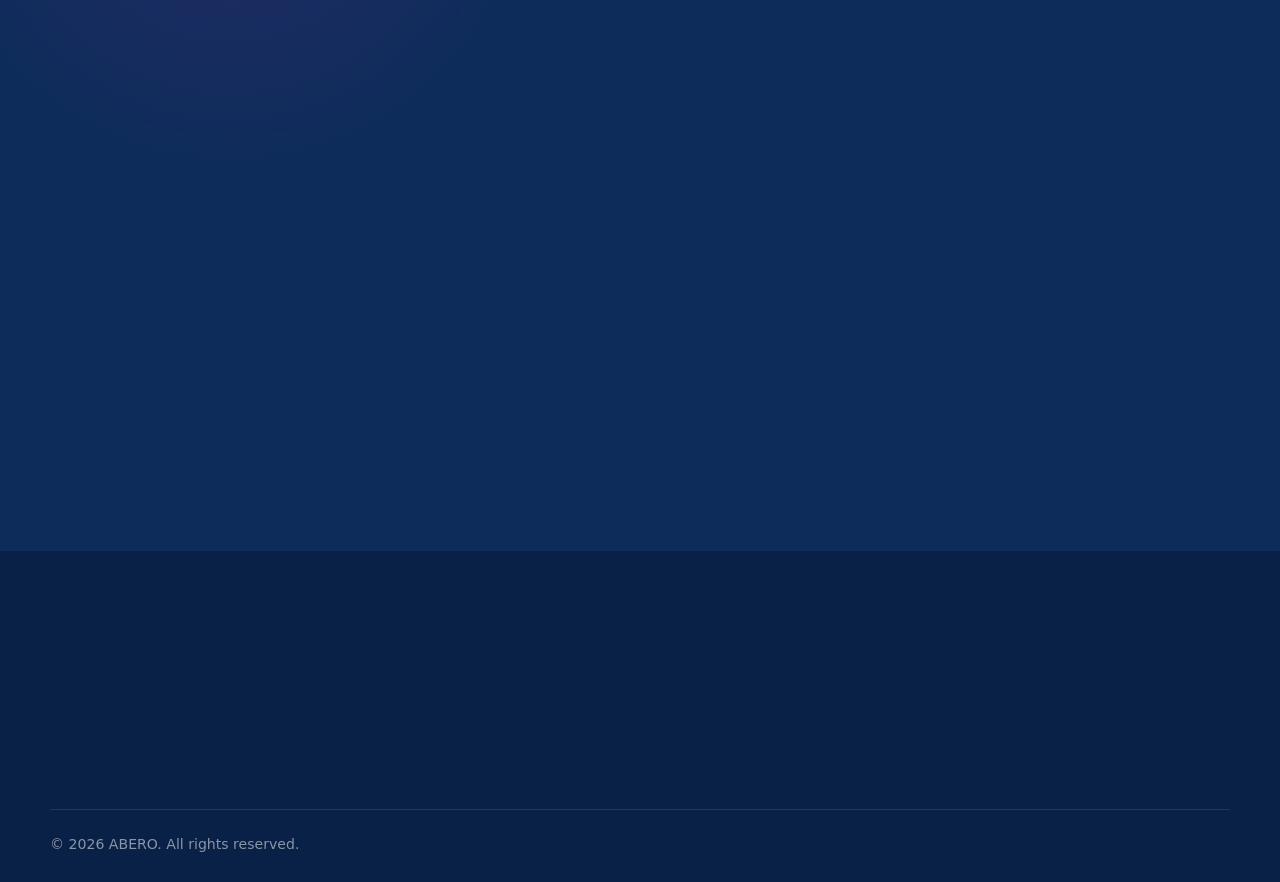
==== commit 2663dfce: "Add Spanish translations and motion polish This update adds Spanish locale support and expands the l" ====
--- a/index.html
+++ b/index.html
@@ -10,10 +10,11 @@
       content="ABERO is a China-based toy manufacturing, OEM/ODM, and sourcing partner for international brands, importers, distributors, and private label businesses."
     />
 
-    <link rel="stylesheet" href="styles/pages/home.css" />
     <link rel="stylesheet" href="styles/base.css" />
     <link rel="stylesheet" href="styles/components.css" />
+    <link rel="stylesheet" href="styles/pages/home.css" />
     <script src="js/translations.js" defer></script>
+    <script src="js/translations-es.js" defer></script>
     <script src="js/main.js" defer></script>
   </head>
 
@@ -141,7 +142,6 @@
       <section class="capability-section" aria-labelledby="capability-title">
         <div class="container">
           <header class="capability-heading">
-            <p class="capability-kicker">Our Operating Model</p>
             <h2 id="capability-title">
               <span>One partner</span>
               <span>From product idea</span>
@@ -253,11 +253,6 @@
       <section class="about-section" id="about">
         <div class="container two-column">
           <div class="section-copy">
-            <div class="section-pill">
-              <span></span>
-              About Abero
-            </div>
-
             <h2>Manufacturing expertise with sourcing power.</h2>
 
             <p>
@@ -314,7 +309,6 @@
       >
         <div class="container">
           <header class="manufacturing-heading">
-            <p class="manufacturing-eyebrow">Manufacturing · OEM · ODM</p>
             <h2 id="manufacturing-title">From idea to shipment.</h2>
             <p class="section-intro">
               A coordinated manufacturing process built around quality, transparency, and reliable
@@ -325,7 +319,7 @@
           <div class="manufacturing-flow">
             <svg
               class="manufacturing-flow-line"
-              viewBox="0 0 1200 360"
+              viewBox="0 0 1200 70"
               preserveAspectRatio="none"
               aria-hidden="true"
               focusable="false"
@@ -333,45 +327,38 @@
               <defs>
                 <linearGradient id="manufacturing-path-gradient" x1="0" y1="0" x2="1" y2="0">
                   <stop offset="0%" stop-color="#0e2c5a" />
-                  <stop offset="38%" stop-color="#7842dc" />
-                  <stop offset="70%" stop-color="#1677ff" />
+                  <stop offset="48%" stop-color="#1677ff" />
+                  <stop offset="76%" stop-color="#1197ce" />
                   <stop offset="100%" stop-color="#04abc9" />
                 </linearGradient>
                 <marker
                   id="manufacturing-arrow"
-                  markerWidth="9"
-                  markerHeight="9"
-                  refX="7"
-                  refY="4.5"
+                  markerWidth="12"
+                  markerHeight="12"
+                  refX="11"
+                  refY="6"
                   orient="auto"
+                  markerUnits="userSpaceOnUse"
                 >
-                  <path d="M0,0 L9,4.5 L0,9 Z" fill="#04abc9" />
+                  <path d="M0,0 L12,6 L0,12 Z" fill="#04abc9" />
                 </marker>
               </defs>
 
               <path
                 class="manufacturing-flow-path"
-                d="M 0 220 C 55 145, 135 145, 200 200 C 270 255, 330 255, 400 200 C 470 145, 530 145, 600 200 C 670 255, 730 255, 800 200 C 870 145, 930 145, 1000 200 C 1070 255, 1145 242, 1200 180"
+                d="M 28 35 H 1170"
                 marker-end="url(#manufacturing-arrow)"
               />
-
-              <g class="manufacturing-flow-points">
-                <circle cx="100" cy="164" r="7" />
-                <circle cx="300" cy="239" r="7" />
-                <circle cx="500" cy="164" r="7" />
-                <circle cx="700" cy="239" r="7" />
-                <circle cx="900" cy="164" r="7" />
-                <circle cx="1100" cy="239" r="7" />
-              </g>
             </svg>
 
             <ol class="manufacturing-steps">
               <li class="manufacturing-step">
                 <div class="manufacturing-step-mark">
                   <span class="manufacturing-step-number">01</span>
-                  <svg class="manufacturing-step-icon" viewBox="0 0 48 48" aria-hidden="true">
-                    <path d="M8 39 11 29 31 9l8 8-20 20-11 2Z" />
-                    <path d="m27 13 8 8M12 29l7 7M7 12l13 13M10 9l4-4 13 13-4 4M31 31l8 8M34 28l4-4 6 6-4 4" />
+                  <svg class="manufacturing-step-icon" viewBox="0 0 24 24" aria-hidden="true">
+                    <path d="m15 5 4 4" />
+                    <path d="M17.5 2.5a2.1 2.1 0 0 1 3 3L8 18l-5 1 1-5L17.5 2.5Z" />
+                    <path d="m4 14 4 4" />
                   </svg>
                 </div>
                 <h3>Product Design</h3>
@@ -381,11 +368,8 @@
               <li class="manufacturing-step">
                 <div class="manufacturing-step-mark">
                   <span class="manufacturing-step-number">02</span>
-                  <svg class="manufacturing-step-icon" viewBox="0 0 48 48" aria-hidden="true">
-                    <path d="M7 10h25v20H7zM12 16h15M12 22h9" />
-                    <path d="M32 25h5l1.5 3.5 3.5 1.5v5l-3.5 1.5L37 40h-5l-1.5-3.5L27 35v-5l3.5-1.5L32 25Z" />
-                    <circle cx="34.5" cy="32.5" r="3.5" />
-                    <path d="M12 30v7M21 30v7M7 38h20" />
+                  <svg class="manufacturing-step-icon" viewBox="0 0 24 24" aria-hidden="true">
+                    <path d="M14.7 6.3a1 1 0 0 0 0 1.4l1.6 1.6a1 1 0 0 0 1.4 0l3.8-3.8a6 6 0 0 1-7.9 7.9l-6.9 6.9a2.1 2.1 0 0 1-3-3l6.9-6.9a6 6 0 0 1 7.9-7.9l-3.8 3.8Z" />
                   </svg>
                 </div>
                 <h3>Tooling</h3>
@@ -395,11 +379,11 @@
               <li class="manufacturing-step">
                 <div class="manufacturing-step-mark">
                   <span class="manufacturing-step-number">03</span>
-                  <svg class="manufacturing-step-icon" viewBox="0 0 48 48" aria-hidden="true">
-                    <path d="m8 14 14-8 14 8-14 8-14-8Z" />
-                    <path d="M8 14v17l14 8 6-3.5M22 22v17M36 14v9" />
-                    <circle cx="36" cy="33" r="9" />
-                    <path d="m32 33 3 3 6-7" />
+                  <svg class="manufacturing-step-icon" viewBox="0 0 24 24" aria-hidden="true">
+                    <path d="m3 6 9-4 9 4-9 4-9-4Z" />
+                    <path d="M3 6v12l9 4 3-1.3M12 10v12M21 6v7" />
+                    <circle cx="19" cy="18" r="4" />
+                    <path d="m17.5 18 1 1 2-2" />
                   </svg>
                 </div>
                 <h3>Sampling</h3>
@@ -409,9 +393,9 @@
               <li class="manufacturing-step">
                 <div class="manufacturing-step-mark">
                   <span class="manufacturing-step-number">04</span>
-                  <svg class="manufacturing-step-icon" viewBox="0 0 48 48" aria-hidden="true">
-                    <path d="M5 41V21l12 7V19l12 8V13l9 5v23H5Z" />
-                    <path d="M11 34h5M22 34h5M33 34h5M34 18V8h6l2 33" />
+                  <svg class="manufacturing-step-icon" viewBox="0 0 24 24" aria-hidden="true">
+                    <path d="M3 21h18M5 21V10l6 3V8l6 3V3h2v18" />
+                    <path d="M8 17h2M14 17h2" />
                   </svg>
                 </div>
                 <h3>Production</h3>
@@ -421,9 +405,9 @@
               <li class="manufacturing-step">
                 <div class="manufacturing-step-mark">
                   <span class="manufacturing-step-number">05</span>
-                  <svg class="manufacturing-step-icon" viewBox="0 0 48 48" aria-hidden="true">
-                    <path d="M24 5 39 11v11c0 10-5.8 17-15 21-9.2-4-15-11-15-21V11l15-6Z" />
-                    <path d="m17 24 5 5 10-11" />
+                  <svg class="manufacturing-step-icon" viewBox="0 0 24 24" aria-hidden="true">
+                    <path d="m12 3 7 3v5c0 5-2.9 8.5-7 10-4.1-1.5-7-5-7-10V6l7-3Z" />
+                    <path d="m9 12 2 2 4-4" />
                   </svg>
                 </div>
                 <h3>Quality Control</h3>
@@ -433,10 +417,11 @@
               <li class="manufacturing-step">
                 <div class="manufacturing-step-mark">
                   <span class="manufacturing-step-number">06</span>
-                  <svg class="manufacturing-step-icon" viewBox="0 0 48 48" aria-hidden="true">
-                    <path d="M6 31h36l-5 8H12l-6-8Z" />
-                    <path d="M12 31V17h10v14M22 21h12v10M15 12h7v5M27 15h7v6" />
-                    <path d="M5 43c3 0 3-2 6-2s3 2 6 2 3-2 6-2 3 2 6 2 3-2 6-2 3 2 6 2" />
+                  <svg class="manufacturing-step-icon" viewBox="0 0 24 24" aria-hidden="true">
+                    <path d="M3 17V6h11v11M14 10h4l3 3v4h-2" />
+                    <path d="M5 17h1M11 17h4" />
+                    <circle cx="8.5" cy="17.5" r="2.5" />
+                    <circle cx="17.5" cy="17.5" r="2.5" />
                   </svg>
                 </div>
                 <h3>Shipping</h3>
@@ -467,11 +452,6 @@
       <!-- Factory Tour -->
       <section class="factory-tour-section">
         <div class="container">
-          <div class="section-pill">
-            <span></span>
-            Inside ABERO
-          </div>
-
           <h2>A closer look at how we work.</h2>
 
           <p class="section-intro">
@@ -503,11 +483,6 @@
       <section class="sourcing-section dark-section" id="sourcing">
         <div class="container two-column">
           <div class="section-copy">
-            <div class="section-pill section-pill-dark">
-              <span></span>
-              Sourcing Services
-            </div>
-
             <h2>Your sourcing partner.</h2>
 
             <p>
@@ -577,11 +552,6 @@
       <!-- Certifications -->
       <section class="cert-section dark-section" id="certifications">
         <div class="container">
-          <div class="section-pill section-pill-dark">
-            <span></span>
-            Quality &amp; Compliance Support
-          </div>
-
           <h2>International toy safety &amp; compliance references.</h2>
 
           <p class="section-intro">
@@ -605,11 +575,6 @@
       <!-- Factory Gallery -->
       <section class="gallery-section" id="gallery">
         <div class="container">
-          <div class="section-pill">
-            <span></span>
-            Factory Gallery
-          </div>
-
           <h2>Photos that build trust.</h2>
 
           <p class="section-intro">
@@ -667,11 +632,6 @@
       <!-- News & Exhibitions -->
       <section class="news-preview-section light-section" id="news">
         <div class="container">
-          <div class="section-pill">
-            <span></span>
-            News &amp; Exhibitions
-          </div>
-
           <h2>Toy fairs on the buyer calendar.</h2>
 
           <div class="news-grid">
@@ -721,11 +681,6 @@
       <section class="contact-section dark-section" id="contact">
         <div class="container contact-grid">
           <div class="section-copy">
-            <div class="section-pill section-pill-dark">
-              <span></span>
-              Contact Us
-            </div>
-
             <h2>Start your manufacturing or sourcing project.</h2>
 
             <p>
--- a/styles/components.css
+++ b/styles/components.css
@@ -40,11 +40,6 @@
 
 .main-nav a {
   white-space: nowrap;
-  transition: color 0.2s ease;
-}
-
-.main-nav a:hover {
-  color: var(--magenta);
 }
 
 .language-switcher {
@@ -67,14 +62,6 @@
   font-size: 0.76rem;
   font-weight: 900;
   letter-spacing: 0.08em;
-  transition:
-    background 0.2s ease,
-    color 0.2s ease,
-    box-shadow 0.2s ease;
-}
-
-.language-option:hover {
-  color: var(--blue);
 }
 
 .language-option.is-active {
@@ -163,15 +150,6 @@
   border-radius: 12px;
   font-weight: 800;
   line-height: 1;
-  transition:
-    transform 0.2s ease,
-    box-shadow 0.2s ease,
-    border-color 0.2s ease,
-    background 0.2s ease;
-}
-
-.btn:hover {
-  transform: translateY(-2px);
 }
 
 .btn-primary {
@@ -180,18 +158,10 @@
   box-shadow: 0 16px 32px rgba(227, 46, 227, 0.28);
 }
 
-.btn-primary:hover {
-  box-shadow: 0 18px 42px rgba(227, 46, 227, 0.38);
-}
-
 .btn-outline {
   color: inherit;
   background: transparent;
   border-color: rgba(255, 255, 255, 0.32);
-}
-
-.btn-outline:hover {
-  border-color: rgba(255, 255, 255, 0.68);
 }
 
 .btn-light {
@@ -385,10 +355,6 @@
   font-size: 0.94rem;
 }
 
-.site-footer a:hover {
-  color: var(--cyan);
-}
-
 .footer-bottom {
   margin-top: 36px;
   padding-top: 24px;
@@ -557,6 +523,94 @@
 
   .modal-content {
     padding: 26px 20px;
+  }
+}
+
+/* Shared motion language: restrained, directional, and respectful of reduced-motion settings. */
+.site-header {
+  transition:
+    box-shadow 0.28s ease,
+    background-color 0.28s ease,
+    border-color 0.28s ease;
+}
+
+.site-header.is-scrolled {
+  background: rgba(255, 255, 255, 0.97);
+  border-color: rgba(9, 24, 46, 0.04);
+  box-shadow: 0 14px 34px rgba(9, 24, 46, 0.09);
+}
+
+.page-hero-media,
+.hero-bg-slide img {
+  transform: scale(1.035) translate3d(0, var(--hero-parallax, 0), 0);
+  will-change: transform;
+}
+
+@media (prefers-reduced-motion: no-preference) {
+  .motion-ready [data-reveal] {
+    opacity: 0;
+    transform: translate3d(0, 28px, 0);
+    transition:
+      opacity 0.7s cubic-bezier(0.2, 0.7, 0.2, 1),
+      transform 0.7s cubic-bezier(0.2, 0.7, 0.2, 1);
+    transition-delay: var(--reveal-delay, 0ms);
+  }
+
+  .motion-ready [data-reveal].is-visible {
+    opacity: 1;
+    transform: translate3d(0, 0, 0);
+  }
+
+  .motion-ready .page-hero-inner > [data-reveal],
+  .motion-ready .hero-copy-block > [data-reveal] {
+    transform: translate3d(-24px, 0, 0);
+  }
+
+  .motion-ready .page-hero-inner > [data-reveal].is-visible,
+  .motion-ready .hero-copy-block > [data-reveal].is-visible {
+    transform: translate3d(0, 0, 0);
+  }
+
+  .motion-ready .manufacturing-flow-path {
+    stroke-dasharray: 1600;
+    stroke-dashoffset: 1600;
+    transition: stroke-dashoffset 1.55s cubic-bezier(0.2, 0.7, 0.2, 1) 0.18s;
+  }
+
+  .motion-ready .manufacturing-flow.is-visible .manufacturing-flow-path {
+    stroke-dashoffset: 0;
+  }
+}
+
+.language-spanish .main-nav {
+  gap: 22px;
+}
+
+.language-spanish .page-hero-inner h1 {
+  max-width: 980px;
+  font-size: clamp(3.05rem, 6vw, 5.8rem);
+  letter-spacing: -0.045em;
+}
+
+@media (max-width: 820px) {
+  .language-spanish .page-hero-inner h1 {
+    font-size: clamp(2.65rem, 10.5vw, 4.25rem);
+  }
+}
+
+@media (prefers-reduced-motion: reduce) {
+  *,
+  *::before,
+  *::after {
+    scroll-behavior: auto !important;
+    animation-duration: 0.01ms !important;
+    animation-iteration-count: 1 !important;
+    transition-duration: 0.01ms !important;
+  }
+
+  .page-hero-media,
+  .hero-bg-slide img {
+    transform: none;
   }
 }
 
--- a/styles/pages/home.css
+++ b/styles/pages/home.css
@@ -6,6 +6,11 @@
 
 .language-russian .hero-stats-fsbig strong {
   font-size: 1.5rem;
+}
+
+.language-spanish .hero-copy-block h1 {
+  max-width: 930px;
+  font-size: clamp(3rem, 5.65vw, 5.75rem);
 }
 
 .hero-fsbig {
@@ -383,14 +388,6 @@
   background: var(--white);
   text-align: center;
   box-shadow: 0 18px 44px rgba(9, 24, 46, 0.1);
-  transition:
-    transform 0.25s ease,
-    box-shadow 0.25s ease;
-}
-
-.capability-card:hover .capability-panel {
-  transform: translateY(-5px);
-  box-shadow: 0 24px 54px rgba(9, 24, 46, 0.14);
 }
 
 .capability-icon {
@@ -454,16 +451,6 @@
   }
 }
 
-@media (prefers-reduced-motion: reduce) {
-  .capability-panel {
-    transition: none;
-  }
-
-  .capability-card:hover .capability-panel {
-    transform: none;
-  }
-}
-
 .about-section {
   background: var(--white);
 }
@@ -583,7 +570,7 @@
 
 .manufacturing-flow {
   position: relative;
-  min-height: 360px;
+  min-height: 235px;
   margin-top: 54px;
 }
 
@@ -591,7 +578,7 @@
   position: absolute;
   inset: 0;
   width: 100%;
-  height: 360px;
+  height: 70px;
   overflow: visible;
 }
 
@@ -603,17 +590,10 @@
   vector-effect: non-scaling-stroke;
 }
 
-.manufacturing-flow-points circle {
-  fill: var(--light-bg);
-  stroke: var(--blue);
-  stroke-width: 2;
-  vector-effect: non-scaling-stroke;
-}
-
 .manufacturing-steps {
   position: relative;
   z-index: 1;
-  min-height: 360px;
+  min-height: 235px;
   margin: 0;
   padding: 0;
   display: grid;
@@ -629,16 +609,13 @@
   text-align: center;
 }
 
-.manufacturing-step:nth-child(even) {
-  padding-top: 226px;
-}
-
 .manufacturing-step-mark {
-  min-height: 56px;
+  position: relative;
+  width: 100%;
+  min-height: 70px;
   display: flex;
   align-items: center;
   justify-content: center;
-  gap: 13px;
 }
 
 .manufacturing-step-number {
@@ -648,6 +625,7 @@
   display: grid;
   place-items: center;
   border-radius: 50%;
+  border: 5px solid var(--light-bg);
   background: var(--navy);
   color: var(--white);
   font-size: 1.2rem;
@@ -658,17 +636,21 @@
 
 .manufacturing-step-icon {
   flex: 0 0 auto;
-  width: 52px;
-  height: 52px;
+  position: absolute;
+  top: 50%;
+  left: calc(50% + 38px);
+  width: 46px;
+  height: 46px;
+  transform: translateY(-50%);
   fill: none;
   stroke: var(--navy);
-  stroke-width: 2;
+  stroke-width: 1.7;
   stroke-linecap: round;
   stroke-linejoin: round;
 }
 
 .manufacturing-step h3 {
-  margin: 14px 0 6px;
+  margin: 16px 0 6px;
   color: var(--navy);
   font-size: 1.04rem;
 }
@@ -703,7 +685,6 @@
   height: 230px;
   display: block;
   object-fit: cover;
-  transition: transform 0.35s ease;
 }
 
 .manufacturing-evidence-item figcaption {
@@ -719,31 +700,25 @@
   text-transform: uppercase;
 }
 
-.manufacturing-evidence-item:hover img {
-  transform: scale(1.025);
-}
-
 @media (max-width: 1100px) {
   .manufacturing-flow,
   .manufacturing-steps {
-    min-height: 330px;
+    min-height: 230px;
   }
 
   .manufacturing-flow-line {
-    height: 330px;
-  }
-
-  .manufacturing-step:nth-child(even) {
-    padding-top: 208px;
+    height: 70px;
   }
 
   .manufacturing-step-number {
     width: 48px;
     height: 48px;
+    border-width: 4px;
     font-size: 1.05rem;
   }
 
   .manufacturing-step-icon {
+    left: calc(50% + 34px);
     width: 45px;
     height: 45px;
   }
@@ -785,7 +760,7 @@
     left: 26px;
     width: 3px;
     border-radius: 999px;
-    background: linear-gradient(180deg, var(--navy), #7842dc 38%, var(--blue) 70%, #04abc9);
+    background: linear-gradient(180deg, var(--navy), var(--blue) 62%, #04abc9);
   }
 
   .manufacturing-step,
@@ -802,6 +777,8 @@
   }
 
   .manufacturing-step-mark {
+    position: static;
+    width: auto;
     min-height: 48px;
     justify-content: flex-start;
   }
@@ -812,11 +789,14 @@
     left: 0;
     width: 54px;
     height: 54px;
+    border: 0;
   }
 
   .manufacturing-step-icon {
+    position: static;
     width: 46px;
     height: 46px;
+    transform: none;
   }
 
   .manufacturing-step h3 {
@@ -850,16 +830,6 @@
 
   .manufacturing-evidence-item img {
     height: 220px;
-  }
-}
-
-@media (prefers-reduced-motion: reduce) {
-  .manufacturing-evidence-item img {
-    transition: none;
-  }
-
-  .manufacturing-evidence-item:hover img {
-    transform: none;
   }
 }
 
@@ -930,10 +900,6 @@
     transform 0.2s ease;
 }
 
-.video-play:hover {
-  transform: translate(-50%, -50%) scale(1.06);
-}
-
 .video-caption {
   position: absolute;
   left: 34px;
@@ -1155,14 +1121,6 @@
   border-radius: 18px;
   background: var(--white);
   box-shadow: var(--shadow-card);
-  transition:
-    transform 0.2s ease,
-    box-shadow 0.2s ease;
-}
-
-.news-card:hover {
-  transform: translateY(-4px);
-  box-shadow: 0 20px 50px rgba(9, 24, 46, 0.12);
 }
 
 .news-card img {
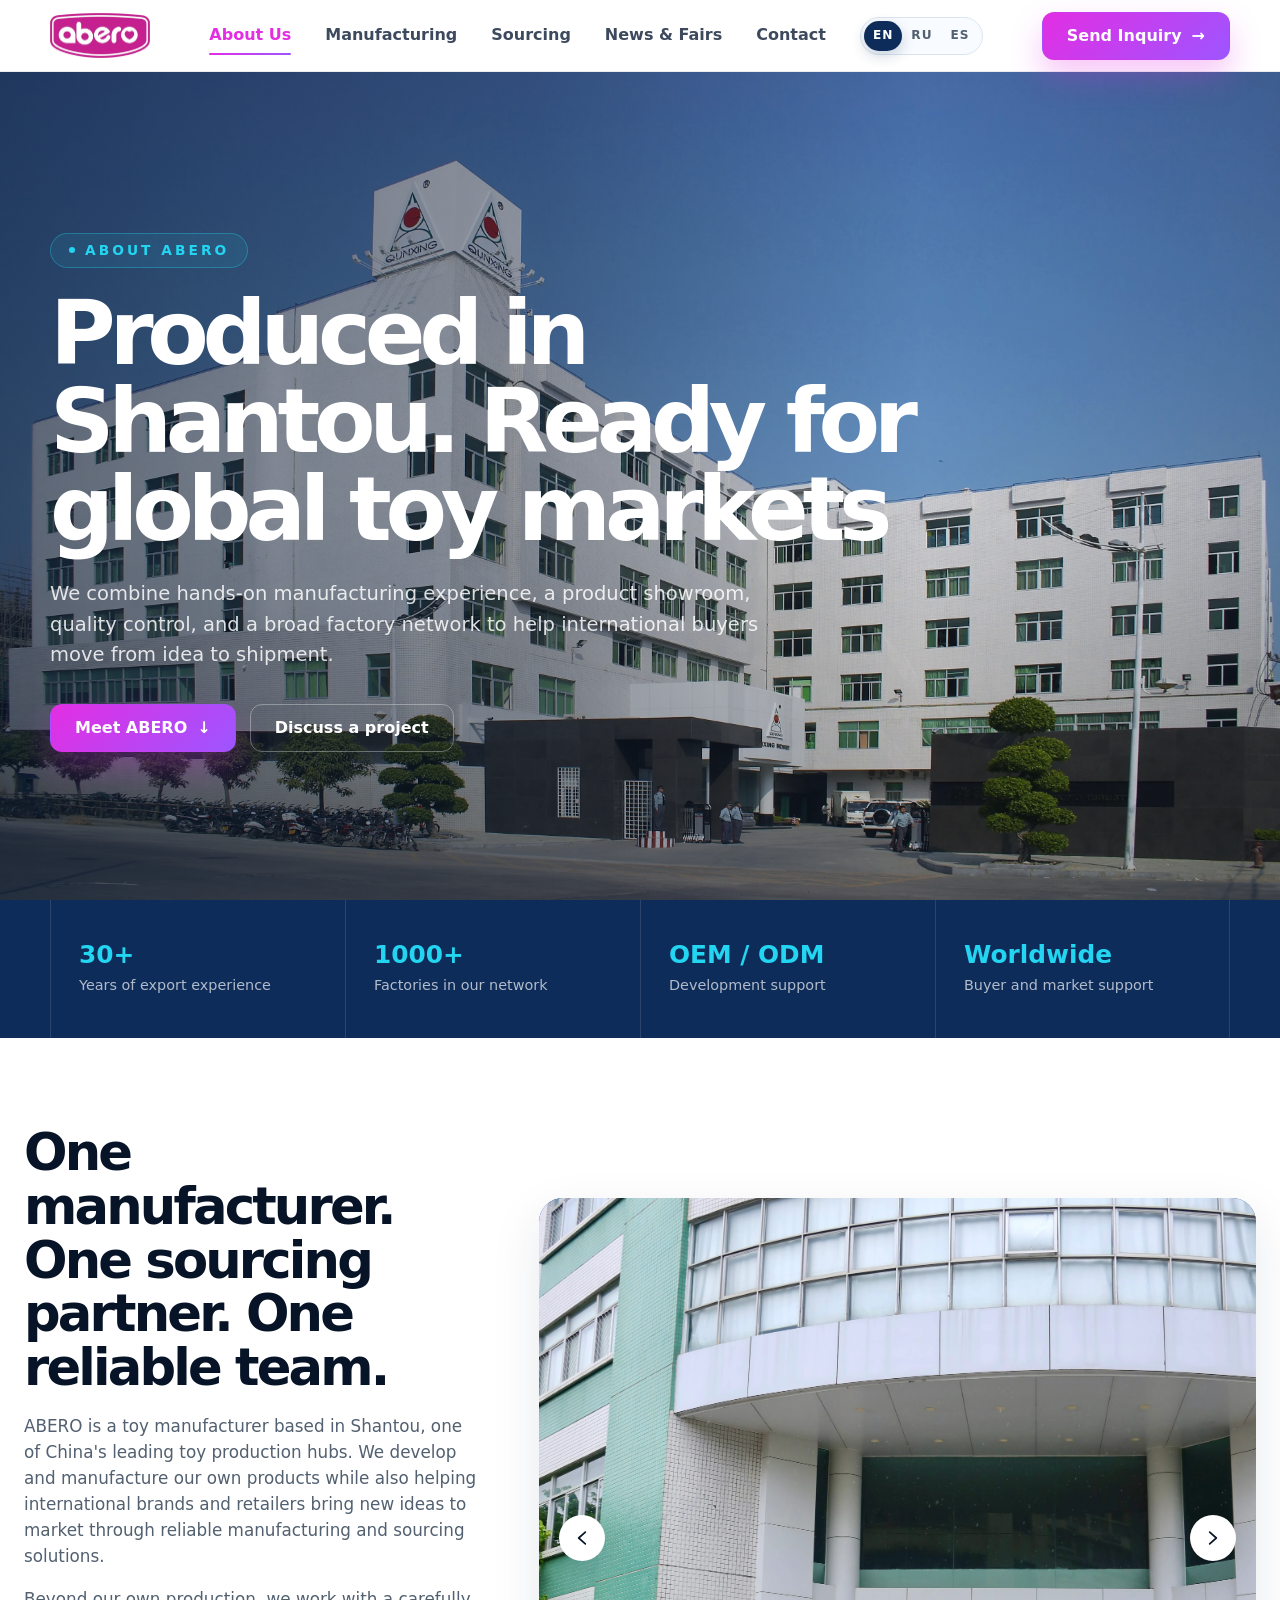
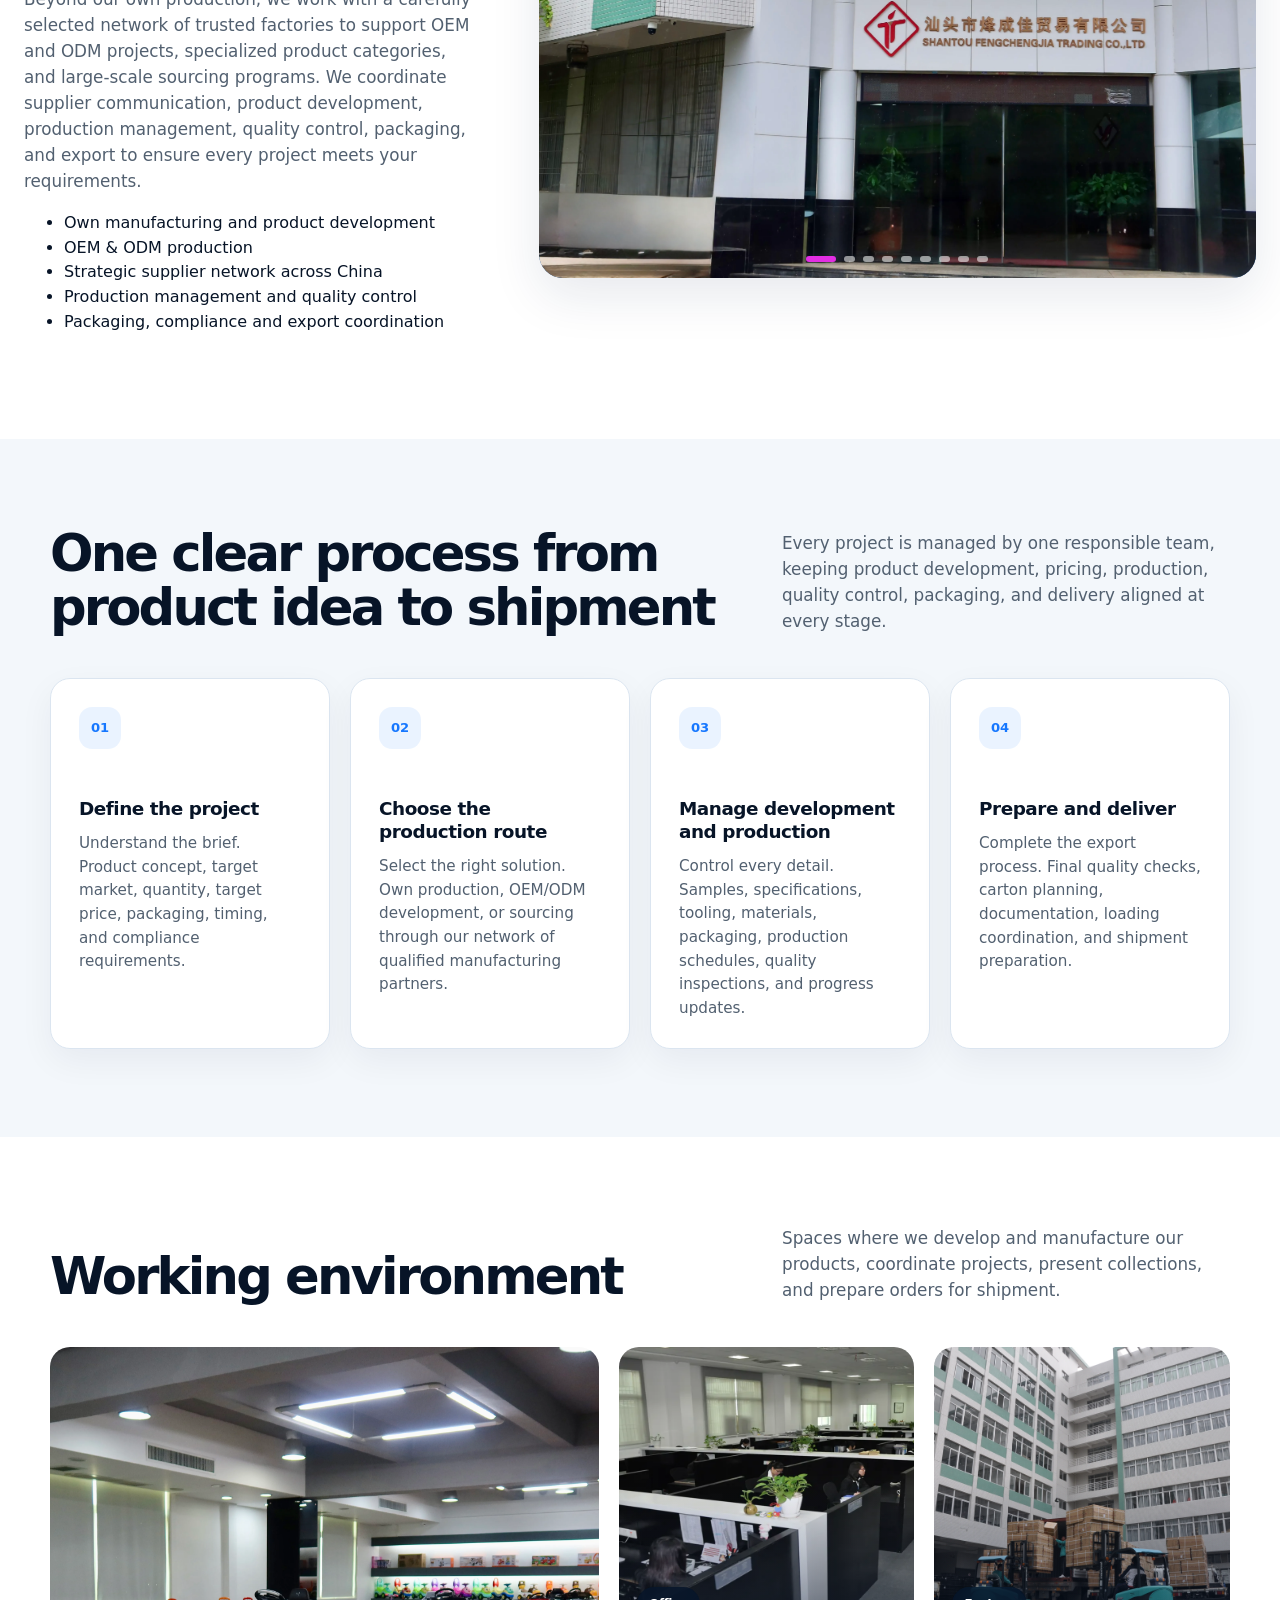
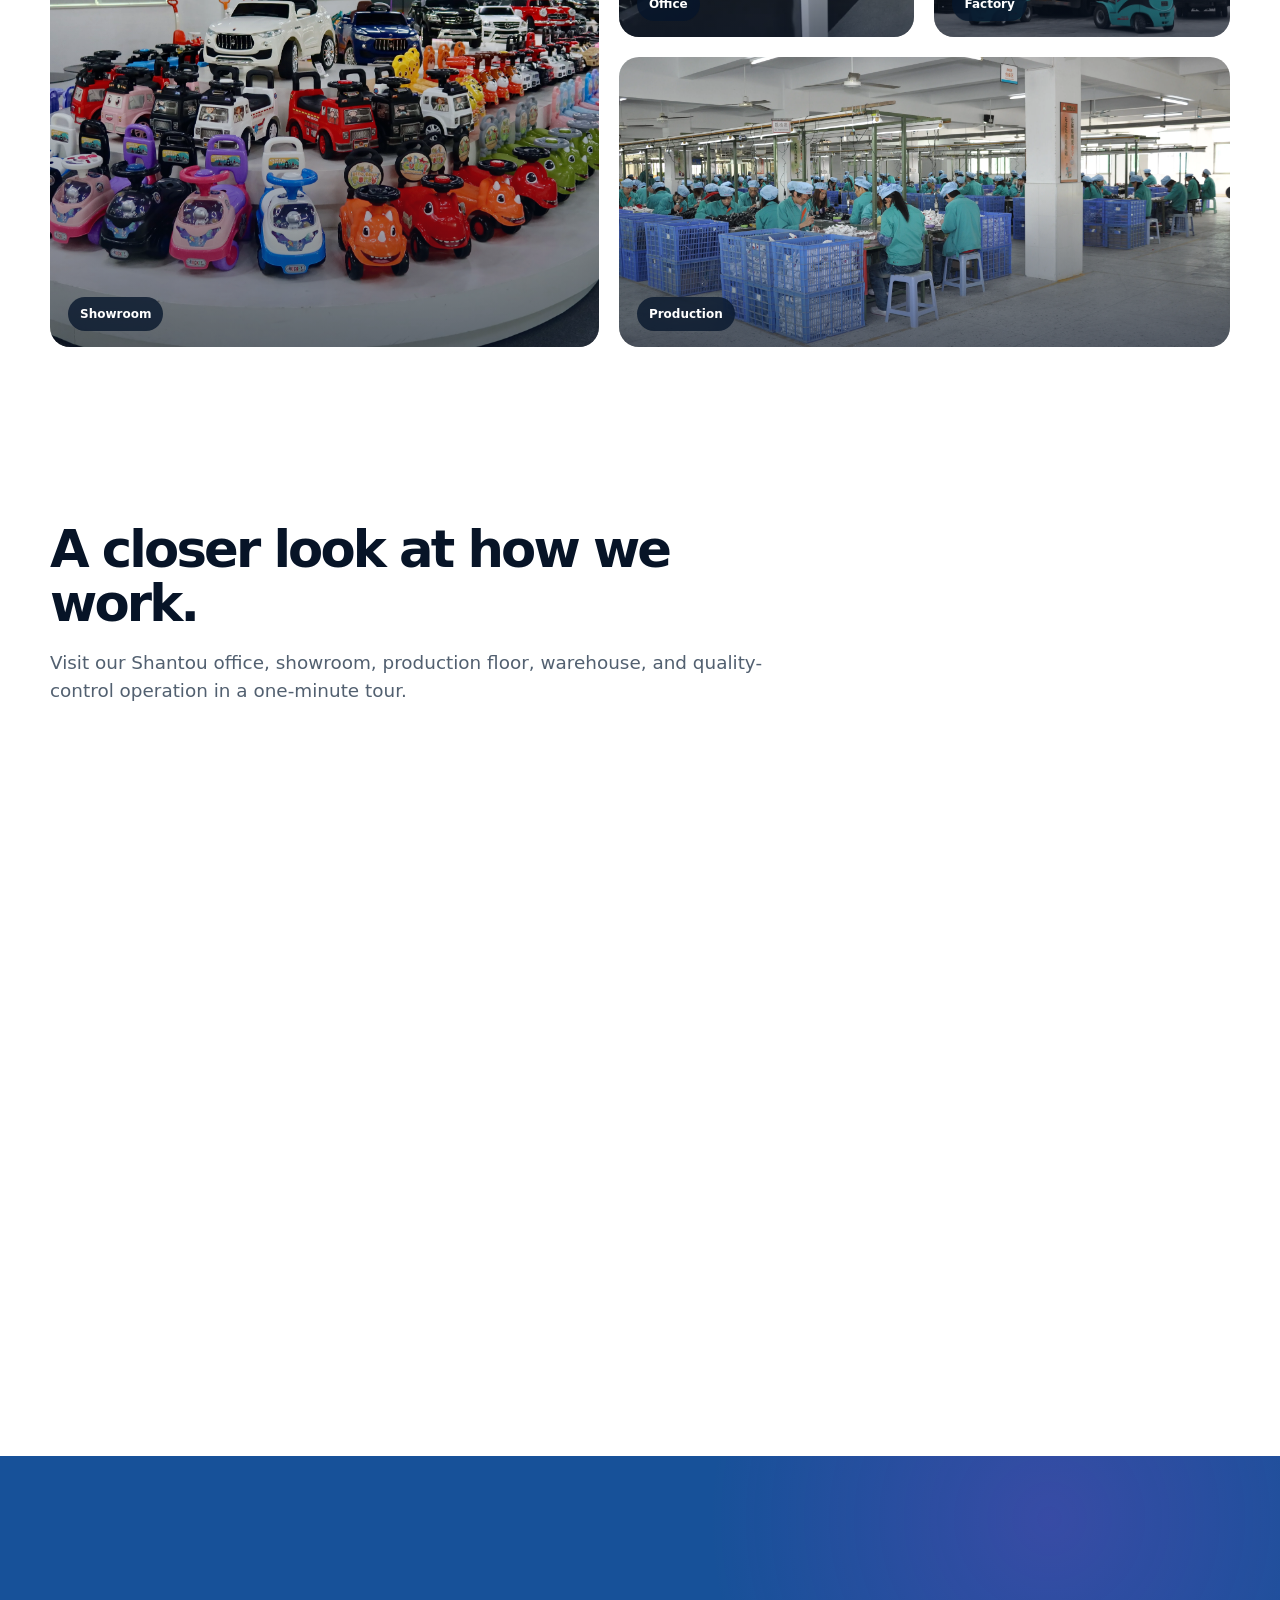
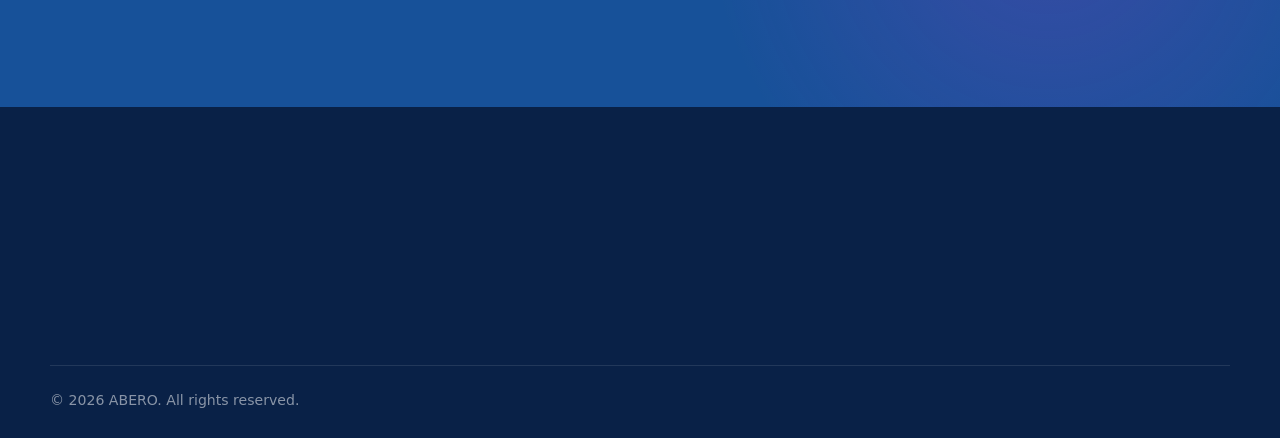
==== commit dfa29e15: "Turn homepage into About page; add contact API Replace standalone about page by converting index.htm" ====
--- a/index.html
+++ b/index.html
@@ -3,453 +3,246 @@
   <head>
     <meta charset="UTF-8" />
     <meta name="viewport" content="width=device-width, initial-scale=1.0" />
-
-    <title>ABERO — Toy Manufacturing & Sourcing Partner</title>
+    <title>ABERO — Toy Manufacturing &amp; Global Sourcing Partner</title>
     <meta
       name="description"
-      content="ABERO is a China-based toy manufacturing, OEM/ODM, and sourcing partner for international brands, importers, distributors, and private label businesses."
+      content="Learn about ABERO's Shantou team, facilities, showroom, supplier network, and international toy manufacturing and sourcing services."
     />
-
     <link rel="stylesheet" href="styles/base.css" />
     <link rel="stylesheet" href="styles/components.css" />
-    <link rel="stylesheet" href="styles/pages/home.css" />
+    <link rel="stylesheet" href="styles/pages/about.css" />
     <script src="js/translations.js" defer></script>
     <script src="js/translations-es.js" defer></script>
     <script src="js/main.js" defer></script>
   </head>
-
-  <body>
-    <!-- Header -->
+  <body class="interior-page">
     <header class="site-header">
       <div class="container header-inner">
-        <a href="index.html" class="logo-link" aria-label="ABERO homepage">
-          <img src="assets/icons/abero-logo.png" alt="ABERO logo" class="site-logo" />
-        </a>
-
+        <a href="index.html" class="logo-link" aria-label="ABERO homepage"
+          ><img src="assets/icons/abero-logo.png" alt="ABERO logo" class="site-logo"
+        /></a>
         <button
           class="mobile-menu-toggle"
           type="button"
           aria-label="Open menu"
           aria-expanded="false"
         >
-          <span></span>
-          <span></span>
-          <span></span>
+          <span></span><span></span><span></span>
         </button>
-
-        <nav class="main-nav">
-          <a href="about.html">About Us</a>
-          <a href="manufacturing.html">Manufacturing</a>
-          <a href="sourcing.html">Sourcing</a>
-          <a href="news.html">News &amp; Fairs</a>
-          <a href="contact.html">Contact</a>
+        <nav class="main-nav" aria-label="Primary navigation">
+          <a href="index.html" class="active" aria-current="page">About Us</a
+          ><a href="manufacturing.html">Manufacturing</a><a href="sourcing.html">Sourcing</a
+          ><a href="news.html">News &amp; Fairs</a><a href="contact.html">Contact</a>
         </nav>
-
         <div class="header-actions">
-          <a href="contact.html#inquiry" class="btn btn-primary">
-            Send Inquiry
-            <span>→</span>
-          </a>
+          <a href="contact.html#inquiry" class="btn btn-primary">Send Inquiry <span>→</span></a>
         </div>
       </div>
     </header>
 
     <main>
-      <!-- Hero -->
-      <section class="hero-fsbig" id="top">
-        <div class="hero-bg-slider">
-          <article class="hero-bg-slide active">
-            <img src="assets/images/main-building.webp" alt="ABERO headquarters in Shantou" />
-          </article>
-
-          <article class="hero-bg-slide">
-            <img src="assets/images/office-fd.webp" alt="ABERO office front desk" />
-          </article>
-
-          <article class="hero-bg-slide">
-            <img src="assets/images/showroom-left.webp" alt="ABERO showroom" />
-          </article>
-
-          <article class="hero-bg-slide">
-            <img src="assets/images/showroom-podium-1.webp" alt="ABERO showroom podium with toys" />
-          </article>
-        </div>
-
-        <div class="hero-overlay"></div>
-
-        <div class="container hero-fsbig-inner">
-          <div class="hero-copy-block">
-            <div class="section-pill section-pill-dark">
-              <span></span>
-              OEM · ODM · Sourcing
-            </div>
-
-            <h1>Toy Manufacturing &amp; Sourcing Partner</h1>
-
-            <p class="location-line">SHANTOU · CHINA · WORLD</p>
-
-            <p class="hero-text">
-              OEM / ODM toy solutions and China sourcing support for international brands,
-              importers, distributors, and private label businesses.
+      <section class="page-hero">
+        <img
+          class="page-hero-media"
+          src="assets/images/office/main-building.webp"
+          alt="ABERO factory building in Shantou"
+        />
+        <div class="page-hero-shade"></div>
+        <div class="container page-hero-inner">
+          <div class="section-pill section-pill-dark"><span></span>About ABERO</div>
+          <h1>Produced in Shantou. Ready for global toy markets</h1>
+          <p>
+            We combine hands-on manufacturing experience, a product showroom, quality control, and a
+            broad factory network to help international buyers move from idea to shipment.
+          </p>
+          <div class="page-hero-actions">
+            <a href="#company" class="btn btn-primary">Meet ABERO <span>↓</span></a
+            ><a href="contact.html#inquiry" class="btn btn-outline">Discuss a project</a>
+          </div>
+        </div>
+      </section>
+
+      <section class="metric-band" aria-label="ABERO highlights">
+        <div class="container metric-grid">
+          <article><strong>30+</strong><span>Years of export experience</span></article>
+          <article><strong>1000+</strong><span>Factories in our network</span></article>
+          <article><strong>OEM / ODM</strong><span>Development support</span></article>
+          <article><strong>Worldwide</strong><span>Buyer and market support</span></article>
+        </div>
+      </section>
+
+      <section class="content-section" id="company">
+        <div class="container split-feature">
+          <div class="content-copy">
+            <h2>One manufacturer. One sourcing partner. One reliable team.</h2>
+            <p>
+              ABERO is a toy manufacturer based in Shantou, one of China's leading toy production
+              hubs. We develop and manufacture our own products while also helping international
+              brands and retailers bring new ideas to market through reliable manufacturing and
+              sourcing solutions.
             </p>
-
-            <div class="hero-actions">
-              <a href="#contact" class="btn btn-primary">Send Inquiry <span>→</span></a>
-              <a href="#manufacturing" class="btn btn-outline">View Capabilities</a>
-            </div>
-          </div>
-
-          <div class="hero-slide-info">
-            <p class="hero-slide-kicker">SHANTOU · CHINA · WORLD</p>
-            <h2>Headquarters · Shantou, China</h2>
-          </div>
-
-          <div class="hero-controls">
-            <button class="hero-arrow hero-prev" type="button" aria-label="Previous slide">
-              ‹
+            <p>
+              Beyond our own production, we work with a carefully selected network of trusted
+              factories to support OEM and ODM projects, specialized product categories, and
+              large-scale sourcing programs. We coordinate supplier communication, product
+              development, production management, quality control, packaging, and export to ensure
+              every project meets your requirements.
+            </p>
+            <ul class="check-list">
+              <li>Own manufacturing and product development</li>
+              <li>OEM &amp; ODM production</li>
+              <li>Strategic supplier network across China</li>
+              <li>Production management and quality control</li>
+              <li>Packaging, compliance and export coordination</li>
+            </ul>
+          </div>
+          <div
+            class="facility-carousel carousel"
+            data-autoplay="5000"
+            aria-label="ABERO office gallery"
+          >
+            <article class="image-slide active">
+              <img
+                src="assets/images/company and factory office/IMG_2214.webp"
+                alt="ABERO meeting room"
+              />
+            </article>
+            <article class="image-slide">
+              <img
+                src="assets/images/company and factory office/IMG_2215.webp"
+                alt="ABERO office "
+              />
+            </article>
+            <article class="image-slide">
+              <img
+                src="assets/images/company and factory office/IMG_2220.webp"
+                alt="ABERO office front desk"
+              />
+            </article>
+            <article class="image-slide">
+              <img
+                src="assets/images/company and factory office/IMG_2223.webp"
+                alt="ABERO awards display"
+              />
+            </article>
+            <article class="image-slide">
+              <img
+                src="assets/images/company and factory office/IMG_2256.webp"
+                alt="ABERO office interior"
+              />
+            </article>
+            <article class="image-slide">
+              <img
+                src="assets/images/company and factory office/IMG_2268.webp"
+                alt="ABERO office interior"
+              />
+            </article>
+            <article class="image-slide">
+              <img
+                src="assets/images/company and factory office/IMG_2289.webp"
+                alt="ABERO office interior"
+              />
+            </article>
+            <article class="image-slide">
+              <img
+                src="assets/images/company and factory office/IMG_2273.webp"
+                alt="ABERO office interior"
+              />
+            </article>
+            <article class="image-slide">
+              <img src="assets/images/team.webp" alt="ABERO team" />
+            </article>
+            <button class="carousel-btn carousel-prev" type="button" aria-label="Previous image">
+              <svg viewBox="0 0 24 24" aria-hidden="true" focusable="false">
+                <path d="M16 5 8 12 16 19" />
+              </svg>
             </button>
-
-            <div class="hero-dots">
-              <button class="active" type="button" aria-label="Slide 1"></button>
-              <button type="button" aria-label="Slide 2"></button>
-              <button type="button" aria-label="Slide 3"></button>
-              <button type="button" aria-label="Slide 4"></button>
-            </div>
-
-            <button class="hero-arrow hero-next" type="button" aria-label="Next slide">›</button>
-          </div>
-
-          <div class="hero-stats-fsbig">
-            <div>
-              <strong>1000+</strong>
-              <span>Factories</span>
-            </div>
-
-            <div>
-              <strong>20+</strong>
-              <span>Years Export</span>
-            </div>
-
-            <div>
-              <strong>Worldwide</strong>
-              <span>Markets</span>
-            </div>
-          </div>
-        </div>
-      </section>
-
-      <!-- Capability Infographic -->
-      <section class="capability-section" aria-labelledby="capability-title">
-        <div class="container">
-          <header class="capability-heading">
-            <h2 id="capability-title">
-              <span>One partner</span>
-              <span>From product idea</span>
-              <span>To international delivery.</span>
-            </h2>
-          </header>
-
-          <div class="capability-grid">
-            <article class="capability-card capability-card-magenta">
-              <p class="capability-anchor">OEM / ODM</p>
-
-              <div class="capability-panel">
-                <svg
-                  class="capability-icon"
-                  viewBox="0 0 24 24"
-                  fill="none"
-                  stroke="currentColor"
-                  aria-hidden="true"
-                >
-                  <path d="M6 3h7l5 5v12a1 1 0 0 1-1 1H6a1 1 0 0 1-1-1V4a1 1 0 0 1 1-1Z" />
-                  <path d="M13 3v6h5" />
-                  <path d="m9 17 1.5-.3 5.2-5.2-1.2-1.2-5.2 5.2L9 17Z" />
-                </svg>
-
-                <h3>Product Development</h3>
-                <p>
-                  Custom development, tooling, and private label production for international
-                  brands.
-                </p>
-              </div>
-            </article>
-
-            <article class="capability-card capability-card-purple">
-              <p class="capability-anchor">1000+</p>
-
-              <div class="capability-panel">
-                <svg
-                  class="capability-icon"
-                  viewBox="0 0 24 24"
-                  fill="none"
-                  stroke="currentColor"
-                  aria-hidden="true"
-                >
-                  <path d="M3 21h18" />
-                  <path d="M5 21V10l6 3v-3l6 3V5h2v16" />
-                  <path d="M8 17h2v4" />
-                  <path d="M14 17h2v4" />
-                </svg>
-
-                <h3>Factory Network</h3>
-                <p>
-                  Curated supplier network across toy categories, plastics, plush, and accessories.
-                </p>
-              </div>
-            </article>
-
-            <article class="capability-card capability-card-blue">
-              <p class="capability-anchor">GLOBAL</p>
-
-              <div class="capability-panel">
-                <svg
-                  class="capability-icon"
-                  viewBox="0 0 24 24"
-                  fill="none"
-                  stroke="currentColor"
-                  aria-hidden="true"
-                >
-                  <circle cx="12" cy="12" r="9" />
-                  <path d="M3 12h18" />
-                  <path d="M12 3c2.4 2.5 3.5 5.5 3.5 9S14.4 18.5 12 21" />
-                  <path d="M12 3c-2.4 2.5-3.5 5.5-3.5 9s1.1 6.5 3.5 9" />
-                </svg>
-
-                <h3>Export Support</h3>
-                <p>
-                  Documentation, packaging, inspection, and shipment coordination for global
-                  markets.
-                </p>
-              </div>
-            </article>
-
-            <article class="capability-card capability-card-cyan">
-              <p class="capability-anchor">3-STAGE</p>
-
-              <div class="capability-panel">
-                <svg
-                  class="capability-icon"
-                  viewBox="0 0 24 24"
-                  fill="none"
-                  stroke="currentColor"
-                  aria-hidden="true"
-                >
-                  <path d="M12 2 20 5v7c0 5-3.4 8-8 10-4.6-2-8-5-8-10V5l8-3Z" />
-                  <path d="m8.5 12 2.2 2.2 4.8-4.8" />
-                </svg>
-
-                <h3>Quality Control</h3>
-                <p>
-                  Pre-production, in-line, and pre-shipment inspection support before container
-                  loading.
-                </p>
-              </div>
-            </article>
-          </div>
-        </div>
-      </section>
-
-      <!-- About -->
-      <section class="about-section" id="about">
-        <div class="container two-column">
-          <div class="section-copy">
-            <h2>Manufacturing expertise with sourcing power.</h2>
-
-            <p>
-              Founded in Shantou, China, ABERO combines selected manufacturing capabilities with an
-              extensive supplier network to provide complete toy solutions for importers,
-              distributors, retail chains, e-commerce sellers, and private label brands.
-            </p>
-
-            <ul class="check-list">
-              <li>Showroom and product selection support</li>
-              <li>Factory coordination and sample management</li>
-              <li>Quality control before shipment</li>
-              <li>OEM/ODM and private label support</li>
-            </ul>
-
-            <a href="about.html" class="btn btn-light">Learn about us <span>→</span></a>
-          </div>
-
-          <div class="image-carousel carousel card-carousel" data-carousel="about">
-            <button class="carousel-btn carousel-prev" type="button" aria-label="Previous image">
-              ‹
-            </button>
-
-            <div class="carousel-track">
-              <article class="image-slide">
-                <img src="assets/images/office/entrance.webp" alt="Office entrance" />
-                <p>Office Entrance</p>
-              </article>
-
-              <article class="image-slide active">
-                <img src="assets/images/showroom/showroom.webp" alt="Showroom" />
-                <p>Showroom</p>
-              </article>
-
-              <article class="image-slide">
-                <img src="assets/images/office/facroty-werehouse.webp" alt="Warehouse" />
-                <p>Warehouse</p>
-              </article>
-            </div>
-
             <button class="carousel-btn carousel-next" type="button" aria-label="Next image">
-              ›
+              <svg viewBox="0 0 24 24" aria-hidden="true" focusable="false">
+                <path d="m8 5 8 7-8 7" />
+              </svg>
             </button>
             <div class="carousel-dots"></div>
           </div>
         </div>
       </section>
 
-      <!-- Manufacturing -->
-      <section
-        class="manufacturing-section light-section"
-        id="manufacturing"
-        aria-labelledby="manufacturing-title"
-      >
+      <section class="content-section light-section">
         <div class="container">
-          <header class="manufacturing-heading">
-            <h2 id="manufacturing-title">From idea to shipment.</h2>
-            <p class="section-intro">
-              A coordinated manufacturing process built around quality, transparency, and reliable
-              delivery.
+          <div class="section-heading">
+            <div><h2>One clear process from product idea to shipment</h2></div>
+            <p>
+              Every project is managed by one responsible team, keeping product development,
+              pricing, production, quality control, packaging, and delivery aligned at every stage.
             </p>
-          </header>
-
-          <div class="manufacturing-flow">
-            <svg
-              class="manufacturing-flow-line"
-              viewBox="0 0 1200 70"
-              preserveAspectRatio="none"
-              aria-hidden="true"
-              focusable="false"
-            >
-              <defs>
-                <linearGradient id="manufacturing-path-gradient" x1="0" y1="0" x2="1" y2="0">
-                  <stop offset="0%" stop-color="#0e2c5a" />
-                  <stop offset="48%" stop-color="#1677ff" />
-                  <stop offset="76%" stop-color="#1197ce" />
-                  <stop offset="100%" stop-color="#04abc9" />
-                </linearGradient>
-                <marker
-                  id="manufacturing-arrow"
-                  markerWidth="12"
-                  markerHeight="12"
-                  refX="11"
-                  refY="6"
-                  orient="auto"
-                  markerUnits="userSpaceOnUse"
-                >
-                  <path d="M0,0 L12,6 L0,12 Z" fill="#04abc9" />
-                </marker>
-              </defs>
-
-              <path
-                class="manufacturing-flow-path"
-                d="M 28 35 H 1170"
-                marker-end="url(#manufacturing-arrow)"
-              />
-            </svg>
-
-            <ol class="manufacturing-steps">
-              <li class="manufacturing-step">
-                <div class="manufacturing-step-mark">
-                  <span class="manufacturing-step-number">01</span>
-                  <svg class="manufacturing-step-icon" viewBox="0 0 24 24" aria-hidden="true">
-                    <path d="m15 5 4 4" />
-                    <path d="M17.5 2.5a2.1 2.1 0 0 1 3 3L8 18l-5 1 1-5L17.5 2.5Z" />
-                    <path d="m4 14 4 4" />
-                  </svg>
-                </div>
-                <h3>Product Design</h3>
-                <p>Brief, specifications and drawings</p>
-              </li>
-
-              <li class="manufacturing-step">
-                <div class="manufacturing-step-mark">
-                  <span class="manufacturing-step-number">02</span>
-                  <svg class="manufacturing-step-icon" viewBox="0 0 24 24" aria-hidden="true">
-                    <path d="M14.7 6.3a1 1 0 0 0 0 1.4l1.6 1.6a1 1 0 0 0 1.4 0l3.8-3.8a6 6 0 0 1-7.9 7.9l-6.9 6.9a2.1 2.1 0 0 1-3-3l6.9-6.9a6 6 0 0 1 7.9-7.9l-3.8 3.8Z" />
-                  </svg>
-                </div>
-                <h3>Tooling</h3>
-                <p>Mold development and material selection</p>
-              </li>
-
-              <li class="manufacturing-step">
-                <div class="manufacturing-step-mark">
-                  <span class="manufacturing-step-number">03</span>
-                  <svg class="manufacturing-step-icon" viewBox="0 0 24 24" aria-hidden="true">
-                    <path d="m3 6 9-4 9 4-9 4-9-4Z" />
-                    <path d="M3 6v12l9 4 3-1.3M12 10v12M21 6v7" />
-                    <circle cx="19" cy="18" r="4" />
-                    <path d="m17.5 18 1 1 2-2" />
-                  </svg>
-                </div>
-                <h3>Sampling</h3>
-                <p>Prototype testing and client approval</p>
-              </li>
-
-              <li class="manufacturing-step">
-                <div class="manufacturing-step-mark">
-                  <span class="manufacturing-step-number">04</span>
-                  <svg class="manufacturing-step-icon" viewBox="0 0 24 24" aria-hidden="true">
-                    <path d="M3 21h18M5 21V10l6 3V8l6 3V3h2v18" />
-                    <path d="M8 17h2M14 17h2" />
-                  </svg>
-                </div>
-                <h3>Production</h3>
-                <p>Injection molding and assembly</p>
-              </li>
-
-              <li class="manufacturing-step">
-                <div class="manufacturing-step-mark">
-                  <span class="manufacturing-step-number">05</span>
-                  <svg class="manufacturing-step-icon" viewBox="0 0 24 24" aria-hidden="true">
-                    <path d="m12 3 7 3v5c0 5-2.9 8.5-7 10-4.1-1.5-7-5-7-10V6l7-3Z" />
-                    <path d="m9 12 2 2 4-4" />
-                  </svg>
-                </div>
-                <h3>Quality Control</h3>
-                <p>In-line and pre-shipment inspection</p>
-              </li>
-
-              <li class="manufacturing-step">
-                <div class="manufacturing-step-mark">
-                  <span class="manufacturing-step-number">06</span>
-                  <svg class="manufacturing-step-icon" viewBox="0 0 24 24" aria-hidden="true">
-                    <path d="M3 17V6h11v11M14 10h4l3 3v4h-2" />
-                    <path d="M5 17h1M11 17h4" />
-                    <circle cx="8.5" cy="17.5" r="2.5" />
-                    <circle cx="17.5" cy="17.5" r="2.5" />
-                  </svg>
-                </div>
-                <h3>Shipping</h3>
-                <p>Packaging, documents and container loading</p>
-              </li>
-            </ol>
-          </div>
-
-          <div class="manufacturing-evidence">
-            <figure class="manufacturing-evidence-item">
-              <img src="assets/images/prod-5.webp" alt="Injection molding production" />
+          </div>
+          <div class="feature-grid feature-grid-four">
+            <article class="feature-card">
+              <span class="feature-index">01</span>
+              <h3>Define the project</h3>
+              <p>
+                Understand the brief. Product concept, target market, quantity, target price,
+                packaging, timing, and compliance requirements.
+              </p>
+            </article>
+            <article class="feature-card">
+              <span class="feature-index">02</span>
+              <h3>Choose the production route</h3>
+              <p>
+                Select the right solution. Own production, OEM/ODM development, or sourcing through
+                our network of qualified manufacturing partners.
+              </p>
+            </article>
+            <article class="feature-card">
+              <span class="feature-index">03</span>
+              <h3>Manage development and production</h3>
+              <p>
+                Control every detail. Samples, specifications, tooling, materials, packaging,
+                production schedules, quality inspections, and progress updates.
+              </p>
+            </article>
+            <article class="feature-card">
+              <span class="feature-index">04</span>
+              <h3>Prepare and deliver</h3>
+              <p>
+                Complete the export process. Final quality checks, carton planning, documentation,
+                loading coordination, and shipment preparation.
+              </p>
+            </article>
+          </div>
+        </div>
+      </section>
+
+      <section class="content-section">
+        <div class="container">
+          <div class="section-heading">
+            <div><h2>Working environment</h2></div>
+            <p>
+              Spaces where we develop and manufacture our products, coordinate projects, present
+              collections, and prepare orders for shipment.
+            </p>
+          </div>
+          <div class="media-grid media-grid-about">
+            <figure class="media-tile media-tile-wide">
+              <img src="assets/images/showroom/showroom.webp" alt="ABERO toy showroom" />
+              <figcaption>Showroom</figcaption>
+            </figure>
+            <figure class="media-tile">
+              <img src="assets/images/off.webp" alt="ABERO office interior" />
+              <figcaption>Office</figcaption>
+            </figure>
+            <figure class="media-tile">
+              <img src="assets/images/storage-1.webp" alt="ABERO factory and warehouse" />
+              <figcaption>Factory</figcaption>
+            </figure>
+            <figure class="media-tile">
+              <img src="assets/images/production/prod-6.webp" alt="ABERO toy production floor" />
               <figcaption>Production</figcaption>
             </figure>
-
-            <figure class="manufacturing-evidence-item">
-              <img src="assets/images/prod-3.webp" alt="Quality control inspection" />
-              <figcaption>Inspection</figcaption>
-            </figure>
-
-            <figure class="manufacturing-evidence-item">
-              <img src="assets/images/storage-1.webp" alt="Toy packaging and cartons" />
-              <figcaption>Loading</figcaption>
-            </figure>
-          </div>
-        </div>
-      </section>
-
-      <!-- Factory Tour -->
+          </div>
+        </div>
+      </section>
+
       <section class="factory-tour-section">
         <div class="container">
           <h2>A closer look at how we work.</h2>
@@ -479,283 +272,33 @@
         </div>
       </section>
 
-      <!-- Sourcing -->
-      <section class="sourcing-section dark-section" id="sourcing">
-        <div class="container two-column">
-          <div class="section-copy">
-            <h2>Your sourcing partner.</h2>
-
-            <p>
-              ABERO helps clients source products throughout China by connecting product demand with
-              suitable factories, practical quality control, and export-ready logistics.
-            </p>
-
-            <div class="mini-badge">1000+ factories in our network</div>
-
-            <div class="sourcing-cards">
-              <article>
-                <h3>Supplier Search</h3>
-                <p>Find suitable factories based on category, MOQ, compliance, and target price.</p>
-              </article>
-
-              <article>
-                <h3>Order Follow-up</h3>
-                <p>Manage samples, production updates, QC, and shipment coordination.</p>
-              </article>
-
-              <article>
-                <h3>Factory Coordination</h3>
-                <p>Communicate with suppliers and coordinate practical production details.</p>
-              </article>
-
-              <article>
-                <h3>Export Preparation</h3>
-                <p>Support packaging, inspection, documentation, and shipping readiness.</p>
-              </article>
-            </div>
-
-            <a href="sourcing.html" class="btn btn-outline"
-              >Explore sourcing services <span>→</span></a
-            >
-          </div>
-
-          <div class="sourcing-visual">
-            <img src="assets/images/showroom-wide.webp" alt="ABERO sourcing showroom" />
-
-            <div class="sourcing-info-grid">
-              <article>
-                <h3>Sourcing Regions</h3>
-                <p><strong>Shantou / Chenghai</strong><br />Toy manufacturing hub</p>
-                <p><strong>Yiwu</strong><br />Small commodities & accessories</p>
-                <p><strong>Shenzhen</strong><br />Electronic toys</p>
-                <p><strong>Ningbo</strong><br />Plastic & outdoor</p>
-              </article>
-
-              <article>
-                <h3>Categories Covered</h3>
-                <div class="tag-list">
-                  <span>Plastic Toys</span>
-                  <span>Plush</span>
-                  <span>Electronic Toys</span>
-                  <span>Vehicles</span>
-                  <span>Dolls</span>
-                  <span>Educational</span>
-                  <span>Outdoor</span>
-                  <span>Seasonal</span>
-                </div>
-              </article>
-            </div>
-          </div>
-        </div>
-      </section>
-
-      <!-- Certifications -->
-      <section class="cert-section dark-section" id="certifications">
-        <div class="container">
-          <h2>International toy safety &amp; compliance references.</h2>
-
-          <p class="section-intro">
-            We support international toy safety and compliance requirements for export markets.
-            Standards below are commonly referenced through partner factories and testing labs.
-          </p>
-
-          <div class="cert-grid">
-            <article><strong>CE</strong><span>Compliance</span></article>
-            <article><strong>EN71</strong><span>Compliance</span></article>
-            <article><strong>ASTM</strong><span>Compliance</span></article>
-            <article><strong>CPC</strong><span>Compliance</span></article>
-            <article><strong>RoHS</strong><span>Compliance</span></article>
-            <article><strong>REACH</strong><span>Compliance</span></article>
-            <article><strong>BSCI</strong><span>Compliance</span></article>
-            <article><strong>ISO9001</strong><span>Compliance</span></article>
-          </div>
-        </div>
-      </section>
-
-      <!-- Factory Gallery -->
-      <section class="gallery-section" id="gallery">
-        <div class="container">
-          <h2>Photos that build trust.</h2>
-
-          <p class="section-intro">
-            A look at production, warehouse, showroom, quality control, and export operations.
-          </p>
-
-          <div class="gallery-carousel carousel" data-carousel="gallery">
-            <button
-              class="carousel-btn carousel-prev"
-              type="button"
-              aria-label="Previous gallery image"
-            >
-              ‹
-            </button>
-
-            <div class="carousel-track">
-              <article class="gallery-slide">
-                <img src="assets/images/storage.webp" alt="Warehouse storage area" />
-                <p>Warehouse</p>
-              </article>
-
-              <article class="gallery-slide active">
-                <img src="assets/images/prod-5.webp" alt="Production quality check" />
-                <p>Quality Check</p>
-              </article>
-
-              <article class="gallery-slide">
-                <img src="assets/images/prod-4.webp" alt="Production and packing area" />
-                <p>Production &amp; Packing</p>
-              </article>
-
-              <article class="gallery-slide">
-                <img src="assets/images/showroom-side.webp" alt="Showroom" />
-                <p>Showroom</p>
-              </article>
-
-              <article class="gallery-slide">
-                <img src="assets/images/awards.webp" alt="ABERO awards display" />
-                <p>Awards &amp; Recognition</p>
-              </article>
-            </div>
-
-            <button
-              class="carousel-btn carousel-next"
-              type="button"
-              aria-label="Next gallery image"
-            >
-              ›
-            </button>
-            <div class="carousel-dots"></div>
-          </div>
-        </div>
-      </section>
-
-      <!-- News & Exhibitions -->
-      <section class="news-preview-section light-section" id="news">
-        <div class="container">
-          <h2>Toy fairs on the buyer calendar.</h2>
-
-          <div class="news-grid">
-            <article class="news-card" data-modal="hong-kong">
-              <img
-                src="assets/images/showroom-podium-1.webp"
-                alt="Product display placeholder for Hong Kong Toys and Games Fair update"
-              />
-              <div>
-                <p class="card-label">Hong Kong Fair</p>
-                <h3>Hong Kong Toys &amp; Games Fair</h3>
-                <p>International toy industry event for buyers, brands, and manufacturers.</p>
-                <button type="button">View Event Note</button>
-              </div>
-            </article>
-
-            <article class="news-card" data-modal="canton">
-              <img
-                src="assets/images/showroom-conf.webp"
-                alt="Showroom placeholder for Canton Fair update"
-              />
-              <div>
-                <p class="card-label">Canton Fair</p>
-                <h3>Canton Fair</h3>
-                <p>Trade fair connecting Chinese manufacturers with global buyers.</p>
-                <button type="button">View Event Note</button>
-              </div>
-            </article>
-
-            <article class="news-card" data-modal="nuremberg">
-              <img
-                src="assets/images/awards.webp"
-                alt="Awards display placeholder for Nuremberg Toy Fair update"
-              />
-              <div>
-                <p class="card-label">Nuremberg Fair</p>
-                <h3>Nuremberg Toy Fair</h3>
-                <p>International toy market event focused on sourcing and product trends.</p>
-                <button type="button">View Event Note</button>
-              </div>
-            </article>
-          </div>
-        </div>
-      </section>
-
-      <!-- Contact -->
-      <section class="contact-section dark-section" id="contact">
-        <div class="container contact-grid">
-          <div class="section-copy">
-            <h2>Start your manufacturing or sourcing project.</h2>
-
-            <p>
-              Send us your product idea, target price, required quantity, market, and compliance
-              requirements. Our team in Shantou, China will help evaluate the best production or
-              sourcing solution.
-            </p>
-
-            <div class="contact-buttons">
-              <a href="contact.html#inquiry" class="btn btn-outline">Request WhatsApp reply</a>
-              <a href="contact.html#inquiry" class="btn btn-outline">Request WeChat contact</a>
-              <a href="contact.html" class="text-link">Or visit contact page →</a>
-            </div>
-          </div>
-
-          <form class="contact-form" action="#" method="POST" data-demo-form>
-            <h3>Send an inquiry</h3>
-            <p>
-              Share your project details. Our team will reply with the best production or sourcing
-              path.
-            </p>
-
-            <div class="form-row">
-              <label>
-                Name *
-                <input type="text" name="name" required />
-              </label>
-
-              <label>
-                Email *
-                <input type="email" name="email" required />
-              </label>
-            </div>
-
-            <label>
-              Company
-              <input type="text" name="company" />
-            </label>
-
-            <label>
-              Project Details *
-              <textarea name="message" rows="5" required></textarea>
-            </label>
-
-            <button type="submit" class="btn btn-primary">Send Inquiry</button>
-            <p class="form-status" aria-live="polite"></p>
-          </form>
+      <section class="page-cta">
+        <div class="container page-cta-inner">
+          <div><h2>Tell us what you want to make or source</h2></div>
+          <a href="contact.html#inquiry" class="btn btn-primary"
+            >Send project details <span>→</span></a
+          >
         </div>
       </section>
     </main>
 
-    <!-- Footer -->
     <footer class="site-footer">
       <div class="container footer-grid">
         <div>
           <img src="assets/icons/abero-logo.png" alt="ABERO logo" class="footer-logo" />
           <p>Toy manufacturing and sourcing partner based in Shantou, China.</p>
         </div>
-
         <div>
           <h3>Company</h3>
-          <a href="about.html">About Us</a>
-          <a href="manufacturing.html">Manufacturing</a>
-          <a href="sourcing.html">China Sourcing</a>
-          <a href="news.html">News &amp; Fairs</a>
-        </div>
-
+          <a href="index.html">About Us</a><a href="manufacturing.html">Manufacturing</a
+          ><a href="sourcing.html">China Sourcing</a><a href="news.html">News &amp; Fairs</a>
+        </div>
         <div>
           <h3>Services</h3>
-          <a href="manufacturing.html">OEM/ODM</a>
-          <a href="sourcing.html">Factory Coordination</a>
-          <a href="#certifications">Quality Control</a>
-          <a href="#contact">Export Support</a>
-        </div>
-
+          <a href="manufacturing.html">OEM / ODM</a><a href="sourcing.html">Factory Coordination</a
+          ><a href="manufacturing.html#production">Quality Control</a
+          ><a href="contact.html#inquiry">Export Support</a>
+        </div>
         <div>
           <h3>Contact</h3>
           <a href="contact.html#inquiry">Send an inquiry</a>
@@ -763,26 +306,7 @@
           <p>OEM / ODM · Sourcing · Export</p>
         </div>
       </div>
-
-      <div class="container footer-bottom">
-        <p>© 2026 ABERO. All rights reserved.</p>
-      </div>
+      <div class="container footer-bottom"><p>© 2026 ABERO. All rights reserved.</p></div>
     </footer>
-
-    <!-- Exhibition Modal -->
-    <div class="modal" id="exhibition-modal" aria-hidden="true">
-      <div class="modal-backdrop"></div>
-
-      <div class="modal-content" role="dialog" aria-modal="true" aria-labelledby="modal-title">
-        <button class="modal-close" type="button" aria-label="Close modal">×</button>
-
-        <h2 id="modal-title">Exhibition Details</h2>
-        <p id="modal-description">Exhibition description will appear here.</p>
-
-        <div class="modal-gallery">
-          <img src="assets/images/showroom-podium-1.webp" alt="ABERO showroom display" />
-        </div>
-      </div>
-    </div>
   </body>
 </html>
--- a/styles/components.css
+++ b/styles/components.css
@@ -1,12 +1,24 @@
-/* ABERO shared components used across multiple pages */
+/* ABERO shared components */
+
+/* Header and navigation */
 .site-header {
   position: sticky;
   top: 0;
   z-index: 100;
   height: var(--header-height);
+  border-bottom: 1px solid rgba(9, 24, 46, 0.08);
   background: rgba(255, 255, 255, 0.9);
-  border-bottom: 1px solid rgba(9, 24, 46, 0.08);
   backdrop-filter: blur(18px);
+  transition:
+    background-color 0.28s ease,
+    border-color 0.28s ease,
+    box-shadow 0.28s ease;
+}
+
+.site-header.is-scrolled {
+  border-color: rgba(9, 24, 46, 0.04);
+  background: rgba(255, 255, 255, 0.97);
+  box-shadow: 0 14px 34px rgba(9, 24, 46, 0.09);
 }
 
 .header-inner {
@@ -34,14 +46,58 @@
   display: flex;
   align-items: center;
   gap: 34px;
+  color: #3d4a5d;
   font-weight: 600;
-  color: #3d4a5d;
 }
 
 .main-nav a {
+  position: relative;
   white-space: nowrap;
 }
 
+.main-nav a.active {
+  color: var(--magenta);
+}
+
+.main-nav a.active::after {
+  content: "";
+  position: absolute;
+  left: 0;
+  top: calc(100% + 5px);
+  width: 100%;
+  height: 2px;
+  border-radius: 999px;
+  background: var(--gradient-main);
+}
+
+.header-actions {
+  flex: 0 0 auto;
+  display: flex;
+  align-items: center;
+  gap: 12px;
+}
+
+.mobile-menu-toggle {
+  display: none;
+  width: 44px;
+  height: 44px;
+  padding: 0;
+  border: 1px solid var(--border);
+  border-radius: 11px;
+  background: var(--white);
+  color: var(--text);
+}
+
+.mobile-menu-toggle span {
+  display: block;
+  width: 20px;
+  height: 2px;
+  margin: 4px auto;
+  border-radius: 999px;
+  background: currentColor;
+}
+
+/* Language controls */
 .language-switcher {
   display: inline-flex;
   align-items: center;
@@ -70,7 +126,8 @@
   box-shadow: 0 5px 14px rgba(14, 44, 90, 0.2);
 }
 
-.language-option:focus-visible {
+.language-option:focus-visible,
+.mobile-menu-toggle:focus-visible {
   outline: 3px solid rgba(22, 119, 255, 0.25);
   outline-offset: 2px;
 }
@@ -79,17 +136,18 @@
   gap: 24px;
 }
 
-.language-russian .page-hero-inner h1 {
-  font-size: clamp(3.2rem, 6vw, 5.8rem);
+.language-spanish .main-nav {
+  gap: 22px;
+}
+
+.language-russian .page-hero-inner h1,
+.language-spanish .page-hero-inner h1 {
+  max-width: 980px;
+  font-size: clamp(3.05rem, 6vw, 5.8rem);
   letter-spacing: -0.045em;
 }
 
-.header-actions {
-  display: flex;
-  align-items: center;
-  gap: 12px;
-}
-
+/* Optional theme control */
 .theme-toggle {
   width: 58px;
   height: 34px;
@@ -108,8 +166,8 @@
   height: 22px;
   display: grid;
   place-items: center;
+  border-radius: 50%;
   font-size: 0.8rem;
-  border-radius: 50%;
 }
 
 .theme-dot {
@@ -120,25 +178,7 @@
   box-shadow: 0 0 18px rgba(227, 46, 227, 0.5);
 }
 
-.mobile-menu-toggle {
-  display: none;
-  width: 42px;
-  height: 42px;
-  padding: 0;
-  border: 1px solid var(--border);
-  border-radius: 10px;
-  background: var(--white);
-}
-
-.mobile-menu-toggle span {
-  display: block;
-  width: 20px;
-  height: 2px;
-  margin: 4px auto;
-  background: var(--text);
-  border-radius: 999px;
-}
-
+/* Buttons and text links */
 .btn {
   min-height: 48px;
   padding: 0 24px;
@@ -150,6 +190,20 @@
   border-radius: 12px;
   font-weight: 800;
   line-height: 1;
+  transition:
+    transform 0.2s ease,
+    box-shadow 0.2s ease,
+    border-color 0.2s ease;
+}
+
+.btn:hover {
+  transform: translateY(-2px);
+}
+
+.btn:focus-visible,
+.text-link:focus-visible {
+  outline: 3px solid rgba(36, 213, 242, 0.35);
+  outline-offset: 3px;
 }
 
 .btn-primary {
@@ -159,15 +213,15 @@
 }
 
 .btn-outline {
+  border-color: rgba(255, 255, 255, 0.32);
+  background: transparent;
   color: inherit;
-  background: transparent;
-  border-color: rgba(255, 255, 255, 0.32);
 }
 
 .btn-light {
+  border-color: var(--border);
+  background: var(--white);
   color: var(--text);
-  background: var(--white);
-  border-color: var(--border);
   box-shadow: 0 10px 28px rgba(9, 24, 46, 0.06);
 }
 
@@ -176,8 +230,10 @@
   font-weight: 800;
 }
 
+/* Section labels */
 .section-pill {
   width: fit-content;
+  max-width: 100%;
   margin-bottom: 22px;
   padding: 8px 18px;
   display: inline-flex;
@@ -190,10 +246,12 @@
   font-size: 0.86rem;
   font-weight: 900;
   letter-spacing: 0.22em;
+  line-height: 1.25;
   text-transform: uppercase;
 }
 
 .section-pill span {
+  flex: 0 0 auto;
   width: 6px;
   height: 6px;
   border-radius: 50%;
@@ -201,11 +259,196 @@
 }
 
 .section-pill-dark {
-  color: var(--cyan);
   border-color: rgba(36, 213, 242, 0.32);
   background: rgba(36, 213, 242, 0.09);
-}
-
+  color: var(--cyan);
+}
+
+/* Interior-page hero */
+.page-hero {
+  position: relative;
+  height: clamp(1500px, 65svh, 720px);
+  max-height: calc(100svh - var(--header-height));
+  min-height: 0;
+  padding: 0;
+  display: block;
+  overflow: hidden;
+  background: var(--navy);
+  color: var(--white);
+}
+
+.page-hero-media {
+  position: absolute;
+  inset: 0;
+  width: 100%;
+  height: 100%;
+  display: block;
+  object-fit: cover;
+  object-position: center;
+  transform: none;
+}
+
+.page-hero-shade {
+  position: absolute;
+  inset: 0;
+  width: 100%;
+  height: 100%;
+  background:
+    linear-gradient(
+      90deg,
+      rgba(6, 21, 43, 0.58) 0%,
+      rgba(6, 21, 43, 0.38) 42%,
+      rgba(6, 21, 43, 0.05) 72%,
+      rgba(6, 21, 43, 0.14) 100%
+    ),
+    linear-gradient(0deg, rgba(6, 21, 43, 0.2), transparent 48%);
+  pointer-events: none;
+}
+
+.page-hero-inner {
+  position: absolute;
+  inset: 0;
+  z-index: 2;
+  min-height: 0;
+  padding-top: clamp(72px, 8vw, 112px);
+  padding-bottom: clamp(68px, 7vw, 100px);
+  display: flex;
+  flex-direction: column;
+  align-items: flex-start;
+  justify-content: center;
+}
+
+.page-hero-inner h1 {
+  max-width: 900px;
+  margin-bottom: 26px;
+  color: var(--white);
+  font-size: clamp(3.5rem, 7vw, 6.8rem);
+}
+
+.page-hero-inner > p {
+  max-width: 720px;
+  margin-bottom: 34px;
+  color: rgba(255, 255, 255, 0.84);
+  font-size: 1.22rem;
+}
+
+.page-hero-actions {
+  display: flex;
+  flex-wrap: wrap;
+  gap: 14px;
+}
+
+/* Metrics */
+.metric-band {
+  padding: 0;
+  background: var(--navy);
+  color: var(--white);
+}
+
+.metric-grid {
+  display: grid;
+  grid-template-columns: repeat(4, minmax(0, 1fr));
+}
+
+.metric-grid article {
+  min-width: 0;
+  min-height: 138px;
+  padding: 32px 28px;
+  display: flex;
+  flex-direction: column;
+  justify-content: center;
+  border-left: 1px solid rgba(255, 255, 255, 0.12);
+}
+
+.metric-grid article:last-child {
+  border-right: 1px solid rgba(255, 255, 255, 0.12);
+}
+
+.metric-grid strong {
+  margin-bottom: 6px;
+  color: var(--cyan);
+  font-size: 1.55rem;
+  line-height: 1.1;
+  overflow-wrap: anywhere;
+}
+
+.metric-grid span {
+  color: rgba(255, 255, 255, 0.68);
+  font-size: 0.9rem;
+}
+
+/* Shared content layouts */
+.content-section {
+  position: relative;
+}
+
+.content-copy h2 {
+  max-width: 690px;
+}
+
+.content-copy > p {
+  max-width: 680px;
+}
+
+.section-heading {
+  margin-bottom: 44px;
+  display: grid;
+  grid-template-columns: minmax(0, 1.2fr) minmax(260px, 0.8fr);
+  align-items: end;
+  gap: 60px;
+}
+
+.section-heading h2,
+.section-heading p {
+  margin-bottom: 0;
+}
+
+.section-heading > p {
+  max-width: 520px;
+  justify-self: end;
+}
+
+/* Shared image frames */
+.image-frame {
+  position: relative;
+  overflow: hidden;
+  margin: 0;
+  border-radius: 24px;
+  background: var(--navy-2);
+  box-shadow: var(--shadow-soft);
+}
+
+.image-frame img {
+  width: 100%;
+  height: 480px;
+  object-fit: cover;
+}
+
+.image-frame-tall img {
+  height: 620px;
+}
+
+.image-frame-small img {
+  height: 260px;
+}
+
+.image-frame figcaption {
+  position: absolute;
+  left: 18px;
+  bottom: 16px;
+  z-index: 2;
+  width: fit-content;
+  max-width: calc(100% - 36px);
+  padding: 8px 12px;
+  border-radius: 999px;
+  background: rgba(6, 21, 43, 0.78);
+  color: var(--white);
+  font-size: 0.75rem;
+  font-weight: 800;
+  backdrop-filter: blur(12px);
+}
+
+/* Carousels */
 .carousel {
   position: relative;
 }
@@ -216,6 +459,8 @@
   z-index: 5;
   width: 46px;
   height: 46px;
+  margin: 0;
+  padding: 0;
   display: grid;
   place-items: center;
   border: 0;
@@ -226,6 +471,20 @@
   line-height: 1;
   box-shadow: 0 12px 28px rgba(9, 24, 46, 0.15);
   transform: translateY(-50%);
+  transition:
+    transform 0.2s ease,
+    box-shadow 0.2s ease;
+}
+
+.carousel-btn:hover {
+  box-shadow: 0 16px 34px rgba(9, 24, 46, 0.22);
+  transform: translateY(-50%) scale(1.04);
+}
+
+.carousel-btn:focus-visible,
+.carousel-dot:focus-visible {
+  outline: 3px solid rgba(36, 213, 242, 0.55);
+  outline-offset: 3px;
 }
 
 .carousel-prev {
@@ -241,20 +500,26 @@
   left: 50%;
   bottom: 16px;
   z-index: 6;
+  max-width: calc(100% - 120px);
   display: flex;
   align-items: center;
+  justify-content: center;
   gap: 8px;
   transform: translateX(-50%);
 }
 
 .carousel-dots button,
 .carousel-dot {
+  flex: 0 0 auto;
   width: 11px;
   height: 6px;
   padding: 0;
   border: 0;
   border-radius: 999px;
-  background: rgba(255, 255, 255, 0.5);
+  background: rgba(255, 255, 255, 0.55);
+  transition:
+    width 0.2s ease,
+    background-color 0.2s ease;
 }
 
 .carousel-dots button.active,
@@ -263,6 +528,7 @@
   background: var(--magenta);
 }
 
+/* Forms */
 .contact-form {
   padding: 36px;
   border-radius: 22px;
@@ -283,7 +549,7 @@
 
 .form-row {
   display: grid;
-  grid-template-columns: 1fr 1fr;
+  grid-template-columns: repeat(2, minmax(0, 1fr));
   gap: 16px;
 }
 
@@ -296,7 +562,8 @@
 }
 
 .contact-form input,
-.contact-form textarea {
+.contact-form textarea,
+.contact-form select {
   width: 100%;
   margin-top: 8px;
   padding: 13px 14px;
@@ -311,7 +578,8 @@
 }
 
 .contact-form input:focus,
-.contact-form textarea:focus {
+.contact-form textarea:focus,
+.contact-form select:focus {
   border-color: var(--magenta);
   box-shadow: 0 0 0 4px rgba(227, 46, 227, 0.12);
 }
@@ -320,6 +588,51 @@
   resize: vertical;
 }
 
+.form-status {
+  min-height: 24px;
+  margin: 14px 0 0 !important;
+  color: var(--blue) !important;
+  font-size: 0.88rem !important;
+  font-weight: 750;
+}
+
+/* Call to action */
+.page-cta {
+  padding: 72px 0;
+  background:
+    radial-gradient(circle at 82% 25%, rgba(227, 46, 227, 0.16), transparent 32%),
+    var(--navy-2);
+  color: var(--white);
+}
+
+.page-cta-inner {
+  display: flex;
+  align-items: center;
+  justify-content: space-between;
+  gap: 50px;
+}
+
+.page-cta-inner > div {
+  min-width: 0;
+}
+
+.page-cta h2 {
+  max-width: 760px;
+  margin: 0;
+  color: var(--white);
+  font-size: clamp(2.2rem, 4vw, 3.8rem);
+}
+
+.cta-kicker {
+  margin-bottom: 10px;
+  color: var(--cyan);
+  font-size: 0.78rem;
+  font-weight: 900;
+  letter-spacing: 0.16em;
+  text-transform: uppercase;
+}
+
+/* Footer */
 .site-footer {
   padding: 58px 0 26px;
   background: #092147;
@@ -330,6 +643,10 @@
   display: grid;
   grid-template-columns: 1.4fr 1fr 1fr 1.2fr;
   gap: 50px;
+}
+
+.footer-grid > * {
+  min-width: 0;
 }
 
 .footer-logo {
@@ -341,10 +658,10 @@
 
 .site-footer h3 {
   margin-bottom: 16px;
+  color: var(--white);
   font-size: 0.92rem;
-  color: var(--white);
+  letter-spacing: 0.1em;
   text-transform: uppercase;
-  letter-spacing: 0.1em;
 }
 
 .site-footer p,
@@ -353,6 +670,7 @@
   margin-bottom: 9px;
   color: rgba(255, 255, 255, 0.68);
   font-size: 0.94rem;
+  overflow-wrap: anywhere;
 }
 
 .footer-bottom {
@@ -367,6 +685,7 @@
   font-size: 0.88rem;
 }
 
+/* Modal */
 .modal {
   position: fixed;
   inset: 0;
@@ -404,6 +723,9 @@
   right: 16px;
   width: 38px;
   height: 38px;
+  padding: 0;
+  display: grid;
+  place-items: center;
   border: 0;
   border-radius: 50%;
   background: var(--light-bg);
@@ -429,118 +751,7 @@
   object-fit: cover;
 }
 
-@media (max-width: 1100px) {
-  .main-nav {
-    gap: 20px;
-  }
-
-  .language-russian .main-nav {
-    gap: 16px;
-    font-size: 0.94rem;
-  }
-}
-
-@media (max-width: 820px) {
-  .site-header {
-    height: auto;
-    min-height: var(--header-height);
-  }
-
-  .header-inner {
-    min-height: var(--header-height);
-    flex-wrap: wrap;
-  }
-
-  .mobile-menu-toggle {
-    display: block;
-    margin-left: auto;
-  }
-
-  .main-nav {
-    display: none;
-    width: 100%;
-    padding: 18px 0 22px;
-    flex-direction: column;
-    align-items: flex-start;
-    gap: 16px;
-    order: 5;
-  }
-
-  .main-nav .language-switcher {
-    margin-top: 4px;
-  }
-
-  .language-russian .main-nav {
-    gap: 16px;
-    font-size: 1rem;
-  }
-
-  .main-nav.is-open {
-    display: flex;
-  }
-
-  .header-actions {
-    display: none;
-  }
-
-  .site-logo {
-    height: 40px;
-  }
-
-  .footer-grid,
-  .form-row {
-    grid-template-columns: 1fr;
-  }
-}
-
-@media (max-width: 520px) {
-  .btn {
-    width: 100%;
-  }
-
-  .section-pill {
-    font-size: 0.74rem;
-    letter-spacing: 0.16em;
-  }
-
-  .carousel-btn {
-    width: 40px;
-    height: 40px;
-    font-size: 1.6rem;
-  }
-
-  .carousel-prev {
-    left: 12px;
-  }
-
-  .carousel-next {
-    right: 12px;
-  }
-
-  .contact-form {
-    padding: 26px 20px;
-  }
-
-  .modal-content {
-    padding: 26px 20px;
-  }
-}
-
-/* Shared motion language: restrained, directional, and respectful of reduced-motion settings. */
-.site-header {
-  transition:
-    box-shadow 0.28s ease,
-    background-color 0.28s ease,
-    border-color 0.28s ease;
-}
-
-.site-header.is-scrolled {
-  background: rgba(255, 255, 255, 0.97);
-  border-color: rgba(9, 24, 46, 0.04);
-  box-shadow: 0 14px 34px rgba(9, 24, 46, 0.09);
-}
-
-.page-hero-media,
+/* Shared motion */
 .hero-bg-slide img {
   transform: scale(1.035) translate3d(0, var(--hero-parallax, 0), 0);
   will-change: transform;
@@ -582,22 +793,318 @@
   }
 }
 
-.language-spanish .main-nav {
-  gap: 22px;
-}
-
-.language-spanish .page-hero-inner h1 {
-  max-width: 980px;
-  font-size: clamp(3.05rem, 6vw, 5.8rem);
-  letter-spacing: -0.045em;
-}
-
+/* Tablet navigation */
+@media (max-width: 1100px) {
+  .main-nav {
+    gap: 20px;
+  }
+
+  .language-russian .main-nav,
+  .language-spanish .main-nav {
+    gap: 16px;
+    font-size: 0.94rem;
+  }
+
+  .image-frame-tall img {
+    height: 520px;
+  }
+}
+
+/* Collapsed navigation */
+@media (max-width: 980px) {
+  .site-header {
+    height: auto;
+    min-height: var(--header-height);
+  }
+
+  .header-inner {
+    min-height: var(--header-height);
+    flex-wrap: wrap;
+  }
+
+  .mobile-menu-toggle {
+    display: block;
+    margin-left: auto;
+  }
+
+  .header-actions {
+    display: none;
+  }
+
+  .main-nav,
+  .language-russian .main-nav,
+  .language-spanish .main-nav {
+    width: 100%;
+    display: none;
+    padding: 16px 0 22px;
+    flex-direction: column;
+    align-items: flex-start;
+    gap: 16px;
+    order: 5;
+    font-size: 1rem;
+  }
+
+  .main-nav.is-open {
+    display: flex;
+  }
+
+  .main-nav a.active::after {
+    width: 40px;
+  }
+
+  .main-nav .language-switcher {
+    margin-top: 4px;
+  }
+
+  .site-logo {
+    height: 40px;
+  }
+
+  .footer-grid {
+    grid-template-columns: repeat(2, minmax(0, 1fr));
+    gap: 40px 32px;
+  }
+}
+
+/* Mobile layouts */
 @media (max-width: 820px) {
+  .page-hero {
+    overflow: visible;
+  }
+
+  .page-hero-media {
+    position: static;
+    height: auto;
+    object-fit: contain;
+    transform: none;
+    will-change: auto;
+  }
+
+  .page-hero-shade {
+    display: none;
+  }
+
+  .page-hero-inner {
+    position: relative;
+    inset: auto;
+    min-height: 0;
+    margin-inline: auto;
+    padding-top: 34px;
+    padding-bottom: 44px;
+    justify-content: flex-start;
+  }
+
+  .page-hero-inner h1,
+  .language-russian .page-hero-inner h1,
   .language-spanish .page-hero-inner h1 {
-    font-size: clamp(2.65rem, 10.5vw, 4.25rem);
-  }
-}
-
+    max-width: 100%;
+    margin-bottom: 20px;
+    font-size: clamp(2.15rem, 8vw, 3.5rem);
+    line-height: 1.08;
+    letter-spacing: -0.045em;
+    overflow-wrap: anywhere;
+  }
+
+  .page-hero-inner > p {
+    max-width: 100%;
+    margin-bottom: 24px;
+    font-size: 1rem;
+  }
+
+  .page-hero-inner > :last-child {
+    margin-bottom: 0;
+  }
+
+  .metric-grid {
+    grid-template-columns: repeat(2, minmax(0, 1fr));
+  }
+
+  .metric-grid article {
+    border-bottom: 1px solid rgba(255, 255, 255, 0.12);
+  }
+
+  .metric-grid article:nth-child(2n) {
+    border-right: 1px solid rgba(255, 255, 255, 0.12);
+  }
+
+  .section-heading {
+    margin-bottom: 34px;
+    grid-template-columns: 1fr;
+    align-items: start;
+    gap: 18px;
+  }
+
+  .section-heading > p {
+    max-width: 680px;
+    justify-self: start;
+  }
+
+  .image-frame img,
+  .image-frame-tall img {
+    height: min(68vw, 480px);
+  }
+
+  .image-frame-small img {
+    height: min(58vw, 330px);
+  }
+
+  .page-cta-inner {
+    align-items: flex-start;
+    flex-direction: column;
+    gap: 30px;
+  }
+
+  .page-cta h2 {
+    font-size: clamp(2rem, 8vw, 3rem);
+  }
+
+  .form-row {
+    grid-template-columns: 1fr;
+  }
+
+  .modal-content {
+    max-height: calc(100dvh - 32px);
+    margin: 16px auto;
+  }
+
+  .modal-gallery img {
+    height: min(62vw, 330px);
+  }
+}
+
+/* Small phones */
+@media (max-width: 520px) {
+  .container {
+    width: calc(100% - 28px);
+  }
+
+  section {
+    padding: 52px 0;
+  }
+
+  .site-logo {
+    height: 38px;
+  }
+
+  .section-pill {
+    margin-bottom: 18px;
+    padding: 7px 14px;
+    font-size: 0.72rem;
+    letter-spacing: 0.14em;
+  }
+
+  .page-hero-inner {
+    padding-top: 28px;
+    padding-bottom: 36px;
+  }
+
+  .page-hero-inner h1,
+  .language-russian .page-hero-inner h1,
+  .language-spanish .page-hero-inner h1 {
+    font-size: clamp(2rem, 10vw, 2.8rem);
+  }
+
+  .page-hero-actions {
+    width: 100%;
+    flex-direction: column;
+  }
+
+  .btn {
+    width: 100%;
+  }
+
+  .metric-grid {
+    grid-template-columns: 1fr;
+  }
+
+  .metric-grid article,
+  .metric-grid article:nth-child(2n),
+  .metric-grid article:last-child {
+    min-height: 112px;
+    padding: 24px 20px;
+    border-right: 1px solid rgba(255, 255, 255, 0.12);
+  }
+
+  .section-heading {
+    margin-bottom: 28px;
+  }
+
+  .image-frame,
+  .contact-form,
+  .modal-content {
+    border-radius: 18px;
+  }
+
+  .image-frame img,
+  .image-frame-tall img,
+  .image-frame-small img {
+    height: min(82vw, 360px);
+  }
+
+  .carousel-btn {
+    width: 40px;
+    height: 40px;
+    font-size: 1.6rem;
+  }
+
+  .carousel-prev {
+    left: 12px;
+  }
+
+  .carousel-next {
+    right: 12px;
+  }
+
+  .carousel-dots {
+    bottom: 12px;
+    max-width: calc(100% - 100px);
+    gap: 5px;
+  }
+
+  .carousel-dots button,
+  .carousel-dot {
+    width: 8px;
+    height: 5px;
+  }
+
+  .carousel-dots button.active,
+  .carousel-dot.active {
+    width: 22px;
+  }
+
+  .contact-form {
+    padding: 26px 20px;
+  }
+
+  .page-cta {
+    padding: 56px 0;
+  }
+
+  .footer-grid {
+    grid-template-columns: 1fr;
+    gap: 32px;
+  }
+
+  .site-footer {
+    padding-top: 48px;
+  }
+
+  .modal-content {
+    width: calc(100% - 24px);
+    padding: 26px 20px;
+  }
+
+  .modal-content h2 {
+    padding-right: 36px;
+    font-size: 1.65rem;
+  }
+
+  .modal-gallery img {
+    height: 64vw;
+  }
+}
+
+/* Reduced motion */
 @media (prefers-reduced-motion: reduce) {
   *,
   *::before,
@@ -608,340 +1115,8 @@
     transition-duration: 0.01ms !important;
   }
 
-  .page-hero-media,
-  .hero-bg-slide img {
+  .hero-bg-slide img,
+  .page-hero-media {
     transform: none;
   }
 }
-
-.main-nav a.active {
-  color: var(--magenta);
-}
-
-.main-nav a.active::after {
-  content: "";
-  display: block;
-  width: 100%;
-  height: 2px;
-  margin-top: 5px;
-  border-radius: 999px;
-  background: var(--gradient-main);
-}
-
-.page-hero {
-  position: relative;
-  min-height: 720px;
-  padding: 0;
-  display: flex;
-  align-items: stretch;
-  overflow: hidden;
-  background: var(--navy);
-  color: var(--white);
-}
-
-.page-hero-media,
-.page-hero-shade {
-  position: absolute;
-  inset: 0;
-  width: 100%;
-  height: 100%;
-}
-
-.page-hero-media {
-  object-fit: cover;
-}
-
-.page-hero-shade {
-  background:
-    linear-gradient(
-      90deg,
-      rgba(6, 21, 43, 0.52) 0%,
-      rgba(6, 21, 43, 0.34) 42%,
-      rgba(6, 21, 43, 0.04) 72%,
-      rgba(6, 21, 43, 0.12) 100%
-    ),
-    linear-gradient(0deg, rgba(6, 21, 43, 0.18), transparent 48%);
-}
-
-.page-hero-inner {
-  position: relative;
-  z-index: 2;
-  min-height: inherit;
-  padding-top: 112px;
-  padding-bottom: 100px;
-  display: flex;
-  flex-direction: column;
-  justify-content: center;
-  align-items: flex-start;
-}
-
-.page-hero-inner h1 {
-  max-width: 900px;
-  margin-bottom: 26px;
-  color: var(--white);
-  font-size: clamp(3.5rem, 7vw, 6.8rem);
-}
-
-.page-hero-inner > p {
-  max-width: 720px;
-  margin-bottom: 34px;
-  color: rgba(255, 255, 255, 0.82);
-  font-size: 1.22rem;
-}
-
-.page-hero-actions {
-  display: flex;
-  flex-wrap: wrap;
-  gap: 14px;
-}
-
-.metric-band {
-  padding: 0;
-  background: var(--navy);
-  color: var(--white);
-}
-
-.metric-grid {
-  display: grid;
-  grid-template-columns: repeat(4, 1fr);
-}
-
-.metric-grid article {
-  min-height: 138px;
-  padding: 32px 28px;
-  display: flex;
-  flex-direction: column;
-  justify-content: center;
-  border-left: 1px solid rgba(255, 255, 255, 0.12);
-}
-
-.metric-grid article:last-child {
-  border-right: 1px solid rgba(255, 255, 255, 0.12);
-}
-
-.metric-grid strong {
-  margin-bottom: 6px;
-  color: var(--cyan);
-  font-size: 1.55rem;
-  line-height: 1.1;
-}
-
-.metric-grid span {
-  color: rgba(255, 255, 255, 0.66);
-  font-size: 0.9rem;
-}
-
-.content-section {
-  position: relative;
-}
-
-.content-copy h2 {
-  max-width: 690px;
-}
-
-.content-copy > p {
-  max-width: 680px;
-}
-
-.image-frame {
-  position: relative;
-  overflow: hidden;
-  margin: 0;
-  border-radius: 24px;
-  background: var(--navy-2);
-  box-shadow: var(--shadow-soft);
-}
-
-.image-frame img {
-  width: 100%;
-  height: 480px;
-  object-fit: cover;
-}
-
-.image-frame-tall img {
-  height: 620px;
-}
-
-.image-frame-small img {
-  height: 260px;
-}
-
-.image-frame figcaption {
-  position: absolute;
-  left: 18px;
-  right: 18px;
-  bottom: 16px;
-  z-index: 2;
-  width: fit-content;
-  max-width: calc(100% - 36px);
-  padding: 8px 12px;
-  border-radius: 999px;
-  background: rgba(6, 21, 43, 0.78);
-  color: var(--white);
-  font-size: 0.75rem;
-  font-weight: 800;
-  backdrop-filter: blur(12px);
-}
-
-.section-heading {
-  margin-bottom: 44px;
-  display: grid;
-  grid-template-columns: minmax(0, 1.2fr) minmax(260px, 0.8fr);
-  gap: 60px;
-  align-items: end;
-}
-
-.section-heading h2,
-.section-heading p {
-  margin-bottom: 0;
-}
-
-.section-heading > p {
-  max-width: 520px;
-  justify-self: end;
-}
-
-.page-cta {
-  padding: 72px 0;
-  background:
-    radial-gradient(
-      circle at 82% 25%,
-      rgba(227, 46, 227, 0.16),
-      transparent 32%
-    ),
-    var(--navy-2);
-  color: var(--white);
-}
-
-.page-cta-inner {
-  display: flex;
-  align-items: center;
-  justify-content: space-between;
-  gap: 50px;
-}
-
-.page-cta h2 {
-  max-width: 760px;
-  margin: 0;
-  color: var(--white);
-  font-size: clamp(2.2rem, 4vw, 3.8rem);
-}
-
-.cta-kicker {
-  margin-bottom: 10px;
-  color: var(--cyan);
-  font-size: 0.78rem;
-  font-weight: 900;
-  letter-spacing: 0.16em;
-  text-transform: uppercase;
-}
-
-.contact-form select {
-  width: 100%;
-  margin-top: 8px;
-  padding: 13px 14px;
-  border: 1px solid var(--border);
-  border-radius: 12px;
-  outline: none;
-  background: var(--white);
-  color: var(--text);
-}
-
-.contact-form select:focus {
-  border-color: var(--magenta);
-  box-shadow: 0 0 0 4px rgba(227, 46, 227, 0.12);
-}
-
-.form-status {
-  min-height: 24px;
-  margin: 14px 0 0 !important;
-  color: var(--blue) !important;
-  font-size: 0.88rem !important;
-  font-weight: 750;
-}
-
-@media (max-width: 1100px) {
-  .image-frame-tall img {
-    height: 520px;
-  }
-}
-
-@media (max-width: 820px) {
-  .main-nav a.active::after {
-    width: 40px;
-  }
-
-  .page-hero {
-    min-height: 670px;
-  }
-
-  .page-hero-inner {
-    padding-top: 80px;
-    padding-bottom: 74px;
-  }
-
-  .page-hero-inner h1 {
-    font-size: clamp(3rem, 12vw, 5rem);
-  }
-
-  .language-russian .page-hero-inner h1 {
-    font-size: clamp(2.7rem, 10.5vw, 4.3rem);
-  }
-
-  .page-hero-inner > p {
-    font-size: 1.05rem;
-  }
-
-  .metric-grid {
-    grid-template-columns: repeat(2, 1fr);
-  }
-
-  .metric-grid article:nth-child(2) {
-    border-right: 1px solid rgba(255, 255, 255, 0.12);
-  }
-
-  .metric-grid article {
-    border-bottom: 1px solid rgba(255, 255, 255, 0.12);
-  }
-
-  .section-heading {
-    grid-template-columns: 1fr;
-    gap: 18px;
-  }
-
-  .section-heading > p {
-    justify-self: start;
-  }
-
-  .image-frame-small img {
-    height: 330px;
-  }
-
-  .page-cta-inner {
-    align-items: flex-start;
-    flex-direction: column;
-  }
-}
-
-@media (max-width: 520px) {
-  .page-hero-actions {
-    width: 100%;
-  }
-
-  .metric-grid {
-    grid-template-columns: 1fr;
-  }
-
-  .metric-grid article,
-  .metric-grid article:nth-child(2),
-  .metric-grid article:last-child {
-    min-height: 112px;
-    padding: 24px 20px;
-    border-right: 1px solid rgba(255, 255, 255, 0.12);
-  }
-
-  .image-frame img,
-  .image-frame-tall img {
-    height: 360px;
-  }
-}
--- a/styles/pages/about.css
+++ b/styles/pages/about.css
@@ -0,0 +1,419 @@
+/* ABERO About page styles */
+.facility-carousel {
+  min-height: 680px;
+  overflow: hidden;
+  border-radius: 24px;
+  background: var(--navy-2);
+  box-shadow: var(--shadow-soft);
+}
+
+.facility-carousel .image-slide {
+  position: absolute;
+  inset: 0;
+  display: block;
+  border-radius: 0;
+  box-shadow: none;
+  opacity: 0;
+  visibility: hidden;
+  transition:
+    opacity 650ms ease,
+    visibility 650ms ease;
+}
+
+.facility-carousel .image-slide.active {
+  opacity: 1;
+  visibility: visible;
+  transform: none;
+}
+
+.facility-carousel .image-slide img {
+  width: 100%;
+  height: 100%;
+  object-fit: cover;
+}
+
+/* Position the vertical photos without creating side borders. */
+.facility-carousel .image-slide:nth-child(1) img {
+  object-position: center 68%;
+}
+
+.facility-carousel .image-slide:nth-child(7) img {
+  object-position: center 58%;
+}
+
+.facility-carousel .carousel-btn {
+  top: 50%;
+  margin: 0;
+  padding: 0;
+  transform: translateY(-50%);
+}
+
+.facility-carousel .carousel-btn svg {
+  display: block;
+  width: 20px;
+  height: 20px;
+  fill: none;
+  stroke: currentColor;
+  stroke-width: 2;
+  stroke-linecap: round;
+  stroke-linejoin: round;
+}
+
+.facility-carousel .image-slide p {
+  position: absolute;
+  left: 18px;
+  bottom: 18px;
+  z-index: 2;
+  width: fit-content;
+  padding: 8px 12px;
+  border-radius: 999px;
+  background: rgba(6, 21, 43, 0.78);
+  color: var(--white);
+  font-size: 0.75rem;
+  font-weight: 800;
+  backdrop-filter: blur(12px);
+}
+
+@media (max-width: 520px) {
+  .facility-carousel {
+    min-height: 460px;
+  }
+}
+
+.split-feature {
+  width: min(1440px, calc(100% - 48px));
+  display: grid;
+  grid-template-columns: minmax(360px, 0.78fr) minmax(0, 1.22fr);
+  align-items: center;
+  gap: 56px;
+}
+
+.split-feature > * {
+  min-width: 0;
+}
+
+.media-tile figcaption {
+  position: absolute;
+  left: 18px;
+  right: 18px;
+  bottom: 16px;
+  z-index: 2;
+  width: fit-content;
+  max-width: calc(100% - 36px);
+  padding: 8px 12px;
+  border-radius: 999px;
+  background: rgba(6, 21, 43, 0.78);
+  color: var(--white);
+  font-size: 0.75rem;
+  font-weight: 800;
+  backdrop-filter: blur(12px);
+}
+
+.feature-grid {
+  display: grid;
+  gap: 20px;
+}
+
+.feature-grid-four {
+  grid-template-columns: repeat(4, 1fr);
+}
+
+.feature-grid-five {
+  grid-template-columns: repeat(5, 1fr);
+}
+
+.feature-card {
+  min-height: 270px;
+  padding: 28px;
+  border: 1px solid var(--border);
+  border-radius: 20px;
+  background: var(--white);
+  box-shadow: 0 12px 34px rgba(9, 24, 46, 0.055);
+}
+
+.feature-index {
+  width: 42px;
+  height: 42px;
+  margin-bottom: 48px;
+  display: grid;
+  place-items: center;
+  border-radius: 13px;
+  background: rgba(22, 119, 255, 0.09);
+  color: var(--blue);
+  font-size: 0.82rem;
+  font-weight: 900;
+}
+
+.feature-card h3 {
+  margin-bottom: 12px;
+}
+
+.feature-card p {
+  margin: 0;
+  font-size: 0.95rem;
+}
+
+.feature-card-dark {
+  border-color: var(--border-dark);
+  background: rgba(255, 255, 255, 0.045);
+  box-shadow: none;
+}
+
+.feature-card-dark h3 {
+  color: var(--white);
+}
+
+.feature-card-dark .feature-index {
+  background: rgba(36, 213, 242, 0.1);
+  color: var(--cyan);
+}
+
+.media-grid {
+  display: grid;
+  grid-template-columns: repeat(3, 1fr);
+  grid-auto-rows: 290px;
+  gap: 20px;
+}
+
+.media-grid-about {
+  grid-template-columns: 1.3fr 0.7fr 0.7fr;
+}
+
+.media-grid-about .media-tile-wide {
+  grid-row: span 2;
+}
+
+.media-grid-about .media-tile:last-child {
+  grid-column: span 2;
+}
+
+.media-grid-sourcing .media-tile-wide {
+  grid-column: span 2;
+}
+
+.media-tile {
+  position: relative;
+  overflow: hidden;
+  margin: 0;
+  border-radius: 20px;
+  background: var(--navy-2);
+}
+
+.media-tile::after {
+  content: "";
+  position: absolute;
+  inset: 0;
+  background: linear-gradient(to top, rgba(6, 21, 43, 0.5), transparent 55%);
+  pointer-events: none;
+}
+
+.media-tile img {
+  width: 100%;
+  height: 100%;
+  object-fit: cover;
+}
+
+.timeline-grid {
+  display: grid;
+  grid-template-columns: repeat(3, 1fr);
+  gap: 20px;
+}
+
+.timeline-grid article {
+  min-height: 245px;
+  padding: 28px;
+  border: 1px solid var(--border);
+  border-radius: 20px;
+  background: var(--white);
+}
+
+.timeline-grid article > span {
+  display: block;
+  margin-bottom: 54px;
+  color: var(--magenta);
+  font-size: 0.8rem;
+  font-weight: 900;
+}
+
+.timeline-grid h3 {
+  margin-bottom: 10px;
+}
+
+.timeline-grid p {
+  margin: 0;
+  font-size: 0.96rem;
+}
+
+@media (max-width: 1100px) {
+  .feature-grid-five {
+    grid-template-columns: repeat(3, 1fr);
+  }
+
+  .feature-grid-four {
+    grid-template-columns: repeat(2, 1fr);
+  }
+
+  .split-feature {
+    grid-template-columns: 1fr;
+    gap: 46px;
+  }
+}
+
+@media (max-width: 820px) {
+  .feature-grid-four,
+  .feature-grid-five,
+  .timeline-grid {
+    grid-template-columns: 1fr;
+  }
+
+  .feature-card {
+    min-height: 230px;
+  }
+
+  .feature-index {
+    margin-bottom: 34px;
+  }
+
+  .media-grid,
+  .media-grid-about,
+  .media-grid-sourcing {
+    grid-template-columns: 1fr 1fr;
+    grid-auto-rows: 240px;
+  }
+
+  .media-grid-about .media-tile-wide,
+  .media-grid-about .media-tile:last-child,
+  .media-grid-sourcing .media-tile-wide {
+    grid-column: span 2;
+    grid-row: auto;
+  }
+}
+
+@media (max-width: 520px) {
+  .media-grid,
+  .media-grid-about,
+  .media-grid-sourcing {
+    grid-template-columns: 1fr;
+  }
+
+  .media-grid-about .media-tile-wide,
+  .media-grid-about .media-tile:last-child,
+  .media-grid-sourcing .media-tile-wide {
+    grid-column: auto;
+  }
+}
+
+/* Factory tour */
+
+.factory-tour-section {
+  background: var(--white);
+}
+
+.video-card {
+  position: relative;
+  overflow: hidden;
+  margin-top: 40px;
+  border-radius: 26px;
+  background: var(--navy);
+  box-shadow: var(--shadow-soft);
+}
+
+.video-card video {
+  width: 100%;
+  height: 620px;
+  object-fit: cover;
+  opacity: 0.58;
+  transition: opacity 0.25s ease;
+}
+
+.video-card::after {
+  content: "";
+  position: absolute;
+  inset: 0;
+  background: linear-gradient(
+    to top,
+    rgba(6, 21, 43, 0.82),
+    rgba(6, 21, 43, 0.08)
+  );
+  pointer-events: none;
+  transition: opacity 0.25s ease;
+}
+
+.video-card.is-playing video {
+  opacity: 1;
+}
+
+.video-card.is-playing::after,
+.video-card.is-playing .video-caption,
+.video-card.is-playing .video-play {
+  opacity: 0;
+  pointer-events: none;
+}
+
+.video-play {
+  position: absolute;
+  top: 50%;
+  left: 50%;
+  z-index: 4;
+  width: 88px;
+  height: 88px;
+  display: grid;
+  place-items: center;
+  padding: 0;
+  border: 0;
+  border-radius: 50%;
+  background: var(--white);
+  color: var(--navy);
+  font-size: 2rem;
+  line-height: 1;
+  transform: translate(-50%, -50%);
+  box-shadow: 0 18px 42px rgba(0, 0, 0, 0.25);
+  transition: opacity 0.2s ease;
+}
+
+.video-caption {
+  position: absolute;
+  left: 34px;
+  bottom: 34px;
+  z-index: 4;
+  transition: opacity 0.2s ease;
+}
+
+.video-caption p {
+  margin-bottom: 4px;
+  color: var(--cyan);
+  font-size: 0.78rem;
+  font-weight: 900;
+  letter-spacing: 0.18em;
+  text-transform: uppercase;
+}
+
+.video-caption h3 {
+  margin: 0;
+  color: var(--white);
+  font-size: 1.35rem;
+}
+
+@media (max-width: 820px) {
+  .video-card video {
+    height: 420px;
+  }
+}
+
+@media (max-width: 520px) {
+  .video-card video {
+    height: 340px;
+  }
+
+  .video-play {
+    width: 70px;
+    height: 70px;
+    font-size: 1.55rem;
+  }
+
+  .video-caption {
+    left: 20px;
+    right: 20px;
+    bottom: 20px;
+  }
+}
